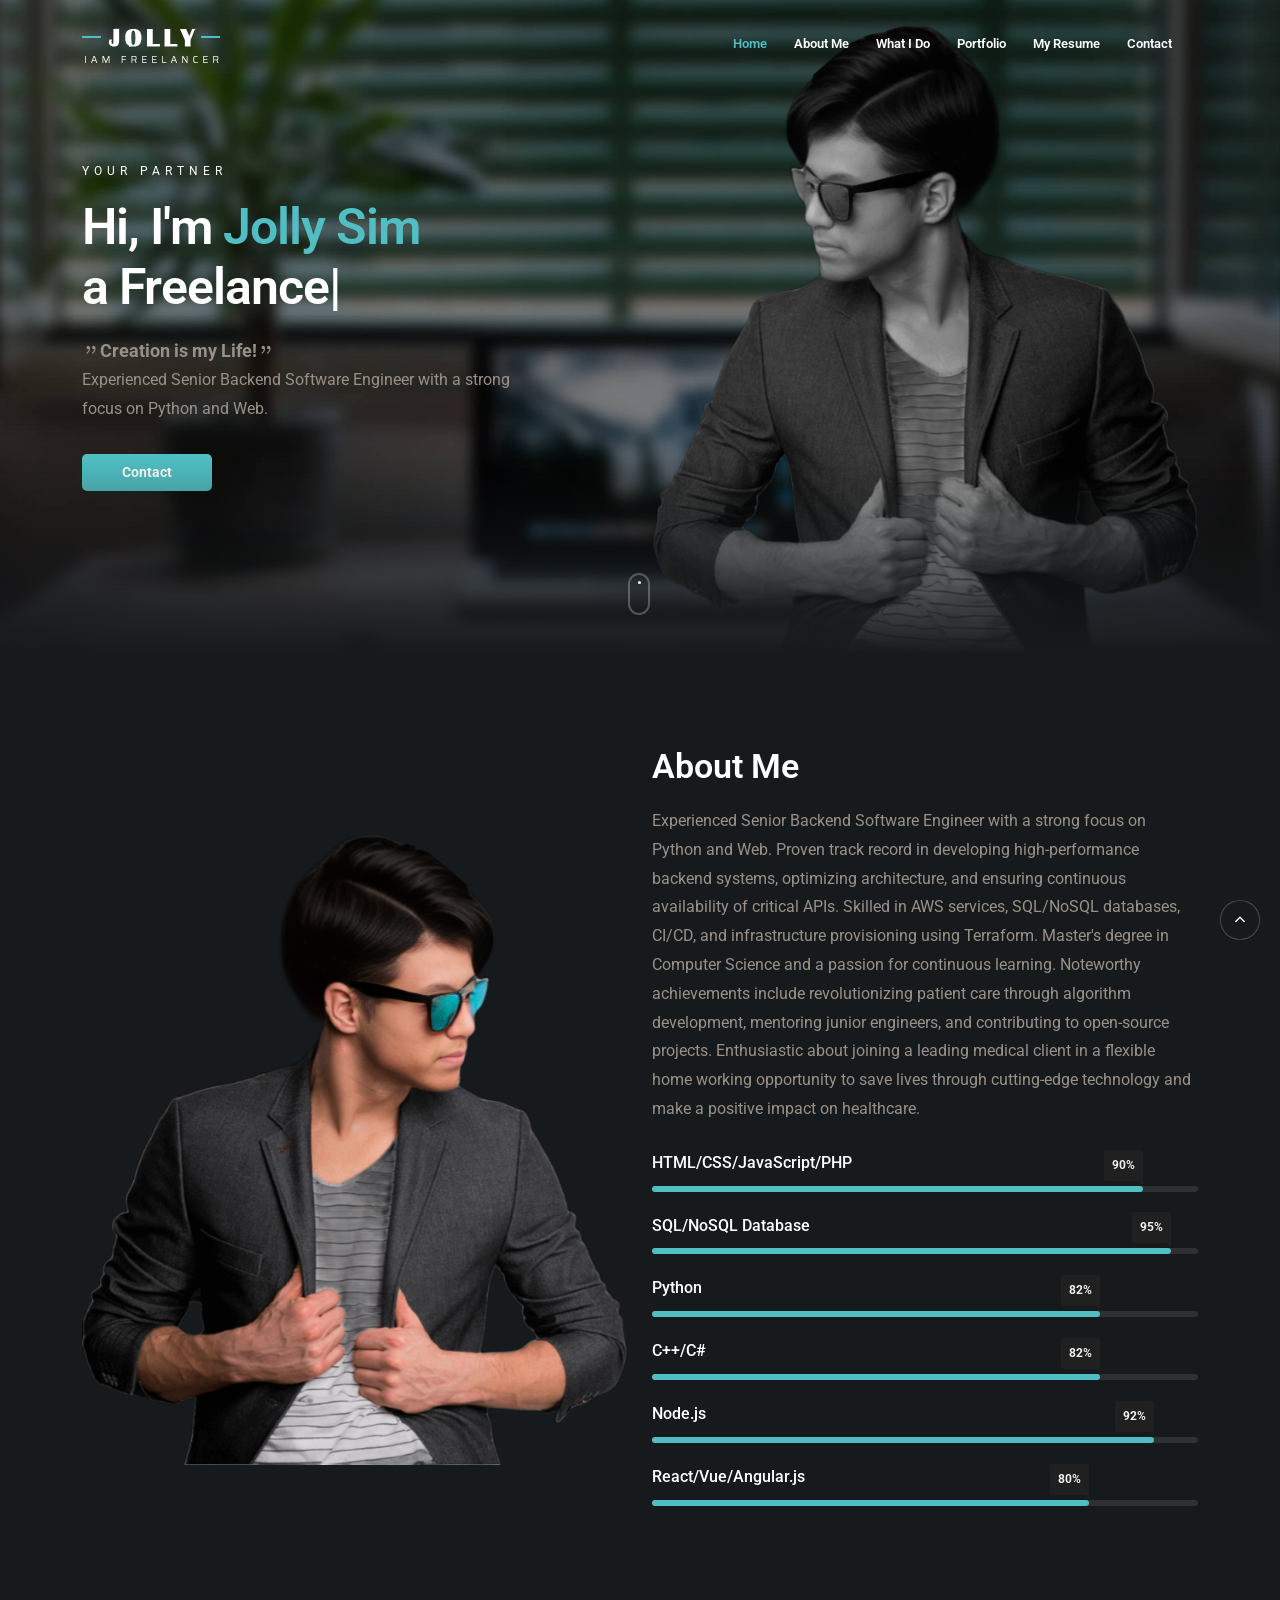
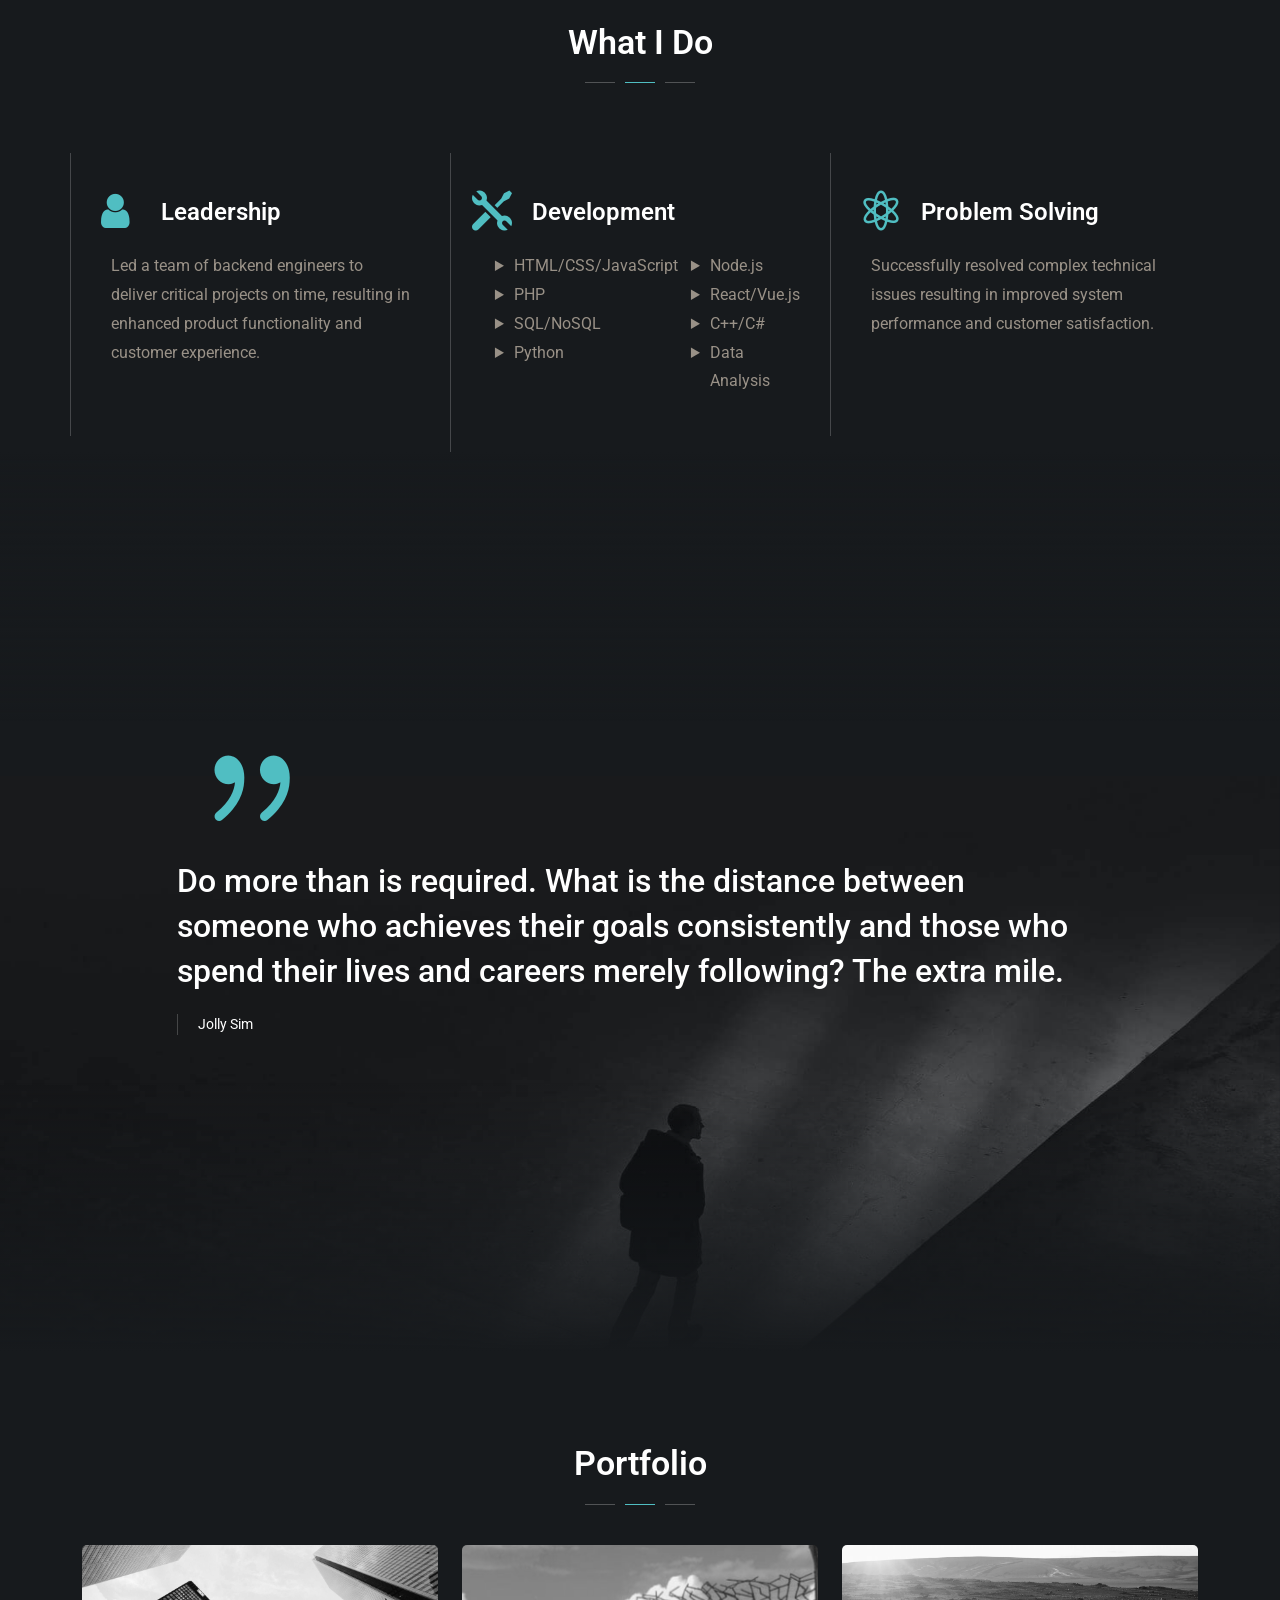
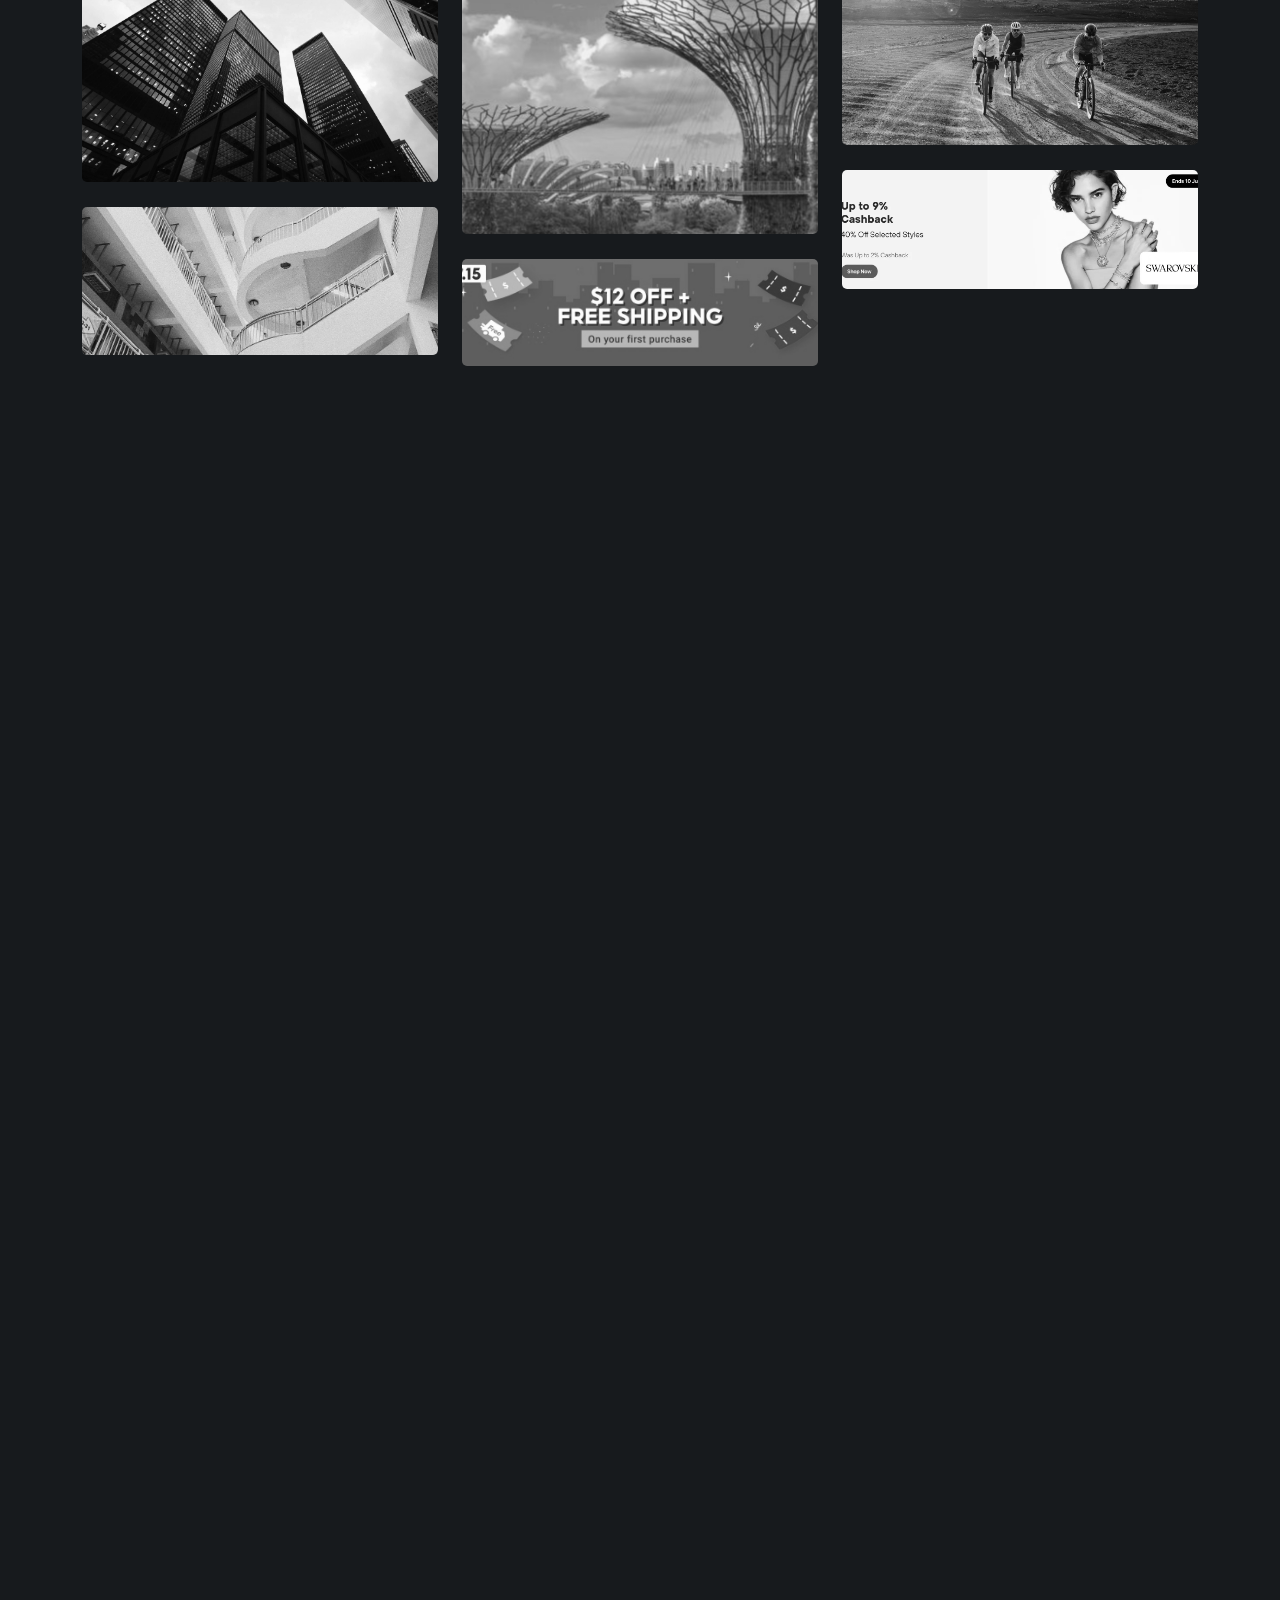
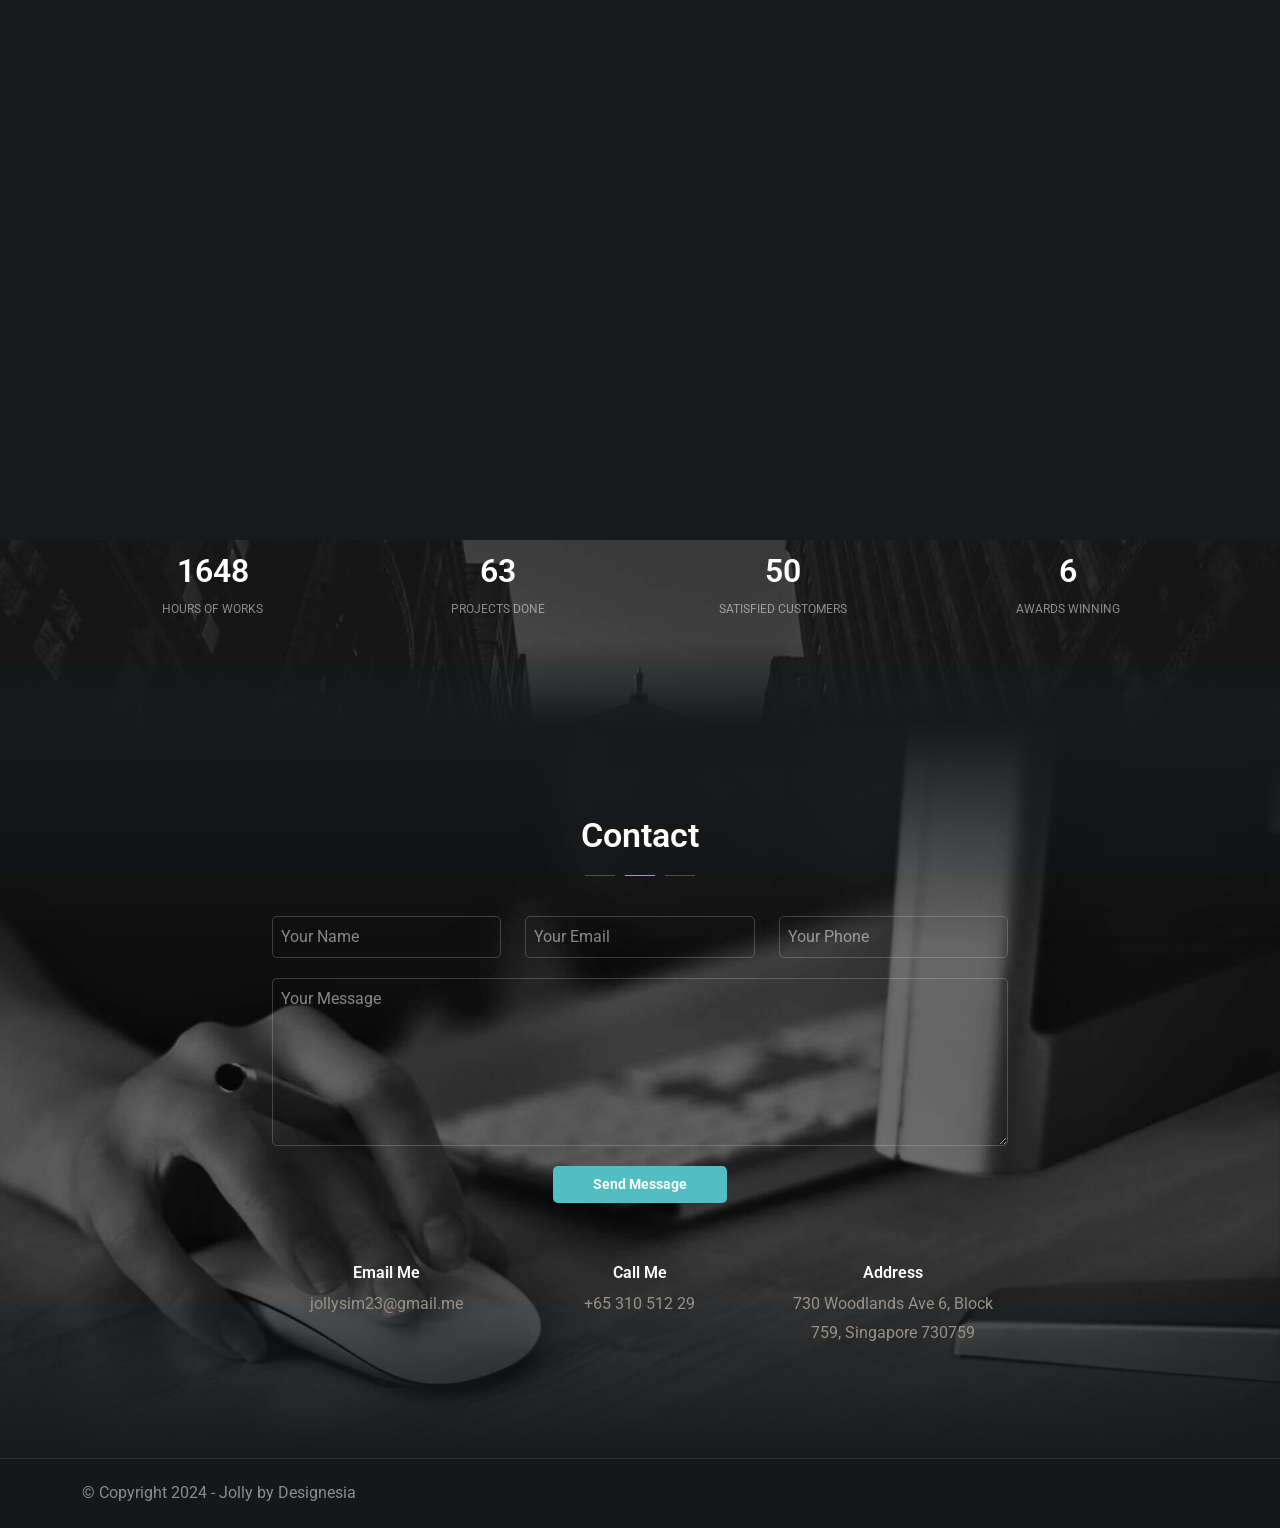
==== index.html @ a6f46d6f "Update" ====
<!DOCTYPE html>
<html lang="zxx">

<head>
    <title>Jolly - Personal Website</title>
    <link rel="icon" href="images/icon.png" type="image/gif" sizes="16x16">
    <meta content="text/html;charset=utf-8" http-equiv="Content-Type">
    <meta content="width=device-width, initial-scale=1.0" name="viewport" />
    <meta content="Jolly - Personal Website" name="description" />
    <meta content="" name="keywords" />
    <meta content="" name="author" />
    <!-- CSS Files
    ================================================== -->
    <link href="css/bootstrap.min.css" rel="stylesheet" type="text/css" id="bootstrap" />
    <link href="css/plugins.css" rel="stylesheet" type="text/css" />
    <link href="css/style.css" rel="stylesheet" type="text/css" />
    <link href="css/custom-style-2.css" rel="stylesheet" type="text/css" />
    <style>
        :root {
            --primary-color: #50BEC2;
            --primary-color-rgb: 80, 190, 194;
        }
    </style>
    <link href="css/coloring.css" rel="stylesheet" type="text/css" />
</head>

<body class="onepage dark-scheme">
    <div id="wrapper">
        <!-- header begin -->
        <header class="transparent">
            <div class="container">
                <div class="row">
                    <div class="col-md-12">
                        <div class="de-flex sm-pt10">
                            <div class="de-flex-col">
                                <div class="de-flex-col">
                                    <!-- logo begin -->
                                    <div id="logo">
                                        <a href="index.html">
                                            <img alt="" class="logo" src="images/logo-2.png" />
                                        </a>
                                    </div>
                                    <!-- logo close -->
                                </div>
                            </div>
                            <div class="de-flex-col header-col-right">
                                <ul id="mainmenu">
                                    <li><a class="active" href="#top">Home<span></span></a></li>
                                    <li><a href="#section-about">About Me<span></span></a></li>
                                    <li><a href="#section-services">What I Do<span></span></a></li>
                                    <li><a href="#section-portfolio">Portfolio<span></span></a></li>
                                    <li><a href="#section-resume">My Resume<span></span></a></li>
                                    <li><a href="#section-contact">Contact<span></span></a></li>
                                </ul>
                                <div class="menu_side_area">
                                    <span id="menu-btn"></span>
                                </div>
                            </div>
                        </div>
                    </div>
                </div>
            </div>
        </header>
        <!-- header close -->
        <!-- content begin -->
        <div class="no-bottom no-top" id="content">
            <div id="top"></div>

            <!-- page preloader begin -->
            <div id="preloader">
                <div class="preloader1"></div>
            </div>
            <!-- page preloader close -->
            

            <!-- load external content begin -->
            <div id="de_modal">
                <button class="button-close"></button>
                <div class="d-modal-loader"></div>
            </div>
             <!-- load external content close -->

            <section aria-label="section" class="jarallax no-top-md no-bottom">
                <img src="images/background/6.jpg" class="jarallax-img" alt="">
                <div class="container">
                        <div class="row align-items-center">
                            <div class="col-md-5">
                                <h5 class="s1 wow fadeInUp" data-wow-delay=".4s">Your Partner</h5>
                                <div class="spacer-10"></div>
                                <div class="h1 text-white wow fadeInUp" data-wow-delay=".6s">
                                    Hi, I'm <span class="id-color">Jolly Sim</span><br>a
                                    <div class="typed-strings">
                                        <p>Freelancer</p>
                                        <p>Backend Developer</p>
                                        <p>UI/UX Designer</p>
                                    </div>
                                    <div class="typed"></div>
                                </div>
                                <p class="wow fadeInUp" data-wow-delay=".6s">
                                    <b style="font-size: large;"><i class="d icon_quotations"></i>Creation is my Life!<i class="d icon_quotations"></i></b><br>
                                    Experienced Senior Backend Software Engineer with a strong focus on Python and Web.
                                </p>
                                <div class="spacer-10"></div>
                                <a class="btn-main wow fadeInUp" data-wow-delay=".6s" href="#section-contact">Contact</a>
                            </div>
                            <div class="col-md-6 offset-md-1 jarallax">
                                <img src="images/misc/1.png" class="img-fluid wow fadeInUp" data-wow-delay=".8s" alt="">
                            </div>
                        </div>
                    </div>
                <a href="#section-about" class="mouse-icon-click scroll-to wow fadeInUp" data-wow-delay=".8s">
                    <span class="mouse fadeScroll relative" data-scroll-speed="10">
                        <span class="scroll"></span>
                    </span>
                </a>
                <div class="de-gradient-edge-bottom"></div>
            </section>
            <section id="section-about" class="no-bottom">
                <div class="container relative">
                    <div class="row align-items-center">
                        <div class="col-md-6 wow fadeInUp">
                            <img src="images/misc/4.png" class="img-fluid" alt="">
                        </div>
                        <div class="col-md-6 wow fadeInUp" data-wow-delay=".2s">
                            <h2>About Me</h2>
                            <p>Experienced Senior Backend Software Engineer with a strong focus on
                                Python and Web. Proven track record in developing high-performance
                                backend systems, optimizing architecture, and ensuring continuous
                                availability of critical APIs. Skilled in AWS services, SQL/NoSQL
                                databases, CI/CD, and infrastructure provisioning using Terraform.
                                Master's degree in Computer Science and a passion for continuous
                                learning. Noteworthy achievements include revolutionizing patient care
                                through algorithm development, mentoring junior engineers, and
                                contributing to open-source projects. Enthusiastic about joining a
                                leading medical client in a flexible home working opportunity to save
                                lives through cutting-edge technology and make a positive impact on
                                healthcare.
                                </p>
                            <div class="d-skills-bar">
                              <div class="d-bar">
                                <div class="d-skill" data-value="90%">
                                    <div class="d-info">
                                      <span>HTML/CSS/JavaScript/PHP</span>
                                    </div>
                                    <div class="d-progress-line"><span class="d-fill-line"></span></div>
                                </div>

                                <div class="d-skill" data-value="95%">
                                    <div class="d-info">
                                      <span>SQL/NoSQL Database</span>
                                    </div>
                                    <div class="d-progress-line"><span class="d-fill-line"></span></div>
                                </div>

                                <div class="d-skill" data-value="82%">
                                    <div class="d-info">
                                      <span>Python</span>
                                    </div>
                                    <div class="d-progress-line"><span class="d-fill-line"></span></div>
                                </div>
                                <div class="d-skill" data-value="82%">
                                    <div class="d-info">
                                      <span>C++/C#</span>
                                    </div>
                                    <div class="d-progress-line"><span class="d-fill-line"></span></div>
                                </div>

                                <div class="d-skill" data-value="92%">
                                    <div class="d-info">
                                      <span>Node.js</span>
                                    </div>
                                    <div class="d-progress-line"><span class="d-fill-line"></span></div>
                                </div>

                                <div class="d-skill" data-value="80%">
                                    <div class="d-info">
                                      <span>React/Vue/Angular.js</span>
                                    </div>
                                    <div class="d-progress-line"><span class="d-fill-line"></span></div>
                                </div>

                                </div>
                            </div>
                        </div>  
                    </div>
                </div>
            </section>
            <section id="section-services" class="no-bottom">
                <div class="container relative">
                    <div class="row">
                        <div class="col-md-12 text-center wow fadeInUp">
                            <h2>What I Do</h2>
                            <div class="space-border"></div>
                        </div>
                        <div class="spacer-single"></div>
                        <div class="row g-0">
                            <div class="col-lg-4 wow fadeIn" data-wow-delay=".2s">
                                <div class="de_3d-box">
                                    <div class="d-inner">
                                        <i class="fa fa-user id-color"></i>
                                        <div class="text">
                                            <h3>Leadership</h3>
                                            Led a team of backend engineers to deliver critical projects on time, resulting in enhanced product functionality and customer experience. <br><br>
                                        </div>
                                    </div>
                                </div>
                            </div>
                            
                            <div class="col-lg-4 wow fadeIn" data-wow-delay=".4s">
                                <div class="de_3d-box">
                                    <div class="d-inner">
                                        <i class="icon_tools id-color"></i>
                                        <div class="text">
                                            <h3>Development</h3>
                                            <div style="display: flex;">
                                                <ul class="list-item" style="list-style-type: disclosure-closed;">
                                                    <li>HTML/CSS/JavaScript</li>
                                                    <li>PHP</li>
                                                    <li>SQL/NoSQL</li>
                                                    <li>Python</li>
                                                </ul>
                                                <ul class="list-item" style="list-style-type: disclosure-closed;">
                                                    <li>Node.js</li>
                                                    <li>React/Vue.js</li>
                                                    <li>C++/C#</li>
                                                    <li>Data Analysis</li>
                                                </ul>
                                            </div>
                                        </div>
                                    </div>
                                </div>
                            </div>
                            <div class="col-lg-4 wow fadeIn" data-wow-delay=".6s">
                                <div class="de_3d-box">
                                    <div class="d-inner">
                                        
                                        <i class="icon_genius id-color"></i>
                                        <div class="text">
                                            <h3>Problem Solving</h3>
                                            Successfully resolved complex technical issues resulting in improved system performance and customer satisfaction. <br><br><br>
                                        </div>
                                    </div>
                                </div>
                            </div>
                        </div>
                    </div>
                </div>
            </section>
            <section id="section-my-quote" aria-label="section" class="jarallax no-top no-bottom">
                <div class="de-gradient-edge-top"></div>
                <img src="images/background/2.jpg" class="jarallax-img" alt="">
                <div class="v-center">
                    <div class="container">
                        <div class="row align-items-center">
                            <div class="col-md-10 offset-md-1">
                                <blockquote class="q-big wow fadeIn" data-wow-duration="3s">
                                    <i class="d-big icon_quotations"></i>
                                    Do more than is required. What is the distance between someone who achieves their goals consistently and those who spend their lives and careers merely following? The extra mile.
                                    <span class="d-quote-by">Jolly Sim</span>
                                </blockquote>
                                <div class="spacer-double"></div>
                            </div>
                        </div>
                    </div>
                </div>
                <div class="de-gradient-edge-bottom"></div>
            </section>
            <section id="section-portfolio" class="no-bottom">
                <div class="container relative">
                    <div class="row">
                        <div class="col-md-12 text-center wow fadeInUp">
                            <h2>Portfolio</h2>
                            <div class="space-border"></div>
                        </div>
                    </div>
                    <div id="gallery" class="row sequence">
                        <div class="col-md-4 item">
                            <a class="de_modal wow" href="https://www.brownbook.net/">
                                <div class="card-image-1 mod-c" data-tilt>
                                    <div class="d-text">
                                        <h3>The Global Business Listing Database</h3>
                                        <h5 class="d-tag">https://www.brownbook.net/</h5>
                                    </div>
                                    <img src="images/gallery/1.jpg" class="img-fluid" alt="">
                                </div>
                            </a>
                        </div>
                        <div class="col-md-4 item">
                            <a class="de_modal wow" href="https://chatsansar.com/singapore-chat-room/">
                                <div class="card-image-1 mod-c" data-tilt>
                                    <div class="d-text">
                                        <h3>ChatSansar</h3>
                                        <h5 class="d-tag">https://chatsansar.com/singapore-chat-room/</h5>
                                    </div>
                                    <img src="images/gallery/2.jpg" class="img-fluid" alt="">
                                </div>
                            </a>
                        </div>
                        <div class="col-md-4 item">
                            <a class="de_modal wow" href="https://www.specialized.com/sg/en">
                                <div class="card-image-1 mod-c" data-tilt>
                                    <div class="d-text">
                                        <h3>Official Online Store</h3>
                                        <h5 class="d-tag">https://www.specialized.com/sg/en</h5>
                                    </div>
                                    <img src="images/gallery/3.jpg" class="img-fluid" alt="">
                                </div>
                            </a>
                        </div>
                        <div class="col-md-4 item">
                            <a class="de_modal wow" href="https://www.shopback.sg/">
                                <div class="card-image-1 mod-c" data-tilt>
                                    <div class="d-text">
                                        <h3>ShopBack</h3>
                                        <h5 class="d-tag">https://www.shopback.sg/</h5>
                                    </div>
                                    <img src="images/gallery/4.jpg" class="img-fluid" alt="">
                                </div>
                            </a>
                        </div>
                        <div class="col-md-4 item">
                            <a class="de_modal wow" href="https://www.brasbasahcomplex.com/">
                                <div class="card-image-1 mod-c" data-tilt>
                                    <div class="d-text">
                                        <h3>BRAS BASAH COMPLEX</h3>
                                        <h5 class="d-tag">https://www.brasbasahcomplex.com/</h5>
                                    </div>
                                    <img src="images/gallery/5.jpg" class="img-fluid" alt="">
                                </div>
                            </a>
                        </div>
                        <div class="col-md-4 item">
                            <a class="de_modal wow" href="https://shopee.sg/">
                                <div class="card-image-1 mod-c" data-tilt>
                                    <div class="d-text">
                                        <h3>shopee</h3>
                                        <h5 class="d-tag">https://shopee.sg/</h5>
                                    </div>
                                    <img src="images/gallery/6.jpg" class="img-fluid" alt="">
                                </div>
                            </a>
                        </div>
                    </div>
                </div>
            </section>
            <section id="section-resume">
                <div class="container relative">
                    <div class="row">
                        <div class="col-md-12 text-center wow fadeInUp">
                            <h2>My Resume</h2>
                            <div class="space-border"></div>
                        </div>
                    </div>
                    <div class="row gh-5">
                        <div class="col-lg-6 wow fadeInUp">
                            <div class="p-4">
                                <h3 class="s_border">Experiences</h3>
                                <ul class="d_timeline">
                                    <li class="d_timeline-item">
                                        <h3 class="d_timeline-title">2020 - 2023</h3>
                                        <p class="d_timeline-text"><span class="d_title">Senior Software Developer</span><span class="d_company">ST Engineering</span>
                                            1. Participated in 3 continuing education training courses to learn
                                            modern practices and to learn new coding languages <br>
                                            2. Managed the development and maintenance of 17 client-side and
                                            server-side applications <br>
                                            3. Worked collaboratively with 2 development teams to identify issues
                                            with program pipelines and project scope <br>
                                            4. Developed and implemented new computational algorithms and
                                            software tools, decreasing project completion time by ~36%
                                            </p>
                                    </li>
                                    <li class="d_timeline-item">
                                        <h3 class="d_timeline-title">2017 - 2020</h3>
                                        <p class="d_timeline-text"><span class="d_title">Senior Web Developer</span><span class="d_company">Asteria Aerospace Pvt.Ltd</span>
                                            1. Compiled and analyzed 300+ datasets, processes, and codebases
                                            and troubleshot problems to identify improvements <br>
                                            2. Collaborated with 6 front-end developers and 10+ other team
                                            members to establish objectives <br>
                                            3. Designed ~7 functional and cohesive web applications to enhance
                                            the experience of end users <br>
                                            4. Developed ideas for 3 new programs, products, and features by
                                            monitoring industry developments and trends
                                            </p>
                                    </li>
                                    <li class="d_timeline-item">
                                        <h3 class="d_timeline-title">2015 - 2017</h3>
                                        <p class="d_timeline-text"><span class="d_title">Junior Web Developer</span><span class="d_company">TechSolutions Ltd</span>
                                            1. Created, coded, and improved 20+ servers, server-side applications, and databases <br>
                                            2. Implemented user surveys, increasing user satisfaction by 34% <br>
                                            3. Improved 6 back-end applications through testing and
                                            troubleshooting, increasing processing effectiveness by 18% <br>
                                            4. Analyzed current code and industry developments to formulate
                                            improvements, increasing efficiency by 21% <br>
                                            </p>
                                    </li>
                                </ul>
                            </div>
                        </div>
                        <div class="col-lg-6 wow fadeInUp">
                            <div class="p-4">
                                <h3 class="s_border">Education</h3>
                                <ul class="d_timeline">
                                    <li class="d_timeline-item">
                                        <h3 class="d_timeline-title">2011 - 2015</h3>
                                        <p class="d_timeline-text"><span class="d_title">Bachelor of Engineering</span><span class="d_company">Nanyang Technological University Singapore</span>At Nanyang Technological University Singapore, I earned my Bachelor of Engineering in Computer Science, diving deep into the world of web backend technology. My university years were a mix of challenging coursework and hands-on projects that prepared me for the real-world tech industry..</p>
                                    </li>
                                    <li class="d_timeline-item">
                                        <h3 class="d_timeline-title">2009 - 2011</h3>
                                        <p class="d_timeline-text"><span class="d_title">Master's degree in Computer Science</span><span class="d_company">Singapore University of Technology and Design - SUTD</span>At the Singapore University of Technology and Design, I earned my Master's degree in Computer Science with a focus on web backend technology. My university experience was enriched by advanced coursework and hands-on projects, which honed my skills and prepared me for a successful career in the tech industry.</p>
                                    </li>
                                    
                                </ul>
                            </div>
                        </div>
                    </div>
                </div>
            </section>
            <section id="section-fun-facts" aria-label="section" class="jarallax">
                <div class="de-gradient-edge-top"></div>
                <img src="images/background/3.jpg" class="jarallax-img" alt="">
                <div class="container">
                        <div class="row">
                            <div class="col-md-3 wow fadeIn" data-wow-delay="0">
                                <div class="de_count text-center">
                                    <h3 class="timer" data-to="8240" data-speed="2500">0</h3>
                                    <span>Hours of Works</span>
                                </div>
                            </div>

                            <div class="col-md-3 wow fadeIn" data-wow-delay=".25s">
                                <div class="de_count text-center">
                                    <h3 class="timer" data-to="315" data-speed="2500">0</h3>
                                    <span>Projects Done</span>
                                </div>
                            </div>

                            <div class="col-md-3 wow fadeIn" data-wow-delay=".5s">
                                <div class="de_count text-center">
                                    <h3 class="timer" data-to="250" data-speed="2500">0</h3>
                                    <span>Satisfied Customers</span>
                                </div>
                            </div>

                            <div class="col-md-3 wow fadeIn" data-wow-delay=".75s">
                                <div class="de_count text-center">
                                    <h3 class="timer" data-to="32" data-speed="2500">0</h3>
                                    <span>Awards Winning</span>
                                </div>
                            </div>
                        </div>
                    </div>
                <div class="de-gradient-edge-bottom"></div>
            </section>
            
            <section id="section-contact" class="jarallax">
                <div class="de-gradient-edge-top"></div>
                <img src="images/background/5.jpg" class="jarallax-img" alt="">
                <div class="container z-index-1000">
                    <div class="row">
                        <div class="col-md-12 text-center wow fadeInUp">
                            <h2>Contact</h2>
                            <div class="space-border"></div>
                        </div>
                        <div class="col-lg-8 offset-lg-2 wow fadeInUp">
                            <div class="contact_form_wrapper">
                                <form name="contactForm" id="contact_form" class="form-border" method="post" action="#">
                                    <div class="row">
                                        <div class="col-md-4">
                                            <div class="field-set">
                                                <input type="text" name="Name" id="name" class="form-control" placeholder="Your Name" required>
                                            </div>
                                        </div>
                                        <div class="col-md-4">
                                            <div class="field-set">
                                                <input type="text" name="Email" id="email" class="form-control" placeholder="Your Email" required>
                                            </div>
                                        </div>
                                        <div class="col-md-4">
                                            <div class="field-set">
                                                <input type="text" name="phone" id="phone" class="form-control" placeholder="Your Phone" required>
                                            </div>
                                        </div>
                                    </div>
                                    <div class="text-center">
                                        <div class="field-set">
                                            <textarea name="message" id="message" class="form-control" placeholder="Your Message" required></textarea>
                                        </div>
                                        <div id='submit' class="mt10">
                                            <input type='submit' id='send_message' value='Send Message' class="btn-main">
                                        </div>

                                        <div id="success_message" class='success'>
                                            Your message has been sent successfully. Refresh this page if you want to send more messages.
                                        </div>
                                        <div id="error_message" class='error'>
                                            Sorry there was an error sending your form.
                                        </div>

                                    </div>
                                </form>
                            </div>
                            <div class="spacer-double"></div>
                            <div class="row text-center wow fadeInUp">
                                <div class="col-md-4">
                                    <div class="wm-1"></div>
                                    <h6>Email Me</h6>
                                    <p>jollysim23@gmail.me</p>
                                </div>
                                <div class="col-md-4">
                                    <div class="wm-1"></div>
                                    <h6>Call Me</h6>
                                    <p>+65 310 512 29</p>
                                </div>
                                <div class="col-md-4">
                                    <div class="wm-1"></div>
                                    <h6>Address</h6>
                                    <p>730 Woodlands Ave 6, Block 759, Singapore 730759</p>
                                </div>
                            </div>
                        </div>
                    </div>
                </div>
                <div class="de-gradient-edge-bottom"></div>
            </section>
        </div>
        <!-- content close -->
        <a href="#" id="back-to-top"></a>
        <!-- footer begin -->
        <footer>
            <div class="container">
                <div class="row">
                    <div class="col-md-6">
                        <a href="index.html">
                            <span class="copy">&copy; Copyright 2024 - Jolly by Designesia</span>
                        </a>
                    </div>
                    
                </div>
            </div>
        </footer>
        <!-- footer close -->
    </div>
    <!-- Javascript Files
    ================================================== -->
    <script src="js/plugins.js"></script>
    <script src="js/designesia.js"></script>
    <script src='https://www.google.com/recaptcha/api.js' async defer></script>
    <script src="form.js"></script>
    <script>
    jQuery(function($) {
        $('.g-recaptcha').attr('data-theme', 'dark');
    });
    </script>
    <script>
    jQuery(document).ready(function() {
        $(function() {
            // jquery typed plugin
            $(".typed").typed({
                stringsElement: $('.typed-strings'),
                typeSpeed: 100,
                backDelay: 500,
                loop: true,
                contentType: 'html', // or text
                // defaults to false for infinite loop
                loopCount: false,
                callback: function() { null; },
                resetCallback: function() { newTyped(); }
            });
        });
    });
    </script>
</body>

</html>
---- css/style.css ----
/* Kyros
/* created by designesia


==================================================
Table of Content
================================================== 
* body
* header
    * subheader
* navigation
* content
* section
* footer
* sidebar
* blog
* contact
* coming soon page
* elements
    * address
    * border
    * breadcrumb
    * button
    * columns
    * counter
    * divider
    * dropcap
    * form
    * heading
    * icon font
    * list
    * map
    * package
    * page heading
    * pagination
    * pricing
    * progress bar
    * social icons
    * spacer
    * tabs
    * team
    * testimonial
* media query */

@charset "utf-8";

/* import main fonts */
@import url('https://fonts.googleapis.com/css2?family=Saira:ital,wght@0,300;0,400;0,500;0,600;0,700;0,800;0,900;1,300;1,400;1,500;1,600;1,700;1,800;1,900&display=swap');
@import url('https://fonts.googleapis.com/css2?family=Roboto:ital,wght@0,300;0,400;0,500;0,600;0,700;0,800;0,900;1,300;1,400;1,500;1,600;1,700;1,800;1,900&display=swap');


/* import fonts icon */
@import url("../fonts/font-awesome/css/font-awesome.css");
@import url("../fonts/elegant_font/HTML_CSS/style.css");
@import url("../fonts/et-line-font/style.css");


/* init */
* {
    --body-font: "Nunito", Helvetica, Arial, sans-serif;
    --title-font: "Saira", Helvetica, Arial, sans-serif;
}

/* ================================================== */
/* body */
/* ================================================== */

html {
    overflow-x: hidden;
    padding: 0;
    margin: 0;
    background: #fff;
}

body {
    font-family: var(--body-font);
    font-size: 16px;
    font-weight: 400;
    color: #909090;
    line-height: 30px;
    padding: 0;
    line-height: 1.8em;
    word-spacing: 0px;
}

html.no-scroll,
body.no-scroll {
    overflow: hidden;
}

html.no-scroll::-webkit-scrollbar,
body.no-scroll::-webkit-scrollbar {
    display: none;
}

.dark-scheme {
    color: #aaaaaa;
}

body.dark-scheme {
    background: #171A1D;
}

body.boxed {
    margin: 30px;
    overflow: hidden;
    border: solid 1px #eee;
}

body .owl-stage .owl-item {
    margin-bottom: 15px;

}

#wrapper {
    overflow: hidden;
}

.de-navbar-left #wrapper {
    overflow: visible;
}

a,
a:hover {
    text-decoration: none;
}

a.a-underline {
    display: inline-block;
    position: relative;
    overflow: hidden;
}

a.a-underline span {
    display: block;
    position: relative;
    left: 0;
    bottom: 0;
    border-bottom: solid 1px #333;
    width: 0;
}

a.a-underline:hover span {
    width: 100%;
}

/* ================================================== */


/*  header  */


/* ================================================== */

header {
    width: 100%;
    position: absolute;
    left: 0;
    z-index: 1001;
    background: #171A1D;
    margin: 0;
}

header.header-v2{
    min-height: 80px;
}

header.header-v2 #logo{
    margin: 25px 0;
}

header.header-s1 {
    top: 0;
}

header .info {
    display: none;
    color: #fff;
    padding: 10px 0 10px 0;
    width: 100%;
    z-index: 100;
    background: #242424;
}

header .info .col {
    display: inline-block;
    font-size: 12px;
}

header .info .col {
    padding-right: 30px;
}

header .info .col:last-child {
    padding-right: 0px;
}

header .info i {
    font-size: 14px;
    margin-right: 15px;
}

header .info .social.col {
    border: none;
}

header .info .social i {
    color: #fff;
    font-size: 14px;
    display: inline-block;
    float: none;
    padding: 0 10px 0 10px;
    margin: 0;
}

header .info strong {
    font-size: 12px;
}

header.header-bg {
    background: rgba(0, 0, 0, 0.5);
}

header.transparent {
    background: none;
}

header.semi-transparent {
    background: rgba(255, 255, 255, .15);
}

body:not(.side-layout) header:not(.smaller):not(.header-mobile).header-light.transparent {
    background: rgba(255, 255, 255, 0.0);
}

header.autoshow {
    top: -120px;
    height: 70px !important;
}

header.autoshow.scrollOn,
header.autoshow.scrollOff {
    -o-transition: .5s;
    -ms-transition: .5s;
    -moz-transition: .5s;
    -webkit-transition: .5s;
    transition: .5s;
    outline: none;
}

header.autoshow.scrollOn {
    top: 0;
}

header.autoshow.scrollOff {
    top: -120px;
}

header div#logo {
    -webkit-transition: all 0.3s;
    -moz-transition: all 0.3s;
    -ms-transition: all 0.3s;
    -o-transition: all 0.3s;
    transition: all 0.3s;
}

header div#logo.logo-text{
    font-family: var(--title-font);
    font-size: 28px;
    font-weight: bold;
}

header .logo-2 {
    display: none;
}

header .logo-scroll {
    display: none;
}

header .logo,
header .logo-2 {
    font-family: var(--body-font);
    color: #fff;
    font-size: 40px;
    font-weight: 300;
}

header .logo-2 {
    color: #333;
}

header.header-full nav {
    float: left;
}

header nav a {
    -webkit-transition: all 0.3s;
    -moz-transition: all 0.3s;
    -ms-transition: all 0.3s;
    -o-transition: all 0.3s;
    transition: all 0.3s;
}

header nav a:hover {
    color: #555;
}

header.smaller #mainmenu ul ul {
    top: 0px;
}

header.smaller {
    background: #171A1D;
    top: 0px;
    padding: 0;
    position: fixed;
    border: 0;
}

header.header-v2.smaller{
    background: none;
}

header.smaller .btn-rsvp {
    height: 100px;
    padding-top: 55px;
}

.boxed header.smaller {
    margin-top: 0px;
}

header.smaller.scroll-light {
    background: #ffffff;
}

header.smaller.scroll-dark {
    background: var(--primary-color);
}

header.header-light .de__h-widget,
header.smaller.scroll-light .de__h-widget {
    color: #202020;
}

header:not(.header-light).smaller.scroll-light div#logo .logo {
    display: none;
}

header.smaller.scroll-light div#logo .logo-2 {
    display: inline-block;
}

header.smaller.scroll-light div#logo .logo-scroll {
    display: inline-block;
}

header.smaller.header-light div#logo .logo {
    display: none;
}

header.smaller.scroll-light .social-icons i {
    color: #333;
}

header.smaller.scroll-light #mainmenu li li a:hover {
    color: #ffffff;
}

.wide header {
    padding-left: 30px;
    padding-right: 30px;
}

.logo-smaller div#logo {
    width: 150px;
    height: 30px;
    line-height: 65px;
    font-size: 30px;
}

.logo-smaller div#logo img {
    font-size: 30px;
}

.logo-smaller div#logo .logo-1 {
    display: none;
}

.logo-smaller div#logo .logo-2 {
    display: inline-block;
}

.logo-small {
    margin-bottom: 20px;
}

header.de_header_2 {
    height: 125px;
}

header.de_header_2.smaller {
    height: 70px;
}

header.de_header_2.smaller .info {
    position: absolute;
    opacity: 0;
    z-index: -1;
}

header.header-full {
    padding-left: 40px;
    padding-right: 40px;
}

header .header-row {
    text-align: center;
}

header .header-col {
    position: relative;
    height: 100%;
}

/* left col header */
header .header-col.left {
    float: left;
    padding: 0 30px 0 0;
    /* border-right:solid 1px rgba(255,255,255,.2); */
}

/* middle col header */
header .header-col.mid {
    float: right;
}

header .header-col.mid .social-icons {
    float: right;
    /* border-left:solid 1px rgba(255,255,255,.2); */
    padding: 0 30px 0 30px;
}


.header-col-right {
    text-align: right;
}

.header-fullwidth {
    padding-left: 30px !important;
    padding-right: 30px !important;
}


.de-navbar-left {
    background: #151618;
}

.de-navbar-left #logo {
    padding: 40px;
    text-align: center;
    width: 100%;
}

.de-navbar-left header {
    position: relative;
    display: block;
    width: 100%;
    height: 100%;
    left: 0;
    background: none;
    padding: 30px;
    padding-right: 20px;
}

.de-navbar-left header #mainmenu {
    float: none;
    margin: 0;
    padding: 0;
}

.de-navbar-left header #mainmenu>li {
    display: block;
    margin: 0;
    float: none;
    text-align: center;
    font-family: var(--body-font);
    letter-spacing: 5px;
    font-size: 14px;
    padding: 0;
    padding-top: 10px;
    padding-bottom: 10px;
    border-bottom: solid 1px rgba(255, 255, 255, .1);
}

.de_light.de-navbar-left header #mainmenu>li {
    border-bottom: solid 1px rgba(0, 0, 0, .05);
}

.de-navbar-left header #mainmenu>li>a {
    padding: 0;
    opacity: .5;
}

.de_light.de-navbar-left header #mainmenu>li>a {
    color: #222;
}

.de-navbar-left header #mainmenu>li a:hover {
    opacity: 1;
}

.de-navbar-left header #mainmenu>li>a:after {
    content: none;
}

.de-navbar-left header nav {
    float: none;
}

/* subheader */

#subheader {
    text-align: center;
    overflow: hidden;
    padding: 100px 0 100px 0;
}

#subheader h1 {
    margin-top: 50px;
    margin-bottom: 0px;
}

#subheader.dark {
    background-color: #1A1C26;
}

#subheader.dark h1 {
    color: #fff;
}

.de-navbar-left #subheader {
    padding-bottom: 120px;
}

#subheader .crumb {
    font-size: 14px;
    letter-spacing: 3px;
}

#subheader.text-light .crumb {
    color: #fff;
}

#subheader .small-border-deco {
    display: block;
    margin: 0 auto;
    margin-top: 20px;
    width: 100%;
    height: 1px;
    background: rgba(255, 255, 255, .1);
}

#subheader .small-border-deco span {
    display: block;
    margin: 0 auto;
    height: 2px;
    width: 100px;
}

#subheader.dark h2,
#subheader.dark h4 {
    color: #fff;
}

#subheader.dark h2 {
    font-size: 48px;
}

#subheader.s2 {
    background: rgba(var(--primary-color-rgb), .1);
    text-align: left;
    padding: 120px 0 60px;
    border: solid 1px #eee;
    border-left: none;
    border-right: none;
}

#subheader.s2 h1,
#subheader.s2 .crumb {
    margin: 0;
    padding: 0;
}

#subheader.s2 .crumb {
    float: right;
    margin-top: 15px;
}

.de-navbar-left.de_light #subheader h1 {
    color: #222;
}

#profile_banner {
    min-height: 360px;
}

/* ================================================== */


/* navigation */


/* ================================================== */

#mainmenu {
    font-family: var(--title-font);
    font-weight: 400;
    font-size: 13px;
    margin: 0 auto;
    float: none;
}

#mainmenu ul {
    margin: 0px 0px;
    padding: 0px;
    height: 30px;
    border-radius: 5px;
    -moz-border-radius: 5px;
    -webkit-border-radius: 5px;
    overflow: hidden;
    background: #ffffff;
}

#mainmenu ul:not(.mega) {
    -webkit-box-shadow: 2px 2px 30px 0px rgba(20, 20, 20, 0.1);
    -moz-box-shadow: 2px 2px 30px 0px rgba(20, 20, 20, 0.1);
    box-shadow: 2px 2px 30px 0px rgba(20, 20, 20, 0.1);
}

.dark-scheme #mainmenu ul {
    background: #21273e;
}

#mainmenu li {
    margin: 0px 0px;
    padding: 0px 0px;
    display: inline;
    list-style: none;
    position: relative;
}

#mainmenu li.has-child:after {
    font-family: FontAwesome;
    content: "\f078";
    color: rgba(255, 255, 255, .5);
    padding-left: 5px;
    font-size: 8px;
    position: relative;
    top: -2px;
}

#mainmenu .mega li.has-child:after {
    display: none;
}

.rtl #mainmenu li.has-child:after {
    left: 12px;
}

.header-light #mainmenu li.has-child:after {
    color: rgba(0, 0, 0, .5);
}

#mainmenu li>a {
    padding-right: 6px;
    font-weight: 600;
}

#mainmenu li.has-child>a {
    padding-right: 0px;
}

#mainmenu a {
    position: relative;
    display: inline-block;
    padding: 30px 18px;
    text-decoration: none;
    color: #fff;
    text-align: center;
    outline: none;
}

#mainmenu a span {
    position: relative;
    width: 0%;
    color: #ffffff;
    display: block;
    font-size: 10px;
    text-transform: uppercase;
    line-height: 14px;
    border-bottom: solid 2px #ffffff;
}

#mainmenu li li a span {
    float: right;
    margin-top: 5px;
}

#mainmenu ul li a strong {
    font-weight: bold;
    text-transform: uppercase;
    line-height: 1em;
    font-size: 10px;
    margin-right: 5px;
    padding: 3px 4px;
    padding-bottom: 2px;
    border: solid 1px #ffffff;
    display: inline-block;
    color: #ffffff;
    border-radius: 3px;
    -moz-border-radius: 3px;
    -webkit-border-radius: 3px;
}

.header-light {
    border-bottom: solid 1px rgba(255, 255, 255, 0);
}

.header-light #mainmenu>li>a {
    color: #222;
}

#mainmenu li li {
    font-family: var(--body-font);
    font-size: 14px;
}

#mainmenu li li:last-child {
    border-bottom: none;
}

#mainmenu li li a {
    padding: 5px 15px;
    border-top: none;
    color: #606060;
    width: 100%;
    border-left: none;
    text-align: left;
    font-weight: normal;
    border-bottom: solid 1px rgba(255, 255, 255, .1);
}

#mainmenu li:last-child>a {
    border-bottom: none;
}

.dark-scheme #mainmenu li li a {
    color: #ffffff;
}

.rtl #mainmenu li li a {
    text-align: right;
}

#mainmenu li li a:hover {
    color: #111;
}

#mainmenu li li a:after {
    content: none;
}

#mainmenu li li li a {
    padding: 2px 15px 2px 15px;
    background: #171A21;
}

#mainmenu li li a:hover,
#mainmenu ul li:hover>a {
    color: #fff;
    background: #1a8b49;
}

#mainmenu li ul {
    width: 180px;
    height: auto;
    position: absolute;
    left: 0px;
    z-index: 10;
    visibility: hidden;
    opacity: 0;
}

#mainmenu li li {
    font-size: 14px;
    display: block;
    float: none;
    text-transform: none;
}

#mainmenu li:hover>ul {
    visibility: visible;
    opacity: 1;
    margin-top: 0px;
}

#mainmenu li ul ul {
    left: 100%;
    top: 0px;
}

#mainmenu li ul ul li a {
    background: #ffffff;
}

#mainmenu li:hover>ul {
    color: #1a8b49;
}

#mainmenu select {
    padding: 10px;
    height: 36px;
    font-size: 14px;
    border: none;
    background: #ff4200;
    color: #eceff3;
}

#mainmenu select option {
    padding: 10px;
}

#mainmenu .btn-type {
    padding: 0;
    margin: 0;
}

#mainmenu .btn-type a {
    background: #eee;
    padding: 0;
    margin: 0;
}

#mainmenu>li ul.mega {
    position: fixed;
    left: 0;
    height: 0%;
    width: 100%;
    visibility: hidden;
    opacity: 0;
    overflow: hidden;
    padding: 10px 0;
    background: none;
    top: 75px;
}

#mainmenu ul.mega ul {
    -webkit-box-shadow: none;
    -moz-box-shadow: none;
    box-shadow: none;
    border-radius: 0px;
    -moz-border-radius: 0px;
    -webkit-border-radius: 0px;
}

#mainmenu ul.mega li.menu-title {
    font-weight: bold;
    font-size: 15px;
    color: #202020;
    margin-left: 15px;
    margin-bottom: 5px;
}

#mainmenu li:hover ul.mega {
    visibility: visible;
    opacity: 1;
}

#mainmenu li ul.mega>li,
#mainmenu li ul.mega>li a {
    width: 100%;
}

#mainmenu li ul.mega ul {
    padding-bottom: 20px;
}

#mainmenu li ul.mega li.title {
    padding: 0px 10px 15px 10px;
    text-align: left;
    color: #fff;
    font-weight: bold;
}

#mainmenu li ul.mega>li ul {
    position: static;
    visibility: visible;
    opacity: 1;
    left: 0;
    float: none;
    width: 100%;
}

#mainmenu ul.mega>li ul li {
    margin: 0;
    padding: 0;
}

#mainmenu li ul.mega .menu-content {
    margin-top: 0px;
    background: #ffffff;
    padding: 20px 15px;
    padding-bottom: 0;
    -webkit-box-shadow: 2px 2px 10px 0px rgba(20, 20, 20, 0.1);
    -moz-box-shadow: 2px 2px 10px 0px rgba(20, 20, 20, 0.1);
    box-shadow: 2px 2px 10px 0px rgba(20, 20, 20, 0.1);
    border-radius: 5px;
    -moz-border-radius: 5px;
    -webkit-border-radius: 5px;
    border: solid 1px #eeeeee;
}

#de-menu-container{
    display: table;
    background: #ffffff;
    position: fixed;
    top: 0;
    width: 100%;
    height: 100%;
    z-index: 1000;
    opacity: 0;
    transform: scale(0);
}

.dark-scheme #de-menu-container{
    background: #191A1C;
}

#de-menu-container.menu-open{
    opacity: 1;
    transform: scale(1);
}

#mainmenu-v2{
    display: block;
    font-family: var(--title-font);
    padding: 0;
    margin: 0;
    width: 100%;
}

#mainmenu-v2 li{
    list-style: none;
    padding: 0;
    margin: 10px 0;
    text-align: center;
    font-size: 20px;
}

#mainmenu-v2 li a{
    color: #202020;
}

.dark-scheme #mainmenu-v2 li a{
    color: #ffffff;
}

.mainmenu-v2-wrap{
    display: table-cell;
    vertical-align: middle;
}

#de-menu-container .d-logo{
    display: block;
    width: 100%;
    text-align: center;
    margin-bottom: 60px;
}

#de-menu-container .d-social{
    text-align: center;
    margin-top: 60px;
}

#de-menu-container .d-social i{
    text-shadow: none;
    color: #ffffff;
    padding: 12px 10px 8px 10px;
    width: 34px;
    height: 34px;
    text-align: center;
    font-size: 16px;
    border-radius: 30px;
    -moz-border-radius: 30px;
    -webkit-border-radius: 30px;
    margin: 0 3px 0 3px;
}


header.header-mobile #mainmenu>li ul.mega {
    visibility: visible;
    opacity: 1;
}

header:not(.header-mobile) #mainmenu>li:hover ul.mega {
    height: auto;
}

/* menu toggle for mobile */

#menu-btn {
    display: none;
    float: right;
    width: 32px;
    height: 32px;
    padding: 4px;
    text-align: center;
    cursor: poInter;
    color: #fff;
    margin-left: 20px;
    padding-top: 2px;
}

.rtl #menu-btn {
    margin-left: 0;
    margin-right: 20px;
}

#menu-btn:before {
    font-family: FontAwesome;
    content: "\f0c9";
    font-size: 20px;
}

#menu-btn:hover {
    background: #fff;
}

#menu-btn:hover:before {
    color: #222;
}

.rtl #menu-btn {
    float: left;
}

/* menu reveal */

#de-menu-reveal {
    float: right;
    width: 36px;
    height: 36px;
    padding: 6px;
    text-align: center;
    cursor: pointer;
    position: relative;
}

#de-menu-reveal .lt, 
#de-menu-reveal .lm, 
#de-menu-reveal .lb{
    display:block;
    position:absolute;
    width:36px;
    height:2px;
    background:#202020;
}

.dark-scheme #de-menu-reveal .lt, 
.dark-scheme #de-menu-reveal .lm, 
.dark-scheme #de-menu-reveal .lb{
    background:#ffffff;
}

#de-menu-reveal .lt{
    top:5px;
}
#de-menu-reveal .lm{
    top:15px;
}
#de-menu-reveal .lb{
    top:25px;
}

#de-menu-reveal.menu-open .lt{
    top:15px;
    -webkit-transform: rotate(-45deg);
    -moz-transform: rotate(-45deg);
    -o-transform: rotate(-45deg);
    transform: rotate(-45deg);
}
#de-menu-reveal.menu-open .lm{
    width:0;
    opacity:0;
}
#de-menu-reveal.menu-open .lb{
    top:15px;
    -webkit-transform: rotate(45deg);
    -moz-transform: rotate(45deg);
    -o-transform: rotate(45deg);
    transform: rotate(45deg);
}

header.header-mobile.header-light,
header.header-mobile.header-light #menu-btn,
header.header-mobile.header-light #menu-btn:hover {
    background: none;
}

header.header-mobile.header-light #menu-btn {
    color: #222;
}

.de-login-menu {
    position: relative;
}

.de-menu-profile {
    cursor: pointer;
}

.de-menu-profile img {
    width: 38px;
    border-radius: 30px;
    -moz-border-radius: 30px;
    -webkit-border-radius: 30px;
    margin-left: 5px;
    margin-bottom: 2px;
}

#de-click-menu-notification {
    position: relative;
}

#de-click-menu-notification .d-count {
    display: inline-block;
    position: absolute;
    z-index: 100;
    background: #333;
    line-height: 1em;
    padding: 6px;
    width: 22px;
    border-radius: 30px;
    -moz-border-radius: 30px;
    -webkit-border-radius: 30px;
    top: -10px;
    right: -10px;
    color: #ffffff;
    font-weight: bold;
    font-size: 10px;
}

.de-menu-notification {
    cursor: pointer;
    display: inline-block;
    width: 38px;
    height: 38px;
    background: #eeeeee;
    text-align: center;
    line-height: 32px;
    border-radius: 30px;
    padding-top: 3px;
    margin-left: 5px;
}

.dark-scheme .de-menu-notification {
    background: rgba(255, 255, 255, .2);
    color: #ffffff;
}

.rtl .de-menu-notification {
    margin-right: 5px;
}

.de-submenu {
    text-align: left;
    opacity: 0;
    position: absolute;
    right: 0;
    background: #ffffff;
    padding: 15px 20px;
    margin: 0;
    margin-top: 10px;
    width: 250px;
    border-radius: 3px;
    -moz-border-radius: 3px;
    -webkit-border-radius: 3px;
    z-index: 1000;
}

.dark-scheme .de-submenu {
    background: var(--primary-color);
    border: solid 1px rgba(255, 255, 255, .1);
}

.rtl .de-submenu {
    right: auto;
    left: 0;
}

.de-submenu.open {
    opacity: 1;
}

.de-submenu .d-balance {
    font-size: 14px;
}

.de-submenu h4 {
    font-weight: bold;
    display: block;
    margin: 0;
    padding: 0;
    font-size: 16px;
    margin-top: 5px;
}

.rtl .de-submenu h4,
.rtl .d-name,
.rtl .d-balance {
    text-align: right;
}

.de-submenu-profile {
    list-style: none;
    margin: 0;
    padding: 0;
}

.rtl .de-submenu-profile {
    text-align: right;
}

.de-submenu-profile a {
    color: #202020;
    font-weight: bold;
    font-size: 14px;
    display: block;
}

.dark-scheme .de-submenu-profile a {
    color: #fff;
}

.de-submenu-profile li {
    padding: 5px 0;
}

.de-submenu-profile li.de-line {
    border-top: solid 1px #bbbbbb;
    margin: 10px 0 8px 0;
    padding: 0;
}

.de-submenu-profile i {
    padding: 7px 9px;
    background: #eee;
    border-radius: 30px;
    width: 28px;
    margin-right: 5px;
}

.dark-scheme .de-submenu-profile i {
    background: rgba(255, 255, 255, .1);
}

#de-submenu-notification ul {
    margin: 0;
    margin-top: 10px;
    padding: 0;
    list-style: none;
}

#de-submenu-notification li {
    line-height: 20px;
    margin-bottom: 15px;
}

#de-submenu-notification li .d-time {
    display: block;
    font-size: 14px;
    color: #8492A6;
}

.dark-scheme #de-submenu-notification li .d-time {
    color: #999999;
}

#de-submenu-notification li a {
    color: #202020;
}

.dark-scheme #de-submenu-notification li a {
    color: #ffffff;
}

#de-submenu-notification li .d-desc {
    margin-left: 45px;
}

.rtl #de-submenu-notification li .d-desc {
    text-align: right;
    margin-left: 0;
    margin-right: 45px;
}

#de-submenu-notification li img {
    width: 32px;
    height: 32px;
    position: absolute;
    border-radius: 30px;
    -moz-border-radius: 30px;
    -webkit-border-radius: 30px;
}

.rtl #de-submenu-notification li img {
    right: 20px;
}

#de-submenu-notification li:last-child {
    margin-bottom: 0;
}

.de-submenu .d-line {
    margin: 15px 0 15px 0;
    border-top: solid 1px #bbbbbb;
}

.dark-scheme .de-submenu .d-line {
    border-top-color: rgba(255, 255, 255, .1);
}



/* ================================================== */


/* content */


/* ================================================== */

#content {
    width: 100%;
    background: #FFFFFF;
    padding: 90px 0 90px 0;
    z-index: 100;
}

.de_light #content {
    background: #FFFFFF;
}

#content {
    background: #FFFFFF;
}

.dark-scheme #content {
    background: var(--primary-color);
    ;
}

/* ================================================== */


/* section */


/* ================================================== */

section {
    padding: 90px 0 90px 0;
    position: relative;
}

.dark-scheme section {
    background: #171A1D; 
}

section.no-bg,
#content.no-bg {
    background: none !important;
}

.de-gradient-edge-top{
    z-index: 1;
    position: absolute;
    top: 0;
    width: 100%;
    height: 30%;
    background: linear-gradient(180deg, rgba(255,255,255,1) 0%, rgba(255,255,255,0) 100%);
}

.dark-scheme .de-gradient-edge-top{
    background: linear-gradient(180deg, rgba(23,26,29,1) 0%, rgba(23,26,29,0) 100%);
}

.de-gradient-edge-bottom{
    z-index: 1;
    position: absolute;
    bottom: 0;
    width: 100%;
    height: 30%;
    background: linear-gradient(0deg, rgba(255,255,255,1) 0%, rgba(255,255,255,0) 100%);
}

.dark-scheme .de-gradient-edge-bottom{
    background: linear-gradient(0deg, rgba(23,26,29,1) 0%, rgba(23,26,29,0) 100%);
}

.bgcolor-variation {
    background: #f6f6f6;
}

.overlay-gradient {
    width: 100%;
    height: 100%;
    z-index: 100;
    top: 0;
    padding: 90px 0 90px 0;
}

.text-gradient {
    background: linear-gradient(45deg, var(--primary-color-2), var(--primary-color));
    -webkit-background-clip: text;
    -webkit-text-fill-color: transparent;
}

.de-navbar-left .container-fluid .container {
    width: 100%;
}

.de-navbar-left section {
    padding: 70px;
}

.de_light section {
    background: #ffffff;
}

.section-fixed {
    position: fixed;
    width: 100%;
    min-height: 100%;
    height: auto;
}

.full-height {
    overflow: hidden;
}

#particles-js{
    width:100%;
    display:block;
    height:100%;
    position:absolute;
    z-index:0;
}
#particles-js.fixed{
    position:fixed;
}

.text_top {
    position: relative;
    z-index: 1000;
}

/* ================================================== */


/* footer */


/* ================================================== */

footer {
    /*background:url('../images/logo-big.png') -50% center no-repeat var(--primary-color) !important;*/
    color: rgba(255, 255, 255, .8);
    padding: 20px 0;
    border-top: solid 1px rgba(0, 0, 0, .1);
}

.dark-scheme footer {
    background: rgba(0, 0, 0, .1);
    border-top: solid 1px rgba(255, 255, 255, .1);
}

footer.footer-light {
    color: #9da1a5;
    background: #ffffff !important;
}

footer a {
    color: #595d69;
}

.dark-scheme footer a {
    color: rgba(255, 255, 255, .5);
}

footer.footer-black {
    background: #202020;
}

footer h5,
.de_light footer h5 {
    color: #fff;
    font-size: 18px;
    text-transform: none;
}

footer a {
    text-decoration: none !important;
}

.de-navbar-left footer {
    padding: 70px 70px 0 70px;
}

.subfooter {
    border-top: solid 1px rgba(255, 255, 255, .1);
    margin-top: 40px;
    padding: 20px 0 20px 0;
}

.footer-light .subfooter {
    border-top: solid 1px #eeeeee;
}

.de-navbar-left .subfooter {
    background: none;
}

header.side-header {
    border-bottom: none;
    margin: 0;
}

header.side-header .social-icons-2 {
    margin: 0 auto;
    margin-top: 50px;
    float: none;
    text-align: center;
}

header.side-header .social-icons-2 a {
    display: inline-block;
    margin: 0 2px 0 2px;
    background: #555;
    width: 36px;
    height: 36px;
    padding-top: 5px;
    display: inline-block;
    text-align: center;
    border-radius: 20px;
    -moz-border-radius: 20px;
    -webkit-border-radius: 20px;
    opacity: .2;
}

.de_light header.side-header .social-icons-2 a {
    background: #fff;
    color: #333;
}

header.side-header .social-icons-2 a:hover {
    opacity: 1;
}

.de-navbar-left.de_light header,
.de-navbar-left.de_light {
    background: rgba(var(--primary-color-rgb), .1);
}

header.header-light-transparent {
    background: rgba(255, 255, 255, .5);
}

header.header-solid.header-light #mainmenu>li>a {
    color: #555;
}

header.header-solid.header-light .info {
    background: #eee;
    color: #555;
}

header.header-solid.header-light .info .social i {
    color: #222;
}

header.header-solid {
    background: #fff;
}

header.header-light {
    background: #ffffff;
}

header.smaller.header-dark {
    background: #202020;
    border: none;
}

header.smaller.header-dark #mainmenu a {
    color: #fff;
}

header.s2 {
    background: #ffffff !important;
    border-bottom: solid 1px #eee;
    top: 0;
}

header.s2 #mainmenu>li>a {
    padding-top: 18px;
    padding-bottom: 18px;
}

.side-layout header.smaller.header-dark #mainmenu>li {
    border-bottom: solid 1px rgba(255, 255, 255, .1);
}

.side-layout header.smaller.header-dark #mainmenu>li:last-child {
    border-bottom: none;
}

header.header-mobile {
    position: absolute;
    background: #fff;
    top: 0;
    height: 90px;
}

.dark-scheme header.header-mobile {
    background: #171A1D;
}

header.header-mobile.has-topbar {
    height: 100px;
}

header.header-mobile.has-topbar .header-row,
header.header-mobile.has-topbar .header-col {
    margin-top: 10px;
}

header.header-mobile.has-topbar #topbar {
    margin-top: -15px;
    padding: 0;
}

header.header-mobile nav {
    float: none;
}

header.header-mobile .logo {
    display: none;
}

header.header-mobile .btn-rsvp {
    padding-top: 40px;
    height: 90px;
}

header.header-mobile .logo-2 {
    display: inline-block;
}

header.header-mobile.header-light {
    background: #fff;
}

header.header-mobile #mainmenu ul {
    padding: 0;
}

header.header-solid.header-light {
    background: #fff;
}

header.header-light .logo {
    display: none;
}

header.header-light .logo-2 {
    display: inline-block;
}

/* topbar start here */

#topbar {
    z-index: 1000;
    width: 100%;
    padding: 0 30px;
    overflow: hidden;
    top: 0;
}

#topbar.topbar-dark {
    background: #202020;
}

#topbar a {
    text-decoration: none;
    color: #606060;
}

#topbar.text-light a {
    color: #ffffff;
}

.topbar-left,
.topbar-right {
    display: flex;
}

.topbar-right {
    float: right;
}

.topbar-solid {
    background: #ffffff;
}

.tb-light {
    background: #ffffff;
}

#topbar:not(.topbar-noborder) .topbar-right .topbar-widget {
    border-left: solid 1px rgba(255, 255, 255, .1);
}

#topbar:not(.topbar-noborder) .topbar-right span:last-child {
    border-right: solid 1px rgba(255, 255, 255, .1);
}

#topbar:not(.topbar-noborder) .topbar-light .topbar-right .topbar-widget {
    border-left: solid 1px #eee;
}

#topbar:not(.topbar-noborder) .topbar-light .topbar-right span:last-child {
    border-right: solid 1px #eee;
}

#topbar:not(.topbar-noborder) .tb-light .topbar-right .topbar-widget {
    border-left: solid 1px #eeeeee;
}

#topbar:not(.topbar-noborder) .tb-light .topbar-right span:last-child {
    border-right: solid 1px #eeeeee;
}

/* topbar left content */
.topbar-left {
    float: left;
}

#topbar:not(.topbar-noborder) .topbar-left .topbar-widget {
    border-right: solid 1px rgba(255, 255, 255, .1);
}

#topbar:not(.topbar-noborder) .topbar-light .topbar-left .topbar-widget {
    border-right: solid 1px #eee;
}

#topbar:not(.topbar-noborder) .topbar-left span:first-child {
    border-left: solid 1px rgba(255, 255, 255, .1);
}

#topbar:not(.topbar-noborder) .tb-light .topbar-left .topbar-widget {
    border-right: solid 1px #eeeeee;
}

#topbar:not(.topbar-noborder) .tb-light .topbar-left span:first-child {
    border-left: solid 1px #eeeeee;
}

.de__h-widget {
    position: relative;
    font-weight: bold;
    color: #ffffff;
    font-family: var(--body-font);
    padding-left: 40px;
    font-size: 16px;
    padding-top: 20px;
}

.de__h-widget span {
    display: inline-block;
    position: absolute;
    left: 40px;
    top: 0;
    font-size: 12px;
    font-weight: 500;
}

.de__h-widget i {
    display: inline-block;
    position: absolute;
    font-size: 32px;
    left: 0;
    top: 12px
}

/* topbar widget */
.topbar-widget {
    font-size: 13px;
    display: flex;
    padding: 6px 15px;
    font-weight: 400;
    height: 40px;
}

.topbar-widget i {
    font-size: 16px;
    margin-top: 8px;
    margin-right: 10px;
}

.h-sub .topbar-widget {
    padding: 12px;
}

.topbar-widget:before {
    float: left;
    position: relative;
    font-family: "FontAwesome";
    font-size: 16px;
    margin-right: 10px;
}

.topbar-widget.tb-phone:before {
    content: "\f095";
}

.topbar-widget.tb-email:before {
    content: "\f003";
}

.topbar-widget.tb-opening-hours:before {
    content: "\f017";
}

.topbar-widget.tb-social {
    padding: 0;
}

.topbar-widget.tb-social a {
    font-size: 14px;
    display: flex;
    padding: 5px;
    padding-left: 15px;
    display: inline-block;
    text-align: center;
}

#topbar:not(.topbar-noborder) .topbar-light .topbar-widget.tb-social a,
#topbar:not(.topbar-noborder) .topbar-light .topbar-widget.tb-social a:first-child {
    border-left: solid 1px #eeeeee;
}

#topbar:not(.topbar-noborder) .topbar-widget.tb-social a {
    border-left: solid 1px rgba(255, 255, 255, .1);
}

.tb-light .topbar-widget.tb-social a {
    border-left: solid 1px #eeeeee;
}

.topbar-widget.tb-social a:first-child {
    border: none;
}

/* topbar end here */

#de-sidebar {
    padding: 0px;
}

/* ================================================== */


/* blog */


/* ================================================== */

.blog-list {
    margin: 0;
    padding: 0;
}

/* blog list */

.blog-list>div {
    list-style: none;
    line-height: 1.7em;
    margin-top: 0px;
    border-bottom: solid 1px rgba(255, 255, 255, .1);
    margin-bottom: 20px;
}

.blog-list img {
    margin-bottom: 20px;
}

.de_light .blog-list li {
    border-bottom: solid 1px #ddd;
}

.blog-list h4 {
    margin-top: 20px;
}

.blog-list h4 a {
    color: #fff;
}

.de_light .blog-list h4 a {
    color: #202020;
}

.de_light .text-light .blog-list h4 a {
    color: #fff;
}

.blog-list .btn-more {
    padding: 3px 25px 3px 25px;
    color: #111;
    text-transform: uppercase;
    text-decoration: none;
    font-weight: 700;
    float: right;
}

.blog-list .btn-more:hover {
    background: #fff;
}

.de_light .blog-list .btn-more:hover {
    background: #222;
    color: #fff;
}

.blog-list .post-text {
    padding-left: 80px;
}

.bloglist .post-text a.btn-main {
    display: inline-block;
    margin-top: 0px;
    padding: 5px 25px;
}

.blog-list .blog-slider {
    margin-bottom: -60px;
}

.blog-list .date-box {
    position: absolute;
    text-align: center;
    text-shadow: none;
}

.blog-list .date-box .day,
.blog-list .date-box .month {
    display: block;
    color: #fff;
    text-align: center;
    width: 40px;
    z-index: 100;
}

.de_light .blog-list .date-box .month {
    color: #202020;
}

.blog-list .date-box {
    text-align: center;
    background: #f6f6f6;
    padding: 10px;
}

.blog-list .date-box .month {
    font-size: 14px;
}

.blog-list .date-box .day {
    font-family: var(--body-font);
    color: #202020;
    font-weight: bold;
    font-size: 28px;
}

.blog-list .date-box .month {
    font-family: var(--body-font);
    color: #fff;
    font-size: 13px;
    letter-spacing: 3px;
}

.de_light .blog-list .date-box .month {
    border-bottom-color: #ddd;
}

.de_light .text-light .blog-list .date-box .month {
    color: #fff;
}

.blog-snippet li {
    border-bottom: none;
    margin-bottom: 0;
}

#blog-carousel .item.item {
    width: 100%;
}

/* blog comment */

#blog-comment {
    margin-top: 40px;
}

#blog-comment ol{
    padding-left: 40px;
}

#blog-comment h5 {
    margin-bottom: 10px;
}

#blog-comment ul,
#blog-comment li {
    list-style: none;
    margin-left: -40px;
    padding-left: 0;
}

#blog-comment li {
    min-height: 70px;
    margin-bottom: 20px;
    padding-bottom: 20px;
    border-bottom: solid 1px #eee;
}

.rtl #blog-comment li {
    margin-right: -30px;
}

.dark-scheme #blog-comment li {
    border-bottom-color: rgba(255, 255, 255, .1);
}

#blog-comment li .avatar {
    position: absolute;
    margin-top: 5px;
}

#blog-comment li .avatar img{
    width: 80px;
    border-radius: 100%;
    -moz-border-radius: 100%;
    -webkit-border-radius: 100%;
}

#blog-comment .comment {
    margin-left: 100px;
}

.rtl #blog-comment .comment {
    margin-left: 0;
    margin-right: 100px;
}

#blog-comment li {
    min-height: 70px;
    line-height: 1.6em;
}

#blog-comment li li {
    margin-left: 55px;
    padding-bottom: 0px;
    margin-top: 20px;
    padding-top: 10px;
    border-top: solid 1px #eee;
    border-bottom: none;
}

.rtl #blog-comment li li {
    margin-right: 40px;
}

.dark-scheme #blog-comment li li {
    border-top-color: rgba(255, 255, 255, .1);
}

#blog-comment li li .avatar {
    position: absolute;
}

.comment-info {
    margin-left: 100px;
    margin-bottom: 5px;
}

.rtl .comment-info {
    margin-left: 0;
    margin-right: 85px;
}

.comment-info .c_name {
    display: block;
    font-weight: 700;
    color: #555555;
}

.dark-scheme .comment-info .c_name {
    color: #ffffff;
}

.comment-info .c_reply {
    padding-left: 20px;
    margin-left: 20px;
    border-left: solid 1px #ddd;
    font-size: 12px;
}

.dark-scheme .comment-info .c_reply {
    border-left-color: rgba(255, 255, 255, .2);
}

.comment-info .c_date {
    font-size: 12px;
}

.blog-list h4 {
    color: #333;
}

.blog-read h4 {
    color: #333;
    letter-spacing: normal;
    font-size: 24px;
    text-transform: none;
}

.blog-carousel ul,
.blog-carousel li {
    margin: 0;
    list-style: none;
}

.blog-carousel h4 {
    margin-bottom: 0px;
}

.blog-carousel p {
    margin-bottom: 10px;
}

.blog-carousel .post-date {
    text-transform: uppercase;
    letter-spacing: 3px;
    font-size: 11px;
    color: #888;
}

.post-content {
    position: relative;
    overflow: hidden;
    margin-bottom: 20px;
}

.post-content p {
    margin-bottom: 20px;
}

.post-text {
    padding-top: 20px;
}

.post-text h4 {
    margin-top: 10px;
    margin-bottom: 10px;
}

.post-text h4 a {
    color: #1A1C26;
    text-decoration: none;
    font-size: 22px;
    font-weight: bold;
}

.dark-scheme .post-text h4 a {
    color: #ffffff;
}

.post-text .tags {
    font-size: 10px;
    text-transform: uppercase;
}

.p-tagline {
    position: absolute;
    z-index: 1;
    top: 20px;
    left: 20px;
}

.p-tagline,
.p-title {
    font-family: var(--body-font);
    background: rgba(var(--primary-color-rgb), .2);
    border-radius: 3px;
    display: inline-block;
    font-size: 10px;
    font-weight: bold;
    letter-spacing: 2px;
    line-height: 10px;
    padding: 7px 10px 6px 10px;
    text-transform: uppercase;
    margin-bottom: 5px;
}

.p-tagline,
.p-title.invert {
    background: var(--primary-color);
}

.p-title {
    font-size: 12px;
    margin-bottom: 20px;
}

.post-text .p-date {
    text-transform: uppercase;
    letter-spacing: 2px;
    font-size: 10px;
    font-weight: 500;
}

.blog-read h2{
    margin-top: 0px;
}

.blog-read img {
    margin-bottom: 30px;
}

.blog-read .post-text {
    padding: 0;
}

.post-date,
.post-comment,
.post-like,
.post-by,
.post-author {
    margin-right: 20px;
    font-size: 13px;
    color: #999;
    font-family: var(--body-font);
}

.dark-scheme .post-date,
.dark-scheme .post-comment,
.dark-scheme .post-like,
.dark-scheme .post-by,
.dark-scheme .post-author {
    color: #ffffff;
}

.post-author {
    color: #777;
}

.post-date:before,
.post-comment:before,
.post-like:before,
.post-by:before {
    font-family: FontAwesome;
    padding-right: 10px;
    font-size: 11px;
}

/*.post-date:before{
    content: "\f133";
}*/
.post-comment:before {
    content: "\f0e5";
}

.post-like:before {
    content: "\f08a";
}

.post-author:before {
    content: "By: ";
}

/* blog comment form */

#commentform label {
    display: block;
}

#commentform input {
    width: 290px;
}

#commentform input:focus {
    border: solid 1px #999;
    background: #fff;
}

#commentform textarea {
    width: 97%;
    padding: 5px;
    height: 150px;
    color: #333;
}

#commentform textarea:focus {
    border: solid 1px #999;
    background: #fff;
}

#commentform input.btn {
    width: auto;
}


.post-meta {
    margin: 0px 0 10px 0px;
    border: solid 1px #eee;
    border-left: none;
    border-right: none;
    border-left: none;
    font-size: 11px;
    display: table;
    width: 100%;
    table-layout: fixed;
}

.post-meta a {
    color: #888;
}

.post-meta span {
    display: table-cell;
    padding: 10px 0 10px 0;
    text-align: center;
}

.post-meta span i {
    float: none;
}

.post-image{
    position: relative;
    overflow: hidden;
}

.post-image img {
    width: 100%;
    margin-bottom: 0px;
}

img.grayscale{
    -webkit-filter: grayscale(100%);
    -moz-filter: grayscale(100%);
    -o-filter: grayscale(100%);
    -ms-filter: grayscale(100%);
    filter: grayscale(100%);
}


.post-image:hover img {
    width: 100%;
    margin-bottom: 0px;
    -webkit-filter: grayscale(0%);
    -moz-filter: grayscale(0%);
    -o-filter: grayscale(0%);
    -ms-filter: grayscale(0%);
    filter: grayscale(0%);
    transform: scale(1.1);
}


.blog-slide {
    padding: 0;
    margin: 0;
}

.blog-item {
    margin-bottom: 60px;
}

.blog-item img.preview {
    width: 100%;
    margin-bottom: 30px;
}

.post-image {
    position: relative;
}

.post-image .post-info {
    position: absolute;
    bottom: 0;
    padding: 0;
    border: none;
    width: 100%;
}

.post-image .post-info .inner {
    margin: 0 30px 0 30px;
    padding: 3px 20px;
    border-radius: 10px 10px 0 0;
}

.post-image .post-date,
.post-image .post-author {
    color: #ffffff;
}

.ratings {
    color: #F86E4E;
}

/* ================================================== */


/* contact form */


/* ================================================== */

.error {
    display: none;
    margin-top: 30px;
    color: #e7505a;
    clear: both;
    padding-top: 20px;
    padding: 20px;
    background: rgba(231, 80, 90, .1);
    border: solid 1px #e7505a;
}

.success {
    display: none;
    color: #96c346;
    margin-top: 30px;
    clear: both;
    padding-top: 20px;
    padding: 20px;
    background: rgba(150, 195, 70, .1);
    border: solid 1px #96c346;
}

.error img {
    vertical-align: top;
}

.full {
    width: 98%;
}

#contact_form textarea {
    height: 168px;
}

#contact_form.s2 textarea {
    height: 180px;
}

#contact_form .radio-img {
    display: inline-block;
}

#contact_form .radio-img input[type="radio"]+label,
#contact_form .radio-img input[type="checkbox"]+label {
    padding: 0px;
    position: relative;
    background: none;
    width: 150px;
    float: left;
    text-align: center;
    margin: 0 10px;
}

#contact_form .radio-img input[type="radio"]+label:before,
#contact_form .radio-img input[type="checkbox"]+label:before {
    position: absolute;
    top: 10px;
    left: 15px;
    border: none;
    display: none;
}

#contact_form .radio-img input[type="radio"]+label img,
#contact_form .radio-img input[type="checkbox"]+label img {
    width: 100%;
    margin-bottom: 10px;
    border-radius: 100%;
    -moz-border-radius: 100%;
    -webkit-border-radius: 100%;
    /*filter: grayscale(1);*/
}

#contact_form .radio-img input[type="radio"]:checked+label img,
#contact_form .radio-img input[type="checkbox"]:checked+label img {
    width: 100%;
    padding: 8px;
    /*filter: grayscale(0);*/
}

input[type="checkbox"] {
    -webkit-appearance: none;
    -moz-appearance: none;
    appearance: none;
    border: none;
    outline: none;
}

.form-underline input[type=text],
.form-underline textarea,
.form-underline input[type=email],
.form-underline select {
    padding: 10px 0 10px 0;
    margin-bottom: 20px;
    border: none;
    border-bottom: solid 2px #bbbbbb;
    background: none;
    border-radius: 0;
    height: auto;
    box-shadow: none;
    -moz-box-shadow: none;
    -webkit-box-shadow: none;
}

.form-underline select {
    -webkit-appearance: none;
    -moz-appearance: none;
    appearance: none;
    -webkit-border-radius: 0px;
    -moz-border-radius: 0px;
    border-radius: 0px;
    background: url('../images/ui/arrow-down-form.png') no-repeat 98% 60%;
}

.form-underline select:focus {
    background: url('../images/ui/arrow-down-form-hover.png') no-repeat 98% 60%;
}

.form-underline input[type=text],
.form-underline textarea,
.form-underline input[type=email],
.form-underline select {
    color: #333;
    border-bottom: solid 1px #bbb;
}

.form-default input[type=text],
.form-default textarea,
.form-default input[type=email],
.form-default select {
    padding: 10px;
    margin-bottom: 20px;
    background: rgba(255, 255, 255, .5);
    border-radius: 10px;
    -moz-border-radius: 10px;
    -webkit-border-radius: 10px;
    height: auto;
    box-shadow: none;
    -moz-box-shadow: none;
    -webkit-box-shadow: none;
    font-weight: 400;
    font-size: 18px;
}

#contact_form.form-default textarea {
    padding: 10px;
    height: 170px;
    border-radius: 10px;
    -moz-border-radius: 10px;
    -webkit-border-radius: 10px;
}

#form_subscribe input[type=text] {
    padding: 7px 12px 7px 12px;
    width: 80%;
    float: left;
    display: table-cell;
    border-radius: 5px 0 0 5px;
    -moz-border-radius: 5px 0 0 5px;
    -webkit-border-radius: 5px 0 0 5px;
    border: none;
    border-right: none;
    background: rgba(255, 255, 255, .7);
    -webkit-box-shadow: 2px 2px 20px 0px rgba(20, 20, 20, 0.05);
    -moz-box-shadow: 2px 2px 20px 0px rgba(20, 20, 20, 0.05);
    box-shadow: 2px 2px 20px 0px rgba(20, 20, 20, 0.05);
}

#form_search_big input {
    font-size: 20px;
    font-weight: 300;
    padding: 10px;
    border: none;
}

#form_search_big #btn-submit {
    font-size: 20px;
    position: absolute;
    top: 12px;
    right: 15px;
}

.rtl #form_search_big #btn-submit {
    top: 12px;
    right: auto;
    left: 15px;
}

.d-create-file {
    padding: 50px;
    border-radius: 10px;
    border: dashed 3px #dddddd;
    text-align: center;
}

.dark-scheme .d-create-file {
    border-color: rgba(255, 255, 255, .2);
}

.dark-scheme .d-create-file p {
    color: #ffffff;
}

#form_sb input[type=text] {
    padding: 21px 12px 21px 12px;
    width: 85%;
    height: 30px;
    float: left;
    display: table-cell;
    border-radius: 8px 0 0 8px;
    -moz-border-radius: 8px 0 0 8px;
    -webkit-border-radius: 8px 0 0 8px;
    border: none;
    background: rgba(255, 255, 255, .7);
}

#form_sb input[type=text]:focus {
    background: #ffffff;
}

#form_sb #btn-submit i {
    text-align: center;
    font-size: 30px;
    float: left;
    width: 15%;
    background: #171A21;
    color: #ffffff;
    display: table-cell;
    padding: 5px 0 6px 0;
    border-radius: 0 8px 8px 0;
    -moz-border-radius: 0 8px 8px 0;
    -webkit-border-radius: 0 8px 8px 0;
}

footer:not(.footer-light) #form_subscribe input[type=text]::-moz-input-placeholder {
    color: #ffffff;
}

footer:not(.footer-light) #form_subscribe input[type=text]::-webkit-input-placeholder {
    color: #ffffff;
}


footer:not(.footer-light) #form_subscribe.form-dark input[type=text] {
    color: #ffffff;
    background: rgba(255, 255, 255, .1);
}

.footer-light #form_subscribe input[type=text] {
    border: solid 1px #cccccc;
    border-right: none;
    padding: 6px 12px;
}

#form_subscribe input[type=text]:focus {
    background: rgba(255, 255, 255, .2);
}

#form_subscribe #btn-subscribe i {
    text-align: center;
    font-size: 28px;
    float: left;
    width: 20%;
    color: #ffffff;
    display: table-cell;
    padding: 5px 0 5px 0;
    border-radius: 0 5px 5px 0;
    -moz-border-radius: 0 5px 5px 0;
    -webkit-border-radius: 0 5px 5px 0;
}

#form_quick_search {
    font-family: var(--body-font);
    display: inline-block;
    margin-right: 0px;
    margin-bottom: -16px;
}

#form_quick_search input[type=text] {
    padding: 8px 12px;
    width: 200px;
    float: left;
    display: table-cell;
    border-radius: 5px 0 0 5px;
    -moz-border-radius: 5px 0 0 5px;
    -webkit-border-radius: 5px 0 0 5px;
    border: solid 1px #ddd;
    border-right: none;
    background: rgba(255, 255, 255, .7);
    -webkit-box-shadow: 2px 2px 20px 0px rgba(20, 20, 20, 0.05);
    -moz-box-shadow: 2px 2px 20px 0px rgba(20, 20, 20, 0.05);
    box-shadow: 2px 2px 20px 0px rgba(20, 20, 20, 0.05);
    font-size: 16px;
}

.dark-scheme #form_quick_search input[type=text] {
    color: #ffffff;
    background: none;
    border-color: rgba(255, 255, 255, .2);
}

#form_quick_search #btn-submit i {
    text-align: center;
    font-size: 16px;
    float: left;
    width: 60px;
    background: #171A21;
    color: #ffffff;
    display: table-cell;
    padding: 13px 0;
    border-radius: 0 5px 5px 0;
    -moz-border-radius: 0 5px 5px 0;
    -webkit-border-radius: 0 5px 5px 0;
}

.text-light #form_quick_search input[type=text] {
    color: #ffffff;
    background: none;
    border: solid 1px rgba(255, 255, 255, .1);
}

.text-light #form_quick_search input[type=text] {
    color: #ffffff;
}

.text-light #form_quick_search input[type=text]::-moz-input-placeholder {
    color: #ffffff;
}

.text-light #form_quick_search input[type=text]::-webkit-input-placeholder {
    color: #ffffff;
}

.header-light #quick_search {
    background: rgba(var(--primary-color-rgb), .1);
}

.form-default input[type=text]:focus,
.form-default textarea:focus,
.form-default input[type=email]:focus,
.form-default select:focus {
    background: #f6f6f6;
}

.error_input {
    border-bottom: solid 1px #ff0000 !important;
}


/* ================================================== */


/* coming soon page */


/* ================================================== */

.coming-soon .logo {
    margin: 0;
    padding: 0;
}

.coming-soon h2 {
    margin-top: 0;
    color: rgba(255, 255, 255, .8);
    font-weight: 400;
}

.coming-soon .social-icons i {
    font-size: 20px;
    margin-left: 10px;
    margin-right: 10px;
}

.coming-soon .social-icons i:hover {
    background: none;
    color: rgba(255, 255, 255, .2);
}

.arrow-up,
.arrow-down {
    width: 0;
    height: 0;
    border-left: 40px solid transparent;
    border-right: 40px solid transparent;
    border-bottom: 40px solid #fff;
    position: fixed;
    margin-left: auto;
    margin-right: auto;
    left: 0;
    right: 0;
    bottom: 0;
    cursor: poInter;
    z-index: 101;
}

.arrow-down {
    border-top: 40px solid #fff;
    border-bottom: none;
    position: fixed;
    z-index: 102;
    top: -40px;
}

.arrow-up:before {
    font-family: "FontAwesome";
    font-size: 20px;
    content: "\f067";
    color: #222;
    position: relative;
    top: 12px;
    margin: 0 0 0 -8px;
}

.arrow-down:before {
    font-family: "FontAwesome";
    font-size: 20px;
    content: "\f068";
    color: #222;
    position: relative;
    top: -35px;
    margin: 0 0 0 -8px;
}

/* ================================================== */


/* elements */


/* ================================================== */


/* address */


/* ------------------------------ */
address {
    margin-top: 20px;
}

address span {
    display: block;
    margin-bottom: 10px;
    font-size: 18px;
    padding: 14.5px;
    background: #f5f5f5;
    border-radius: 300px;
}

address span i {
    margin-top: 5px;
    margin-left: 5px;
    margin-right: 15px;
}

.rtl address span i {
    margin-left: 15px;
    margin-right: 5px;
}

.text-light address span a {
    color: #ffffff;
}

.text-white address span a,
.text-white address span a:hover {
    color: #fff;
}


address.s1 span {
    background: none;
    margin: 0;
    padding: 0;
    font-size: 15px;
    line-height: 1.7em;
    margin-bottom: 5px;
}

address.s1 span i {
    font-size: 15px;
}

address span strong {
    display: inline-block;
}

.de_light #sidebar .widget address span {
    border-bottom: solid 1px #ddd;
}

.de_light #sidebar .widget address a {
    color: #333;
}

/* border */


/* ------------------------------ */

.small-border {
    width: 50px;
    height: 2px;
    background: rgba(0, 0, 0, .5);
    border-left: none;
    border-right: none;
    display: block;
    margin: 0 auto;
    margin-bottom: 30px;
}


.small-border.sm-left {
    margin-left: 0;
}

.rtl .small-border.sm-left {
    margin-right: 0;
}

.text-light .small-border {
    background: rgba(255, 255, 255, .2);
}

.tiny-border {
    height: 1px;
    background: #333;
    width: 40px;
    margin: 20px 0 20px 0;
    display: block;
}

.tiny-border.center {
    margin-left: auto;
    margin-right: auto;
}

.small-border.white {
    border-top: solid 2px #ffffff;
}

/* breadcrumb */


/* ------------------------------ */

.crumb {
    color: #777;
    margin: 0;
    padding: 0;
}

.de-navbar-left.de_light #subheader .crumb {
    color: #333;
}

.crumb li {
    display: inline;
    text-decoration: none;
    letter-spacing: 0;
}

.crumb li:after {
    font-family: "FontAwesome";
    content: "\f054";
    font-size: 10px;
    margin: 0 10px 0 10px;
    opacity: .5;
}

.crumb li:last-child:after {
    display: none;
}

.crumb a {
    text-decoration: none;
}

.crumb li .active {
    font-weight: bold;
}

.de_light .crumb a:hover {
    color: #fff;
}

/* box icon */

.icon_box .icon_wrapper {
    margin-bottom: 20px;
}

.icon_box .icon_wrapper i {
    font-size: 60px;
}

.icon_box.icon_left .icon_wrapper {
    position: absolute;
    width: 80px;
}

.icon_box.icon_left .desc_wrapper {
    margin-left: 80px;
}

.icon_box.icon_right .icon_wrapper {
    position: absolute;
    right: 0;
    width: 80px;
}

.icon_box.icon_right .desc_wrapper {
    margin-right: 80px;
    text-align: right;
}

.icon-big {
    border-radius: 100%;
    text-align: center;
    font-size: 56px;
    display: inline-block;
    padding: 16px 0;
    width: 96px;
    height: 96px;
    -webkit-box-shadow: 5px 5px 30px 0px rgba(var(--primary-color-rgb), .3);
    -moz-box-shadow: 5px 5px 30px 0px rgba(var(--primary-color-rgb), .3);
    box-shadow: 5px 5px 30px 0px rgba(var(--primary-color-rgb), .3);
}

.icon-box {
    display: block;
    text-align: center;
    border: solid 1px #dddddd;
    padding: 20px 0 20px 0;
}

.icon-box.s2 {
    margin: 1%;
}

.icon-box.style-2 {
    border: none;
    background: rgba(var(--primary-color-rgb), .1);
}

.text-light .icon-box {
    border: solid 2px rgba(255, 255, 255, .1);
}

.icon-box i {
    display: block;
    font-size: 40px;
    margin-bottom: 10px;
}

.icon-box span {
    display: block;
    color: #606060;
    font-weight: bold;
    font-size: 14px;
    margin-top: 5px;
    line-height: 1.4em;
}

.dark-scheme .icon-box span {
    color: #ffffff;
}

.text-light .icon-box span {
    color: #ffffff;
}

.icon-box:hover {
    color: #ffffff;
    -webkit-box-shadow: 5px 5px 30px 0px rgba(var(--primary-color-rgb), .3);
    -moz-box-shadow: 5px 5px 30px 0px rgba(var(--primary-color-rgb), .3);
    box-shadow: 5px 5px 30px 0px rgba(var(--primary-color-rgb), .3);
}

.icon-box:hover i,
.icon-box:hover span {
    color: #ffffff;
}

/* button and link */


/* ------------------------------ */

a {
    text-decoration: none;
}

.de_light a {
    color: #888;
}

.de_light a:hover {
    color: #555;
}

a.btn-text {
    text-decoration: none;
    display: inline-block;
    color: #111;
    font-weight: 600;
    padding: 0;
}

a.btn-text:after {
    font-family: FontAwesome;
    content: "\f054";
    padding-left: 10px;
}

a.btn-text {
    color: #fff;
}

a.btn-big {
    font-size: 14px;
    color: #eceff3;
    letter-spacing: 1px;
    line-height: normal;
    font-weight: bold;
    text-transform: uppercase;
    border: solid 1px #fff;
    padding: 10px 30px 10px 30px;
}

a.btn-big:after {
    font-family: FontAwesome;
    content: "\f054";
    margin-left: 20px;
}

a.btn,
.btn {
    position: relative;
    z-index: 1;
    overflow: hidden;
}

a.btn:before {
    content: "";
    background: rgba(0, 0, 0, 0);
    width: 0;
    height: 100%;
    position: absolute;
    z-index: -1;
}

a.btn-fx:after {
    font-family: FontAwesome;
    content: "\f178";
    margin-left: 15px;
    position: absolute;
    right: -20px;
    margin-top: 0px;
}

a.btn-fx {
    font-size: 14px;
    color: #eceff3;
    letter-spacing: 1px;
    line-height: normal;
    font-weight: bold;
    text-transform: uppercase;
    border: solid 1px #fff;
    padding: 10px 30px 10px 30px;
}

a.btn-fx:hover {
    padding-left: 20px;
    padding-right: 40px;
}

a.btn-fx:before {
    width: 0;
    height: 100%;
    left: 0;
    top: 0;
    position: absolute;
}

a.btn-fx:hover:after {
    right: 15px;
}

a.btn-fx:hover:before {
    width: 100%;
    background: rgba(0, 0, 0, 1);
}

a.btn-fx.light:hover:before {
    width: 100%;
    background: rgba(255, 255, 255, 1);
}

.btn-fullwidth {
    width: 100%;
}

.btn-main.btn-fullwidth {
    display: block;
}

a.btn-slider {
    color: #fff;
    line-height: normal;
    text-decoration: none;
    border: solid 1px rgba(255, 255, 255, .75);
    padding: 8px 30px 8px 30px;
    x font-size: 10px;
    font-weight: 600;
}

a.btn-slider:hover {
    color: #222;
    background: #fff;
    border-color: #000;
    border: solid 2px #fff;
}

a.btn-main:hover,
.btn-main:hover {
    color: #fff;
    -webkit-box-shadow: 2px 2px 20px 0px rgba(var(--primary-color-rgb), 0.5);
    -moz-box-shadow: 2px 2px 20px 0px rgba(var(--primary-color-rgb), 0.5);
    box-shadow: 2px 2px 20px 0px rgba(var(--primary-color-rgb), 0.5);
}

a.btn-slider:hover:after {
    color: #222;
}

a.btn-id,
a.btn-id:hover {
    border: none;
}

a.btn-light.btn-id {
    color: #222;
}

a.btn-dark.btn-id {
    color: #fff;
}

.btn-main.btn-small {
    padding: 5px 20px 5px 20px;
    font-weight: bold;
    text-transform: uppercase;
}

.btn-fx.btn-main {
    text-transform: normal;
}

a.btn-bg-dark {
    background: #222;
}

a.btn-text-light {
    color: #fff;
}

.btn-icon-left i {
    margin-right: 12px;
    color: #fff;
}

.btn-add_to_cart,
a.btn-add_to_cart {
    border: solid 1px #bbb;
    font-size: 12px;
    border-radius: 0;
    -moz-border-radius: 0;
    -webkit-border-radius: 0;
    padding: 3px;
    padding-left: 40px;
    padding-right: 20px;
    display: inline-block;
    text-align: center;
    text-decoration: none;
    color: #555;
}

.btn-add_to_cart:before,
a.btn-add_to_cart:before {
    font-family: "FontAwesome";
    content: "\f07a";
    position: absolute;
    left: 20px;
}

a.btn-main,
a.btn-main:active,
a.btn-main:focus,
a.btn-main:visited,
.btn-main,
input[type=button].btn-main,
a.btn-line {
    display: inline-block;
    text-align: center;
    color: #fff;
    outline: 0;
    text-decoration: none;
    padding: 4px 40px;
    font-size: 14px;
    border: none;
    font-weight: bold;
}

a.btn-lg {
    font-size: 16px !important;
    padding: 12px 40px !important;
}

a.btn-line,
a.btn-line:hover {
    background: none;
    color: #202020;
    border: solid 2px rgba(0, 0, 0, 1);
}

.text-light a.btn-line,
.text-light a.btn-line:hover {
    color: #ffffff;
    border: solid 2px rgba(255, 255, 255, 1);
}

a.btn-line:hover {
    color: #ffffff;
    border-color: rgba(0, 0, 0, 0) !important;
}

header:not(.header-light) a.btn-line,
.dark-scheme a.btn-line,
.dark-schem a.btn-line:hover {
    color: #ffffff;
    border-color: rgba(255, 255, 255, .1);
}

a.btn-main.btn-white {
    background: #ffffff;
}

header a.btn-main,
header a.btn-line {
    padding: 4px 20px !important;
}

header a.btn-main i {
    display: none;
}

.col-right a.btn-main {
    font-size: 14px;
    text-transform: none;
}

a.btn-border {
    border: solid 2px rgba(255, 255, 255, .3);
    border-radius: 5px;
    -moz-border-radius: 5px;
    -webkit-border-radius: 5px;
    min-width: 120px;
    outline: 0;
    font-weight: bold;
    text-decoration: none;
    padding: 10px 30px;
    min-width: 120px;
    text-transform: uppercase;
    font-size: 12px;
    letter-spacing: 2px;
}

a.btn-border:hover {
    color: #ffffff;
    border-color: rgba(255, 255, 255, 0);
    margin-top: -2px;
    margin-bottom: 2px;
    box-sizing: border-box
}

a.btn-border.light {
    border: solid 1px #ffffff;
    color: #ffffff;
}

a.btn-border.light:hover {
    background: #ffffff;
}

a.btn-border:hover a {
    color: #ffffff !important;
}

.d-btn-close {
    color: #ffffff;
    cursor: poInter;
    text-align: center;
    display: block;
    text-align: center;
    width: 60px;
    height: 60px;
    background: #333;
    font-size: 32px;
    font-weight: bold;
    text-decoration: none;
    margin: 0 auto;
    padding-top: 12px;
    position: absolute;
    left: 0;
    right: 0;
}

a.btn-link {
    display: block;
    text-decoration: none;
    margin-top: 10px;
}

.cover a.btn-link:hover {
    color: #fff;
}

/*
    a.btn-rsvp:before{
    font-size:32px;
    font-family:"FontAwesome";
    content:"\f073";
    margin-right:15px;
    display:block;
    margin:0 auto;
    margin-bottom:10px;
    }
    */

.play-button {
    border-radius: 60px;
    -moz-border-radius: 60px;
    -webkit-border-radius: 60px;
    color: #fff;
    text-decoration: none;
    border: solid 5px rgba(255, 255, 255, .3);
    display: inline-block;
    text-align: center;
    width: 80px;
    height: 80px;
    padding-top: 22px;
    padding-left: 5px;
}

.play-button:before {
    font-family: "FontAwesome";
    font-size: 20px;
    content: "\f04b";
    position: relative;
    color: #fff;
}

.play-button:hover {
    border: solid 5px rgba(255, 255, 255, 1);
}

.play-button.dark {
    color: #222;
    border: solid 5px rgba(0, 0, 0, .1);
}

.play-button.dark:before {
    color: #222;
}

.play-button.dark:hover {
    border: solid 5px rgba(0, 0, 0, .5);
}

.text-light .play-button {
    border-radius: 60px;
    -moz-border-radius: 60px;
    -webkit-border-radius: 60px;
    color: #fff;
    text-decoration: none;
    border: solid 5px rgba(255, 255, 255, .3);
    display: inline-block;
    text-align: center;
    width: 80px;
    height: 80px;
    padding-top: 22px;
    padding-left: 5px;
}

.text-light .play-button:before {
    font-family: "FontAwesome";
    font-size: 20px;
    content: "\f04b";
    position: relative;
    color: #fff;
}

.text-light .play-button.dark {
    color: #fff;
    border: solid 5px rgba(255, 255, 255, .3);
}

.text-light .play-button.dark:before {
    color: #fff;
}

.text-light .play-button.dark:hover {
    border: solid 5px rgba(255, 255, 255, 1);
}

/* columns */


/* ------------------------------ */


/* counter */


/* ------------------------------ */

.de_count {
    padding: 20px 0 10px 0;
    background: none;
}

.de_count h3 {
    font-size: 32px;
    letter-spacing: 0px;
    margin: 0;
    padding: 0;
    margin-bottom: 15px;
    line-height: .5em;
}

.de_count h5 {
    font-size: 14px;
    font-weight: 500;
}

.de_count h3 span {
    font-size: 32px;
}

.de_count.s1 h3,
.de_count.s1 h3 span {
    font-size: 26px;
}

.de_count.style-2 {
    background: url(../images/background/16.jpg);
    padding: 60px 0 30px 0;
    border-radius: 10px;
    -moz-border-radius: 10px;
    -webkit-border-radius: 10px;
    border: solid 1px #dddddd;
}

.dark-scheme .de_count.style-2 {
    background: url(../images/background/18.jpg);
}

.de_count.style-2 h3,
.de_count.style-2 h3 span {
    font-size: 48px;
}


.de_count.big h3 {
    font-size: 120px;
}

.de_count span {
    font-size: 12px;
    text-transform: uppercase;
    color: #202020;
}

.dark-scheme .de_count span{
    color: rgba(255, 255, 255, .5);
}

.de_count i {
    display: block;
    font-size: 30px;
    margin: 0 auto;
    margin-bottom: 0px;
    width: 100%;
    font-weight: lighter;
}

.de_count.small h4 {
    font-size: 28px;
    margin-bottom: 0;

}

/* divider */


/* ------------------------------ */

.spacer-single {
    width: 100%;
    height: 30px;
    display: block;
    clear: both;
}

.spacer-double {
    width: 100%;
    height: 60px;
    display: block;
    clear: both;
}

.spacer-triple {
    width: 100%;
    height: 90px;
    display: block;
    clear: both;
}

.spacer-half {
    width: 100%;
    height: 15px;
    display: block;
    clear: both;
}

.spacer-10 {
    width: 100%;
    height: 10px;
    display: block;
    clear: both;
}

.spacer-20 {
    width: 100%;
    height: 20px;
    display: block;
    clear: both;
}

.spacer-30 {
    width: 100%;
    height: 30px;
    display: block;
    clear: both;
}

.spacer-40 {
    width: 100%;
    height: 40px;
    display: block;
    clear: both;
}

.spacer-50 {
    width: 100%;
    height: 50px;
    display: block;
    clear: both;
}

.spacer-60 {
    width: 100%;
    height: 60px;
    display: block;
    clear: both;
}

.space-border,
.space-border:before,
.space-border:after{
    width: 30px;
    height: 1px;
}

.space-border{
    background: #fff;
    position: relative;
    margin: 0 auto;
    margin-bottom: 40px;
}

.space-border:before{
    content: "";
    position: absolute;
    left: -40px;
    background: rgba(255, 255, 255, .25);
}
.space-border:after{
    content: "";
    position: absolute;
    right: -40px;
    background: rgba(255, 255, 255, .25);
}

hr {
    display: block;
    clear: both;
    border-top: solid 1px #ddd;
    margin: 40px 0 40px 0;
}

/* dropcap */


/* ------------------------------ */

.dropcap {
    display: inline-block;
    font-size: 48px;
    margin: 10px 15px 15px 0;
    color: #eceff3;
    padding: 20px 10px 20px 10px;
}

/* form */


/* ------------------------------ */

.form-transparent input[type=text],
.form-transparent textarea,
.form-transparent input[type=email] {
    padding: 10px;
    margin-bottom: 20px;
    color: #fff;
    border: solid 1px rgba(0, 0, 0, .3);
    background: rgba(0, 0, 0, .2);
    border-radius: 0;
    height: auto;
}

.form-border input[type=text],
.form-border input[type=email],
.form-border textarea,
.form-underline input[type=email],
.form-border input[type=password],
.form-border input[type=date],
.form-border select {
    padding: 8px;
    margin-bottom: 20px;
    border: none;
    border: solid 1px rgba(0, 0, 0, .2);
    background: none;
    border-radius: 0;
    -moz-border-radius: 0;
    -webkit-border-radius: 0;
    height: auto;
    box-shadow: none;
    -moz-box-shadow: none;
    -webkit-box-shadow: none;
    color: #333;
}

.dark-scheme .form-border input[type=text],
.dark-scheme .form-border textarea,
.dark-scheme .form-underline input[type=email],
.dark-scheme .form-border input[type=password],
.dark-scheme .form-border input[type=date],
.dark-scheme .form-border select {
    color: #ffffff;
    border: solid 1px rgba(255, 255, 255, .2);
}

.dark-scheme ::-webkit-calendar-picker-indicator {
    filter: invert(1);
}

.dark-scheme .form-border input::-moz-input-placeholder,
.dark-scheme .form-border textarea::-moz-input-placeholder {
    color: rgba(255, 255, 255, .5);
}

.dark-scheme .form-border input::-webkit-input-placeholder,
.dark-scheme .form-border textarea::-webkit-input-placeholder {
    color: rgba(255, 255, 255, .5);
}

.form-border input[type=text]:focus,
.form-border textarea:focus,
.form-underline input[type=email]:focus,
.form-border input[type=date]:focus,
.form-border select:focus {
    background: rgba(var(--primary-color-rgb), .1);
}

.form-subscribe {
    display: table;
    margin: 0 auto;
}

.form-subscribe input[type=text] {
    display: table-cell;
    border: solid 1px rgba(255, 255, 255, .3);
    border-right: none;
    background: rgba(255, 255, 255, .1);
    padding: 6px 20px 6px 20px;
    border-radius: 60px 0 0 60px;
    height: 40px;
    vertical-align: middle;
}

.form-subscribe .btn-main {
    display: table-cell;
    border-radius: 0 60px 60px 0;
    height: 40px;
    vertical-align: middle;
}

.form-subscribe input[type=text]:hover {
    background: rgba(255, 255, 255, .3);
}

.field-set label {
    color: #606060;
    font-weight: 500;
}

.dark-scheme .field-set label {
    color: #ffffff;
}

#upload_file {
    display: none;
}

#form-create-item textarea {
    height: 45px;
}

.de_form input[type="radio"],
.de_form input[type="checkbox"] {
    /* hide the inputs */
    display: none;
}

.de_form input[type="radio"]+label:before {
    content: "\f111";
    font-family: "FontAwesome";
    margin-right: 10px;
    border: solid 1px #dddddd;
}

.de_form input[type="checkbox"]+label:before {
    position: absolute;
    content: '';
    display: inline-block;
    font-family: "FontAwesome";
    margin-right: 10px;
    border: solid 2px rgba(0, 0, 0, .2);
    width: 16px;
    height: 16px;
    margin-top: 5px;
    left: 0;
    font-size: 11px;
    padding: 1px 3px 0 3px;
    line-height: 15px;
    border-radius: 4px;
}

.dark-scheme .de_form input[type="checkbox"]+label:before {
    border: solid 2px rgba(255, 255, 255, .2);
}

.de_checkbox {
    position: relative;
    display: block;
    padding-left: 25px;
}

.de_form input[type="radio"]+label,
.de_form input[type="checkbox"]+label {
    cursor: pointer;
    border: none;
    border-radius: 3px;
}

.no-bg input[type="radio"]+label,
.de_form.no-bg input[type="checkbox"]+label {
    padding: 4px 0px;
    border: none;
    background: none;
}

.de_form input[type="radio"]:checked+label,
.de_form input[type="checkbox"]:checked+label {
    /* style for the checked/selected state */
    border: none;
}

.de_form input[type="checkbox"]:checked+label:before {
    content: "\f00c";
    color: #ffffff;
    border: rgba(0, 0, 0, 0);
}

.item_filter_group {
    border: solid 1px rgba(0, 0, 0, .15);
    margin-bottom: 25px;
    padding: 30px;
    border-radius: 12px;
    -moz-border-radius: 12px;
    -webkit-border-radius: 12px;
}

.dark-scheme .item_filter_group {
    border: solid 1px rgba(255, 255, 255, .075);
}

.item_filter_group h4 {
    font-size: 18px;
}

/* heading */


/* ------------------------------ */

h1,
h2,
h4,
h3,
h5,
h6,
.h1_big,
.h1,
.h2,
.h3,
.h4,
.h5,
.h6,
footer.footer-light h5 {
    margin-top: 0;
    font-family: var(--title-font);
    font-weight: bold;
    color: #202020;
}

.dark-scheme h1:not(.id-color),
.dark-scheme h2:not(.id-color),
.dark-scheme h4:not(.id-color),
.dark-scheme h3:not(.id-color),
.dark-scheme h5:not(.id-color),
.dark-scheme h6:not(.id-color),
.dark-scheme .h1_big,
.dark-scheme .h1,
.dark-scheme .h2,
.dark-scheme .h3,
.dark-scheme .h4,
.dark-scheme .h5,
.dark-scheme .h6 {
    color: #ffffff;
}

footer h1,
footer h2,
footer h4,
footer h4,
footer h5,
footer h6 {
    color: #fff;
}

h2.text-light,
footer h4,
footer h4,
footer h5,
footer h6 {
    color: #fff;
}

h1,
.h1 {
    font-size: 50px;
    margin-bottom: 20px;
    line-height: 1.2em;
    letter-spacing: -1px;
}

h1 .label {
    display: inline-block;
    font-size: 36px;
    padding: 0 6px;
    margin-left: 10px;
    border-radius: 3px;
    -moz-border-radius: 3px;
    -webkit-border-radius: 3px;
}

h1.s1 {
    font-size: 72px;
    line-height: 80px;
    letter-spacing: -2px;
}

h1 .small-border {
    margin-top: 30px;
}

h1.big,
.h1_big {
    font-size: 64px;
    margin: 0;
    line-height: 70px;
    text-transform: uppercase;
}

h1.very-big {
    font-size: 120px;
    letter-spacing: -5px;
}

h1.ultra-big {
    font-size: 150px;
    line-height: .9em;
    font-weight: 700;
    margin-bottom: 0;
    letter-spacing: -.25rem;
}

h1.ultra-big span {
    display: inline-block;
}

h1.ultra-big span.underline span {
    display: block;
    border-bottom: solid 12px #fff;
    position: relative;
    margin-top: -5px;
}

h1.ultra-big .font-line{
    -webkit-text-stroke: 1px #111111;
    color: transparent;
}

.text-light h1.ultra-big .font-line{
    -webkit-text-stroke: 1px #ffffff;
}

h1.ultra-big.s2{
    font-size: 140px;
    margin-bottom: 0;
    line-height: 1em;
}

h1.very-big-2 {
    font-size: 90px;
    letter-spacing: 25px;
    text-transform: uppercase;
    font-weight: bold;
}

.h2_title {
    font-size: 28px;
    display: block;
    margin-top: 0;
    line-height: 1.2em;
}

h2 .small-border {
    margin-left: 0;
    margin-bottom: 15px;
    width: 40px;
}

h2 {
    margin-top: 0;
    margin-bottom: 10px;
    font-size: 34px;
    line-height: 42px;
}

h2.style-2 {
    font-size: 30px;
    margin-bottom: 20px;
}

h2.big {
    font-size: 48px;
    line-height: 1.3em;
    margin-bottom: 0;
}

h2 .uptitle {
    display: block;
    font-size: 18px;
    line-height: 28px;
    letter-spacing: 0;
    font-weight: 500;
}

h2.s1,
.h2_s1 {
    font-size: 24px;
}

h2.deco-text span {
    font-family: "Parisienne";
    display: block;
    line-height: .85em;
    font-weight: lighter;
    -webkit-transform: rotate(-5deg);
    -moz-transform: rotate(-5deg);
    -o-transform: rotate(-5deg);
    transform: rotate(-5deg);
}

h2.deco-text .md {
    font-size: 80px;
}

h2.deco-text .lg {
    font-size: 120px;
}

h2.deco-text .xl {
    font-size: 150px;
}

h3 {
    font-size: 24px;
    margin-bottom: 25px;
}

h3.s_border{
    font-size: 28px;
    margin-bottom: 30px;
}

h4 {
    font-size: 20px;
    margin-top: 0;
    margin-bottom: 10px;
}

h4.teaser {
    font-weight: 300;
    font-size: 22px;
}

h4.book_heading {
    font-size: 16px;
    background: #E8EDF3;
    padding: 10px;
    text-align: center;
    border-radius: 5px;
    -moz-border-radius: 5px;
    -webkit-border-radius: 5px;
    margin-bottom: 20px;
}

.subtitle.s2 {
    font-size: 20px;
    font-weight: 500;
    line-height: 32px;
}

.subtitle.s2 span {
    margin-right: 20px;
    padding-left: 20px;
}

.subtitle.s2 i {
    margin-right: 10px;
}

.subtitle.s2 span:first-child {
    padding-left: 0;
}

h4.s1 {
    letter-spacing: 10px;
    font-weight: 400;
    font-size: 16px;
}

h4.s2 {
    font-family: "Inter", Arial, Helvetica, sans-serif;
    font-weight: 200;
    line-height: 1.8em;
}

h4.s3 {
    font-family: "Parisienne";
    font-size: 60px;
    font-weight: lighter;
}

h4.s3 {
    font-family: var(--body-font);
    font-weight: 400;
    font-size: 12px;
    letter-spacing: 15px;
}

.call-to-action h4 {
    text-transform: none;
    font-size: 20px;
}

h6.s1 {
    letter-spacing: 12px;
}

h1.slogan_big {
    font-weight: 400;
    font-size: 64px;
    line-height: 64px;
    letter-spacing: -2px;
    padding: 0;
    margin: 0px 0 30px 0;
}

h1.title {
    font-size: 64px;
    letter-spacing: 10px;
}

h1.title strong {
    text-transform: none;
    letter-spacing: 0;
    font-weight: normal;
}

h1.hs1 {
    font-family: "Parisienne";
    font-size: 96px;
    display: inline-block;
    -webkit-transform: rotate(-5deg);
    -moz-transform: rotate(-5deg);
    -o-transform: rotate(-5deg);
    transform: rotate(-5deg);
}

h1.hs2 {
    font-family: "Parisienne";
    font-size: 72px;
    display: inline-block;
    font-weight: lighter;
}

h2.subtitle {
    margin-top: 0;
}

h2.name {
    font-family: var(--body-font);
    color: #fff;
    font-size: 84px;
    line-height: 50px;
}

h2.name span {
    display: block;
    font-size: 32px;
}

h2.name-s1 {
    font-family: var(--body-font);
    color: #fff;
    font-size: 84px;
    font-weight: 700;
    line-height: 50px;
}

h2.name-s1 span {
    display: block;
    font-size: 32px;
}

h2.hw {
    display: block;
    font-family: "Parisienne";
    font-size: 48px;
    text-transform: none;
    font-weight: lighter;
}

h2.deco {
    font-family: var(--body-font);
    text-align: center;
    font-weight: 600;
    font-size: 20px;
}

h2.deco span {
    display: inline-block;
    position: relative;
}

h2.deco span:before,
h2.deco span:after {
    content: "";
    position: absolute;
    border-top: 1px solid #bbb;
    top: 10px;
    width: 100px;
}

h2.deco span:before {
    right: 100%;
    margin-right: 15px;
}

h2.deco span:after {
    left: 100%;
    margin-left: 15px;
}

h2.hs1 {
    font-family: var(--body-font);
    font-size: 40px;
}

h2.hs1 i {
    font-size: 48px;
    position: relative;
    top: 10px;
    color: #ff0042;
    margin: 0 10px 0 10px;
}

h2.hs1 span {
    font-size: 48px;
    position: relative;
    top: 10px;
    font-family: "Miama";
    margin: 0 15px 0 10px;
    font-weight: normal;
}

h2 .de_light .text-light h2 {
    color: #fff;
}

.text-light h2.deco span:before,
.text-light h2.deco span:after {
    border-top: 1px solid rgba(255, 255, 255, .5);
}

h2.s2 {
    font-family: var(--body-font);
    font-weight: 400;
}

h2.s3 {
    font-size: 36px;
    margin-bottom: 20px;
}

h4.title {
    border-bottom: solid 1px #ddd;
    margin-bottom: 20px;
}

h4.style-2 {
    font-size: 18px;
}

h4.title {
    border-bottom: solid 1px #ddd;
    padding-bottom: 10px;
    margin-bottom: 20px;
}

h5.s1 {
    font-size: 12px;
    letter-spacing: 5px;
    font-weight: 400;
    text-transform: uppercase;
}


h5.s2 {
    font-family: var(--body-font);
    letter-spacing: 1px;
    font-size: 14px;
}

h5 {
    font-size: 18px;
}

h5 span.label{
    display: inline-block;
    margin-right: 10px;
    background: #222222;
    color: #ffffff;
    padding: 0 5px;
    border-radius: 3px;
    -moz-border-radius: 3px;
    -webkit-border-radius: 3px;
}

h4.s1 {
    font-size: 12px;
    letter-spacing: 20px;
    text-transform: uppercase;
    font-weight: 500;
}

span.teaser {
    font-family: "Georgia";
    font-style: italic;
    font-size: 18px;
}

.wm {
    font-size: 200px;
    opacity: .2;
    position: absolute;
    left: 0;
    z-index: 0;
    letter-spacing: -.05em;
}


.text-light {
    color: #ffffff;
}

.text-dark {
    color: #223044;
}

.pricing-s2.bg.text-light .top p {
    color: #fff;
}

.text-white,
.de_light .text-white {
    color: #fff;
}

.text-light h1:not(.id-color),
.text-light h2:not(.id-color),
.text-light h3:not(.id-color),
.text-light h4:not(.id-color),
.text-light h5:not(.id-color),
.text-light h6:not(.id-color) {
    color: #fff;
}

.de_light .text-light h1:not(.id-color),
.de_light .text-light h2:not(.id-color),
.de_light .text-light h4:not(.id-color),
.de_light .text-light h4:not(.id-color),
.de_light .text-light h5:not(.id-color),
.de_light .text-light h6:not(.id-color) {
    color: #fff;
}

.text-white h1,
.text-white h2,
.text-white h4,
.text-white h4,
.text-white h5,
.text-white h6 {
    color: #fff;
}

.de_light .text-white h1,
.de_light .text-white h2,
.de_light .text-white h4,
.de_light .text-white h4,
.de_light .text-white h5,
.de_light .text-white h6 {
    color: #fff;
}

.de_light h1,
.de_light h2,
.de_light h4,
.de_light h4,
.de_light h5,
.de_light h6 {
    color: #202020;
}

/* feature box style 1 */


.feature-box .inner {
    position: relative;
    overflow: hidden;
    padding: 40px;
    border-radius: 3px;
    -moz-border-radius: 3px;
    -webkit-border-radius: 3px;
}

.feature-box.s1 .inner {
    background: #ffffff;
}


.feature-box.s1:hover .inner i {
    background: none;
    color: #303030;
}


.text-light .feature-box .inner {
    color: #fff;
}

.feature-box i {
    font-size: 40px;
    margin-bottom: 20px;
}

.feature-box.left i {
    position: absolute;
}

.feature-box.left .text {
    padding-left: 70px;
}

.feature-box.center {
    text-align: center;
}

.feature-box i.circle,
.feature-box i.square {
    display: inline-block;
    padding: 20px;
    font-size: 40px;
    font-weight: 500;
    color: #fff;
    width: 80px;
    height: 80px;
    border-radius: 60px;
    -moz-border-radius: 60px;
    -webkit-border-radius: 60px;
    position: relative;
    z-index: 2;
}

.feature-box i.square {
    border-radius: 0px;
    -moz-border-radius: 0px;
    -webkit-border-radius: 0px;
}

.feature-box i.circle {
    display: inline-block;
    padding: 20px;
    font-size: 40px;
    font-weight: 500;
    color: #fff;
    width: 80px;
    height: 80px;
    border-radius: 60px;
    -moz-border-radius: 60px;
    -webkit-border-radius: 60px;
    position: relative;
    z-index: 2;
}

i.font60 {
    font-size: 60px;
}


.feature-box i.wm {
    font-size: 800px;
    position: absolute;
    top: 0%;
    width: 100%;
    left: 50%;
}

.feature-box:hover .inner i.wm {
    transform: scale(1.2);
    color: rgba(0, 0, 0, .05);
    z-index: 0;
}

.feature-box:hover .inner i.circle {
    -webkit-box-shadow: 5px 5px 40px 0px rgba(0, 0, 0, 0.3);
    -moz-box-shadow: 5px 5px 40px 0px rgba(0, 0, 0, 0.3);
    box-shadow: 5px 5px 40px 0px rgba(0, 0, 0, 0.3);
}

.feature-box.style-3 {
    position: relative;
    overflow: hidden !important;
}

.feature-box.style-3 i {
    text-align: center;
    font-size: 28px;
    color: #ffffff;
    padding: 14px 0;
    width: 56px;
    height: 56px;
    border-radius: 3px;
    -moz-border-radius: 3px;
    -webkit-border-radius: 3px;

    /*-webkit-box-shadow: 8px 8px 18px 0px rgba(0,0,0,0.2);
    -moz-box-shadow: 8px 8px 18px 0px rgba(0,0,0,0.2);
    box-shadow: 8px 8px 18px 0px rgba(0,0,0,0.2);*/
}

.feature-box.style-3 i.wm {
    position: absolute;
    font-size: 240px;
    background: none;
    width: auto;
    height: auto;
    color: rgba(var(--primary-color-rgb), .5);
    right: 0;
    top: 30%;
}

.feature-box.style-3:hover i.wm {
    -webkit-transform: rotate(-25deg);
    -moz-transform: rotate(-25deg);
    -o-transform: rotate(-25deg);
    transform: rotate(-25deg);
}

.feature-box.style-4 i {
    position: relative;
    z-index: 2;
    padding: 10px;
    min-width: 60px;
}

.feature-box.style-4 .wm {
    display: block;
    position: absolute;
    font-size: 160px;
    background: none;
    width: 100%;
    height: auto;
    right: 0;
    top: 120px;
    z-index: 2;
    font-weight: bold;
}

.feature-box.style-4 .text {
    margin-top: -50px;
    position: relative;
    z-index: 1;
    background: #ffffff;
    padding: 30px;
    padding-top: 50px;
}

.feature-box.f-boxed {
    overflow: none;
    padding: 50px;
    background: rgba(var(--primary-color-rgb), .1);
    border-radius: 6px;
    -moz-border-radius: 6px;
    -webkit-border-radius: 6px;
}

.text-light .feature-box.f-boxed {
    background: rgba(0, 0, 0, .1);
}

.feature-box.f-boxed:hover {
    color: #ffffff;
    -webkit-box-shadow: 2px 2px 20px 0px rgba(0, 0, 0, 0.05);
    -moz-box-shadow: 2px 2px 20px 0px rgba(0, 0, 0, 0.05);
    box-shadow: 2px 2px 20px 0px rgba(0, 0, 0, 0.05);
}

.feature-box.f-boxed:hover h4 {
    color: #ffffff;
}

.feature-box i.i-circle {
    border-radius: 60px;
}

.feature-box i.i-boxed {
    border-radius: 5px;
}

.feature-box-small-icon.center {
    text-align: center;
}

.dark .feature-box-small-icon .inner:hover>i {
    color: #fff;
}

.feature-box-small-icon .text {
    padding-left: 80px;
}

.feature-box-small-icon.center .text {
    padding-left: 0;
    display: block;
}

.feature-box-small-icon i {
    text-shadow: none;
    font-size: 40px;
    width: 68px;
    height: 68px;
    text-align: center;
    position: absolute;
    text-align: center;
}

.feature-box-small-icon i.hover {
    color: #333;
}

.feature-box-small-icon .border {
    height: 2px;
    width: 30px;
    background: #ccc;
    display: block;
    margin-top: 20px;
    margin-left: 85px;
}

.feature-box-small-icon .btn {
    margin-top: 10px;
}

.feature-box-small-icon.center i {
    position: inherit;
    float: none;
    display: inline-block;
    margin-bottom: 20px;
    border: none;
    font-size: 60px;
    background: none;
    padding: 0px;
}

.feature-box-small-icon.center .fs1 {
    position: inherit;
    float: none;
    display: inline-block;
    margin-bottom: 20px;
    border: none;
    font-size: 60px;
    background: none;
    padding: 0px;
}

.feature-box-small-icon i.dark {
    background-color: #1A1C26;
}

.feature-box-small-icon h4 {
    line-height: normal;
    margin-bottom: 5px;
}

.feature-box-small-icon.no-bg h2 {
    padding-top: 12px;
}

.feature-box-small-icon .number {
    font-size: 40px;
    text-align: center;
    position: absolute;
    width: 70px;
    margin-top: -5px;
}

.feature-box-small-icon .number.circle {
    border-bottom: solid 2px rgba(255, 255, 255, .3);
    padding: 20px;
    width: 70px;
    height: 70px;
}

.feature-box-small-icon.style-2 .number {
    font-size: 32px;
    color: #fff;
    padding-top: 22px;
    background: #253545;
    width: 70px;
    height: 70px;
}

.feature-box-small-icon.no-bg .inner,
.feature-box-small-icon.no-bg .inner:hover {
    padding: 0;
    background: none;
}

.f-hover {
    -o-transition: .5s;
    -ms-transition: .5s;
    -moz-transition: .5s;
    -webkit-transition: .5s;
    transition: .5s;
    outline: none;
}

/* feature-box style 2 */

.feature-box-small-icon-2 {
    margin-bottom: 30px;
}

.feature-box-small-icon-2 .text {
    padding-left: 48px;
}

.feature-box-small-icon-2 i {
    text-shadow: none;
    color: #eceff3;
    font-size: 24px;
    text-align: center;
    position: absolute;
}

.feature-box-small-icon-2 i.dark {
    background-color: #1A1C26;
}

.feature-box-small-icon-2 h4 {
    line-height: normal;
    margin-bottom: 5px;
}

.feature-box-small-icon-2.no-bg h2 {
    padding-top: 12px;
}

.feature-box-small-icon-2.no-bg .inner,
.feature-box-small-icon-2.no-bg .inner:hover {
    padding: 0;
    background: none;
}

/* feature-box image style 3 */

.feature-box-image-2 {
    margin-bottom: 30px;
}

.feature-box-image-2 .text {
    padding-left: 100px;
}

.feature-box-image-2 img {
    position: absolute;
}

.feature-box-image-2 i {
    background-color: #1A1C26;
}

.feature-box-image-2 h4 {
    line-height: normal;
    margin-bottom: 5px;
}

.feature-box-image-2.no-bg h2 {
    padding-top: 12px;
}

.feature-box-image-2.no-bg .inner,
.feature-box-image-2.no-bg .inner:hover {
    padding: 0;
    background: none;
}

/* with image */

.feature-box-image img {
    width: 100%;
    margin-bottom: 10px;
    height: auto;
}

.feature-box-image h4 {
    line-height: normal;
    margin-bottom: 5px;
    font-size: 20px;
    font-weight: bold;
}

/* feature-box image style 4 */

.feature-box-big-icon {
    text-align: center;
}

.feature-box-big-icon i {
    float: none;
    display: inline-block;
    text-shadow: none;
    color: #eceff3;
    font-size: 40px;
    padding: 40px;
    width: 120x;
    height: 120x;
    text-align: center;
    border: none;
    border-radius: 10px;
    -moz-border-radius: 10px;
    -web-kit-border-radius: 10px;
    background: #333;
    margin-bottom: 40px;
    cursor: default;
}

.feature-box-big-icon i:after {
    content: "";
    position: absolute;
    margin: 75px 0 0 -40px;
    border-width: 20px 20px 0 20px;
    /*size of the triangle*/
    border-style: solid;
}

.feature-box-big-icon:hover i,
.feature-box-big-icon:hover i:after {
    -o-transition: .5s;
    -ms-transition: .5s;
    -moz-transition: .5s;
    -webkit-transition: .5s;
    transition: .5s;
}

.feature-box-big-icon:hover i {
    background: #333;
}

.feature-box-big-icon:hover i:after {
    border-color: #333 transparent;
}

.feature-box-type-1 {
    position: relative;
    background: #ffffff;
    border-radius: 7px;
    overflow: hidden;
    -webkit-box-shadow: 8px 8px 40px 0px rgba(0, 0, 0, 0.1);
    -moz-box-shadow: 8px 8px 40px 0px rgba(0, 0, 0, 0.1);
    box-shadow: 8px 8px 40px 0px rgba(0, 0, 0, 0.1);
}

.feature-box-type-1.s2 {
    border: solid 1px #eeeeee;
    -webkit-box-shadow: 2px 2px 10px 0px rgba(0, 0, 0, 0.05);
    -moz-box-shadow: 2px 2px 10px 0px rgba(0, 0, 0, 0.05);
    box-shadow: 2px 2px 10px 0px rgba(0, 0, 0, 0.05);
}

.feature-box-type-1 i {
    text-align: center;
    position: absolute;
    font-size: 36px;
    color: #ffffff;
    padding: 12px;
    border-radius: 0 0 7px 0;
}

.feature-box-type-1.s2 i,
.feature-box-type-1.s2:hover i {
    background: rgba(var(--primary-color-rgb), .1);
    color: #111111;
}

.feature-box-type-1 .text {
    padding: 30px;
    padding-left: 80px;
}

.feature-box-type-2 {
    padding: 50px;
    padding-bottom: 30px;
    border-radius: 3px;
    background: #ffffff;
    position: relative;
    overflow: hidden;
    -webkit-box-shadow: 2px 10px 30px 0px rgba(10, 10, 10, 0.1);
    -moz-box-shadow: 2px 10px 30px 0px rgba(10, 10, 10, 0.1);
    box-shadow: 2px 10px 30px 0px rgba(10, 10, 10, 0.1);
}

.feature-box-type-2 i {
    font-size: 60px;
    margin-bottom: 20px;
}

.feature-box-type-2:hover i {
    text-shadow: 0px 0px 0px #ffffff;
}

.feature-box-type-2 .wm {
    font-size: 200px;
    top: 50%;
    right: -50%;
    opacity: .1;
}

.de_box-1{
    padding: 40px;
    padding-bottom: 0;
    border: solid 1px rgba(255, 255, 255, .1);
}

.f-box i {
    font-size: 36px;
}

.f-box.f-icon-rounded i {
    display: block;
    text-align: center;
    padding: 22px;
    width: 80px;
    height: 80px;
    border-radius: 3px;
}

.f-box.f-border i {
    border: solid 10px rgba(255, 255, 255, .1);
    padding: 12px;
}

.f-box.f-icon-rounded:hover i {
    border-radius: 3px;
    -webkit-box-shadow: 5px 5px 30px 0px rgba(20, 20, 20, 0.2);
    -moz-box-shadow: 5px 5px 30px 0px rgba(20, 20, 20, 0.2);
    box-shadow: 5px 5px 30px 0px rgba(20, 20, 20, 0.2);
}


.f-box.f-icon-shadow i {
    -webkit-box-shadow: 5px 5px 10px 0px rgba(var(--primary-color-rgb), .3);
    -moz-box-shadow: 5px 5px 10px 0px rgba(var(--primary-color-rgb), .3);
    box-shadow: 5px 5px 10px 0px rgba(var(--primary-color-rgb), .3);
}

.f-box.f-icon-circle i {
    display: block;
    text-align: center;
    padding: 22px 0;
    padding-top: 12px;
    min-width: 80px;
    height: 80px;
    border-radius: 60px;
    -moz-border-radius: 60px;
    -webkit-border-radius: 60px;
}

.f-box.f-icon-left {
    display: flex;
}

.f-box.f-icon-left i {
    margin-right: 30px;
}

.f-box.f-box-s1 {
    padding: 40px;
    padding-left: 0;
    margin-left: 20px;
    background: rgba(var(--primary-color-rgb), .1);
}

.f-box.f-box-s2 {
    background: rgba(255, 255, 255, .1);
}

.f-box.f-box-s1 i {
    margin-left: -20px;
}

.f-box.f-box-s1 p {
    margin: 0;
}

.de-card {
    padding: 40px;
    border-radius: 8px;
    -moz-border-radius: 8px;
    -webkit-border-radius: 8px;
}

.de-card h3 {
    margin-bottom: 10px;
}

.de-card p {
    margin-bottom: 0;
}

.de-card i {
    text-align: center;
    font-size: 28px;
    color: #ffffff;
    padding: 14px 0;
    width: 56px;
    height: 56px;
    border-radius: 3px;
    -moz-border-radius: 3px;
    -webkit-border-radius: 3px;
    margin-bottom: 20px;
}

.de-card.has-border {
    border: solid 1px rgba(0, 0, 0, .1);
}

.de-card-v1 i{
    font-size: 40px;
    margin-bottom: 20px;
}
.de-card-v1 h3{
    margin-bottom: 10px;
    font-size: 22px;
}

.card-image-1 {
    position: relative;
    overflow: hidden;
}

.card-image-1 img {
    position: relative;
}

.card-image-1:hover img {
    transform: scale(1.05);
}

.card-image-1 .d-text {
    color: #ffffff;
    position: absolute;
    z-index: 1;
    width: 100%;
    height: 100%;
    padding: 10%;
    background: rgba(30, 30, 30, .5);
    text-align: center;
}

.card-image-1 .d-text h3 {
    font-size: 18px;
    color: #ffffff;
}

.card-image-1 .d-text i {
    position: absolute;
    background: #272727;
    padding: 20px;
    font-size: 32px;
    width: 72px;
    height: 72px;
    top: calc(50% - 36px);
    left: calc(50% - 36px);
    opacity: 0;
    border-radius: 60px;
    -moz-border-radius: 60px;
    -webkit-border-radius: 60px;
    transform: scale(1.1);
}

.card-image-1:hover .d-text {
    background: rgba(30, 30, 30, .2);
}

.card-image-1:hover .d-text i {
    opacity: 1;
    transform: scale(1);
}

.card-image-1:hover h3 {
    opacity: 0;
    margin-top: -5%;
}

.card-image-1:hover h5 {
    opacity: 0;
    bottom: -5%;
}

.card-image-1 .d-tag {
    font-weight: 300;
    font-size: 14px;
    color: #ffffff;
    position: absolute;
    left: 0;
    bottom: 5%;
    width: 100%;
    text-align: center;
}

/* mod-a */
.card-image-1.mod-a .d-text {
    background: rgba(30, 30, 30, 0);
}

.card-image-1.mod-a .d-text {
    text-align: center;
    background: rgba(30, 30, 30, 0);
}

.card-image-1.mod-a h3 {
    opacity: 0;
    margin-top: -5%;
}

.card-image-1.mod-a h5 {
    opacity: 0;
    bottom: -5%;
}

.card-image-1.mod-a i {
    color: #111111;
    background: #ffffff;
}

.card-image-1.mod-a:hover .d-text {
    background: rgba(30, 30, 30, .5);
}

.card-image-1.mod-a:hover h3 {
    opacity: 1;
    margin-top: 0;
}

.card-image-1.mod-a:hover h5 {
    opacity: 1;
    bottom: 5%;
}

/* card image 1 mod-b */

.card-image-1.mod-b img{
    transform: scale(1.1);
}

.card-image-1.mod-b .d-text {
    display:flex;
    justify-content:center;
    align-items:center;
    padding: 0 10%;
    background: rgba(30, 30, 30, .3);
}

.card-image-1.mod-b h3 {
    margin: 0;
    font-size: 28px;
    text-transform: uppercase;
    letter-spacing: 2px;
}

.card-image-1.mod-b i{
    display: none;
}

.card-image-1.mod-b:hover img{
    transform: scale(1);
}

.card-image-1.mod-b:hover .d-text {
    background: rgba(30, 30, 30, .5);
}

.card-image-1.mod-b:hover h3 {
    opacity: 1;
}

.card-image-1.mod-b:hover h5 {
    opacity: 1;
    bottom: 5%;
}

/* card image 1 mod-c */

.card-image-1.mod-c img{
    transform: scale(1.1);
    filter: grayscale(100%);
}

.card-image-1.mod-c img.color{
    transform: scale(1.1);
    filter: grayscale(0);
}


.card-image-1.mod-c .d-text {
    transform: scale(1.1);
    display:flex;
    justify-content:center;
    align-items:center;
    padding: 0 10%;
    background: rgba(30, 30, 30, 0);
}

.card-image-1.mod-c h3 {
    opacity: 0;
    margin: 0;
    font-size: 22px;
}

.card-image-1.mod-c h5{
    opacity: 0;
}

.card-image-1.mod-c:hover{
    z-index: 1;
    -webkit-box-shadow: 8px 8px 40px 0px rgba(0, 0, 0, .5);
    -moz-box-shadow: 8px 8px 40px 0px rgba(0, 0, 0, .5);
    box-shadow: 8px 8px 40px 0px rgba(0, 0, 0, .5);
}

.card-image-1.mod-c:hover img{
    transform: scale(1);
    filter: grayscale(0);
}

.card-image-1.mod-c:hover .d-text {
    transform: scale(1);
    background: rgba(30, 30, 30 , .3);
}

.card-image-1.mod-c:hover h3 {
    opacity: 1;
}

.card-image-1.mod-c:hover h5 {
    opacity: 1;
    bottom: 5%;
}

.card-image-1.mod-c i{
    display: none;
}

/* card image 1 mod-d */

.card-image-1.mod-d img{
    transform: scale(1);
}

.card-image-1.mod-d .d-text {
    padding: 10%;
    background: rgba(30, 30, 30, 0);
    text-align: left;
}

.card-image-1.mod-d h3 {
    margin: 0;
    font-size: 22px;
    margin-bottom: 5px;
}

.card-image-1.mod-d h5{
    position: static;
    text-align: left;
    text-transform: none;
    letter-spacing: 0;
    font-size: 16px;
    font-weight: 400;
}

.card-image-1.mod-d .d-text i{
    opacity: 1;
    margin: 0;
    top: auto;
    left: auto;
    right: 0;
    bottom: 0;
    background: none;
}

.card-image-1.mod-d:hover img{
    transform: scale(1.1);
}

.card-image-1.mod-d:hover .d-text {
    background: rgba(30, 30, 30, .5);
}

.card-image-1.mod-d:hover h3 {
    opacity: 1;
}

.card-image-1.mod-d:hover h5 {
    opacity: 1;
}

/* card image 1 mod-e */

.card-image-1.mod-e img{
    transform: scale(1.1);
}

.card-image-1.mod-e .d-text {
    display:flex;
    justify-content:center;
    align-items:center;
    padding: 0 10%;
    background: rgba(30, 30, 30, 0);
    width: calc(100% - 40px);
    height:calc(100% - 40px);
    margin: 20px;
    border: solid 1px rgba(255, 255, 255, .5);
}

.card-image-1.mod-e h3 {
    margin: 0;
    font-size: 20px;
    text-transform: uppercase;
    letter-spacing: 2px;
}

.card-image-1.mod-e i{
    display: none;
}

.card-image-1.mod-e:hover img{
    transform: scale(1);
}

.card-image-1.mod-e:hover .d-text {
    border-color: rgba(255, 255, 255, .2);
    background: rgba(30, 30, 30, 0);
}

.card-image-1.mod-e:hover h3 {
    opacity: 0;
}

.card-image-1.mod-e:hover h5 {
    opacity: 0;
    bottom: 5%;
}

/* card image 1 mod-f */

.card-image-1.mod-f img{
    transform: scale(1.1);
}

.card-image-1.mod-f .d-text {
    opacity: 0;
    display:flex;
    justify-content:center;
    align-items:center;
    padding: 0 10%;
    background: rgba(30, 30, 30, 0);
    width: calc(100% - 40px);
    height:calc(100% - 40px);
    margin: 20px;
    transform: scale(1.1);
}

.card-image-1.mod-f h3 {
    margin: 0;
    font-size: 28px;
    text-transform: uppercase;
    letter-spacing: 2px;
}

.card-image-1.mod-f i{
    display: none;
}

.card-image-1.mod-f:hover img{
    transform: scale(1);
}

.card-image-1.mod-f:hover .d-text {
    opacity: 1;
    transform: scale(1);
    background: rgba(30, 30, 30, .5);
}

.card-image-1.mod-f:hover h3 {
    opacity: 1;
}

.card-image-1.mod-f:hover h5 {
    opacity: 1;
    bottom: 5%;
}

/* card image 1 mod-g */

.card-image-1.mod-g img{
    transform: scale(1.1);
}

.card-image-1.mod-g .d-text {
    opacity: 0;
    display:flex;
    justify-content:center;
    align-items:center;
    padding: 0 10%;
    background: rgba(30, 30, 30, 0);
    width: calc(100% - 40px);
    height:calc(100% - 40px);
    margin: 20px;
    transform: scale(1.1);
}

.card-image-1.mod-g h3 {
    color: #272727;
    margin: 0;
    font-size: 28px;
    text-transform: uppercase;
    letter-spacing: 2px;
}

.card-image-1.mod-g h5{
    color: #272727;
}

.card-image-1.mod-g i{
    display: none;
}

.card-image-1.mod-g:hover img{
    transform: scale(1);
}

.card-image-1.mod-g:hover .d-text {
    opacity: 1;
    transform: scale(1);
    background: #ffffff;
}

.card-image-1.mod-g:hover h3 {
    opacity: 1;
}

.card-image-1.mod-g:hover h5 {
    opacity: 1;
    bottom: 5%;
}

/* card image mod-h */
/* card image 1 mod-h */

.card-image-1.mod-h img{
    transform: scale(1);
}

.card-image-1.mod-h .d-text {
    padding: 10%;
    background: rgba(30, 30, 30, .5);
    text-align: left;
}

.card-image-1.mod-h h3 {
    margin: 0;
    font-size: 22px;
    line-height: 30px;
    margin-bottom: 15px;
}

.card-image-1.mod-h h5{
    position: static;
    text-align: left;
    text-transform: none;
    letter-spacing: 0;
    font-size: 16px;
    font-weight: 400;
    opacity: .5;
}

.card-image-1.mod-h .d-text i{
    opacity: 1;
    margin: 0;
    top: auto;
    left: auto;
    right: 2%;
    bottom: 0;
    background: none;
}

.card-image-1.mod-h:hover img{
    transform: scale(1.1);
}

.card-image-1.mod-h:hover .d-text {
    background: rgba(30, 30, 30, 0);
}

.card-image-1.mod-h:hover h3 {
    opacity: 1;
}

.card-image-1.mod-h:hover h5 {
    opacity: 1;
}

.dark-scheme .de-card.has-border {
    border: solid 1px rgba(255, 255, 255, .1);
}

.rtl .f-box.f-icon-left i {
    margin-right: -60px;
    margin-left: 30px;
}

.d-gallery-item {
    overflow: hidden;
    position: relative;
    color: #ffffff;
}

.d-gallery-item img {
    width: 100%;
    height: 100%;
}

.d-gallery-item .dgi-1 {
    position: absolute;
    z-index: 1;
    width: 100%;
    height: 100%;
    opacity: 0;
}

.d-gallery-item .dgi-2 {
    display: table;
    width: 100%;
    height: 100%;
    position: absolute;
}

.d-gallery-item .dgi-3 {
    display: table-cell;
    vertical-align: middle;
    text-align: center;
    color: #fff;
    font-size: 18px;
    font-weight: bold;
}

.d-gallery-item:hover .dgi-1 {
    opacity: .8;
}

.d-gallery-item:hover img {
    transform: scale(1.2);
}


.exp-box {
    border-bottom: solid 1px rgba(255, 255, 255, .1);
    margin-bottom: 30px;
    padding-bottom: 10px;
}

.exp-box h5 {
    border: solid 2px rgba(255, 255, 255, .5);
    display: inline-block;
    padding: 6px 10px 5px 10px;
    margin-bottom: 20px;
    border-radius: 3px;
    -moz-border-radius: 3px;
    -webkit-border-radius: 3px;
}

.box-fx .inner {
    position: relative;
    overflow: hidden;
    border-bottom: solid 2px;
}

.box-fx .inner {
    border-bottom: solid 2px;
}

.box-fx .front {
    padding: 60px 0 60px 0;
}

.box-fx .front span {
    font-size: 14px;
}

.box-fx .info {
    position: absolute;
    padding: 60px 30px 60px 30px;
    background: #fff;
    color: #fff;
}

.box-fx i {
    font-size: 72px;
    margin-bottom: 20px;
}

.box-fx .btn-line,
.box-fx .btn-line a.btn-line {
    border: solid 1px rgba(255, 255, 255, 0.5);
    color: #fff;
}

.box-fx .btn-line:hover,
.box-fx a.btn-line:hover {
    background: #fff;
    color: #111;
    border-color: #fff;
}

.box-fx .btn-line:after,
.box-fx a.btn-line:after {
    color: #fff;
}

.box-fx .btn-line:hover:after,
.box-fx a.btn-line:hover:after,
.box-fx a.btn-line.hover:after {
    color: #111;
}

.box-fx .bg-icon {
    left: 50%;
    bottom: 50px;
    color: #f6f6f6;
    position: absolute;
    font-size: 190px;
    z-index: -1;
}

.box-icon-simple i {
    color: #222;
}

.box-icon-simple.right {
    margin-right: 70px;
    text-align: right;
}

.box-icon-simple.right i {
    font-size: 42px;
    right: 0;
    position: absolute;
}

.box-icon-simple .num {
    display: block;
    font-size: 20px;
    color: #ffffff;
    background: #333333;
    width: 48px;
    height: 48px;
    padding: 12px 12px;
    position: absolute;
    text-align: center;
    font-weight: bold;
    border-radius: 30px;
}

.box-icon-simple.right .num {
    right: 10px;
}

.box-icon-simple.left .text {
    margin-left: 70px;
}

.box-icon-simple.left i {
    font-size: 42px;
    position: absolute;
}

.box-number .number {
    display: block;
    font-size: 80px;
    width: 80px;
    height: 80px;
    text-align: center;
    padding: 25px;
    border-radius: 60px;
    position: absolute;
}

.box-number h3{
    margin-bottom: 10px;
    font-size: 22px;
}

.box-number .text {
    margin-left: 100px;
}

.box-border {
    border: solid 2px #333;
}

/* list */

.activity-list,
.activity-list li {
    list-style: none;
    padding: 0;
    margin: 0;
}

.activity-list li {
    padding: 20px;
    border-radius: 10px;
    margin-bottom: 20px;
    position: relative;
    padding-right: 100px;
}

.rtl .activity-list li {
    padding-right: 20px;
    padding-left: 100px;
}

.activity-list li:after {
    font-family: "FontAwesome";
    margin-right: 15px;
    float: right;
    position: absolute;
    right: 20px;
    top: 30%;
    font-size: 26px;
    background: #fff;
    height: 48px;
    width: 48px;
    padding: 12px 0;
    text-align: center;
    border-radius: 100%;
    -moz-border-radius: 100%;
    -webkit-border-radius: 100%;
    -webkit-box-shadow: 2px 2px 20px 0px rgba(0, 0, 0, 0.1);
    -moz-box-shadow: 2px 2px 20px 0px rgba(0, 0, 0, 0.1);
    box-shadow: 2px 2px 20px 0px rgba(0, 0, 0, 0.1);
}

.rtl .activity-list li:after {
    right: auto;
    left: 30px;
}

.activity-list li.act_follow:after {
    content: "\f00c";
}

.activity-list li.act_like:after {
    content: "\f004";
}

.activity-list li.act_sale:after {
    content: "\f291";
}

.activity-list li.act_offer:after {
    content: "\f0e3";
}

.activity-filter,
.activity-filter li {
    margin: 0;
    padding: 0;
    list-style: none;
}

.activity-filter li {
    display: inline-block;
    padding: 8px 10px;
    border: solid 1px #dddddd;
    border-radius: 5px;
    -moz-border-radius: 5px;
    -webkit-border-radius: 5px;
    margin-right: 5px;
    margin-bottom: 10px;
    width: 48%;
    font-weight: bold;
    cursor: pointer;
    font-family: var(--title-font);
    ;
}

.dark-scheme .activity-filter li {
    border-color: rgba(255, 255, 255, .2);
}

.activity-filter li:nth-child(2) {
    margin-right: 0;
}

.activity-filter i {
    height: 32px;
    width: 32px;
    padding: 9px 0;
    text-align: center;
    border-radius: 100%;
    -moz-border-radius: 100%;
    -webkit-border-radius: 100%;
    background: #eee;
    margin-right: 10px;
}

.rtl .activity-filter i {
    margin-right: 0;
    margin-left: 10px;
}

.activity-filter li.active {
    color: #fff;
}

.activity-filter li.active i {
    background: #ffffff;
}

.activity-list img {
    width: 80px;
    position: absolute;
    border-radius: 100%;
    -moz-border-radius: 100%;
    -webkit-border-radius: 100%;
}

.activity-list .act_like img,
.activity-list .act_sale img,
.activity-list .act_offer img {
    border-radius: 5px;
    -moz-border-radius: 5px;
    -webkit-border-radius: 5px;
}

.act_list_text {
    padding-left: 100px;
}

.rtl .act_list_text {
    padding-left: 0;
    padding-right: 100px;
}

.dark-scheme .act_list_text a {
    color: #ffffff;
}

.act_list_text h4 {
    margin-bottom: 5px;
    font-size: 16px;
}

.act_list_date {
    display: block;
}

.ul-style-2 {
    padding: 0;
    list-style: none;
}

.ul-style-2 li {
    margin: 5px 0 5px 0;
}

.ul-style-2 li:before {
    font-family: "FontAwesome";
    content: "\f00c";
    margin-right: 15px;
}

/* pagination */


/* ======================================== */

.pagination {
    margin: 0 auto;
    font-weight: 500;
    border-radius: 3px;
    -moz-border-radius: 3px;
    -webkit-border-radius: 3px;
}

.pagination li a {
    font-size: 14px;
    color: #888;
    border: solid 1px #dddddd;
    border-right: none;
    background: none;
    padding: 15px 20px 15px 20px;
    border-radius: 0;
    -moz-border-radius: 0;
    -webkit-border-radius: 0;

    background: #ffffff;
}

.dark-scheme .pagination li:not(.active) a {
    border-color: rgba(255, 255, 255, .1);
    background: none;
    color: #ffffff;
}

.pagination li:last-child a {
    border-right: solid 1px #dddddd;
}

.dark-scheme .pagination li:last-child a {
    border-right-color: rgba(255, 255, 255, .1);
}

.pagination>.active>a {
    color: #ffffff;
}

/* pricing table */


/* ================================================== */

.pricing-box {
    color: #888;
}

.pricing-2-col {
    border-right: solid 1px #eee;
}

.pricing-2-col .pricing-box {
    width: 49%;
}

.pricing-3-col .pricing-box {
    width: 32.33%;
}

.pricing-4-col .pricing-box {
    width: 24%;
}

.pricing-5-col .pricing-box {
    width: 19%;
}

.pricing-box {
    float: left;
    text-align: center;
    margin: 5px;
    padding: 0;
    opacity: .8;
}

.pricing-box ul {
    margin: 0;
    padding: 0;
}

.pricing-box li {
    list-style: none;
    margin: 0;
    padding: 15px 0 15px 0;
    background: #eee;
}

.pricing-box li h4 {
    font-size: 22px;
    margin: 0;
    padding: 0;
    font-weight: 400;
    color: #888;
}

.pricing-box li h1 {
    font-size: 48px;
    margin: 0;
    margin-bottom: 5px;
    color: #1a8b49;
    letter-spacing: 0px;
}

.pricing-box li.title-row {
    padding: 15px 0 15px 0;
}

.pricing-box li.price-row {
    padding: 15px 0 15px 0;
    background: rgba(var(--primary-color-rgb), .1);
}

.pricing-box li.deco {
    background: #f6f6f6;
}

.pricing-box a.btn {
    color: #eceff3;
}

.pricing-box li.price-row span {
    display: block;
    font-weight: 600;
}

.pricing-box li.btn-row {
    background: #ddd;
}

.pricing.pricing-box ul {
    margin: 0;
    padding: 0;
}

.pricing.pricing-box li {
    background: #3b3b3b;
    color: #bbb;
    list-style: none;
    margin: 0;
    padding: 15px 0 15px 0;
}

.pricing.pricing-box li.deco {
    background: #333;
}

.pricing.pricing-box li h4 {
    font-size: 22px;
    margin: 0;
    padding: 0;
    font-weight: 400;
    color: #eceff3;
}

.pricing.pricing-box li h1 {
    font-size: 48px;
    margin: 0;
    margin-bottom: 5px;
    font-weight: 600;
    color: #eceff3;
}

.pricing.pricing-box li.title-row {
    background: #323232;
    padding: 15px 0 15px 0;
}

.pricing.pricing-box li.price-row {
    background: #2b2b2b;
    padding: 15px 0 15px 0;
}

.pricing.pricing-box li.price-row h1 {
    font-weight: 400;
}

.pricing.pricing-box li.price-row h1 span {
    display: inline-block;
    font-weight: 600;
}

.pricing.pricing-box li.price-row span {
    display: block;
    font-weight: 600;
}

.pricing.pricing-box li.btn-row {
    background: #202220;
}

.pricing-featured {
    position: relative;
}

.pricing-featured li {
    padding-top: 17px;
    padding-bottom: 17px;
}

.pricing-s1 {
    overflow: hidden;
    position: relative;
    border-radius: 10px;
    -webkit-border-radius: 10px;
    -moz-border-radius: 10px;
    background: #ffffff;
    -webkit-box-shadow: 2px 2px 20px 0px rgba(0, 0, 0, 0.05);
    -moz-box-shadow: 2px 2px 20px 0px rgba(0, 0, 0, 0.05);
    box-shadow: 2px 2px 20px 0px rgba(0, 0, 0, 0.05);
}

.dark-scheme .pricing-s1 {
    background: #21273e;
}

.text-light .pricing-s1 {
    background: rgba(0, 0, 0, .1);
}

.pricing-s1 .top {
    padding: 30px;
    text-align: center;
}

.pricing-s1 .top h2 {
    font-size: 32px;
    letter-spacing: normal;
    line-height: 1em;
    margin-bottom: 0;
}

.dark-scheme .pricing-s1 .top h2 {
    color: #ffffff;
}

.pricing-s1 .top p.plan-tagline {
    margin: 0;
    padding: 0;
    font-size: 18px;
}

.top .num {
    font-size: 40px;
    font-weight: 500;
}

.opt-2 {
    display: none;
}

.pricing-s1 .top>* {
    margin: 0px;
}

.pricing-s1 .top .price {
    margin-top: 40px;
    margin-bottom: 30px;
}

.pricing-s1 .top .price .currency {
    font-size: 24px;
    vertical-align: top;
    display: inline-block;
}

.pricing-s1 .top .price b {
    color: #fff;
    font-family: var(--body-font);
    font-weight: 500;
}

.pricing-s1 .top .price .month {
    color: #fff;
    font-size: 14px;
}

.pricing-s1 .top .price .txt {
    display: block;
    margin-bottom: 10px;
    font-size: 13px;
    color: rgba(255, 255, 255, .5);
}

.pricing-s1 .m,
.pricing-s1 .y {
    font-size: 48px;
    font-weight: 500;
}

.pricing-s1 .top .y {
    display: none;
}

.pricing-s1 .mid {
    padding: 40px;
    padding-bottom: 10px;
    text-align: center;
}

.pricing-s1 .bottom {
    border-top: 0px;
    text-align: center;
}

.pricing-s1 .bottom ul {
    display: block;
    list-style: none;
    list-style-type: none;
    margin: 30px 0;
    padding: 0px;
    text-align: left;
    overflow: hidden;
}

.rtl .pricing-s1 .bottom ul {
    text-align: right;
}

.pricing-s1 .bottom ul li {
    padding: 10px 30px;
    color: #505050;
}

.dark-scheme .pricing-s1 .bottom ul li {
    color: #ffffff;
}

.text-light .pricing-s1 .bottom ul li {
    color: #ffffff;
}

.pricing-s1 .bottom ul li>span {
    color: #16A085;
    font-size: 20px;
    margin-right: 20px;
}

.pricing-s1.zebra .bottom ul li:nth-child(odd) {
    background: #ffffff;
}

.pricing-s1.zebra .bottom ul li:nth-child(even) {
    background: rgba(var(--primary-color-rgb), .1);
}

.pricing-s1 .bottom>a {
    margin: 40px;
    width: auto;
}

.pricing-s1 .bottom i {
    margin-right: 10px;
}

.rtl .pricing-s1 .bottom i {
    margin-right: 0px;
    margin-left: 10px;
}

.pricing-s1 .ribbon {
    width: 200px;
    position: absolute;
    top: 25px;
    left: -55px;
    text-align: center;
    line-height: 40px;
    letter-spacing: 1px;
    color: #ffffff;
    font-weight: bold;
    transform: rotate(-45deg);
    -webkit-transform: rotate(-45deg);
    -moz-transform: rotate(-45deg);
}

.pricing-s1.light {
    color: #222;
}

.pricing-s1.light .top {
    background: rgba(var(--primary-color-rgb), .1);
    color: #222;
}

.pricing-s1.light .top h2 {
    color: #222;
}

.pricing-s1.light .top .price b,
.pricing-s1.light .top .price .txt {
    color: #222;
}

.pricing-s1.light .top .price .txt {
    color: #555;
}

.pricing-s1.light .top .price .month {
    color: #555;
}

.pricing-s1.light .top .price .currency {
    color: #555;
}

.pricing-s1.light .bottom {
    background: #eee;
}

.pricing-s1.light .bottom ul li>span {
    color: #16A085;
}

.pricing-s1.light .bottom ul li:nth-child(odd) {
    background: #ffffff;
}

.pricing-s1.light .bottom ul li:nth-child(even) {
    background: rgba(var(--primary-color-rgb), .1);
}

.pricing-s1 .ribbon {
    color: #fff;
}

.pricing-s1.rec {
    -webkit-box-shadow: 8px 8px 40px 0px rgba(0, 0, 0, 0.2);
    -moz-box-shadow: 8px 8px 40px 0px rgba(0, 0, 0, 0.2);
    box-shadow: 0px 0px 60px 0px rgba(0, 0, 0, 0.2);
}

.pricing-s1 .action {
    text-align: center;
    padding: 40px 0;
    border-top: solid 1px #eeeeee;
}

.dark-scheme .pricing-s1 .action {
    border-top: solid 1px rgba(255, 255, 255, .2);
}

.text-light .pricing-s1 .action {
    border-top: solid 1px rgba(255, 255, 255, .1);
}

.pricing-s2 {
    background: #ffffff;
    overflow: hidden;
    position: relative;
    border-radius: 5px;
    -webkit-border-radius: 5px;
    -moz-border-radius: 5px;
    -webkit-box-shadow: 5px 5px 40px 0px rgba(0, 0, 0, 0.1);
    -moz-box-shadow: 5px 5px 40px 0px rgba(0, 0, 0, 0.1);
    box-shadow: 5px 5px 40px 0px rgba(0, 0, 0, 0.1);
}

.pricing-s2 .top {
    padding: 30px;
    padding-bottom: 20px;
    text-align: center;
}

.pricing-s2 .top h2 {
    font-size: 22px;
    margin-bottom: 5px;
    letter-spacing: normal;
}

.pricing-s2 .top p {
    margin-bottom: 30px;
}

.pricing-s2 .top>* {
    margin: 0px;
}

.pricing-s2 .top .price {
    margin-bottom: 30px;
    color: #111111;
}

.pricing-s2.text-light .top .price,
.pricing-s2.text-white .top .price {
    color: #ffffff;
}

.pricing-s2 .top .price .currency {
    font-size: 24px;
    vertical-align: top;
    display: inline-block;
}

.pricing-s2 .top .price b {
    font-size: 40px;
    font-family: var(--body-font);
    font-weight: 500;
}

.pricing-s2 .top .price .month {
    font-size: 14px;
}

.pricing-s2 .top .price .txt {
    display: block;
    margin-bottom: 10px;
    font-size: 13px;
}

.pricing-s2 .top a.btn-main {
    display: block;
    width: 100%;
    padding: 6px 10px;
}

.pricing-s2 .bottom {
    border-top: 0px;
    text-align: center;
}

.pricing-s2 .bottom ul {
    display: block;
    list-style: none;
    list-style-type: none;
    margin: 0;
    padding: 0px;
    text-align: left;
    overflow: hidden;
}

.pricing-s2 .bottom ul li {
    padding: 15px 30px;
    color: #505050;
}

.pricing-s2 .bottom ul li>span {
    color: #16A085;
    font-size: 20px;
    margin-right: 20px;
}

.pricing-s2 .bottom ul li:nth-child(odd) {
    background: #ffffff;
}

.pricing-s2 .bottom ul li:nth-child(even) {
    background: rgba(var(--primary-color-rgb), .1);
}

.pricing-s2 .bottom>a {
    margin: 40px;
    width: auto;
}

.pricing-s2 .bottom i {
    margin-right: 10px;
}

.pricing-s2 .ribbon {
    width: 200px;
    position: absolute;
    top: 25px;
    left: -55px;
    text-align: center;
    line-height: 40px;
    letter-spacing: 1px;
    color: #ffffff;
    font-weight: bold;
    transform: rotate(-45deg);
    -webkit-transform: rotate(-45deg);
    -moz-transform: rotate(-45deg);
}

.pricing-s2 .inner {
    padding-bottom: 10px;
}

.pricing-s2.bg .inner {
    background: rgba(var(--primary-color-rgb), .8);
}

.pricing-s2.bg-2 .inner {
    background: rgba(255, 88, 55, .8);
}

.pricing-s2.bg .top p {
    color: #cccccc;
}

.pricing-s2.bg .top h2,
.pricing-s2.bg .top .price,
.pricing-s2.bg .top .price .currency,
.pricing-s2.bg .top .month,

.pricing-s2.bg-2 .top h2,
.pricing-s2.bg-2 .top .price,
.pricing-s2.bg-2 .top .price .currency,
.pricing-s2.bg-2 .top .month {
    color: #ffffff;
}



.spinner {
    display: table-cell;
    vertical-align: middle;
    margin: 100px auto 0;
    width: 70px;
    text-align: center;
}

.spinner>div {
    width: 18px;
    height: 18px;
    background-color: #fff;

    border-radius: 100%;
    display: inline-block;
    -webkit-animation: sk-bouncedelay 1.4s infinite ease-in-out both;
    animation: sk-bouncedelay 1.4s infinite ease-in-out both;
}

.spinner .bounce1 {
    -webkit-animation-delay: -0.32s;
    animation-delay: -0.32s;
}

.spinner .bounce2 {
    -webkit-animation-delay: -0.16s;
    animation-delay: -0.16s;
}

@-webkit-keyframes sk-bouncedelay {

    0%,
    80%,
    100% {
        -webkit-transform: scale(0)
    }

    40% {
        -webkit-transform: scale(1.0)
    }
}

@keyframes sk-bouncedelay {

    0%,
    80%,
    100% {
        -webkit-transform: scale(0);
        transform: scale(0);
    }

    40% {
        -webkit-transform: scale(1.0);
        transform: scale(1.0);
    }
}

/* preloader */


/* ================================================== */

#preloader {
    position: fixed;
    display: block;
    z-index: 20000;
    top: 0;
    left: 0;
    width: 100%;
    height: 100%;
    background: #ffffff;
    text-align: center;
}

.dark-scheme #preloader{
    background: #171A1D;
}

.preloader1 {
    width: 100px;
    height: 100px;
    display: inline-block;
    padding: 0px;
    border-radius: 100%;
    border: 3px solid;
    border-top-color: rgba(var(--primary-color-rgb), 0.65);
    border-bottom-color: rgba(var(--primary-color-rgb), 0.1);
    border-left-color: rgba(var(--primary-color-rgb), 0.1);
    border-right-color: rgba(var(--primary-color-rgb), 0.1);
    -webkit-animation: preloader1 1s ease-in infinite;
    animation: preloader1 1s ease-in infinite;
    position: absolute;
    left: 0;
    right: 0;
    top: 0;
    bottom: 0;
    margin: 0 auto;
    margin-top: -25px;
}

@keyframes preloader1 {
    from {
        transform: rotate(0deg);
    }

    to {
        transform: rotate(360deg);
    }
}

@-webkit-keyframes preloader1 {
    from {
        -webkit-transform: rotate(0deg);
    }

    to {
        -webkit-transform: rotate(360deg);
    }
}

/* progress bar */


/* ================================================== */

.de-progress {
    width: 100%;
    height: 8px;
    background: #ddd;
    margin-top: 20px;
    margin-bottom: 20px;
    border-radius: 8px;
    -moz-border-radius: 8px;
    -webkit-border-radius: 8px;
    overflow: hidden;
}

.de-progress .progress-bar {
    background: #333;
    height: 8px;
    box-shadow: none;
}

.de-progress {
    background: #f5f5f5;
}

.skill-bar {
    margin-bottom: 40px;
}

.skill-bar.style-2 .de-progress {
    background: rgba(0, 0, 0, .1);
}

.skill-bar .value {
    color: #ccc;
    font-size: 12px;
    font-weight: bold;
    float: right;
    margin-top: -40px;
}

.rtl .skill-bar .value {
    float: left;
}

.skill-bar h4 {
    font-size: 16px;
}

/* new skills bar */

.d-skills-bar .d-bar {
  margin: 25px 0;
}

.d-skills-bar .d-bar .d-info span {
  font-size: 1rem;
  font-weight: 500;
}

.d-skills-bar .d-bar .d-info {
  margin-bottom: 8px;
  color: #222222;
}

.dark-scheme .d-skills-bar .d-bar .d-info{
    color: #ffffff;
}

.d-skills-bar .d-bar .d-progress-line {
  position: relative;
  height: 6px;
  background: #f0f0f0;
  border-radius: 10px;
  transform: scaleX(0);
  transform-origin: left;
  animation: animate 1s cubic-bezier(1, 0, 0.5, 1) forwards;
}

.dark-scheme .d-skills-bar .d-bar .d-progress-line{
    background: #303030;
}

.d-skill{
    overflow: hidden;
    position: relative;
    margin-bottom: 20px;
}

.d-bar .d-progress-line span {
  position: absolute;
  background: #202020;
  height: 100%;
  border-radius: 10px;
  transform: scaleX(0);
  transform-origin: left;
  animation: animate 1s 1s cubic-bezier(1, 0, 0.5, 1) forwards;
}

@keyframes animate {
  100% {
    transform: scaleX(1);
  }
}

.d-progress-line .html {
  width: 80%;
}
.d-progress-line .css {
  width: 70%;
}
.d-progress-line .bootstrap {
  width: 82%;
}
.d-progress-line .javascript {
  width: 62%;
}
.d-progress-line .c {
  width: 90%;
}

.d-bar .d-progress-line span::before {
  position: absolute;
  content: "";
  height: 0;
  right: 0;
  top: -8px;
  width: 0;
  border: 7px solid transparent;
  border-bottom-width: 0px;
  border-right-width: 0px;
  border-top-style: #202020;
  border-top-color: #202020;
}

.d-bar .d-progress-line span::after {
  position: absolute;
  right: 0;
  top: -36px;
  color: #f0f0f0;
  font-size: 12px;
  font-weight: 700;
  background: #202020;
  padding: 1px 8px;
  border-radius: 3px;
}

.d-value{
    top: 0;
    position: absolute;
}

.d-progress-line .html::after {
  content: "80%";
}
.d-progress-line .css::after {
  content: "70%";
}
.d-progress-line .bootstrap::after {
  content: "82%";
}
.d-progress-line .javascript::after {
  content: "62%";
}
.d-progress-line .c::after {
  content: "90%";
}

.d-progress-line .d-fill-line::after{
    content: attr(data-value);
}

/* ////........Media Query........//// */

@media (max-width: 700px) {
    .d-skills{
        width: 80%;
    }

    .d-skills-bar .d-bar .d-progress-line{
        width: 100%;
    }
}      

/* circle bar */

.progressbar {
  display: inline-block;
  height: 240px;
}

.circle {
  display: inline-block;
  position: absolute;
  text-align: center;  
  margin-left: auto;
  margin-right: auto;
  left: 0;
  right: 0;
}

.circle canvas {
  vertical-align: middle;
}

.circle div {
  position: absolute;
  top: 80px;
  left: 0;
  width: 100%;
  text-align: center;
  line-height: 40px;
  color:#202020;
}

.dark-scheme .circle div{
    color: #ffffff;
}

.circle strong i {
  font-style: normal;
  font-size: 0.6em;
  font-weight: normal;
}

.circle span {
  display: block;
  color: #aaa;
  margin-top: 12px;
}

.progressbar h4{
    position: absolute;
    text-align: center;  
    margin-left: auto;
    margin-right: auto;
    left: 0;
    right: 0;
    bottom: 0;
}



/* social-icons */


/* ================================================== */

.social-icons {
    display: block;
    float: right;
}

.social-icons i {
    text-shadow: none;
    color: #202020;
    padding: 12px 10px 8px 10px;
    width: 34px;
    height: 34px;
    text-align: center;
    font-size: 16px;
    border-radius: 30px;
    -moz-border-radius: 30px;
    -webkit-border-radius: 30px;
    margin: 0 3px 0 3px;
}

.dark-scheme .social-icons i {
    color: #ffffff;
}

.social-icons i.fa-google-plus {
    padding: 12px 14px 10px 6px;
}

.social-icons i:hover {
    background: #fff;
    border-color: #eceff3;
    color: #333;
}

.social-icons.big i {
    font-size: 26px;
    width: auto;
    height: auto;
    margin: 0 15px 0 15px;
}

.social-icons.big i:hover {
    background: none;
}

.social-icons.big i {
    margin: 0 15px 0 15px;
}

.social-icons.big i:hover {
    background: none;
}

.social-icons.s1 i {
    border: none;
    font-size: 16px;
    margin: 3px;
}

.social-icons.s1:hover i {
    background: none;
}

.social-icons.s1 {
    line-height: 0.5;
    text-align: center;
}

.social-icons.s1 .inner {
    display: inline-block;
    position: relative;
}

.social-icons.s1 .inner:before,
.social-icons.s1 .inner:after {
    content: "";
    position: absolute;
    height: 5px;
    border-bottom: 1px solid rgba(255, 255, 255, .2);
    top: 0;
    width: 100%;
}

.social-icons.s1 .inner:before {
    right: 100%;
    margin-right: 15px;
    margin-top: 20px;
}

.social-icons.s1 .inner:after {
    left: 100%;
    margin-left: 15px;
    margin-top: 20px;
}

.col-right {
    display: inline-block;
    margin-top: 22px;
}

/* ================================================== */
/* accordion
------------------------------ */

.accordion {
    overflow: hidden;

}

.accordion-section-title {
    width: 100%;
    padding: 15px;
    border-radius: 3px;
    cursor: poInter;
}

.accordion-section-title {
    font-family: var(--body-font);
    color: #111111;
    width: 100%;
    padding: 15px;
    display: inline-block;
    font-size: 16px;
    transition: all linear 0.5s;
    text-decoration: none;
    margin-bottom: 10px;
    border: solid 1px #EFEFEF;
    font-weight: 600;
}

.accordion-section-title:before {
    font-family: "FontAwesome";
    content: "\f107";
    float: right;
    color: #fff;
    text-align: center;
    padding: 0 8px 0 8px;
    font-size: 15px;
    border-radius: 3px;
    -moz-border-radius: 3px;
    -webkit-border-radius: 3px;
}

.accordion-section-title.active:before {
    content: "\f106";
    float: right;
}

.accordion-section-title.active {
    margin-bottom: 0px;
    text-decoration: none;
    color: #fff !important;
}

.accordion-section-title:hover {
    text-decoration: none;
}

.accordion-section-content {
    padding: 15px;
    padding-bottom: 5px;
    display: none;
    margin-bottom: 10px;
}


/* bs */

.accordion-item h2 {
    line-height: 24px;
    display: block;
}

.expand-list .expand-custom:nth-child(even) {
    background: #ffffff;
}

.expand-custom {
    background: #ffffff;
    padding: 30px;
    margin-bottom: 30px;
    border-radius: 3px;
    -webkit-box-shadow: 8px 8px 50px 0px rgba(0, 0, 0, 0.1);
    -moz-box-shadow: 8px 8px 50px 0px rgba(0, 0, 0, 0.1);
    box-shadow: 8px 8px 50px 0px rgba(0, 0, 0, 0.1);
}

.expand-custom h4 {
    margin: 0;
    margin-bottom: 5px;
}

.expand-custom p {
    margin: 0;
}

.expand-custom .table {
    display: table;
}

.expand-custom .toggle {
    display: block;
    margin-top: 10px;
    float: right;
    cursor: poInter;
}

.rtl .expand-custom .toggle {
    float: left;
}

.expand-custom .toggle:before {
    font-family: "FontAwesome";
    content: "\f107";
    font-size: 32px;
}

.expand-custom .toggle.clicked:before {
    content: "\f106";
}

.expand-custom .c1,
.expand-custom .c2,
.expand-custom .c3 {
    display: table-cell;
    vertical-align: middle;
}

.expand-custom .c1,
.expand-custom .c2 {
    padding-right: 30px;
}

.expand-custom .c1 img {
    width: 80px;
}

.expand-custom .c1 {
    width: 10%;
}

.expand-custom .c2 {
    width: 80%;
}

.expand-custom .c3 {
    width: 10%;
}

.expand-custom .details {
    display: none;
    margin-top: 30px;
}

.expand-custom .box-custom {
    border-radius: 3px;
    -moz-border-radius: 3px;
    -webkit-border-radius: 3px;
}

.de_tab .de_nav {
    overflow: hidden;
    padding-left: 0;
    margin: 0;
    padding: 0;
    font-weight: bold;
}

.de_tab .de_nav li {
    float: left;
    list-style: none;
    background: #EEE;
    margin-right: 10px;
    border-radius: 5px;
    -moz-border-radius: 5px;
    -webkit-border-radius: 5px;
}

.rtl .de_tab .de_nav li {
    float: right;
}

.d_coll .de_tab .de_nav {
    text-align: center;
}

.d_coll .de_tab .de_nav li {
    float: none;
    display: inline-block;
    margin-right: 5px;
}

.de_tab .de_nav li span {
    border: solid 1px rgba(0, 0, 0, .2);
    display: block;
    text-decoration: none;
    color: #646464;
    font-size: 15px;
    cursor: poInter;
}

.dark-scheme .de_tab .de_nav li span {
    color: rgba(255, 255, 255, .3);
    background: #292F45;
}

.de_tab.tab_methods .de_nav li span {
    border: solid 2px rgba(0, 0, 0, .1);
}

.de_tab.tab_methods .de_nav li {
    background: none;
    display: inline-block;
    float: none;
    margin: 0 10px 0 0;
}

.de_tab.tab_methods .de_nav li span {
    padding: 35px 10px;
    color: rgba(0, 0, 0, .6);
    font-family: var(--body-font);
    font-size: 14px;
    line-height: 20px;
    text-align: center;
    display: table-cell;
    vertical-align: middle;
    border-radius: 12px;
    min-width: 140px;
}

.dark-scheme .de_tab.tab_methods .de_nav li span {
    color: rgba(255, 255, 255, .6);
}

.dark-scheme .de_tab.tab_methods .de_nav li.active span {
    color: #ffffff;
}


.de_tab.tab_methods .de_nav li span i {
    display: block;
    font-size: 30px;
    margin-bottom: 10px;
}

.de_tab.tab_methods.style-2 .de_nav li span {
    background: none;
    border-radius: 0px;
    border: solid 1px rgba(255, 255, 255, .5);
    font-size: 16px;
    color: #fff;
}

.de_tab.tab_methods.style-2.light .de_nav li span {
    background: #eee;
    color: #707070;
}

.de_tab.tab_methods.style-2 .de_nav li.active span {
    border: solid 2px rgba(255, 255, 255, .8);
    color: #222;
}

.de_tab.tab_methods .de_nav li .v-border {
    height: 60px;
    border-left: solid 1px rgba(255, 255, 255, .3);
    display: inline-block;
    margin-bottom: -5px;
}

.de_tab.tab_methods.dark .de_nav li .v-border {
    border-left: solid 1px rgba(0, 0, 0, .3);
}

.de_tab .de_nav li span {
    border-radius: 3px;
    -moz-border-radius: 3px;
    -webkit-border-radius: 3px;
}

.de_tab .de_tab_content {
    padding-top: 30px;
}

.de_tab.tab_methods .de_tab_content {
    background: 0;
    padding: 0;
    border: none;
    padding-top: 30px;
}

.de_tab.tab_methods.dark .de_tab_content {
    border-top: solid 1px rgba(0, 0, 0, .4);
}

.de_tab .de_nav li.active span {
    background: #FFF;
    color: #222;
}

.de_tab .de_nav li.active span .v-border {
    display: none;
}

.de_tab .de_nav li.active span {
    background: #27282b;
}

.de_tab.tab_methods .de_nav li.active span {
    background: none;
}

.de_tab.tab_methods.dark .de_nav li.active span {
    background: none;
    color: #333;
    border: solid 1px rgba(0, 0, 0, .8);
}

/* new added */

.de_tab.tab_methods.tab_6 .de_nav li span {
    padding: 20px 0 20px 0;
    font-size: 14px;
    line-height: 70px;
    width: 120px;
    height: 120px;
}

.de_tab.tab_methods.style-2 .de_nav li .arrow {
    width: 0;
    height: 0;
    border-left: 0px solid transparent;
    border-right: 0px solid transparent;
    border-top: 0px solid transparent;
    margin: 0 auto;
    margin-bottom: 20px;
}

.de_tab.tab_methods.style-2 .de_nav li.active .arrow {
    width: 0;
    height: 0;
    border-left: 20px solid transparent;
    border-right: 20px solid transparent;
    border-top: 20px solid;
    margin: 0 auto;
}

.de_tab.tab_methods.style-2 .de_nav li {
    margin: 5px;
    display: inline-block;
}

.de_tab.tab_methods.style-2 .de_nav li span {
    font-family: var(--body-font);
    background: rgba(255, 255, 255, .1);
    border-radius: 0px;
    font-size: 16px;
    font-weight: lighter;
    color: #fff;
    opacity: .8;
    width: 120px;
    height: 100px;
    border: none;
    padding: 20px;
    border-radius: 300px;
    -moz-border-radius: 300px;
    -webkit-border-radius: 300px;
    -webkit-border-radius: 300px;
}

.de_tab.tab_methods.style-2 .de_nav li i {
    display: block;
    font-size: 36px;
    margin-bottom: 10px;
}

.de_tab.tab_methods.style-2.sub-style-2 .de_nav li span {
    background: rgba(0, 0, 0, .1);
    color: #000;
    opacity: .8;
}

.de_tab.tab_methods.style-2 .de_nav li.active span {
    color: #222;
    opacity: 1;
    border: none;
}

.de_tab.tab_methods.style-2 .de_nav li span:hover {
    border: none;
}

.de_tab.tab_methods.style-2 .de_tab_content {
    border: none;
}

.de_tab.tab_simple .de_nav li {
    min-width: 80px;
    text-align: center;
}

.de_tab.tab_simple .de_nav li span {
    padding: 8px 15px;
    border: none;
}

.de_tab.tab_simple .de_nav li.active span {
    color: #ffffff;
}

.de_tab.tab_simple .de_nav li span i {
    padding-right: 10px;
}

.rtl .de_tab.tab_simple .de_nav li span i {
    padding-right: 0;
    padding-left: 10px;
}


/* tab de_light */

.de_light .de_tab.tab_style_2 .de_tab_content {
    border: none;
    background: none;
    padding: 40px 0 0 0;
    border-top: solid 1px #ddd;
}

.text-light .de_tab.tab_style_2 .de_tab_content {
    border-top: solid 1px rgba(255, 255, 255, .1);
}

.de_light .de_tab.tab_style_2 .de_nav li {
    float: none;
    list-style: none;
    background: none;
    margin: 0 5px 0 5px;
    text-align: center;
    display: inline-block;
}

.de_light .de_tab.tab_style_2 .de_nav li img {
    width: auto;
    -webkit-filter: grayscale(100%);
    -moz-filter: grayscale(100%);
    -o-filter: grayscale(100%);
    -ms-filter: grayscale(100%);
    filter: grayscale(100%);
    opacity: .7;
}

.de_light .de_tab.tab_style_2 .de_nav li.active img {
    width: auto;
    -webkit-filter: grayscale(0%);
    -moz-filter: grayscale(0%);
    -o-filter: grayscale(0%);
    -ms-filter: grayscale(0%);
    filter: grayscale(0%);
    opacity: 1;
}

.de_light .de_tab.tab_style_2 .de_nav li span {
    background: none;
    display: block;
    text-decoration: none;
    font-size: 14px;
    cursor: poInter;
    border: none;
}

.de_light .de_tab.tab_style_2 .de_nav li.active span {
    border-bottom: solid 6px;
    color: #333;
    background: none;
}

.text-light .de_tab.tab_style_2 .de_nav li.active span {
    color: #fff;
}

/* tab de_light */

.de_light .de_tab.tab_style_3 .de_tab_content {
    border: none;
    background: none;
    padding: 40px 0 0 0;
    border-top: solid 1px #ddd;
}

.text-light .de_tab.tab_style_3 .de_tab_content {
    border-top: solid 1px rgba(255, 255, 255, .1);
}

.de_light .de_tab.tab_style_3 .de_nav {
    text-align: center;
    background: #eee;
    display: inline-block;
    border-radius: 60px;
    margin-bottom: 30px;
    padding: 0;
}

.de_light .de_tab.tab_style_3 .de_nav li {
    float: none;
    list-style: none;
    background: none;
    text-align: center;
    display: inline-block;
    margin: 0;
    padding: 0;
}

.de_light .de_tab.tab_style_3 .de_nav li img {
    width: auto;
    -webkit-filter: grayscale(100%);
    -moz-filter: grayscale(100%);
    -o-filter: grayscale(100%);
    -ms-filter: grayscale(100%);
    filter: grayscale(100%);
    opacity: .7;
}

.de_light .de_tab.tab_style_3 .de_nav li.active img {
    width: auto;
    -webkit-filter: grayscale(0%);
    -moz-filter: grayscale(0%);
    -o-filter: grayscale(0%);
    -ms-filter: grayscale(0%);
    filter: grayscale(0%);
    opacity: 1;
}

.de_light .de_tab.tab_style_3 .de_nav li span {
    background: none;
    display: block;
    text-decoration: none;
    font-size: 14px;
    cursor: poInter;
    border: none;
    padding: 5px 30px 5px 30px;
    min-width: 150px;
}

.de_light .de_tab.tab_style_3 .de_nav li:last-child span {
    border-radius: 0 60px 60px 0;
}

.de_light .de_tab.tab_style_3 .de_nav li:first-child span {
    border-radius: 60px 0 0 60px;
}

.de_light .de_tab.tab_style_3 .de_nav li span:hover {
    background: #ddd;
}

.de_light .de_tab.tab_style_3 .de_nav li.active span {
    background: #eee;
    color: #fff;
}

.text-light .de_tab.tab_style_3 .de_nav li.active span {
    color: #fff;
}

/* tab de_light */

.de_tab.tab_style_4 .de_tab_content {
    border: none;
    background: none;
    padding: 0;
    border-top: none;
}

.text-light .de_tab.tab_style_4 .de_tab_content {
    border-top: none;
}

.de_tab.tab_style_4 .de_nav {
    text-align: center;
    background: #eee;
    display: inline-block;
    border-radius: 60px;
    margin-bottom: 30px;
    padding: 0;
    border: solid 2px #333;
}

.de_tab.tab_style_4 .de_nav li img {
    width: auto;
    -webkit-filter: grayscale(100%);
    -moz-filter: grayscale(100%);
    -o-filter: grayscale(100%);
    -ms-filter: grayscale(100%);
    filter: grayscale(100%);
    opacity: .7;
}

.de_tab.tab_style_4 .de_nav li.active img {
    width: auto;
    -webkit-filter: grayscale(0%);
    -moz-filter: grayscale(0%);
    -o-filter: grayscale(0%);
    -ms-filter: grayscale(0%);
    filter: grayscale(0%);
    opacity: 1;
}

.de_tab.tab_style_4 .de_nav li {
    display: inline-block;
    text-decoration: none;
    font-size: 14px;
    cursor: poInter;
    border: none;
    padding: 15px 30px 15px 30px;
    min-width: 150px;
    margin: 0;
    border-right: solid 2px #333;
}

.de_tab.tab_style_4 .de_nav li span {
    margin: 0;
    padding: 0;
    background: none;
    border: none;
    width: auto;
    display: inline-block;
}

.de_tab.tab_style_4 .de_nav li:last-child {
    border-radius: 0 60px 60px 0;
    border-right: none;
}

.de_tab.tab_style_4 .de_nav li:first-child {
    border-radius: 60px 0 0 60px;
}

.de_tab.tab_style_4 .de_nav li:hover {
    background: #ddd;
}

.de_tab.tab_style_4 .de_nav li.active,
.de_tab.tab_style_4 .de_nav li.active span {
    background: #333;
    color: #fff;
}

.text-light .de_tab.tab_style_4 .de_nav li.active {
    color: #fff;
}

.de_tab.tab_style_4 .de_nav li.active h4,
.de_tab.tab_style_4 .de_nav li.active h4,
.de_tab.tab_style_4 .de_nav li.active h4 span {
    color: #fff;
}

.tab_style_4 h4,
.de_tab.tab_style_4 .de_nav li span {
    margin: 0;
    font-size: 22px;
    font-weight: 600;
}

.tab_style_4 h4 {
    margin: 0;
    font-size: 12px;
}

.de_tab .de_tab_content.tc_style-1 {
    background: none;
    padding: 0;
    padding-top: 30px;
}

.tab-small-post ul {
    list-style: none;
    margin: 0;
    padding: 0;
}

.tab-small-post ul li {
    min-height: 60px;
    margin-bottom: 15px;
    padding-bottom: 10px;
    border-bottom: solid 1px #eeeeee;
}

.tab-small-post ul li {
    border-bottom: solid 1px #202220;
}

.tab-small-post ul li:last-child {
    border-bottom: none;
    margin-bottom: 0;
    padding-bottom: 0;
}

.tab-small-post ul li img {
    position: absolute;
}

.tab-small-post ul li span {
    display: block;
    padding-left: 64px;
}

.tab-small-post ul li span.post-date {
    font-size: 11px;
}

.de_tab.timeline.nav_4 li {
    display: inline-block;
    text-align: center;
    background: none;
    width: 24%;
}

.de_tab.timeline.nav_4 li span {
    background: none;
    border: none;
    margin-top: 20px;
    font-family: var(--body-font);
    font-size: 14px;
    text-transform: uppercase;
    letter-spacing: 2px;
}

.de_tab.timeline.nav_4 .dot {
    display: block;
    width: 8px;
    height: 8px;
    background: #fff;
    opacity: 1;
    margin: 0 auto;
    border-radius: 8px;
    margin-top: 1px;
}

.de_tab.timeline.nav_4 .dot:before,
.de_tab.timeline.nav_4 .dot:after {
    content: "";
    position: absolute;
    height: 5px;
    border-bottom: 1px solid rgba(255, 255, 255, .1);
    top: 0;
    width: 24%;
}

.de_tab.timeline.nav_4 li:last-child .dot:before,
.de_tab.timeline.nav_4 li:last-child .dot:after {
    border-bottom: none;
}

.de_tab.timeline li .num {
    font-size: 20px;
}

.de_tab.timeline .de_tab_content {
    background: none;
    border: none;
    padding-top: 30px;
}


.d_timeline {
    position: relative;
    counter-reset: list 0;
    padding: 0;
    padding-left: 22px
}

.d_timeline-item {
    list-style: none;
    border-left: 1px solid rgba(0, 0, 0, .2);
}

.dark-scheme .d_timeline-item{
    border-left: 1px solid rgba(255, 255, 255, .2);
}

.d_timeline-item:last-child {
    border-left-color: transparent
}

.d_timeline-title{
     background: linear-gradient(90deg, rgba(0,0,0,.1) 0%, rgba(0,0,0,0) 100%);;
}

.dark-scheme .d_timeline-title{
     background: linear-gradient(90deg, rgba(255,255,255,.1) 0%, rgba(255,255,255,0) 100%);;
}

.d_timeline-title {
    font-weight: 400;
    font-size: 14px;
    margin: 0;
    padding: 0
    color: rgba(255, 255, 255, .5);
}

.dark-scheme .d_timeline-text .d_title {
    color:#ffffff;
}

.d_timeline-text .d_title {
    font-family: var(--title-font);
    font-weight: 700;
    margin-top: 20px;
    margin-bottom: 0px;
    display: block;
    font-size: 18px;
    color: #202020;
}

.dark-scheme .d_timeline-text .d_title{
    color: #ffffff;
}

.d_timeline-text .d_company {
    margin-bottom: 10px;
    display: block;
    color: #fff;
    font-size: 16px
}


.de_light .d_timeline-text .d_title {
    color:#000000;
}

.d_timeline-title:before {
    color: #fff;
    position: relative;
    left: -22px;
    display: inline-block;
    width: 40px;
    height: 40px;
    line-height: 40px;
    text-align: center;
    border-radius: 50%;
    background-color: green;
    counter-increment: list;
    content: counter(list)
}

.d_timeline-title.s2:before{
    color: #000000;
}

.d_timeline-text {
    margin: 0;
    padding: 0 0 40px 40px
}

.d_timeline-text .d_title span {
    display: inline-block;
    font-weight: 500;
    margin-left: 30px;
}

.d_timeline-text .d_title span:before {
    content: "-";
    font-style: normal;
    position: absolute;
    margin-left: -20px
}

.de_tab .navigation_arrow {
    text-align: center;
}

.btn-left,
.btn-right {
    background: none;
    border: solid 1px rgba(255, 255, 255, .2);
    padding: 10px 20px 10px 20px;
    margin: 5px;
    font-family: var(--body-font);
    text-transform: uppercase;
    letter-spacing: 5px;
}

.btn-right:after {
    font-family: FontAwesome;
    content: "\f054";
    padding-left: 10px;
}

.btn-left:before {
    font-family: FontAwesome;
    content: "\f053";
    padding-right: 10px;
}

a.btn-left,
a.btn-right {
    text-decoration: none;
}

/* team
    /* ================================================== */

.team {
    margin-bottom: 30px;
    text-align: center;
}

.team h5 {
    margin-bottom: 0;
}

.team_photo {
    margin-bottom: 10px;
}

.team img.team-pic {
    width: 100%;
    height: auto;
}

.pic-team img {
    width: 100%;
    height: auto;
    width: 150px;
    height: 150px;
    position: absolute;
}

.pic-team img.pic-hover {
    z-index: 100;
    display: none;
}

.team .team_desc {
    font-style: italic;
    margin-bottom: 10px;
}

.team .sb-icons {
    padding: 10px 0 0 0;
}

.team .sb-icons img {
    margin-right: 5px;
}

.team .columns {
    margin-bottom: 30px;
}

.team-list {
    min-height: 180px;
    margin-bottom: 40px;
}

.team-list .team-pic {
    width: 150px;
    height: 150px;
    position: absolute;
}

.team-list h5 {
    margin-top: 0;
    margin-bottom: 10px;
    font-size: 14px;
}

.team-list.team_desc {
    font-style: italic;
    margin-bottom: 10px;
}

.team-list .small-border {
    float: none;
    margin: 15px 0 15px 0;
    background: #ddd;
    width: 50px;
}

.team-list .social {
    width: 150px;
    margin-top: 170px;
    text-align: center;
    position: absolute;
}

.team-list .social a {
    display: inline-block;
}

.team-list .info {
    padding-left: 170px;
}

.de-team-list {
    overflow: hidden;
}

.de-team-list .team-desc {
    padding: 20px;
    padding-bottom: 0;
    position: absolute;
    z-index: 100;
    top: 0;
    background: #111;
    color: #ccc;
}

.de-team-list .team-desc h4 {
    color: #fff;
}

.de-team-list .social a {
    display: inline-block;
    padding: 0 5px 0 5px;
}

.de-team-list p.lead {
    font-size: 14px;
}

.de-team-list .small-border {
    float: none;
    margin: 15px 0 15px 0;
    background: #ddd;
    width: 50px;
}

.de-team-list .social a:hover {
    color: #fff;
}

/* testimonial
    /* ================================================== */

.de_testi {
    display: block;
    margin-bottom: 10px;
}

.de_testi blockquote {
    margin: 0;
    border: none;
    padding: 20px 30px 30px 80px;
    background: rgba(var(--primary-color-rgb), .1);
    font-style: normal;
    line-height: 1.6em;
    font-weight: 500;
}

.de_testi blockquote p {
    margin-top: 10px;
}

.de_testi blockquote:before {
    font-family: FontAwesome;
    content: "\f10d";
    padding-bottom: 10px;
    font-size: 20px;
    display: inline-block;
    padding: 10px 20px 10px 20px;
    font-style: normal;
    background: #000;
    position: absolute;
    left: 15px;
    font-weight: normal;
}

.de_testi blockquote {
    color: #eceff3;
}

.de_testi blockquote,
.de_testi blockquote p {
    font-size: 20px;
    line-height: 1.7em;
    font-weight: normal;
}

.de_testi_by {
    font-style: normal;
    font-size: 12px;
    display: flex;
    margin-top: -20px;
}

.de_testi_by span {
    display: flex;
    justify-content: center;
    align-items: center;
    font-weight: bold;
}

.de_testi_by img {
    width: 50px !important;
    height: auto;
    margin-right: 10px;
    border-radius: 40px;
    -moz-border-radius: 40px;
    -webkit-border-radius: 40px;
}

.de_testi_pic {
    float: left;
    padding-right: 15px;
}

.de_testi_company {
    padding-top: 20px;
}

.de_testi.opt-2 blockquote {
    display: block;
    font-family: var(--body-font);
    border: none;
    color: #606060;
    font-weight: 300;
    padding: 30px 40px 30px 40px;
    background: rgba(var(--primary-color-rgb), .1);
    border-radius: 3px;
    -moz-border-radius: 3px;
    -webkit-border-radius: 3px;
}

.de_testi.opt-2.no-bg blockquote {
    background: none;
}

.de_testi.opt-2 blockquote:before {
    font-family: "FontAwesome";
    content: "\f10d";
    display: block;
    color: rgba(0, 0, 0, .1);
    z-index: 100;
    font-size: 20px;
    background: none;
    left: 20px;
}

.de_testi.opt-2 i {
    font-size: 36px;
}

.de_testi.opt-2.review blockquote {
    padding: 50px;
}

.de_testi.opt-2.review blockquote:before {
    display: none;
}

.de_testi.opt-2.review .p-rating {
    font-size: 14px;
}

.de_testi.opt-2.review p {
    padding-top: 0;
}

.de_testi.opt-2.review h3 {
    margin-top: 10px;
    margin-bottom: 10px;
    font-size: 18px;
}

.text-light .de_testi.opt-2 blockquote {
    color: #fff;
    background: rgba(20, 20, 20, .5);
}

.de_testi.opt-2 blockquote p {
    font-family: var(--body-font);
    font-size: 16px;
    padding: 40px 0 0 0;
    font-weight: 400;
    line-height: 1.7em;
}

.de_testi.opt-2 .de_testi_by {
    font-size: 14px;
    font-weight: normal;
}

.de_testi.opt-3 blockquote {
    background: none;
    color: #555;
    padding-top: 0;
    font-weight: 400;
}

.de_testi.opt-3 blockquote p {
    font-size: 14px;
}

.de_testi.opt-3 blockquote:before {
    color: #fff;
}

.de_testi.opt-3 .de_testi_by {
    font-size: 14px;
    color: #000;
}

.de_testi.de-border blockquote {
    border: solid 5px rgba(0, 0, 0, .05);
}

#testimonial-masonry .item {
    margin-bottom: 30px;
}

.testimonial-list p {
    font-style: italic;
}

.testimonial-list,
.testimonial-list li {
    list-style: none;
    padding: 0px;
    font-size: 16px;
    line-height: 1.7em;
    padding-left: 30px;
}

.testimonial-list span {
    font-weight: bold;
    display: block;
    margin-top: 20px;
    font-size: 14px;
}

.testimonial-list.big-font li {
    font-size: 28px;
}

.testimonial-list:before {
    font-family: FontAwesome;
    content: "\f10d";
    font-size: 40px;
    color: rgba(0, 0, 0, .1);
    position: absolute;
    margin-left: -30px;
}

.testimonial-list.style-2,
.testimonial-list.style-2 li {
    padding-left: 0px;
}

.testimonial-list.style-2 {
    text-align: center;
}

.testimonial-list.style-2:before {
    margin: 0;
    position: static;
}

.testimonial-list.style-2 span {
    margin-top: 10px;
    font-weight: 600;
    font-size: 14px;
}


/* timeline */

/* timeline */

.timeline {
    position: relative;
    padding: 10px
}

.timeline:before {
    content: '';
    position: absolute;
    top: 0;
    left: 127px;
    height: 100%;
    width: 1px;
    background: #eee;
}

.text-light .timeline:before {
    background: rgba(255, 255, 255, .1);
}

.timeline .tl-block {
    position: relative;
    margin-top: 10px;
}

.timeline .tl-block:after {
    content: ' ';
    clear: both;
    display: block;
}

.timeline .tl-block .tl-time {
    float: left;
    padding: 10px 20px 0px 20px;
    margin-top: -15px;
    border: solid 1px #ddd;
}

.timeline .tl-block .tl-time:after {
    width: 50px;
    height: 1px;
    background: #ddd;
}

.timeline .tl-block .tl-bar {
    float: left;
    width: 5%;
    position: absolute;
    margin-left: 114px;
}

.timeline .tl-block .tl-line {
    background: #333;
    margin-left: 10px;
    border-radius: 10px;
    width: 8px;
    height: 8px;
    font-size: 10px;
    text-align: center;
    line-height: 15px;
}

.timeline .tl-message {
    border-radius: 3px;
    float: left;
    margin-left: 150px;
    top: 0;
    margin-top: -50px;
    margin-bottom: 30px;
}

.timeline .tl-block .tl-message:after {
    display: block;
    content: ' ';
    clear: both;
}

.timeline .tl-block .tl-message .tl-main {
    float: left;
}

.timeline .tl-block .tl-message .tl-main .tl-content label {
    font-weight: bold;
    display: inline-block;
    width: 80px;
}

.timeline .tl-block .tl-message h4 {
    text-transform: none;
}

.timeline .tl-block .tl-time h4 {
    margin: 0 0 10px 0;
}

.timeline .tl-block .tl-main h4 {
    margin-top: -24px;
}

.timeline.exp:before {
    left: 214px;
}

.timeline.exp .tl-message {
    margin-left: 250px;
}

.timeline.exp .tl-block .tl-bar {
    margin-left: 200px;
}

/* timeline */

.timeline {
    list-style: none;
    padding: 20px 0 20px;
    position: relative;
}

.timeline:before {
    top: 0;
    bottom: 0;
    position: absolute;
    content: " ";
    width: 1px;
    background-color: #ddd;
    left: 50%;
}

.timeline>li {
    position: relative;
    margin-top: -50px;
}

.timeline>li:first-child {
    position: relative;
    margin-top: 0px;
}

.timeline>li:before,
.timeline>li:after {
    content: " ";
    display: table;
}

.timeline>li:after {
    clear: both;
}

.timeline>li:before,
.timeline>li:after {
    content: " ";
    display: table;
}

.timeline>li:after {
    clear: both;
}

.timeline>li>.timeline-panel {
    width: 46%;
    float: left;
    /* border: 1px solid #d4d4d4; */
    border-radius: 2px;
    position: relative;
    background: rgba(var(--primary-color-rgb), .1);
    overflow: hidden;
    border-radius: 3px;
    -moz-border-radius: 3px;
    -webkit-border-radius: 3px;

}

.timeline>li>.timeline-panel:before {
    position: absolute;
    top: 26px;
    right: -14px;
    display: inline-block;
    border-top: 15px solid transparent;
    /* border-left: 15px solid #ccc;
  border-right: 0 solid #ccc; */
    border-bottom: 15px solid transparent;
    content: " ";
}

.timeline>li>.timeline-panel:after {
    position: absolute;
    top: 43%;
    right: -14px;
    display: inline-block;
    border-top: 14px solid transparent;
    border-left: 14px solid #f5f5f5;
    border-right: 0 solid #f5f5f5;
    border-bottom: 14px solid transparent;
    content: " ";
}

.timeline>li>.timeline-badge {
    color: #fff;
    width: 16px;
    height: 16px;
    line-height: 40px;
    font-size: 1.4em;
    text-align: center;
    position: absolute;
    top: 45%;
    left: 50%;
    margin-left: -7px;
    background-color: #fff;
    z-index: 100;
    border-top-right-radius: 50%;
    border-top-left-radius: 50%;
    border-bottom-right-radius: 50%;
    border-bottom-left-radius: 50%;
}

.timeline>li.timeline-inverted>.timeline-panel {
    float: right;
}

.timeline>li.timeline-inverted>.timeline-panel:before {
    border-left-width: 0;
    border-right-width: 15px;
    left: -15px;
    right: auto;
}

.timeline>li.timeline-inverted>.timeline-panel:after {
    border-left-width: 0;
    border-right-width: 15px;
    left: -14px;
    right: auto;
}

.timeline-badge.primary {
    background-color: #2e6da4 !important;
}

.timeline-badge.success {
    background-color: #3f903f !important;
}

.timeline-badge.warning {
    background-color: #f0ad4e !important;
}

.timeline-badge.danger {
    background-color: #d9534f !important;
}

.timeline-badge.info {
    background-color: #5bc0de !important;
}

.timeline-title {
    margin-top: 0;
    color: inherit;
}

.timeline-body>p,
.timeline-body>ul {
    margin-bottom: 0;
}

.timeline-body>p+p {
    margin-top: 5px;
}

.timeline-heading img {
    float: right;
    position: absolute;
    top: 30px;
    right: 30px;
}

.timeline .timeline-story {
    position: relative;
    padding: 40px;
}

.timeline-inverted .timeline-story {
    position: relative;
    padding: 40px;
    padding-left: 50px;
}

.timeline .wm {
    font-size: 200px;
    position: absolute;
    bottom: 20px;
    color: rgba(0, 0, 0, .3);
    font-weight: bold;
    width: 100%;
    text-align: center;
}

.timeline h5 {
    background: #bbb;
    color: #ffffff;
    padding: 5px 20px 3px 20px;
    display: inline-block;
    border-radius: 30px;
    -moz-border-radius: 30px;
    -webkit-border-radius: 30px;
    margin-bottom: 15px;
}

.timeline-inverted h5 {
    float: left;
}

/* Timeline */
.container-timeline {
    position: relative;
}

.container-timeline ul {
    margin: 0;
    padding: 0;
    padding-left: 20px;
    display: inline-block;
    counter-reset: wa-process-counter;
}

.container-timeline ul li {
    list-style: none;
    margin: 0;
    border-left: 1px solid green;
    padding: 0 0 30px 40px;
    position: relative;
    counter-increment: wa-process-counter;
}

.container-timeline ul li:last-child {
    border: 0;
}

.container-timeline ul li::before {
    position: absolute;
    left: -21px;
    top: 0;
    content: counter(wa-process-counter);
    border-radius: 5px;
    background: white;
    height: 41px;
    width: 41px;
    text-align: center;
    line-height: 41px;
    border-radius: 30px;
    -moz-border-radius: 30px;
    -webkit-border-radius: 30px;
    color: #ffffff;
}



.timelines h2 {
    text-align: center;
    color: #fff;
    font-weight: 600;
    margin-bottom: 40px;
    font-size: 32px;
}

.d-flex-2 {
    display: flex;
    align-items: center;
}

.timeline-area {
    padding: 80px 0;
}

.all-timelines {
    position: relative;
}

.timelines h2 {
    text-align: center;
    color: #fff;
    font-weight: 600;
    margin-bottom: 40px;
}

.all-timelines::before {
    content: "";
    position: absolute;
    left: 0;
    right: 0;
    margin: auto;
    height: 100%;
    width: 2px;
    background: #efa22f;
    top: 20px;
}

.single-timeline {
    margin-bottom: 22px;
}

.timeline-blank {
    width: 50%;
}

.timeline-text {
    width: 50%;
    padding-left: 30px;
    -webkit-box-sizing: border-box;
    box-sizing: border-box;
    position: relative;
}

.timeline-text h6 {
    color: #f0f1f2;
    font-weight: 900;
    display: inline-block;
    font-size: 1rem;
}

.timeline-text span {
    color: #f0f1f2;
    display: block;
    width: 100%;
}

.single-timeline:nth-child(even) .timeline-text span {
    text-align: right;
}

.t-circle {
    content: "";
    position: absolute;
    width: 12px;
    height: 12px;
    left: -6px;
    background: #efa22f;
    border-radius: 100%;
    -moz-border-radius: 100%;
    -webkit-border-radius: 100%;
}

.single-timeline:nth-child(even) {
    -webkit-box-orient: horizontal;
    -webkit-box-direction: reverse;
    -ms-flex-direction: row-reverse;
    flex-direction: row-reverse;
}

.single-timeline:nth-child(even) .t-circle {
    right: -6px;
    left: unset;
}

.single-timeline:nth-child(even) .timeline-text {
    padding-left: 0;
    padding-right: 30px;
    text-align: right;
}

@media all and (max-width: 768px) {
    .all-timelines::before {
        right: unset;
        top: 0;
    }

    .single-timeline:nth-child(2n) .timeline-text {
        padding-left: 30px;
        padding-right: 0;
        text-align: left;
    }

    .single-timeline:nth-child(2n) .t-circle {
        left: -6px;
        right: unset;
    }

    .timeline-blank {
        display: none;
    }

    .timeline-text {
        width: 100%;
    }

    .single-timeline:nth-child(even) .timeline-text span {
        text-align: left !important;
    }
}

@media all and (max-width: 360px) {
    .all-timelines::before {
        top: 32px;
    }
}



/* css attributes */


/* margin top */

.mt0 {
    margin-top: 0;
}

.mt10 {
    margin-top: 10px;
}

.mt20 {
    margin-top: 20px;
}

.mt30 {
    margin-top: 30px;
}

.mt40 {
    margin-top: 40px;
}

.mt50 {
    margin-top: 50px;
}

.mt60 {
    margin-top: 60px;
}

.mt70 {
    margin-top: 70px;
}

.mt80 {
    margin-top: 80px;
}

.mt90 {
    margin-top: 90px;
}

.mt100 {
    margin-top: 100px;
}

/* margin bottom */

.mb0 {
    margin-bottom: 0;
}

.mb10 {
    margin-bottom: 10px;
}

.mb20 {
    margin-bottom: 20px;
}

.mb25 {
    margin-bottom: 25px;
}

.mb30 {
    margin-bottom: 30px;
}

.mb40 {
    margin-bottom: 40px;
}

.mb50 {
    margin-bottom: 50px;
}

.mb60 {
    margin-bottom: 60px;
}

.mb70 {
    margin-bottom: 70px;
}

.mb80 {
    margin-bottom: 80px;
}

.mb90 {
    margin-bottom: 90px;
}

.mb100 {
    margin-bottom: 100px;
}

.mb0 {
    margin-bottom: 0;
}

.mb10 {
    margin-bottom: 10px;
}

.mb20 {
    margin-bottom: 20px;
}

.mb30 {
    margin-bottom: 30px;
}

.mb40 {
    margin-bottom: 40px;
}

.mb50 {
    margin-bottom: 50px;
}

.mb60 {
    margin-bottom: 60px;
}

.mb70 {
    margin-bottom: 70px;
}

.mb80 {
    margin-bottom: 80px;
}

.mb90 {
    margin-bottom: 90px;
}

.mb100 {
    margin-bottom: 100px;
}

.ml0 {
    margin-left: 0;
}

.ml10 {
    margin-left: 10px;
}

.ml20 {
    margin-left: 20px;
}

.ml30 {
    margin-left: 30px;
}

.ml40 {
    margin-left: 40px;
}

.ml50 {
    margin-left: 50px;
}

.ml60 {
    margin-left: 60px;
}

.ml70 {
    margin-left: 70px;
}

.ml80 {
    margin-left: 80px;
}

.ml90 {
    margin-left: 90px;
}

.ml100 {
    margin-left: 100px;
}

.mr0 {
    margin-right: 0;
}

.mr10 {
    margin-right: 10px;
}

.mr20 {
    margin-right: 20px;
}

.mr30 {
    margin-right: 30px;
}

.mr40 {
    margin-right: 40px;
}

.mr50 {
    margin-right: 50px;
}

.mr60 {
    margin-right: 60px;
}

.mr70 {
    margin-right: 70px;
}

.mr80 {
    margin-right: 80px;
}

.mr90 {
    margin-right: 90px;
}

.mr100 {
    margin-right: 100px;
}

.mb-100 {
    margin-bottom: -100px;
}

.padding10 {
    padding: 10px;
}

.padding20 {
    padding: 20px;
}

.padding30 {
    padding: 30px;
}

.padding40 {
    padding: 40px;
}

.padding50 {
    padding: 50px;
}

.padding60 {
    padding: 60px;
}

.padding70 {
    padding: 70px;
}

.padding80 {
    padding: 80px;
}

.padding100 {
    padding: 100px;
}

.pt0 {
    padding-top: 0;
}

.pt10 {
    padding-top: 10px;
}

.pt20 {
    padding-top: 20px;
}

.pt30 {
    padding-top: 30px;
}

.pt40 {
    padding-top: 40px;
}

.pt50 {
    padding-top: 50px;
}

.pt60 {
    padding-top: 60px;
}

.pt70 {
    padding-top: 70px;
}

.pt80 {
    padding-top: 80px;
}

.pb0 {
    padding-bottom: 0;
}

.pb10 {
    padding-bottom: 10px;
}

.pb20 {
    padding-bottom: 20px;
}

.pb30 {
    padding-bottom: 30px;
}

.pb40 {
    padding-bottom: 40px;
}

.pb50 {
    padding-bottom: 50px;
}

.pb60 {
    padding-bottom: 60px;
}

.pb80 {
    padding-bottom: 80px;
}

.pl130 {
    padding-left: 130px;
}

.pr20 {
    padding-right: 20px;
}

/* margin top */

.mt-10 {
    margin-top: -10px;
}

.mt-20 {
    margin-top: -20px;
}

.mt-30 {
    margin-top: -30px;
}

.mt-40 {
    margin-top: -40px;
}

.mt-50 {
    margin-top: -50px;
}

.mt-60 {
    margin-top: -60px;
}

.mt-70 {
    margin-top: -70px;
}

.mt-80 {
    margin-top: -80px;
}

.mt-90 {
    margin-top: -90px;
}

.mt-100 {
    margin-top: -100px;
}

.absolute {
    position: absolute;
    z-index: 1;
}

.relative {
    position: relative;
    z-index: 1;
}

.z1000 {
    z-index: 1000;
}

.z-index-1000{
    position: relative;
    z-index: 1000;
}

.overflow-hidden {
    overflow: hidden;
}

.width100 {
    width: 100%;
}

.border1 {
    border-width: 1px;
}

.bordertop {
    border-top: solid 1px #eee;
}

.borderbottom {
    border-bottom: solid 1px #eee;
}

.pos-top {
    position: relative;
    z-index: 1000;
}

/* ================================================== */


/* anim */


/* ================================================== */

header,
de_tab .de_nav li span,
.feature-box-small-icon i,
a.btn-line:after,
.de_count,
.social-icons a i,
.de_tab.tab_methods .de_nav li span,
.de_tab.tab_methods .de_nav li span:hover,
.de-gallery .overlay .icon i,
.de-gallery .overlay .icon i:hover,
.mfp-close,
.mfp-close:hover,
.pic-hover .bg-overlay,
.pic-hover:hover>.bg-overlay,
i.btn-action-hide,
.pic-hover.hover-scale img,
.text-rotate-wrap,
.text-rotate-wrap .text-item,
.overlay-v,
.carousel-item .pf_text .title,
.carousel-item:hover .pf_text .title,
.carousel-item .pf_text .title .type,
.carousel-item:hover .pf_text .title .type,
.owl-slider-nav .next,
.owl-slider-nav .prev,
#back-to-top.show,
#back-to-top.hide,
.social-icons-sm i,
.social-icons-sm i:hover,
.overlay-v i,
.overlay-v i:hover,
.de_tab .de_nav li span,
#popup-box.popup-show,
#popup-box.popup-hide,
.form-underline input[type=text],
.form-underline textarea,
.form-underline input[type=email],
.form-underline select,
.btn-rsvp,
.d-btn-close,
.btn-main,
.overlay-v span,
.de_tab.tab_style_4 .de_nav li,
.form-subscribe input[type=text],
#mainmenu a span,
#mainmenu a.active span,
.feature-box .inner,
.feature-box:hover .inner,
.feature-box .inner i,
.feature-box:hover .inner i,
.error_input,
.de_tab.tab_methods.style-2 .de_nav li.active .arrow,
.owl-item.active.center div blockquote,
.mask *,
.mask .cover,
.mask:hover .cover,
.mask img,
.mask:hover img,
.accordion .content,
a.btn-border,
.f_box span,
.f_box img,
.f_box.s2:hover img,
.mask .cover p,
.feature-box-type-1:hover i,
.feature-box-type-2 i,
#contact_form input,
#form_subscribe input[type=text],
.table-pricing tbody tr,
.feature-box.f-boxed,
.feature-box.f-boxed:hover,
.fp-wrap,
.fp-wrap div,
.fp-wrap img,
.feature-box-type-2,
.feature-box.style-3 i,
.feature-box.style-3 h4,
.logo-carousel img,
.f-box,
.f-box *,
.fp-wrap *,
.d-gallery-item *,
.de-box-image *,
.de-image-hover *,
 a.a-underline *,
.activity-filter *,
.dropdown *,
.icon-box.style-2 *,
#quick_search,
.form-border *,
.d-carousel *,
.opt-create *,
.de-submenu,
.menu_side_area *,
#selector *,
.box-url *,
.card-image-1,
.card-image-1 *,
.post-image *,
.button-close,
.button-close *,
#de-menu-container,
#de-menu-container *,
.d_demo_img *,
.dch-one,
.dch-one * {
    -o-transition: .5s;
    -ms-transition: .5s;
    -moz-transition: .5s;
    -webkit-transition: .5s;
    transition: .5s;
    outline: none;
}

a.btn-fx:after,
a.btn-fx:hover:after,
a.btn-fx:before,
a.btn-fx:hover:before,
#mainmenu li,
#mainmenu li:hover ul,
.widget-post li .post-date,
.author_list_pp img,
.items_filter *,
.owl-prev,
.owl-next,
.play-pause {
    -o-transition: .2s ease;
    -ms-transition: .2s ease;
    -moz-transition: .2s ease;
    -webkit-transition: .2s ease;
    transition: .2s ease;
    outline: none;
}

header.header-mobile #mainmenu>li>span {
    -o-transition: none;
    -ms-transition: none;
    -moz-transition: none;
    -webkit-transition: none;
    transition: none;
    outline: none;
}

@-webkit-keyframes scaleIn {
    from {
        opacity: 1;
        -webkit-transform: scale3d(1.5, 1.5, 1.5);
        transform: scale3d(1.5, 1.5, 1.5);
    }

    100% {
        opacity: 1;
        -webkit-transform: scale3d(var(--primary-color-rgb));
        transform: scale3d(var(--primary-color-rgb));
    }
}

@keyframes scaleIn {
    from {
        opacity: 1;
        -webkit-transform: scale3d(1.5, 1.5, 1.5);
        transform: scale3d(1.5, 1.5, 1.5);
    }

    100% {
        opacity: 1;
        -webkit-transform: scale3d(var(--primary-color-rgb));
        transform: scale3d(var(--primary-color-rgb));
    }
}

.scaleIn {
    -webkit-animation-name: scaleIn;
    animation-name: scaleIn;
}

@-webkit-keyframes scaleInFade {
    from {
        opacity: 0;
        -webkit-transform: scale3d(1.5, 1.5, 1.5);
        transform: scale3d(1.5, 1.5, 1.5);
    }

    100% {
        opacity: 1;
        -webkit-transform: scale3d(var(--primary-color-rgb));
        transform: scale3d(var(--primary-color-rgb));
    }
}

@keyframes scaleInFade {
    from {
        opacity: 0;
        -webkit-transform: scale3d(1.5, 1.5, 1.5);
        transform: scale3d(1.5, 1.5, 1.5);
    }

    100% {
        opacity: 1;
        -webkit-transform: scale3d(var(--primary-color-rgb));
        transform: scale3d(var(--primary-color-rgb));
    }
}

.scaleInFade {
    -webkit-animation-name: scaleInFade;
    animation-name: scaleInFade;
}

@-webkit-keyframes scaleOutFade {
    from {
        opacity: 0;
        -webkit-transform: scale3d(.75, .75, .75);
        transform: scale3d(.75, .75, .75);
    }

    100% {
        opacity: 1;
        -webkit-transform: scale3d(var(--primary-color-rgb));
        transform: scale3d(var(--primary-color-rgb));
    }
}

@keyframes scaleOutFade {
    from {
        opacity: 0;
        -webkit-transform: scale3d(.75, .75, .75);
        transform: scale3d(.75, .75, .75);
    }

    100% {
        opacity: 1;
        -webkit-transform: scale3d(var(--primary-color-rgb));
        transform: scale3d(var(--primary-color-rgb));
    }
}

.scaleOutFade {
    -webkit-animation-name: scaleOutFade;
    animation-name: scaleOutFade;
}

@-webkit-keyframes widthInFade {
    from {
        opacity: 0;
        width: 1px;
    }

    100% {
        opacity: 1;
        width: 100px;
    }
}

@keyframes widthInFade {
    from {
        opacity: 0;
        width: 1px;
    }

    100% {
        opacity: 1;
        width: 100px;
    }
}

.widthInFade {
    -webkit-animation-name: widthInFade;
    animation-name: widthInFade;
}

/* ================================================== */


/* video */


/* ================================================== */

video,
object {
    display: block;
    max-width: 100%;
    height: auto;
}

.de-video-container {
    top: 0%;
    left: 0%;
    height: 500px;
    width: 100%;
    overflow: hidden;
}

.de-video-content {
    width: 100%;
    position: absolute;
    z-index: 10;
}

.de-video-overlay {
    position: absolute;
    width: 100%;
    min-height: 100%;
    background: rgba(20, 20, 20, .5);
}

.de-video-overlay.dotted {
    background: url(../images/dotted.png);
}

.video-fixed {
    width: 100%;
    position: fixed;
    top: 0;
}

/* youtube, vimeo */

.video-container {
    position: relative;
    padding-bottom: 56.25%;
    padding-top: 30px;
    height: 0;
    overflow: hidden;
}

.video-container iframe,
.video-container object,
.video-container embed {
    position: absolute;
    top: 0;
    left: 0;
    width: 100%;
    height: 100%;
}

.de-video-container .btn-line:hover:after,
.de-video-container a.btn-line:hover:after,
.de-video-container a.btn-line.hover:after {
    color: #eceff3;
}

/* ================================================== */


/* map */


/* ================================================== */


/* --------------- map --------------- */

#map {
    width: 100%;
    height: 500px;
}

.map iframe {
    width: 100%;
    border: solid 1px #ccc;
    padding: 2px;
    background: #fff;
}

.map-container {
    width: 100%;
    height: 380px;
    overflow: hidden;
}

.map-container iframe {
    width: 100%;
}

/* ================================================== */


/* 1A1C26 to action */


/* ================================================== */

.call-to-action-box {
    background: #f6f6f6;
    border: solid 1px #ddd;
    background: rgb(255, 255, 255);
    background: -moz-linear-gradient(top, rgba(255, 255, 255, 1) 0%, rgba(242, 242, 242, 1) 100%);
    background: -webkit-gradient(linear, left top, left bottom, color-stop(0%, rgba(255, 255, 255, 1)), color-stop(100%, rgba(242, 242, 242, 1)));
    background: -webkit-linear-gradient(top, rgba(255, 255, 255, 1) 0%, rgba(242, 242, 242, 1) 100%);
    background: -o-linear-gradient(top, rgba(255, 255, 255, 1) 0%, rgba(242, 242, 242, 1) 100%);
    background: -ms-linear-gradient(top, rgba(255, 255, 255, 1) 0%, rgba(242, 242, 242, 1) 100%);
    background: linear-gradient(to bottom, rgba(255, 255, 255, 1) 0%, rgba(242, 242, 242, 1) 100%);
    filter: progid: DXImageTransform.Microsoft.gradient(startColorstr='#ffffff', endColorstr='#f2f2f2', GradientType=0);
}

.call-to-action-box {
    background: #27282B;
    border: solid 1px #202220;
}

.call-to-action-box .inner {
    padding: 20px 20px 20px 20px;
}

.call-to-action-box .text {
    margin-right: 20px;
    float: left;
}

.call-to-action-box .act {
    float: right;
}

.call-to-action-box h4 {
    margin: 0;
    margin-top: 10px;
}

.call-to-action-box .btn {
    color: #eceff3;
}

.call-to-action-box {
    background: #202220;
    color: #eceff3;
}

.call-to-action-boxh4 {
    color: #eceff3;
}

/* ================================================== */


/* overide bootstrap */


/* ================================================== */

.dark-scheme .modal-header,
.nav-tabs {
    border-bottom-color: rgba(255, 255, 255, .2);
}

.dark-scheme .modal-content {
    background: #21273e;
}

.dark-scheme .modal-footer {
    border-top-color: rgba(255, 255, 255, .2);
}

.dark-scheme .accordion-body {
    background: #21273e;
    border-color: #292F45;
}

.nav-tabs .nav-link {
    font-weight: 600;
}

.tab-default .tab-content {
    margin-top: 20px;
}

.container-fluid {
    padding: 0px;
    margin: 0px;
}

.btn-primary {
    text-shadow: none;
    border: none;
}

.btn.btn-primary:hover {
    background: #555;
}

.img-responsive {
    display: inline-block;
}

.img-shadow {
    -webkit-box-shadow: 8px 8px 40px 0px rgba(0, 0, 0, 0.1);
    -moz-box-shadow: 8px 8px 40px 0px rgba(0, 0, 0, 0.1);
    box-shadow: 8px 8px 40px 0px rgba(0, 0, 0, 0.1);
}

/* shadow */
.de-submenu {
    -webkit-box-shadow: 8px 8px 40px 0px rgba(0, 0, 0, 0.1);
    -moz-box-shadow: 8px 8px 40px 0px rgba(0, 0, 0, 0.1);
    box-shadow: 8px 8px 40px 0px rgba(0, 0, 0, 0.1);
}

.img-group-1 {
    position: relative;
}

.img-group-1 img {
    border-radius: 10px;
    -moz-border-radius: 10px;
    -webkit-border-radius: 10px;
    -webkit-box-shadow: 8px 8px 40px 0px rgba(0, 0, 0, .3);
    -moz-box-shadow: 8px 8px 40px 0px rgba(0, 0, 0, .3);
    box-shadow: 8px 8px 40px 0px rgba(0, 0, 0, .3);
}

.img-group-1 .pic-main {
    position: relative;
    display: block;
    width: 80%;
    margin: 0 auto;
    margin-top: 5%;
    z-index: 1;
    -webkit-box-shadow: none;
    -moz-box-shadow: none;
    box-shadow: none;
}

.img-group-1 .pic-two {
    border-radius: 100px;
    -moz-border-radius: 100px;
    -webkit-border-radius: 100px;
    display: block;
    width: 30%;
    margin: 0 auto;
    position: absolute;
    top: -10%;
    right: 0;
    z-index: 1;
}

.rtl .img-group-1 .pic-two {
    right: auto;
    left: 0;
}

.img-group-1 .pic-three {
    border-radius: 100px;
    -moz-border-radius: 100px;
    -webkit-border-radius: 100px;
    display: block;
    width: 30%;
    margin: 0 auto;
    position: absolute;
    bottom: 10%;
    left: 0;
    z-index: 1;
}

.rtl .img-group-1 .pic-three {
    left: auto;
    right: 0;
}

.img-group-1 .deco {
    margin: 0 auto;
    position: absolute;
    top: -5%;
    left: -5%;
}

.img-group-1 .deco.d2 {
    margin: 0 auto;
    position: absolute;
    left: -2.5%;
    top: 50%;
}

.rtl .img-group-1 .deco {
    left: auto;
    right: -5%;
}


img.img-auto {
    width: auto;
    height: auto;
}

img.img-rounded {
    border-radius: 3px;
    -moz-border-radius: 3px;
    -webkit-border-radius: 3px;
}

#upload_profile_img,
#upload_banner_img {
    display: none;
}

.d-profile-img-edit:active,
.d-banner-img-edit:active,
.de-menu-profile:active img,
.de-menu-notification:active {
    transform: scale(.8);
    opacity: .3;
}

.d-profile-img-edit {
    border-radius: 100%;
    -moz-border-radius: 100%;
    -webkit-border-radius: 100%;
}

.d-banner-img-edit {
    border-radius: 10px;
    -moz-border-radius: 10px;
    -webkit-border-radius: 10px;
}

.box-rounded {
    border-radius: 3px;
    -moz-border-radius: 3px;
    -webkit-border-radius: 3px;
}

.img-profile {
    border: solid 3px #fff;
}

.label {
    font-family: "Inter", Arial, Helvetica, sans-serif;
}

table thead {
    font-weight: bold;
}

p.lead {
    font-size: 18px;
    line-height: 1.7em;
    margin-top: 0;
    font-weight: 400;
}

p.lead.big {
    font-size: 18px;
}

p.sub {
    font-size: 14px;
}

p.p-info {
    font-size: 14px;
    margin: 0;
    padding: 0 0 10px 0;
}

.panel-group {
    opacity: .8;
}

.panel-heading,
.panel-body {
    background: #27282B;
    border: solid 1px #202220;
    border-radius: 0;
}

.panel-body {
    border-top: none;
}

.progress {
    background: #27282B;
}

.panel-heading h4 a {
    display: block;
}

.panel-heading h4 a:hover {
    color: #eceff3;
}

.panel-default,
.panel-collapse,
.panel-collapse,
.panel-group .panel {
    border: none;
    border-radius: 0;
}

.panel-heading {
    background: #222;
}

.table-bordered,
.table-bordered td {
    border: solid 1px #202220;
}

blockquote {
    font-family: var(--body-font);
    font-size: 24px;
    font-style: normal;
    font-weight: 500;
    line-height: 1.4em;
    border: none;
    border-left: solid 3px #333333;
    padding-left: 30px;
    color: #606060;
}

.rtl blockquote {
    border-left: none;
    border-right: solid 3px #333333;
    padding-left: 0px;
    padding-right: 30px;
}

.dark-scheme blockquote {
    color: #ffffff;
}

blockquote span {
    font-family: var(--body-font);
    display: block;
    font-size: 14px;
    font-style: normal;
    font-weight: normal;
    margin-top: 20px;
}

blockquote.s2 {
    border: none;
    text-align: left;
    background: #f2f2f2;
    padding: 30px 30px 30px 60px;
    margin-top: 20px;
    border-radius: 5px;
    -moz-border-radius: 5px;
    -webkit-border-radius: 5px;
}

blockquote.s2:before {
    font-family: "FontAwesome";
    content: "\f10e";
    font-style: normal;
    position: absolute;
    margin-left: -30px;
}

blockquote.s1 {
    padding: 0px;
}

blockquote.s1:before {
    font-family: "FontAwesome";
    content: "\f10d";
    display: block;
    color: rgba(0, 0, 0, .1);
    z-index: -1;
    font-size: 40px;
    top: 0;
    left: 0;
}


.collapsible-link::before {
    content: '';
    width: 14px;
    height: 2px;
    background: #333;
    position: absolute;
    top: calc(50% - 1px);
    right: 1rem;
    display: block;
    transition: all 0.3s;
}

/* Vertical line */
.collapsible-link::after {
    content: '';
    width: 2px;
    height: 14px;
    background: #333;
    position: absolute;
    top: calc(50% - 7px);
    right: calc(1rem + 6px);
    display: block;
    transition: all 0.3s;
}

.text-light .collapsible-link:before,
.text-light .collapsible-link:after {
    background: #ffffff;
}



.rtl .collapsible-link::before {
    right: auto;
    left: 0px;
}

.rtl .collapsible-link::after {
    right: auto;
    left: 6px;
}

.rtl .rtl-show {
    display: block
}

.rtl .rtl-hide {
    display: none;
}

.collapsible-link[aria-expanded='true']::after {
    transform: rotate(90deg) translateX(-1px);
}

.collapsible-link[aria-expanded='true']::before {
    transform: rotate(180deg);
}

.collapsible-link.text-white {
    color: #ffffff;
}

.collapsible-link.text-white::after,
.collapsible-link.text-white::before {
    background: #ffffff;
}

.card h6 {
    font-weight: 500;
}

.card-header.text-light h6 {
    color: #ffffff;
}

.accordion-style-1 {
    overflow: visible;
}

.accordion-style-1 .card {
    margin-bottom: 20px;
    border: none;
    -webkit-box-shadow: 8px 8px 50px 0px rgba(0, 0, 0, 0.1);
    -moz-box-shadow: 8px 8px 50px 0px rgba(0, 0, 0, 0.1);
    box-shadow: 8px 8px 50px 0px rgba(0, 0, 0, 0.1);
    border-radius: 3px;
    -moz-border-radius: 3px;
    -webkit-border-radius: 3px;
    overflow: hidden;
}

.phone-num-big i {
    font-size: 48px;
    display: block;
}

.pnb-text {
    display: block;
    font-size: 12px;
    font-weight: bold;
    text-transform: uppercase;
    letter-spacing: 5px;
}

.pnb-num {
    display: block;
    font-size: 36px;
    font-weight: bold;
    margin: 10px 0 20px 0;
}

.row.display-table {
    display: table;
}

.row.display-table [class*="col-"] {
    float: none;
    display: table-cell;
}

.row.display-table .th {
    text-align: center;
}

/* ======================================== */


/* toggle */


/* ======================================== */

.toggle-list {
    list-style: none;
    margin: 0;
    padding: 0;
}

.toggle-list li {
    margin-bottom: 10px;
    background: #fff;
    border: solid 1px #ddd;
    border-bottom: solid 3px #ddd;
}

.toggle-list li h2 {
    -moz-user-select: none;
    -html-user-select: none;
    user-select: none;
    color: #555;
    font-size: 16px;
    line-height: 20px;
    font-family: "Inter", Arial, Helvetica, sans-serifr;
    padding: 10px 20px 0px 60px;
    font-weight: 700;
    display: block;
    letter-spacing: normal;
}

.toggle-list li .acc_active:hover {
    color: #777;
    background: url(../images/icon-slide-plus.png) 20px center no-repeat;
    padding-left: 80px;
    -o-transition: .5s;
    -ms-transition: .5s;
    -moz-transition: .5s;
    -webkit-transition: .5s;
    transition: .5s;
}

.toggle-list li .acc_noactive:hover {
    color: #777;
    background: url(../images/icon-slide-min.png) 20px center no-repeat;
    -o-transition: .5s;
    -ms-transition: .5s;
    -moz-transition: .5s;
    -webkit-transition: .5s;
    transition: .5s;
}

.toggle-list .ac-content {
    display: none;
    padding: 20px;
    border-top: solid 1px #e5e5e5;
}

.acc_active {
    background: url(../images/icon-slide-plus.png) 20px center no-repeat;
    -o-transition: .5s;
    -ms-transition: .5s;
    -moz-transition: .5s;
    -webkit-transition: .5s;
    transition: .5s;
    height: 32px;
}

.acc_noactive {
    background: url(../images/icon-slide-min.png) 20px center no-repeat;
}

/* ================================================== */


/* image position */


/* ================================================== */

.img-left {
    float: left;
    margin: 5px 15px 15px 0;
}

.img-right {
    float: right;
    margin: 5px 0 15px 15px;
}

/* ================================================== */


/* flickr */


/* ================================================== */

#flickr-photo-stream img {
    width: 48px;
    height: auto;
    margin: 0 12px 12px 0;
    float: left;
}

#flickr-photo-stream a img {
    border: solid 2px #fff;
}

#flickr-photo-stream a:hover img {
    border: solid 2px #777777;
}

hr {
    border-top: solid 1px #555;
}

hr.blank {
    border: none;
    margin: 20px 0 20px 0;
}

/* ================================================== */


/* font awesome icons */


/* ================================================== */

i {
    display: inline-block;
}

i.large {
    font-size: 72px;
    text-align: center;
    display: inline-block;
    float: none;
}

i.medium {
    font-size: 20px;
    padding: 10px;
    text-align: center;
    display: inline-block;
    float: none;
}

i.small {
    font-size: 12px;
    padding: 4px;
    text-align: center;
    display: inline-block;
    float: none;
}

i.circle-icon {
    border-radius: 75px;
    -moz-border-radius: 75px;
    -webkit-border-radius: 75px;
}

.fa-android {
    color: #469159;
}

.fa-apple {
    color: #0EC3F7;
}

/* extra ^ */

.de_center p {
    width: 100%;
}

.de_center .de_icon {
    float: none;
    margin: 0 auto;
}

/* ================================================== */


/* transition */


/* ================================================== */

a,
a:hover,
.test-column,
.test-column:hover {
    -o-transition: .3s;
    -ms-transition: .3s;
    -moz-transition: .3s;
    -webkit-transition: .3s;
    transition: .3s;
}

.de_contact_info {
    font-size: 40px;
    font-weight: bold;
}

.de_contact_info i {
    float: none;
    margin-right: 20px;
}

.center-div {
    margin: 0 auto;
}

/* ================================================== */


/* gallery */


/* ================================================== */

#gallery-carousel .item {
    text-align: center;
    font-size: 12px;
    width: 100%;
    cursor: e-resize;
}

.de_carousel .item {
    width: 100%;
    display: block;
}

#gallery-carousel .item img {
    width: 100%;
    height: auto;
}

#gallery-carousel .item h4 {
    margin-bottom: 0;
    font-size: 14px;
}

#gallery .item{
    margin-bottom: 25px;
}

.carousel-item {
    width: 100%;
}

.carousel-item img {
    width: 100%;
    height: auto;
}

.overlay-v {
    text-align: center;
    width: 100px;
    position: absolute;
    width: 100%;
    height: 100%;
    overflow: hidden;
}

.overlay-v i {
    background: #333;
    padding: 10px;
    width: 48px;
    height: 48px;
    font-weight: normal;
    font-size: 32px;
    border-radius: 60px;
    -moz-border-radius: 60px;
    -webkit-border-radius: 60px;
    margin-top: 100%;
    color: #222;
    opacity: 0;
}

.overlay-v:hover i {
    margin-top: 25%;
    opacity: 1;
}

.overlay-v span {
    background: #1A1C26;
    padding: 40px;
    width: 100%;
    height: 100%;
    font-weight: normal;
    margin-top: 100%;
    color: #222;
    opacity: 0;
    position: absolute;
    left: 0;
}

.overlay-v:hover span {
    margin-top: 0px;
    opacity: .9;
}

.carousel-item .pf_text .title {
    display: block;
    position: absolute;
    width: 100%;
    top: 80%;
    font-size: 20px;
    font-weight: 700;
    height: 0;
    color: rgba(255, 255, 255, 0);
    letter-spacing: 0;
}

.overlay-v:hover {
    background: rgba(30, 30, 30, .5);
}

.carousel-item:hover .pf_text .title {
    color: rgba(255, 255, 255, 1);
    top: 75%;
}

.carousel-item .pf_text .title .type {
    display: block;
    color: rgba(255, 255, 255, 0);
    font-size: 12px;
    font-weight: 400;
}

.carousel-item:hover .pf_text .title .type {
    color: rgba(255, 255, 255, 1);
}

.pf_text {
    color: #eceff3;
    letter-spacing: 5px;
}

.pf_text h4 {
    color: #eceff3;
    margin-bottom: 0;
    font-size: 14px;
}

.project-info {
    color: #ccc;
    margin-left: 20px;
}

.de_project-info h4{
    font-family: var(--body-font);
    position: relative;
    font-weight: 500;
    font-size: 18px;
    padding-left: 20px;
}

.de_project-info h4:before{
    content: '';
    position: absolute;
    width: 1px;
    height: 20px;
    background: #ffffff;
    left: 0;
}

.de_project-details {
    color: #202020;
}
.dark-scheme .de_project-details {
    color: #aaaaaa;
}
.dark-scheme .de_project-details span,
.dark-scheme .de_project-details i {
    color: #ffffff;
}
.de_project-details .d-field{
    border-bottom: solid 1px rgba(0, 0, 0, .1);
    padding: 5px 0;
    margin-bottom: 5px;
}
.dark-scheme .de_project-details .d-field{
    border-bottom: solid 1px rgba(255, 255, 255, .1);
}
.de_project-details i{
    margin-right: 10px;
}
.de_project-details span{
    float: right;
}

.de_project-info blockquote{
    position: relative;
    font-weight: 500;
    padding: 0;
    border: none;
    font-size: 22px;
}
.de_project-info blockquote span{
    margin-top: 10px;
    display: block;
    padding-left: 25px;
}
.de_project-info blockquote span:before{
    content: '';
    position: absolute;
    width: 20px;
    height: 1px;
    background: #202020;
    left: 0;
    margin-top: 14px;
}
.dark-scheme .de_project-info blockquote span:before{
    background: #ffffff;
}
.de_light .project-info {
    color: #606060;
}

.project-info h2 {
    margin-top: 0;
    font-size: 18px;
    letter-spacing: 3px;
    text-transform: uppercase;
}

.project-info h4 {
    font-weight: bold;
}

.project-info .details {
    padding: 20px;
    border: solid 1px rgba(255, 255, 255, .2);
    background: rgba(0, 0, 0, .5);
    margin-bottom: 30px;
}

.de_light .project-info .details {
    background: #eee;
    border-color: #ddd;
}

.project-infoproject-info span {
    display: block;
}

.project-info span.title {
    display: inline-block;
    min-width: 80px;
}

.project-info span.val {
    margin-bottom: 15px;
    font-weight: bold;
}

.project-view {
    padding: 120px 0 80px 0;
}

.project-images img {
    width: 100%;
}

.picframe {
    position: relative;
    overflow: hidden;
}

.picframe img {
    width: 100%;
}


.button-close {
  display: block;
  position: fixed;
  top: 40px;
  right: 40px;
  width: 48px;
  height: 48px;
  background: none;
  color: #ffffff;
  border: 1px solid rgba(0, 0, 0, .5);
  outline: none;
  border-radius: 30px;
  -moz-border-radius: 30px;
  -webkit-border-radius: 30px;
}
.dark-scheme .button-close{
    border: 1px solid rgba(255, 255, 255, .5);
}
.button-close:before {
  content: "";
  position: absolute;
  left: 50%;
  top: 50%;
  width: 0;
  height: 1px;
  border-left: 8px solid #202020;
  border-right: 8px solid #202020;
  -webkit-transform: translate3d(-50%, -50%, 0) rotate(-45deg);
  transition: all 0.2s cubic-bezier(0.25, 0.46, 0.45, 0.94);
}
.dark-scheme .button-close:before{
    border-left: 8px solid #ffffff;
    border-right: 8px solid #ffffff;
}
.button-close:after {
  content: "";
  position: absolute;
  left: 50%;
  top: 50%;
  width: 0;
  height: 1px;
  border-left: 8px solid #202020;
  border-right: 8px solid #202020;
  -webkit-transform: translate3d(-50%, -50%, 0) rotate(45deg);
  transition: all 0.2s cubic-bezier(0.25, 0.46, 0.45, 0.94);
}
.dark-scheme .button-close:after{
    border-left: 8px solid #ffffff;
    border-right: 8px solid #ffffff;
}
.button-close:hover{
    border-color: #202020;
}
.dark-scheme .button-close:hover{
    border-color: #ffffff;
}
.button-close:hover:before{
    border-left-width: 15px;
    border-right-width: 15px;
}
.button-close:hover:after{
    border-left-width: 15px;
    border-right-width: 15px;
}


#d-btn-close-x {
    width: 100px;
    height: 100px;
    display: block;
    background: url(../images/close.png) center no-repeat;
    margin: 0 auto;
    margin-bottom: 80px;
    cursor: poInter;
    padding: 20px;
}

#d-btn-close-x {
    background: url(../images/close-2.png) center no-repeat;
}

.project-name {
    font-size: 12px;
    font-weight: bold;
    display: block;
}

.info-details .info-text {
    margin-bottom: 20px;
}

.info-details .title {
    display: block;
    font-weight: bold;
}

span.overlay {
    font-family: var(--body-font);
    text-align: center;
    display: block;
    width: 100px;
    background: rgba(var(--primary-color-rgb), .8);
    position: absolute;
    opacity: .75;
    z-index: 500;
}

span.icon {
    cursor: poInter;
}

.f_box {
    display: block;
    position: relative;
    float: left;
    font-size: 16px;
    overflow: hidden;
    z-index: 1;
}

.f_box:hover .f_bg {
    opacity: .3;
}

.grid-item .f_box img {
    -webkit-filter: grayscale(100%);
    -moz-filter: grayscale(100%);
    -o-filter: grayscale(100%);
    -ms-filter: grayscale(100%);
    filter: grayscale(100%);
    opacity: .8;
}

.f_box:hover img {
    -webkit-filter: grayscale(0%);
    -moz-filter: grayscale(0%);
    -o-filter: grayscale(0%);
    -ms-filter: grayscale(0%);
    filter: grayscale(0%);
    transform: scale(1.2);
    opacity: 1;
}

.f_box .f_bg {
    background: #111111;
    display: block;
    position: absolute;
    z-index: 1;
    width: 100%;
    height: 100%;
    opacity: .5;
}

.f_box .f_bg.s1 {
    opacity: 0;
}

.f_box:hover .f_bg.s1 {
    opacity: .2;
}

.f_box .f_cap_wrap {
    display: table;
    width: 100%;
    height: 100%;
    position: absolute;
    color: #fff;
    z-index: 2;
    text-align: center;
    font-weight: bold;
}

.f_box .f_cap_wrap .f_cap {
    vertical-align: middle;
    display: table-cell;
}

.f_box:hover .f_cap {
    transform: scale(1.05);
}


.f_box .f_text {
    height: 0;
    overflow: hidden;
    font-family: Helvetica, Arial;
    font-weight: normal;
    display: inline-block;
    width: 70%;
    font-size: 14px;
}

.f_box:hover .f_text {
    height: auto;
}

.f_box img {
    width: 100%;
}

.f_box.s2:hover .f_bg {
    opacity: .4;
}

.f_box.s2 .f_bg {
    opacity: 0;
}

.f_box.s2:hover img {
    transform: scale(1.2);
}

.f_box.s2 {
    position: static;
}

.f_box.s2 .f_cap_wrap {
    opacity: 0;
}

.f_box.s2:hover .f_cap_wrap {
    opacity: 1;
    margin-top: 0;
}

.f_box .f_cap h1,
.f_box .f_cap h4 {
    color: #ffffff;
}

.f_box.s2 .f_cap {
    font-size: 20px;
    transform: scale(1.2);
}

.f_box.s2:hover .f_cap {
    transform: scale(1);
}

h2 {
    display: inline-block;
    overflow: hidden;
    position: relative;
    left: 0;
    right: 0;
}

h2 span.underline {
    display: block;
    width: 0;
    height: 2px;
    background: #ffffff;
    position: relative;
    left: 0;
}

.f_box:hover h2 span.underline {
    width: 100%;
}

.overlay .info-area {
    display: block;
    margin-top: 10%;
}

.overlay .sb-icons {
    display: block;
    margin-top: 200px;
}

.de-gallery .overlay {
    text-align: center;
}

.de-gallery .overlay .pf_text {
    display: inline-block;
    opacity: 0;
}

.de-gallery .project-name {
    font-size: 16px;
    letter-spacing: 0;
}

.de-gallery .overlay .icon {
    display: inline-block;
    margin-top: 200px;
    text-align: center;
}

.de-gallery .overlay .icon i {
    text-shadow: none;
    color: #fff;
    border: solid 1px rgba(255, 255, 255, .1);
    font-size: 22px;
    padding: 20px;
    width: 60px;
    height: 60px;
    text-align: center;
    margin-left: 10px;
}

.de-gallery .overlay .icon i.icon-info {
    margin-left: 0px;
}

.de-gallery .overlay .icon i:hover {
    color: #222;
    background: #fff;
}

.grid_gallery .item {
    margin-bottom: 30px;
}

a.img-icon-url,
a.img-icon-zoom {
    display: inline-block;
    width: 36px;
    height: 36px;
    background: url(../images/icon-url.png) center no-repeat;
    margin: 0 auto;
    margin: 0 2px 0 2px;
}

a.img-icon-zoom {
    background: url(../images/icon-zoom.png) center no-repeat;
}

.pf_full_width {
    width: 100%;
}

.pf_full_width .item {
    float: left;
    width: 24.99%;
}

.pf_4_cols {
    width: 101%;
}

.pf_full_width.pf_3_cols .item {
    width: 33.3%;
}

.pf_full_width.pf_2_cols .item {
    width: 49.9%;
}

.pf_full_width.gallery_border .item,
.pf_full_width.gallery_border.pf_2_cols .item,
.pf_full_width.gallery_border.pf_3_cols .item {
    float: left;
    width: 23.9%;
    margin-right: 1%;
    margin-bottom: 1%;
}

.pf_full_width.gallery_border.pf_3_cols .item {
    width: 32.3%;
}

.pf_full_width.gallery_border.pf_2_cols .item {
    width: 48.9%;
}

.pf_full_width img {
    float: left;
    width: 100%;
}

.pf_full_width.grid {
    padding: .75%;
    padding-bottom: 0;
}

.pf_full_width.grid .item {
    margin: 0 .75% .75% 0;
    width: 32%;
}

.pf_full_width.grid.pf_4_cols .item {
    margin: 0 .75% .75% 0;
    width: 23.9%;
}

.pf_full_width.grid.pf_2_cols .item {
    margin: 0 .75% .75% 0;
    width: 48.5%;
}

.gallery-cols .item {
    margin-bottom: 30px;
}

.pic-grey {
    -webkit-filter: grayscale(100%);
    -moz-filter: grayscale(100%);
    -o-filter: grayscale(100%);
    -ms-filter: grayscale(100%);
    filter: grayscale(100%);
}

/* ---- grid ---- */

.grid {
    width: 100%;
}

/* clear fix */
.grid:after {
    content: '';
    display: block;
    clear: both;
}

/* ---- .element-item ---- */

/* 5 columns, percentage width */

.grid-sizer {
    width: 5%;
}

.grid-item {
    position: relative;
    float: left;
    border: none;
    overflow: hidden;
    margin: 0;
    padding: 0;
}

/* ================================================== */


/* widget */


/* ================================================== */

#sidebar {
    padding-left: 30px;
}

#sidebar.post-left {
    padding-left: 0px;
    padding-right: 30px;
}

.widget {
    margin-bottom: 30px;
    padding-bottom: 30px;
}

.widget h4 {
    font-size: 18px;
    margin-top: 0;
    letter-spacing: normal;
}

.widget ul {
    list-style: none;
    margin: 0;
    padding: 0;
}

.widget ul li {
    margin: 5px 0;
}

.widget .small-border {
    height: 2px;
    width: 30px;
    background: #fff;
    margin: 0px 0 20px 0;
    display: block;
}

.widget_category li {
    padding: 8px 20px 8px 20px;
    margin-bottom: 8px;
    background: #111;
}

.widget_category li:before {
    font-family: "FontAwesome";
    content: "\f07b";
    margin-right: 10px;
}

.de_light .widget_category li {
    background: none;
    border: solid 1px #eee;
}

.widget_category li a {
    color: #606060;
}

.widget_recent_post li {
    padding-left: 20px;
    background: url(../images/list-arrow.png) left 2px no-repeat;
    border-bottom: solid 1px #222;
    padding-bottom: 7px;
    margin-bottom: 5px;
}

.widget_recent_post li a {
    color: #555;
}

.widget-post li {
    border-bottom: solid 1px #f2f2f2;
    padding-top: 4px;
    padding-bottom: 8px;
    margin-bottom: 8px;
}

.rtl .widget-post li a {
    padding-left: 0px;
    padding-right: 80px;
}

.widget-post li a {
    padding-left: 70px;
    display: block;
    text-decoration: none;
    color: #606060;
}

.dark-scheme .widget-post li {
    border-bottom-color: rgba(255, 255, 255, .1);
}

.dark-scheme .widget-post li a {
    color: #ffffff;
}

.widget-post .post-date {
    position: absolute;
    color: #222;
    margin-right: 10px;
    text-align: center;
    width: 60px;
    font-size: 10px;
    text-transform: uppercase;
}

.widget-post li:hover>.post-date {
    background: #222;
    color: #fff;
}

.widget-post .date {
    background: #333;
    color: #fff;
    display: inline-block;
    padding: 0px 5px 0px 5px;
    font-size: 12px;
    width: 60px;
    font-weight: bold;
    text-align: center;
    position: absolute;
}

.rtl .widget-post .date {
    float: right;
}

.widget .comments li {
    padding-left: 20px;
    background: url(../images/list-arrow.png) left 2px no-repeat;
    border-bottom: solid 1px #eee;
    padding-bottom: 7px;
    margin-bottom: 5px;
}

.widget .tiny-border {
    width: 100%;
    background: rgba(255, 255, 255, .1);
}

.footer-light .widget .tiny-border {
    background: rgba(0, 0, 0, .1);
}

.widget_tags li {
    text-shadow: none;
    display: inline-block;
    margin-right: 3px;
    margin-bottom: 16px;
}

.widget_tags li a {
    font-size: 12px;
    text-decoration: none;
    margin-bottom: 5px;
    border-radius: 5px;
    -moz-border-radius: 5px;
    -webkit-border-radius: 5px;
    color: #fff !important;
    padding: 7px 10px 7px 10px;
}

.de_light .widget_tags li a {
    color: #606060;
    border: solid 1px rgba(0, 0, 0, .2);
}

.widget_tags li a:hover {
    color: #555;
    border-color: #555;
}

.de_light .widget_tags li a:hover {
    color: #111;
    border-color: #111;
}

.widget_tags li a {
    border-color: #555;
}

footer .widget {
    border: none;
    margin-bottom: 0;
}

.widget_tags ul {
    margin-top: 30px;
}

footer .widget.widget_tags li a {
    border-color: #222;
}

footer .widget_recent_post li {
    padding: 0 0 10px 0;
    margin: 0;
    margin-bottom: 10px;
    background: none;
    border-bottom-color: rgba(255, 255, 255, .1);
}

footer .widget_recent_post li a {
    color: #ccc;
}

footer .widget h5 {
    margin-bottom: 20px;
}

footer .widget_list li {
    padding: 0 0 10px 0;
    margin: 0;
    margin-bottom: 10px;
    background: none;
    border-bottom-color: rgba(255, 255, 255, .1);
}

footer .widget_list li a {
    color: #ccc;
}

footer .tiny-border span {
    background: #ffffff;
    display: block;
    height: 1px;
    width: 30px;
}


.side-layout header {
    width: 20%;
    height: 100%;
    background: #222;
    position: fixed;
    padding: 30px;
    top: 0;
}

.side-layout header.header-light {
    background: #fff;
    border-right: solid 1px #eee;
}

.side-layout #content {
    width: 80%;
    float: right;
}

.side-layout footer {
    width: 80%;
    float: right;
}

.side-layout .container {
    width: 90%;
}

.side-layout section {
    width: 100%;
    float: right;
}


.side-layout header .info {
    display: none;
}

.side-layout #mainmenu {
    padding: 0;
    margin-top: 40px;
}

.side-layout #mainmenu>li {
    display: block;
    width: 100%;
    border-bottom: solid 1px rgba(255, 255, 255, .1);
    margin-bottom: 5px;
    padding-bottom: 5px;
}

.side-layout header.smaller #mainmenu>li {
    border-bottom: solid 1px rgba(0, 0, 0, .1);
}

.side-layout header.smaller {
    border-right: solid 1px #f6f6f6;
}

.side-layout header.header-dark.smaller {
    border-right: none;
}

.side-layout #mainmenu>li:last-child {
    border-bottom: none;
}

.side-layout #mainmenu>li>a {
    padding: 0;
    margin: 0;
}

.side-layout #mainmenu>li>a span {
    display: none;
}

.side-layout #mainmenu>li>ul {
    top: 0;
    margin-left: 120%;
}

.side-layout #mainmenu li ul {
    border: solid 1px #888;
}

.side-layout header div#logo {
    display: block;
    float: none;
    text-align: center;
}

.side-layout header div#logo img {
    width: 100%;
}

.side-layout #subheader {
    width: 80%;
    float: right;
    text-align: left;
}

.side-layout #subheader h1 {
    margin-top: 0;
    font-size: 24px;
}

.side-layout #subheader .small-border-deco span {
    margin: 0;
}

.side-layout.side-custom-bg header {
    background: url(../images/background/bg-header.jpg) top left;
    background-size: cover;
}

.bg-color-secondary h1,
.bg-color-secondary h2,
.bg-color-secondary h3,
.bg-color-secondary h4,
.bg-color-secondary h5,
.bg-color-secondary h6,
.p-title.invert,
.p-tagline,
i.bg-color-secondary {
    color: #ffffff;
}

.audio-control {
    width: 100%;
}


.info-box i {
    font-size: 28px;
    padding-top: 5px;
    text-align: center;
    position: absolute;
    width: 40px;
    height: 40px;
    color: #ffffff;
    background: #000000;
    border-radius: 5px;
    -moz-border-radius: 5px;
    -webkit-border-radius: 5px;
}


.info-box .info-box_text {
    padding-left: 60px;
}

.text-light .info-box .info-box_title{
    color: #ffffff;
}

.info-box .info-box_title {
    font-weight: 700;
    text-transform: uppercase;
    line-height: 16px;
    color: #202020;
    margin-top: 8px;
}

.info-box.s2 .info-box_title {
    font-size: 14px;
    letter-spacing: 1px;
    margin-top: 0px;
}

.header-light .info-box .info-box_text,
.header-light .info-box i {
    color: #333;
}

.text-right .info-box {
    position: relative;
    right: 60px;
}

.text-right .info-box i {
    right: -60px;
}

.text-right .info-box .info-box_text {
    padding: 0px;
}


.header-custom .info-box i {
    margin-top: -3px;
}

#info-box {
    height: 90px;
    position: absolute;
    z-index: 500;
    width: 100%;
    background: rgba(0, 0, 0, .3);
}

#doc-filter li {
    width: 200px;
}

#doc-filter {
    border-top: solid 1px #bbb;
    overflow: none;
}

#doc-filter li:not(.all) span {
    padding-left: 50px;
}

#doc-filter li img {
    position: absolute;
    left: 10px;
    width: 30px;
    border-radius: 60px;
    -moz-border-radius: 60px;
    -webkit-border-radius: 60px;
}

#doc_active {
    position: absolute;
    width: 200px;
    right: 0;
    top: -70px;
}

.rtl #doc_active {
    right: auto;
    left: 0;
}

#doc_active img {
    display: none;
    width: 100%;
    border-radius: 100%;
    -moz-border-radius: 100%;
    -webkit-border-radius: 100%;
    -webkit-box-shadow: 8px 8px 40px 0px rgba(0, 0, 0, .1);
    -moz-box-shadow: 8px 8px 40px 0px rgba(0, 0, 0, .1);
    box-shadow: 8px 8px 40px 0px rgba(0, 0, 0, .1);
}

/* gsap begin */
.cursor {
  position: fixed;
  top: 0;
  left: 0;
  width: 12rem;
  height: 12rem;
  pointer-events: none;
  opacity: 0;
}

.cursor__media {
  position: absolute;
  inset: 0;
  width: 100%;
  height: 100%;
  object-fit: cover;
  opacity: 0;
  transition: opacity 0.5s;
}

.cursor__media.active {
  opacity: 1;
}

.dch-one {
  font-family: var(--title-font);
  display: flex;
  flex-direction: column;
  gap: 2.6rem;
}

.dch-one a {
    color:#ffffff;
    position: relative;
    font-size: 14px;
    text-decoration: none;
    font-weight: 500;
}

.dch-one a:hover{
    color:#ffffff;
}

.dch-one a h4{
    font-weight: 600;
    font-size: 32px;
    margin: 0;
    letter-spacing: -.025em;
}

.dch-one a:hover .wm{
    background: var(--primary-color)
}

.dch-one.s2 .wm{
    opacity: 1;
    font-size: 32px;
    position: absolute;
    left: 0 !important;
    background: rgba(255, 255, 255, .1);
    padding: 20px;
    width: 80px;
    text-align: center;
}


.dch-one.s2 h4,
.dch-one.s2 .d-info{
    margin-left: 110px;
}


/*
.dch-one a:not(:last-child)::before {
  content: "";
  position: absolute;
  bottom: -1.3rem;
  left: 0;
  width: 2rem;
  height: 2px;
  margin-inline: auto;
  background-color: #fff;
}

*/

/* gsap close */

/* exp-list begin */
.exp-list, .exp-list li{
    list-style:none;
    padding:0;
    margin:0;
}
.exp-list{
    overflow:hidden;
    border:solid 1px rgba(255, 255, 255, .1);
    border-radius:5px;
}
.exp-list li{
    display:table;
    width:100%;
    border-bottom:solid 1px rgba(255, 255, 255, .1);
}


.exp-list li:nth-child(odd) {
    background:rgba(0,0,0,.1);
}

.exp-list li:nth-child(even) {
    background:rgba(0,0,0,.01);
}


.exp-list .l, .exp-list .m, .exp-list .r{
    font-size:16px;
    display:table-cell;
    width:25%;
    padding:30px 20px;
    vertical-align:middle;
}
.exp-list .r{
    color:#999;
    padding-left: 0;
}
.exp-list .l{
    text-align: center;
    width:15%;
    font-weight:bold;
}

.exp-list .l img{
    -webkit-filter: grayscale(100%);
    filter: grayscale(100%);
    opacity:1;
}
.exp-list li:hover .l > img{
    -webkit-filter: grayscale(0%);
    filter: grayscale(0%);
    opacity:1;
}
.exp-list .m{
    width:60%;
    font-weight:bold;
}
.exp-list .m span{
    display:block;
    font-size:14px;
    font-weight:normal;
}
/* exp-list close */

/* ================================================== */


/* misc */


/* ================================================== */


body::-webkit-scrollbar,#de_modal::-webkit-scrollbar {
  width: 6px;
}
body::-webkit-scrollbar-track,#de_modal::-webkit-scrollbar-track {
  background:#eeeeee;
}
body::-webkit-scrollbar-thumb,#de_modal::-webkit-scrollbar-thumb {
  background-color: #ffffff;
}

body.dark-scheme::-webkit-scrollbar,.dark-scheme #de_modal::-webkit-scrollbar {
  width: 6px;
}
body.dark-scheme::-webkit-scrollbar-track,.dark-scheme #de_modal::-webkit-scrollbar-track {
  background:#000000;
}
body.dark-scheme::-webkit-scrollbar-thumb,.dark-scheme #de_modal::-webkit-scrollbar-thumb {
  background-color: #ffffff;
}


#de_modal{
    width: 100%;
    height: 100%;
    z-index: 2000;
    background: #ffffff;
    position: fixed;
    top: 0;
    overflow-y: auto;
    display: none;
    padding: 80px 0;
}

.dark-scheme #de_modal{
    background: #171A1D;;
}

.de_modal{
    cursor: pointer;
}

.d-modal-loader{
    display: none;
}

.de_3d-box {
  display: flex;
  align-items: center;
  justify-content: center;
  width: 100%;
  background: rgba(34, 34, 34,.0);
  position: relative;
  border-left: solid 1px rgba(0, 0, 0, .2);
}
.dark-scheme .de_3d-box{
    border-left: solid 1px rgba(255, 255, 255, .2);
}
.de_3d-box .d-inner {
  display: flex;
  align-items: center;
  justify-content: center;
  position: relative;
  padding: 40px;
}
.de_3d-box h3{
 margin-left: 50px;
 margin-top: 5px;
}
.de_3d-box i,
.de_3d-box img{
    position: absolute;
    font-size: 40px;
    top: 38px;
    left: 30px;
}

.de_3d-box img{
    width: 40px;
}

.g-recaptcha {
    display: inline-block;
}

.grecaptcha-badge { 
    visibility: hidden;
}

/* box-url */

.box-url,.box-url:hover {
    position: relative;
    padding: 30px;
    border: solid 2px rgba(0, 0, 0, 0);
    display: block;
    border-radius: 10px;
    -moz-border-radius: 10px;
    -webkit-border-radius: 10px;
    -webkit-box-shadow: 8px 8px 40px 0px rgba(0, 0, 0, .05);
    -moz-box-shadow: 8px 8px 40px 0px rgba(0, 0, 0, .05);
    box-shadow: 8px 8px 40px 0px rgba(0, 0, 0, .05);
    background: #ffffff;
    color: #9da1a5;
}

.box-url a.btn-main{
    padding: 0 15px;
}

.dark-scheme .box-url {
    background: rgba(255, 255, 255, .03);
    border-color: rgba(255, 255, 255, .1);
    box-shadow: 1px 1px 8px 1px rgba(0, 0, 0, 0.3);
    -webkit-box-shadow: 1px 1px 8px 1px rgba(0, 0, 0, 0.3);
    -moz-box-shadow: 1px 1px 8px 1px rgba(0, 0, 0, 0.3);
}

.box-url h4{
    font-size: 18px;
}

.box-url p {
    color: #8492A6;
    margin-bottom: 0;
}

.dark-scheme .box-url p {
    color: rgba(255, 255, 255, .5);
    margin-bottom: 0;
}

.box-url:hover {
    border-color: #333333;
}

.box-url-label {
    font-weight: bold;
    position: absolute;
    right: 30px;
    color: #202020;
    padding: 2px 10px;
    background: rgba(0, 0, 0, 0.1);
    border-radius: 8px;
    -moz-border-radius: 8px;
    -webkit-border-radius: 8px;
}

.rtl .box-url-label {
    right: auto;
    left: 30px;
}

.dark-scheme .box-url-label {
    color: #ffffff;
    background: rgba(255, 255, 255, 0.1);
}

.list_location{
    padding: 0;
}

.list_location, .list_location li{
list-style: none;
}

.list_location li{
    display: inline-block;
    margin-right: 30px;
    font-size: 14px;
    color: #202020;
    border-left: solid 1px rgba(0, 0, 0, .25);
    padding-left: 10px;
}

.dark-scheme .list_location li{
    border-left-color: rgba(255, 255, 255, .25);
}

.list_location li span{
    font-family: var(--title-font);
    color: #202020;
    font-size: 16px;
    font-weight: bold;
    display: block;
}

.dark-scheme .list_location li{
    color: #bbbbbb;
}


.dark-scheme .list_location li span{
    color: #ffffff;
}

.box-url.style-2 {
    text-align: center;
}

.box-url.style-2 h4 {
    font-size: 16px;
    margin-bottom: 0;
}

.box-url.style-2.alt-1 {
    box-shadow: none;
}

.menu-content .box-url {
    border: none;
    background: #f8f8f8;
    padding: 20px 0;
    margin-bottom: 0;
}

.menu-content .box-url img {
    margin-top: 10px;
}

.menu-content .box-url h4 {
    font-size: 16px;
}

.menu-content .box-url:hover {
    background: rgba(var(--primary-color-rgb), .1) !important;
}

.soft-shadow {
    box-shadow: 0 0.25rem 0.5rem rgb(0 0 0 / 5%), 0 1.5rem 2.2rem rgb(0 0 0 / 10%);
}

.tooltip-inner {
    background: #ffffff;
    color: #202020;
    font-weight: 500;
}

.tooltip.bs-tooltip-top .tooltip-arrow::before {
    border-top-color: #ffffff;
}

.tooltip.bs-tooltip-bottom .tooltip-arrow::before {
    border-bottom-color: #ffffff;
}

.tooltip.bs-tooltip-start .tooltip-arrow::before {
    border-left-color: #ffffff;
}

.tooltip.bs-tooltip-end .tooltip-arrow::before {
    border-right-color: #ffffff;
}

.tooltip-inner,
.tooltip.bs-tooltip-top .tooltip-arrow::before,
.tooltip.bs-tooltip-bottom .tooltip-arrow::before,
.tooltip.bs-tooltip-start .tooltip-arrow::before,
.tooltip.bs-tooltip-end .tooltip-arrow::before {
    box-shadow: 0 0.25rem 0.5rem rgb(0 0 0 / 5%), 0 1.5rem 2.2rem rgb(0 0 0 / 10%);
}

#item-carousel-big {
    padding: 0 30px;
}


.de-flex {
    display: flex;
    justify-content: space-between;
}

.de-flex>.de-flex-col {
    display: flex;
    justify-content: center;
    align-items: center;
}

#loadmore {
    display: inline-block;
    margin-top: 10px;
}

.d-item {
    display: none;
}

.v-center {
    min-height: 100%;
    min-height: 100vh;
    display: flex;
    align-items: center;
}


.f-logo {
    margin-right: 30px;
}

.rtl .f-logo {
    margin-right: 0;
    margin-left: 30px;
}

.text-light .card {
    color: #ffffff !important;
    background: rgba(255, 255, 255, .05);
}


.filter__l,
.filter__r {
    font-family: var(--title-font);
}

.filter__l {
    font-weight: bold;
}

.filter__r {
    float: right;
    cursor: pointer;
}

.de-modal .btn-close {
    position: absolute;
    right: 30px;
    top: 30px;
    z-index: 100;
}

.dark-scheme .de-modal .btn-close {
    background: url(../images/ui/btn-close-light.png) center no-repeat;
}

.de-modal b {
    color: #202020;
}

.dark-scheme .de-modal b {
    color: #ffffff;
}


/*Cookie Consent Begin*/
#cookieConsent {
    background-color: rgba(255, 255, 255, 0.8);
    min-height: 26px;
    font-size: 14px;
    line-height: 26px;
    font-weight: 500;
    padding: 10px 30px 10px 30px;
    position: fixed;
    bottom: 0;
    left: 0;
    right: 0;
    display: none;
    z-index: 9999;
}

#cookieConsent a {
    text-decoration: none;
}

#closeCookieConsent {
    display: inline-block;
    cursor: poInter;
    height: 20px;
    width: 20px;
    margin: -15px 0 0 0;
    font-weight: bold;
}

#closeCookieConsent:hover {
    color: #FFF;
}

#cookieConsent a.cookieConsentOK {
    color: #fff;
    display: inline-block;
    border-radius: 3px;
    -moz-border-radius: 3px;
    -webkit-border-radius: 3px;
    padding: 0 20px;
    cursor: poInter;
}

#cookieConsent a.cookieConsentOK:hover {
    opacity: .8;
}

/*Cookie Consent End*/

#cookit {
    position: fixed;
    width: 100%;
    bottom: 0;
    padding: .6rem 2rem;
    display: flex;
    z-index: 1000;
}

#cookit.hidden {
    display: none;
}

#cookit #cookit-container {
    margin: auto;
    width: 100%;
    display: flex;
    align-items: center;
    flex-wrap: wrap;
    padding-left: 30px;
    padding-right: 30px;
}

#cookit #cookit-container>* {
    margin: .4rem;
}

#cookit #cookit-container p {
    line-height: 1.4rem;
}

#cookit #cookit-container a {
    text-decoration: none;
}

#cookit #cookit-container a:hover {
    opacity: .9;
}

#cookit #cookit-container #cookit-button {
    font-weight: bold;
    padding: .5rem 1rem;
    margin-left: auto;
}

.vertical-center {
    min-height: 100%;
    /* Fallback for browsers do NOT support vh unit */
    min-height: 100vh;
    /* These two lines are counted as one :-)       */

    display: flex;
    align-items: center;
}

#purchase-now {
    position: fixed;
    bottom: 80px;
    left: 20px;
    z-index: 10000;
}

#purchase-now a {
    color: #ffffff;
    z-index: 1;
    position: absolute;
    border-radius: 60px;
    -moz-border-radius: 60px;
    -webkit-border-radius: 60px;
    background: #78A938;
    display: block;
    font-size: 24px;
    font-weight: bold;
    width: 60px;
    height: 60px;
    padding: 15px 19px;
    text-decoration: none;
    animation: shadow-pulse 1s infinite;
}

@keyframes shadow-pulse {
    0% {
        box-shadow: 0 0 0 0px rgba(120, 169, 56, 0.5);
    }

    100% {
        box-shadow: 0 0 0 20px rgba(120, 169, 56, 0);
    }
}

#purchase-now a span {
    font-size: 14px;
    font-weight: 500;
    left: 8px;
    position: absolute;
    top: 18px;
    width: 100px;
}

#purchase-now .pn-hover {
    position: absolute;
    font-weight: bold;
    font-size: 16px;
    background: #ffffff;
    color: #78A938;
    width: 120px;
    padding: 10px;
    padding-left: 20px;
    text-align: center;
    top: 8px;
    border-radius: 5px;
    left: 30px;
    opacity: 0;
}

#purchase-now:hover .pn-hover {
    opacity: 1;
    left: 40px;
}

.de-images {
    position: relative;
    width: 100%;
}

.de-images img {
    border-radius: 3px;
    -webkit-box-shadow: 2px 20px 30px 0px rgba(20, 20, 20, 0.3);
    -moz-box-shadow: 2px 20px 30px 0px rgba(20, 20, 20, 0.3);
    box-shadow: 2px 20px 30px 0px rgba(20, 20, 20, 0.3);
}

.di-small {
    position: absolute;
    width: 40%;
    z-index: 1;


}

.di-small-2 {
    position: absolute;
    width: 40%;
    right: -0;
    bottom: -15%;
    z-index: 1;
}

.di-big {
    width: 80%;
    height: 80%;
    margin-top: 15%;
    margin-left: 10%;
}

div.round,
.rounded {
    border-radius: 5px !important;
    -moz-border-radius: 5px !important;
    -webkit-border-radius: 5px !important;
}

.opt-1 {
    display: inline-block;
}

.size96 {
    width: 96px;
    height: auto;
}

.domain-ext {
    margin-top: 15px;
}

.ext {
    border: solid 1px rgba(255, 255, 255, .2);
    display: inline-block;
    padding: 8px 10px 0px 10px;
    font-size: 12px;
    border-radius: 3px;
    margin: 0 5px 10px 5px;
}

.ext h4 {
    font-size: 18px;
    line-height: 10px;
    margin-bottom: 0;
}

.border {
    border-color: #EFEFEF !important;
}

.tparrows {
    background: none !important;
}


.fc-header-toolbar {
    font-size: 14px;
}

.fc-content {
    color: #ffffff;
    padding: 3px;
}

.fc-view {
    background: #ffffff;
}

.fc-day-number {
    padding: 4px 8px !important;
}

.f-profile {
    margin-bottom: 0px;
}

.f-profile h4 {
    margin-top: 20px;
    margin-bottom: 0px;
}

.fp-wrap {
    position: relative;
    border-radius: 10px;
    -moz-border-radius: 10px;
    -webkit-border-radius: 10px;
    overflow: hidden;
}

.fpw-overlay {
    position: absolute;
    z-index: 2;
    width: 100%;
    height: 100%;
}

.fpw-overlay-btm {
    position: absolute;
    z-index: 1;
    width: 100%;
    height: 100%;
    opacity: .6;
}

.f-invert .fpw-overlay-btm {
    opacity: 0;
}

.fpwo-wrap {
    width: 100%;
    position: absolute;
    bottom: 30px;
    text-align: center;
}

.fpwow-icons {
    display: inline-block;
    background: #ffffff;
    padding: 5px 10px 7px 10px;
    border-radius: 3px;
    -moz-border-radius: 3px;
    -webkit-border-radius: 3px;
}

.fpwow-icons a {
    color: #ffffff;
    padding: 0 5px;
}

.fpwow-icons i {
    font-size: 15px;
}

.fp-icon {
    margin-top: 20%;
    z-index: 2;
    opacity: 0;
    height: 100%;
    width: 100%;
    text-align: center;
    position: absolute;
    display: table;
    text-align: center;
}

.fp-icon i {
    display: none;
    vertical-align: middle;
    display: table-cell;
    color: #fff;
    font-size: 36px;
    color: #ffffff;
    padding: 13px 0;
    background: rgba(var(--primary-color-rgb), .8);
    border-radius: 3px;
    -moz-border-radius: 3px;
    -webkit-border-radius: 3px;
}

.gray img {
    -webkit-filter: grayscale(100%);
    -moz-filter: grayscale(100%);
    -o-filter: grayscale(100%);
    -ms-filter: grayscale(100%);
    filter: grayscale(100%);
}

.demo-icon-wrap {
    margin-bottom: 30px;
}

.demo-icon-wrap i {
    text-align: center;
    font-size: 20px;
    margin-right: 20px;
    position: relative;
    background: rgba(var(--primary-color-rgb), .1);
    width: 48px;
    height: 48px;
    border-radius: 5px;
    padding: 15px 0;
}

.rtl .demo-icon-wrap i {
    margin-right: 0;
    margin-left: 20px;
}

.demo-icon-wrap-s2 {
    margin-bottom: 30px;
}

.demo-icon-wrap-s2 span {
    display: inline-block;
    text-align: center;
    font-size: 20px;
    margin-right: 20px;
    position: relative;
    background: rgba(var(--primary-color-rgb), .1);
    width: 48px;
    height: 48px;
    border-radius: 5px;
    padding: 15px 0;
}

.rtl .demo-icon-wrap-s2 span {
    margin-right: 0px;
    margin-left: 20px;
}

.demo-icon-wrap .text-grey {
    display: none;
}

.fp-wrap:hover {
    -webkit-box-shadow: 0 40px 40px 0 rgba(10, 10, 10, 0.1);
    -moz-box-shadow: 0 40px 40px 0 rgba(10, 10, 10, 0.1);
    box-shadow: 0 40px 40px 0 rgba(10, 10, 10, 0.1);
}

.fp-wrap:hover img {
    -webkit-filter: grayscale(0%);
    -moz-filter: grayscale(0%);
    -o-filter: grayscale(0%);
    -ms-filter: grayscale(0%);
    filter: grayscale(0%);

    transform: scale(1.05);
}

.fp-wrap:hover .fpw-overlay-btm {
    opacity: 0;
}

.fp-wrap:hover .fpwow-icons a i {
    color: #fff;
}

.fp-wrap:hover .fp-icon {
    opacity: 1;
    margin-top: 0;
    margin-right: 0;
}

.fp-wrap:hover .fp-icon i {
    transform: scale(1.5);
}

i.big {
    display: inline-block;
    font-size: 48px;
}

.text-light .border {
    border-color: rgba(255, 255, 255, .1) !important;
}

.container-full {
    display: table;
    width: 100%;
    table-layout: fixed;
    border-collapse: collapse;
    padding: 0 !important;
    margin: 0 !important;
    overflow: hidden;
}

.one-fourth {
    width: 24.9%;
    display: table-cell;
    vertical-align: middle;
}

.one-third {
    width: 33.3%;
    float: left;
}

.three-fourth {
    position: relative;
    width: 74.9%;
    height: 100%;
    display: table-cell;
}

.owl-carousel {
    position: relative;
    margin-top: -5px;
    bottom: -5px;
    margin-bottom: -15px;
}

.owl-stage-outer .feature-box-type-2 {
    overflow: none;
    margin: 30px 0 30px 0;
}

.owl-item.active.center .feature-box-type-2 {
    transform: scale(1.05);
}

.owl-item.active.center .feature-box-type-2,
.owl-item.active.center .feature-box-type-2 h4,
.owl-item.active.center .feature-box-type-2 i {
    color: #ffffff;
}

.owl-carousel.owl-center .owl-stage-outer {
    padding: 3% 0;
}

.owl-carousel.owl-center .owl-item.active.center {
    position: relative;
    z-index: 101;
    -webkit-transform: scale(1.2);
    transform: scale(1.2);
    -webkit-box-shadow: 8px 8px 10px 0px rgba(0, 0, 0, 0.calc());
    -moz-box-shadow: 8px 8px 10px 0px rgba(0, 0, 0, 0.calc());
    box-shadow: 8px 8px 10px 0px rgba(0, 0, 0, 0.calc());
}

.rtl .owl-carousel,
.rtl .bx-wrapper {
    direction: ltr;
}

.rtl .owl-carousel .owl-item {
    direction: rtl;
}

.owl-theme .owl-nav [class*=owl-]{
    background: none;
}

.de_tab.tab_style_4 .de_nav {
    -webkit-touch-1A1C26out: none;
    /* iOS Safari */
    -webkit-user-select: none;
    /* Safari */
    -khtml-user-select: none;
    /* Konqueror HTML */
    -moz-user-select: none;
    /* Firefox */
    -ms-user-select: none;
    /* Internet Explorer/Edge */
    user-select: none;
    /* Non-prefixed version, currently
                                  supported by Chrome and Opera */
}

strong {
    font-weight: bold;
}

.text-light strong {
    color: #fff;
}

.bg-white {
    background: #ffffff;
}

.bg-white-10 {
    background: rgba(255, 255, 255, .1);
}

.wh80 {
    width: 80%;
    height: 80%;
}

.border-top {
    border-top: solid 1px #e5e5e5;
}

.border-bottom {
    border-bottom: solid 1px #e5e5e5;
}

.dark-scheme header.border-bottom {
    border-bottom: solid 1px rgba(255, 255, 255, .1) !important;
}

.color-overlay {
    background: rgba(157, 130, 235, .3);
}

section .color-overlay {
    padding: 60px 0 60px 0;
}

.color-overlay-2 {
    background: rgba(26, 37, 48, .85);
}

.fontsize24 {
    font-size: 24px;
}

.fontsize32 {
    font-size: 32px;
}

.fontsize36 {
    font-size: 36px;
}

.fontsize40 {
    font-size: 40px;
}

.fontsize48 {
    font-size: 48px;
}

.overlay50 {
    background: rgba(0, 0, 0, .5)
}

.overlay60 {
    background: rgba(0, 0, 0, .6)
}

.overlay70 {
    background: rgba(0, 0, 0, .7)
}

.overlay80 {
    background: rgba(0, 0, 0, .8)
}

.hidden-xy {
    overflow: hidden;
}

.border-box {
    border: solid 1px #dddddd;
}

.display-table {
    display: table;
}

.display-table [class*="col-"] {
    float: none;
    display: table-cell;
    vertical-align: top;
    margin: 0;
    padding: 0;
}

.row-flex{
    display: flex;
    flex-wrap: wrap;
}

.row-flex .d-flex{
    height: 100%;
}

#popup-box {
    position: fixed;
    background: #fff;
    width: 100%;
    height: 100%;
    z-index: 10000;
    top: -100%;
    overflow-y: auto;
}

#popup-box.popup-show {
    top: 0;
}

#popup-box.popup-hide {
    top: -100%;
}

.overlay-s1 {
    background: rgba(217, 42, 224, .5);
}

.overlay-s2 {
    background: rgba(255, 135, 140, .5);
}

.overlay-s3 {
    background: rgba(91, 35, 108, .5);
}

.circle-x {
    background: #333;
    display: inline-block;
    padding: 20px;
    font-size: 40px;
    color: #fff;
    margin-top: 140px;
    width: 70px;
    height: 70px;
    border-radius: 60px;
    -moz-border-radius: 60px;
    -webkit-border-radius: 60px;
    -webkit-box-shadow: 8px 8px 40px 0px rgba(0, 0, 0, 0.6);
    -moz-box-shadow: 8px 8px 40px 0px rgba(0, 0, 0, 0.6);
    box-shadow: 8px 8px 40px 0px rgba(0, 0, 0, 0.6);
}

#services-list {
    padding: 0;
    margin: 0;
}

#services-list li a {
    color: #fff;
}

#services-list li.active a:after {
    font-family: "FontAwesome";
    content: "\f054";
    float: right;
}

.de_light #services-list li a {
    color: #999;
}

#services-list li {
    font-weight: bold;
    list-style: none;
    margin: 0;
    background: rgba(0, 0, 0, .3);
    margin-bottom: 2px;
}

.de_light #services-list li {
    background: #eee;
}

#services-list li a {
    display: block;
    padding: 15px 20px 15px 20px;
    text-decoration: none;
}

#services-list li a:hover {
    color: #111;
}

.pic-services img {
    margin-bottom: 30px;
}

#services-list li.active a,
#services-list li.active a:hover {
    color: #fff;
    background: #333;
}

.project-images img {
    margin-bottom: 60px;
}

.teaser-text {
    font-family: var(--body-font);
    font-size: 18px;
    color: rgba(255, 255, 255, .5);
    line-height: normal;
    font-weight: 400;
}

#navigation {
    position: fixed;
    width: 100%;
    height: 60px;
    top: 0;
    right: 20px;
    text-align: center;
    margin-bottom: 60px;
    z-index: 1000;
}

.nav-prev:before,
.nav-next:before,
.nav-exit:before {
    font-family: "FontAwesome";
    content: '\f177';
    color: #fff;
    padding: 20px;
    font-size: 24px;
    cursor: poInter;
}

.nav-exit:before {
    width: 100%;
    display: block;
}

.nav-next:before {
    content: '\f178';
    width: 100%;
    background: #555;
}

.nav-exit:before {
    content: '\f00d';
}

.de_light .nav-exit:before {
    color: #222;
}

.container-4 .de-team-list {
    width: 24.9%;
    float: left;
    position: relative;
}

.container-3 .de-team-list {
    width: 33.3%;
    float: left;
    position: relative;
}

.no-bottom {
    margin-bottom: 0;
    padding-bottom: 0;
}

p {
    margin-bottom: 20px;
}

p.intro {
    color: #555;
    font-size: 16px;
    line-height: 1.5em;
}

.bg-grey {
    background: #f6f6f6;
}

.no-bottom {
    padding-bottom: 0 !important;
}

.no-top {
    padding-top: 0 !important;
}

.no-margin {
    margin: 0 !important;
}

.nopadding {
    padding: 0;
    margin: 0;
}

#filters i {
    margin-right: 10px;
}

.bg-side {
    position: relative;
    overflow: hidden;
}

.image-container {
    position: absolute;
    padding: 0;
    margin: 0;
    background-size: cover;
}

.image-container.pos-right {
    right: 0;
}

.rtl .image-container.pos-right {
    right: auto;
    left: 0;
}

.image-slider {
    cursor: move;
}

.inner-padding {
    padding: 90px;
}

.inner-padding.pos-left {
    padding: 90px;
    padding-left: 0;
}

.rtl .inner-padding.pos-left {
    padding-left: 90px;
    padding-right: 0;
}

.no-padding,
section.no-padding {
    padding: 0;
}

.float-left {
    float: left;
}

#loader-area {
    display: none;
    background: #fff;
}

#loader-area {
    display: none;
    background: #111;
}

.loader {
    position: fixed;
    left: 0px;
    top: 0px;
    width: 100%;
    height: 100%;
    z-index: 99999;
    background: url('../images/page-loader.gif') 50% 50% no-repeat rgb(249, 249, 249);
}

.page-overlay {
    display: none;
    width: 120px;
    height: 120px;
    background: url(../images/page-loader.gif) center no-repeat #fff;
    border-radius: 10px;
    position: fixed;
    top: 0;
    bottom: 0;
    left: 0;
    right: 0;
    z-index: 10000;
    margin: auto;
}

.teaser {
    font-size: 16px;
    line-height: 1.8em;
    font-weight: 400;
}

.teaser.style-2 {
    letter-spacing: 20px;
    text-transform: uppercase;
}

.teaser.style-3 {
    font-size: 14px;
}

.teaser.style-4 {
    letter-spacing: 5px;
    text-transform: uppercase;
    font-size: 14px;
}

.form-control:focus {
    box-shadow: none;
    -moz-box-shadow: none;
    -webkit-box-shadow: none;
}

.d-carousel {
    position: relative;
    display: flex;
    align-items: center;
}

.d-custom-nav {
    position: absolute;
    display: flex;
    width: 100%;
    height: 100px;
    z-index: 100;
}

.d-arrow-left,
.d-arrow-right {
    display: none;
    cursor: pointer;
    position: absolute;
    margin-top: -10px;
    z-index: 100;
    width: 30px;
    height: 60px;
    background-color: rgba(255, 255, 255, 1.0);
}

.d-arrow-left {
    left: 25px;
    border-top-right-radius: 110px;
    border-bottom-right-radius: 110px;
}

.d-arrow-right {
    right: 25px;
    border-top-left-radius: 110px;
    border-bottom-left-radius: 110px;
}

.d-arrow-left i,
.d-arrow-right i {
    position: absolute;
    top: 20px;
    color: #111111;
    font-size: 20px;
    font-weight: bold;
}

.d-arrow-left i {
    left: 8px;
}

.d-arrow-right i {
    right: 8px;
}

.d-arrow-left.s2 {
    left: 0;
}

.d-arrow-right.s2 {
    right: 0;
}

.d-arrow-left.mod-a {
    left: 0;
}

.d-arrow-right.mod-a {
    right: 0;
}


#d-coll-carousel {
    position: relative;
    display: flex;
    align-items: center;
}

.owl-nav {
    display: flex;
}

.owl-prev,
.owl-next,
.d-nav-left,
.d-nav-right {
    cursor: pointer;
    position: absolute;
    top: 37.5%;
    z-index: 100;
    width: 45px;
    height: 45px;
    background-color: rgba(255, 255, 255, 1.0);
    border: none;
    border-radius: 60px;
    -moz-border-radius: 60px;
    -webkit-border-radius: 60px;
}

#items-carousel-big .owl-prev,
#items-carousel-big .owl-next {
    opacity: 0;
    top: 48%
}

#items-carousel-big:hover .owl-prev,
#items-carousel-big:hover .owl-next {
    opacity: 1;
}

.dark-scheme .owl-prev,
.dark-scheme .owl-next {
    background: var(--primary-color);
    color: #ffffff;
}

.owl-prev:hover,
.owl-next:hover {
    transform: scale(1.1);
    -webkit-box-shadow: 5px 5px 30px 0px rgba(0, 0, 0, 0.2);
    -moz-box-shadow: 5px 5px 30px 0px rgba(0, 0, 0, 0.2);
    box-shadow: 5px 5px 30px 0px rgba(0, 0, 0, 0.2);
}

.owl-prev,
.d-nav-left {
    left: -80px;
    padding-left: 4px;
}

.owl-next,
.d-nav-right {
    right: -80px;
    padding-right: 4px;
}

.d-nav-left i,
.d-nav-right i {
    position: absolute;
    top: 20px;
    color: #111111;
    font-size: 20px;
    font-weight: bold;
}

.owl-next i,
.d-nav-left i {
    top: 12px;
    left: 16px;
}

.d-nav-right i {
    top: 12px;
    right: 16px;
}

.owl-arrow {
    z-index: 100;
    background: #fff;
    margin-top: 48%;
    display: none;
    cursor: poInter;
}

.owl-arrow span {
    display: block;
    background: #555;
    position: absolute;
}

.owl-arrow .prev {
    left: 0;
}

.owl-arrow .next {
    right: 0;
}

.owl-arrow .prev:before,
.owl-arrow .next:before {
    font-family: "FontAwesome";
    content: '\f177';
    color: #202020;
    padding: 20px;
    font-size: 32px;
    display: block;
}

.owl-arrow .next:before {
    content: '\f178';
}

.owl-pagination {
    margin-top: 0px;
    height: 40px;
}

.owl-theme .owl-controls .owl-page span {
    display: block;
    margin-top: 20px;
    margin-left: 10px;
    margin-right: 10px;
    width: 6px;
    height: 6px;
    background-color: #555;
    opacity: 1;
}

.owl-theme .owl-controls .owl-page.active span {
    background: none;
}

.owl-theme .owl-controls .owl-page.active span:before {
    content: '';
    display: inline-block;
    width: 12px;
    height: 12px;
    -moz-border-radius: 15px;
    -webkit-border-radius: 15px;
    border-radius: 15px;
    position: relative;
    border: solid 2px #555;
    top: -2px;
    left: -2px;
}

/* new owl */

.owl-theme .owl-nav.disabled+.owl-dots {
    margin-top: 20px;
}

.owl-dots button {
    border: none;
    outline: none;
    padding: 0;
    width: 8px;
    height: 8px;
    margin: 0 5px;
    border-radius: 30px;
}

.owl-theme .owl-dots .owl-dot span {
    display: none;
}

/* new owl close */

.text-light .owl-theme .owl-controls .owl-page span {
    background-color: #fff;
}

.text-light .owl-theme .owl-controls .owl-page.active span {
    background: none;
}

.text-light .owl-theme .owl-controls .owl-page.active span:before {
    border: solid 2px #fff;
}

.text-slider {
    color: #fff;
    display: inline-block;
}

.text-slider.med-text {
    font-size: 72px;
    line-height: 84px;
    font-weight: bold;
}

.text-slider.big-text {
    font-size: 120px;
    line-height: 120px;
    font-weight: bold;
}

.border-deco .text-item {
    display: inline-block;
}

.text-slider.dark {
    color: #222;
}

.text-item i {
    font-size: 60px;
    margin-top: 5px;
}

.text-slider.big-text i {
    font-size: 90px;
    margin-top: 15px;
}

.text-slider h1 {
    font-size: 60px;
}

.text-rotate-wrap {
    display: inline-block;
}

.text-rotate-wrap .text-item {
    display: none;
}

.red {
    color: #ff0000;
}

.teal {
    color: #009999;
}

.purple {
    color: #663366;
}

.green {
    color: #009900;
}

.bg-overlay {
    position: absolute;
    width: 100%;
    height: 100%;
    z-index: 1;
}

.center-y {
    position: relative;
}

.overlay-bg {
    width: 100%;
    height: 100%;
    z-index: 100;
    background: rgba(var(--primary-color-rgb), .9);
    top: 0;
    padding: 100px 0 100px 0;
}

.overlay-bg.p60 {
    padding-top: 60px;
    padding-bottom: 60px;
}

.overlay-gradient {
    width: 100%;
    height: 100%;
    z-index: 100;
    top: 0;
}

.overlay-solid {
    width: 100%;
    height: 100%;
    z-index: 100;
    top: 0;
}

.overlay-bg.t0 {
    background: rgba(var(--primary-color-rgb), 0);
}

.overlay-bg.t20 {
    background: rgba(var(--primary-color-rgb), .2);
}

.overlay-bg.t30 {
    background: rgba(var(--primary-color-rgb), .3);
}

.overlay-bg.t40 {
    background: rgba(var(--primary-color-rgb), .4);
}

.overlay-bg.t50 {
    background: rgba(var(--primary-color-rgb), .5);
}

.overlay-bg.t60 {
    background: rgba(var(--primary-color-rgb), .6);
}

.overlay-bg.t70 {
    background: rgba(var(--primary-color-rgb), .7);
}

.overlay-bg.t80 {
    background: rgba(var(--primary-color-rgb), .8);
}

.overlay-bg.t90 {
    background: rgba(var(--primary-color-rgb), .9);
}

.overlay-bg.c1 {
    background: rgba(var(--primary-color-rgb), .8);
}

.overlay-bg.dark {
    background: rgba(20, 20, 20, .8);
}

.overlay-bg.gradient-blue-aqua {
    background: -moz-linear-gradient(45deg, rgba(2, 68, 129, 0.9) 0%, rgba(52, 176, 188, 1) 100%);
    background: -webkit-linear-gradient(45deg, rgba(2, 68, 129, 0.9) 0%, rgba(52, 176, 188, 1) 100%);
    background: linear-gradient(45deg, rgba(2, 68, 129, 0.9) 0%, rgba(52, 176, 188, 1) 100%);
    filter: progid:DXImageTransform.Microsoft.gradient(startColorstr='#cc024481', endColorstr='#cc34b0bc', GradientType=1);
}

.full-height .overlay-bg {
    display: table;
}

.full-height .overlay-gradient {
    display: table;
}

.full-height .center-y {
    display: table-cell;
    vertical-align: middle;
}

.pic-hover {
    width: 100%;
    position: relative;
    overflow: hidden;
}

i.btn-action-hide {
    opacity: 0;
}

.pic-hover:hover .bg-overlay {
    background: rgba(0, 0, 0, .5);
}

.pic-hover:hover i.btn-action-hide {
    opacity: 1;
}

.pic-hover.hover-scale:hover img {
    -moz-transform: scale(1.1);
    -webkit-transform: scale(1.1);
    transform: scale(1.1);
}

.center-xy {
    position: absolute;
    z-index: 5;
}

.center-xy i.btn-action {
    font-size: 24px;
    border: solid 2px rgba(255, 255, 255, .3);
    padding: 16px;
    width: 60px;
    height: 60px;
    border-radius: 60px;
    text-align: center;
    color: #fff;
}

.center-xy i.btn-action:hover {
    border-color: rgba(255, 255, 255, 0);
    background: rgba(255, 255, 255, .3);
}

.center-xy i.btn-action.btn-play {
    padding-left: 20px;
}

.bg-grey,
section.bg-grey {
    background: rgba(var(--primary-color-rgb), .1);
}

.wow {
    visibility: hidden;
}

#back-to-top {
    border:solid 1px rgba(0,0,0,.2);
    position: fixed;
    bottom: -40px;
    right: 20px;
    z-index: 1020;
    width: 40px;
    height: 40px;
    padding-top: 3px;
    text-align: center;
    line-height: 30px;
    cursor: poInter;
    border-radius: 100%;
    -moz-border-radius: 100%;
    -webkit-border-radius: 100%;
    text-decoration: none;
    transition: opacity 0.2s ease-out;
    outline: none;
    opacity: 0;
}

.dark-scheme #back-to-top {
    border:solid 1px rgba(255,255,255,.2);
    background: #171A1D;
}

#back-to-top:hover {
    transform: scale(1.1);
}

#back-to-top.show {
    bottom: 20px;
    opacity: 1;
}

#back-to-top.hide {
    bottom: -40px;
}

#back-to-top:before {
    font-family: "FontAwesome";
    font-size: 18px;
    content: "\f106";
    color: #222;
    position: relative;
}

.dark-scheme #back-to-top:before{
    color: #fff;
}

/* mouse scroll icon begin */

.mouse {
    position: absolute;
    width: 22px;
    height: 42px;
    bottom: 40px;
    left: 50%;
    margin-left: -12px;
    border-radius: 15px;
    border: 2px solid #202020;
    -webkit-animation: intro 1s;
    animation: intro 1s;
}

.mouse-icon-click{
    background: #eee;
    position: absolute;
    z-index: 1000;
    margin-left: auto;
    margin-right: auto;
    left: 0;
    right: 0;
    text-align: center;
}

.scroll {
    display: block;
    width: 3px;
    height: 3px;
    margin: 6px auto;
    border-radius: 4px;
    background: #202020;
    -webkit-animation: finger 1s infinite;
    animation: finger 1s infinite;
}

.dark-scheme .mouse{
    border: 2px solid rgba(255, 255, 255, .25);
}

.dark-scheme .scroll{
    background: #fff;
}

@-webkit-keyframes intro {
    0% {
        opacity: 0;
        -webkit-transform: translateY(40px);
        transform: translateY(40px);
    }

    100% {
        opacity: 1;
        -webkit-transform: translateY(0);
        transform: translateY(0);
    }
}

@keyframes intro {
    0% {
        opacity: 0;
        -webkit-transform: translateY(40px);
        transform: translateY(40px);
    }

    100% {
        opacity: 1;
        -webkit-transform: translateY(0);
        transform: translateY(0);
    }
}

@-webkit-keyframes finger {
    0% {
        opacity: 1;
    }

    100% {
        opacity: 0;
        -webkit-transform: translateY(20px);
        transform: translateY(20px);
    }
}

@keyframes finger {
    0% {
        opacity: 1;
    }

    100% {
        opacity: 0;
        -webkit-transform: translateY(20px);
        transform: translateY(20px);
    }
}

/* mouse scroll icon close */

@-moz-keyframes bounce {

    0%,
    20%,
    50%,
    80%,
    100% {
        -moz-transform: translateY(0);
        transform: translateY(0);
    }

    40% {
        -moz-transform: translateY(-30px);
        transform: translateY(-30px);
    }

    60% {
        -moz-transform: translateY(-15px);
        transform: translateY(-15px);
    }
}

@-webkit-keyframes bounce {

    0%,
    20%,
    50%,
    80%,
    100% {
        -webkit-transform: translateY(0);
        transform: translateY(0);
    }

    40% {
        -webkit-transform: translateY(-30px);
        transform: translateY(-30px);
    }

    60% {
        -webkit-transform: translateY(-15px);
        transform: translateY(-15px);
    }
}

@keyframes bounce {

    0%,
    20%,
    50%,
    80%,
    100% {
        -moz-transform: translateY(0);
        -ms-transform: translateY(0);
        -webkit-transform: translateY(0);
        transform: translateY(0);
    }

    40% {
        -moz-transform: translateY(-30px);
        -ms-transform: translateY(-30px);
        -webkit-transform: translateY(-30px);
        transform: translateY(-30px);
    }

    60% {
        -moz-transform: translateY(-15px);
        -ms-transform: translateY(-15px);
        -webkit-transform: translateY(-15px);
        transform: translateY(-15px);
    }
}

.arrow-anim {
    position: absolute;
    bottom: 0;
    left: 50%;
    margin-left: -20px;
    width: 40px;
    height: 40px;
    background-size: contain;
}

.arrow-anim:before {
    content: "\f107";
    font-family: "FontAwesome";
    font-size: 32px;
}

.bounce {
    -moz-animation: bounce 2s infinite;
    -webkit-animation: bounce 2s infinite;
    animation: bounce 2s infinite;
}

a.read_more {
    display: inline-block;
    font-weight: bold;
    color: #202020;
    text-decoration: none;
}

a.read_more:hover {
    color: #707070;
}

a.read_more i {
    margin-left: 8px;
}

.text-light a.read_more {
    color: #fff;
}

.text-black {
    color: #222;
}


#de-arrow-nav-set {
    text-align: center;
}

#de-arrow-nav-set i {
    color: #222;
    font-size: 32px;
}

#de-arrow-nav-set i.icon_menu {
    display: inline-block;
}

.profile_pic h4 {
    margin-bottom: 0px;
}

.profile_pic .subtitle {
    font-size: 13px;
    display: block;
    margin-bottom: 10px;
    color: #999;
}

.profile_pic .tiny-border {
    margin-bottom: 20px;
}

.profile_pic span {
    color: #fff;
}

.owl-custom-nav {
    position: absolute;
    z-index: 100;
    right: 4px;
    margin-top: 80px;
    width: 100%;
}

.owl-custom-nav .btn-next,
.owl-custom-nav .btn-prev {
    opacity: 0;
}

.owl-custom-nav .btn-next {
    right: -50px;
    position: absolute;
}

.owl-custom-nav .btn-prev {
    left: -50px;
    position: absolute;
}

.pf-hover:hover .btn-next {
    right: 30px;
    opacity: 1;
}

.pf-hover:hover .btn-prev {
    left: 30px;
    opacity: 1;
}

.owl-custom-nav .btn-next:before,
.owl-custom-nav .btn-prev:before {
    font-size: 18px;
}

.owl-custom-nav .btn-next:before {
    font-family: "FontAwesome";
    content: "\f178";
    color: #fff;
    padding: 12px;
}

.owl-custom-nav .btn-prev:before {
    font-family: "FontAwesome";
    content: "\f177";
    color: #fff;
    padding: 12px;
}

.owl-custom-nav a {
    text-decoration: none;
}

.owl-custom-nav .btn-prev:hover:before,
.owl-custom-nav .btn-next:hover:before {
    cursor: poInter;
}

#custom-owl-slider {
    display: block;
    overflow: hidden;
    width: 100%;
    height: 100%;
    position: absolute;
    top: 0;
    z-index: -1;
    background: #fff;
}

#custom-owl-slider .items {
    width: 100%;
    height: 100%;
    overflow: hidden;
    z-index: 20;
    visibility: inherit;
    opacity: 1;
}

#custom-owl-slider .item img {
    display: block;
    width: 100%;
    height: 100%;
}

.owl-slider-nav {
    position: absolute;
    width: 100%;
}

.owl-slider-nav,
.owl-slider-nav div {
    position: absolute;
    z-index: 10;
    cursor: poInter;
}

.owl-slider-nav .next {
    right: -50px;
    width: 0;
    height: 0;
    border-top: 50px solid transparent;
    border-bottom: 50px solid transparent;
    border-right: 50px solid transparent;
}

.owl-slider-nav .prev {
    left: -50px;
    width: 0;
    height: 0;
    border-top: 50px solid transparent;
    border-bottom: 50px solid transparent;
    border-left: 50px solid transparent;
}

.owl-slider-nav .next:before {
    font-family: "FontAwesome";
    font-size: 24px;
    content: "\f0da";
    color: #fff;
    position: absolute;
    right: -40px;
    top: -13px;
}

.owl-slider-nav .prev:before {
    font-family: "FontAwesome";
    font-size: 24px;
    content: "\f0d9";
    color: #fff;
    position: absolute;
    left: -40px;
    top: -13px;
}

.owl-dots {
    text-align: center;
}

.owl-dot {
    background: #ccc;
    border: none;
    margin: 5px;
    width: 6px;
    height: 6px;
    padding: 0;
    border-radius: 60px;
    -moz-border-radius: 60px;
    -webkit-border-radius: 60px;
}

.dark-scheme .owl-dot {
    background: rgba(255, 255, 255, .3);
}


.owl-item.active div blockquote,
.owl-item.active div blockquote .de_testi_by {
    opacity: 1;
}

.owl-item.active div blockquote:before {
    position: absolute;
    top: 0;
    left: 0;
    color: #fff;
    border-radius: 0 0 15px 0;
}

.owl-stage {
    overflow: none;
}


.quote-card.alt-1 {
    display: flex;
    align-items: center;
    position: relative;
}

.quote-card.alt-1 blockquote {
    font-size: 18px;
    padding: 0;
    border: none;
    width: 70%;
    float: right;
    line-height: 1.6em;
    padding-left: 40px;
    padding-top: 50px;
}

.text-light .quote-card.alt-1 blockquote {
    color: #ffffff;
}

.dark-scheme .quote-card.alt-1 blockquote .atr-quote-by {
    color: #ffffff;
}

.quote-card.alt-1 .atr-image {
    width: 40%;
    float: left;
}

.quote-card.alt-1 .atr-image img {
    width: 100%;
    border-radius: 100%;
    -moz-border-radius: 100%;
    -webkit-border-radius: 100%;
}


/* new table */

.de_table {
    display: table;
    border-collapse: collapse;
    width: 100%;
    color: #1a1b1e;
    font-weight: 400;
}

.de_table .tr {
    display: table-row;
    border-collapse: collapse;
    border-bottom: solid 1px #eee;
}

.de_table:not(.no-heading) .tr:first-child {
    font-weight: 600;
    color: #111111;
}

/*.de_table .tr:nth-child(even) {
     background-color: rgba(var(--primary-color-rgb), .1);
}*/
.de_table .tr .td {
    display: table-cell;
    padding: 16px 0;
    /*border-left: 1px solid #ddd;*/
}

.de_table .tr .td:nth-child(2) {
    font-weight: 600;
}

.de_table .tr .td:nth-child(2) span {
    display: inline-block;
    margin-left: 10px;
    color: #bbb;
    padding: 0 7px;
    border-radius: 5px;
    font-size: 14px;
}

.de_table .tr .td:nth-child(3) {
    font-size: 18px;
    font-weight: 600;
}

.de_table:not(.no-heading) .tr .td:first-child {
    border-left: 0;
}

.de_table.cols-2 .btn-main {
    padding: 5px 10px;
}

.de_table.table-style-2 {
    font-size: 15px;
}

.de_table.table-style-2 .tr .td {
    border: none;
    padding: 10px;
}

.de_table.table-style-2:not(.no-heading) .tr:first-child {
    color: #ffffff;
    border: none;
}

.de_table.cols-2 .tr .td:last-child {
    text-align: right;
}

.de_table .t-plus {
    color: #16c784;
}

.de_table .t-min {
    color: #ea3943;
}

.de_table .bc-btn {
    position: relative;
    display: inline-block;
    left: 0;
}

.de_table .tr .td:nth-child(2) img {
    width: 24px;
    height: auto;
    margin-right: 10px;
}

/* close new table */

.table {
    display: table;
    margin-bottom: 0;
}

.table [class*="col-"] {
    float: none;
    display: table-cell;
    vertical-align: top;
    padding: 0;
    height: 100%;
}

.table-custom-1 {
    position: absolute;
    height: 100%;
}

.table .table {
    background: none;
}

.table-pricing {
    font-size: 18px;
    border-radius: 3px;
    border: none;

}

.table-pricing thead {
    color: #ffffff;
    font-size: 18px;
}

.table-pricing thead tr th {
    padding: 20px 0 20px 0;
}

.table-pricing tbody tr {
    width: 100%;
    background: #f2f2f2;
    border-top: solid 8px #ffffff;
}

.table-pricing tbody tr:hover {
    background: #e2e2e2;
}

.table-pricing tbody tr td,
.table-pricing tbody tr th {
    border: none;
    padding: 20px 0 20px 0;
}

.table-pricing tbody tr th .lbl,
.table-pricing tbody tr td .lbl {
    display: none;
}

.text-middle,
.table [class*="col-"].text-middle {
    vertical-align: middle;
}

.typed,
.typed-strings {
    display: inline-block;
}

.typed-strings p {
    position: absolute;
}

.typed-cursor {
    opacity: 1;
    -webkit-animation: blink 0.7s infinite;
    -moz-animation: blink 0.7s infinite;
    animation: blink 0.7s infinite;
}

@keyframes blink {
    0% {
        opacity: 1;
    }

    50% {
        opacity: 0;
    }

    100% {
        opacity: 1;
    }
}

@-webkit-keyframes blink {
    0% {
        opacity: 1;
    }

    50% {
        opacity: 0;
    }

    100% {
        opacity: 1;
    }
}

@-moz-keyframes blink {
    0% {
        opacity: 1;
    }

    50% {
        opacity: 0;
    }

    100% {
        opacity: 1;
    }
}

.mask {
    width: 100%;
    position: relative;
    overflow: hidden !important;
    display: inline-block;
}

.mask img {
    width: 100%;
    height: 100%;
}

.mask .cover {
    display: table;
    position: absolute;
    z-index: 100;
    width: 100%;
    height: 70px;
    padding: 25px;
    background: #000000;
    bottom: 0px;
    top: 100%;
    margin-top: -70px;
}

.mask .cover .c-inner {
    display: table-cell;
    vertical-align: middle;
}

.mask.light .cover {
    background: #ffffff;
}

.mask .cover h3 {
    font-size: 18px;
    color: #fff;
    line-height: 1em;
    padding-left: 30px;
}

.mask.light .cover h3 {
    color: #000000;
}

.mask .cover p {
    color: #ffffff;
    padding-top: 15px;
    padding-right: 25px;
}

.rtl .mask .cover p {
    padding-right: 0;
}

.mask.light .cover p {
    color: #777777;
}

.mask:hover .cover {
    height: 100%;
    top: 0;
    margin-top: -0px;
    background: rgba(35, 37, 42, .8);
}

.mask:hover .cover p {
    opacity: 1;
}

.mask:hover .cover p {
    padding-top: 0px;
}

.mask .cover h3 span {
    margin-left: 20px;
}

.rtl .mask .cover h3 span {
    margin-right: 50px;
}

.mask .cover h3 i {
    font-size: 32px;
    position: absolute;
    left: 30px;
    margin-top: -8px;
}

.rtl .mask .cover h3 i {
    left: auto;
    right: 30px;
}

.mask.s1 .cover {
    top: 0;
    padding: 30px;
    text-align: center;
    background: rgba(0, 0, 0, .0);
}

.mask.s1 .cover .desc {
    opacity: 0;
}

.mask.s1:hover .cover {
    background: rgba(0, 0, 0, .8);
}

.mask.s1:hover .cover .desc {
    opacity: 1;
}

.mask.s1 h3 {
    font-size: 24px;
}

.mask .cover a.btn-main {
    display: block;
    padding: 5px 10px;
    width: 100%;
    text-align: center;
}

.mask .s-gradient img {
    -webkit-filter: grayscale(100%);
    -moz-filter: grayscale(100%);
    -o-filter: grayscale(100%);
    -ms-filter: grayscale(100%);
    filter: grayscale(100%);
}

.mask .s-gradient {
    position: relative;
}

.mask .s-gradient .gradient-fx {
    position: absolute;
    background: #333;
    width: 100%;
    height: 100%;
    z-index: 1;
    background: -moz-linear-gradient(left, rgba(var(--primary-color-rgb), .75) 0%, rgba(var(--primary-color-rgb), .2) 100%);
    background: -webkit-linear-gradient(left, rgba(var(--primary-color-rgb), .75) 0%, rgba(var(--primary-color-rgb), .2) 100%);
    background: linear-gradient(to right, rgba(var(--primary-color-rgb), .75) 0%, rgba(var(--primary-color-rgb), .2) 100%);
}

.style-2 .date-box {
    text-align: center;
    position: absolute;
    right: 0;
    padding: 15px 5px 5px 5px;
    color: #fff;
}

.style-2 .date-box .d {
    font-weight: 600;
    font-size: 38px;
    margin-bottom: 5px;
}

.style-2 .date-box .m {
    font-family: var(--body-font);
    font-size: 13px;
    text-transform: uppercase;
    letter-spacing: 8px;
    margin-left: 8px;
}

.sitemap {
    margin: 0;
    padding: 0;
}

.sitemap.s1 li {
    list-style: none;
}

.sitemap.s1 li:before {
    font-family: FontAwesome;
    content: "\f016";
    margin-right: 10px;
}

.list {
    margin: 0;
    padding: 0;
}

.list li {
    list-style: none;
}

.rtl .list.s1 li:after,
.list.s1 li:before {
    font-family: FontAwesome;
    content: "\f00c";
    margin-right: 10px;
}

.rtl .list.s1 li:after {
    margin-right: 0;
    margin-left: 10px;
}

.rtl .list.s1 li:before {
    display: none;
}

.list.s2 li:before {
    font-family: FontAwesome;
    content: "\f055";
    margin-right: 10px;
}

.list.s3 {
    display: inline;
    margin: 0;
    padding: 0;
}

.list.s3 li {
    display: inline;
    margin-right: 20px;
}

.list.s3 a {
    font-weight: bold;
}

#owl-logo img {
    opacity: .8;
}

#owl-logo img:hover {
    opacity: 1;
}

.switch-set {
    direction: ltr !important;
}

.dark-scheme .switch {
    background: rgba(0, 0, 0, .5);
}

.switch-set div {
    display: inline-block;
    padding: 0 5px;
    direction: ltr !important;
}

.switch {
    margin-bottom: -5px;
    -webkit-appearance: none;
    height: 24px;
    width: 44px;
    background-color: #EEEEEE;
    border-radius: 60px;
    position: relative;
    cursor: poInter;
}

.switch::after {
    content: "";
    width: 20px;
    height: 20px;
    background-color: gray;
    position: absolute;
    border-radius: 100%;
    transition: .5s;
    margin: 2px 0 0 2px;
}

.de-switch {
    display: block;
}

.de-switch h3 {
    font-weight: 400;
    padding-bottom: 6px;
}

.de-switch input[type=checkbox] {
    display: none;
}

.de-switch input[type=checkbox]:checked+label {
    background-color: #2f7df9;
}

.de-switch input[type=checkbox]:checked+label:after {
    left: 23px;
}

.de-switch label {
    transition: all 200ms ease-in-out;
    display: inline-block;
    position: relative;
    height: 20px;
    width: 40px;
    border-radius: 40px;
    cursor: pointer;
    background-color: rgba(0, 0, 0, .3);
    color: transparent;
}

.dark-scheme .de-switch label {
    background-color: rgba(255, 255, 255, .1);
}

.de-switch label:after {
    transition: all 200ms ease-in-out;
    content: " ";
    position: absolute;
    height: 14px;
    width: 14px;
    border-radius: 50%;
    background-color: white;
    top: 3px;
    left: 3px;
    right: auto;
}

.de-switch.colored input[type=checkbox]:checked+label {
    background-color: #55c946;
}

.de-switch.colored label {
    background-color: #ff4949;
}

.switch-with-title h5 {
    float: left;
}

.rtl .switch-with-title h5 {
    float: right;
}

.switch-with-title .de-switch {
    float: right;
}

.rtl .switch-with-title .de-switch {
    float: left;
}

.switch-with-title {
    padding: 20px;
    padding-bottom: 10px;
    border: solid 1px rgba(0, 0, 0, .1);
}

.dark-scheme .switch-with-title {
    border: solid 1px rgba(255, 255, 255, .1);
}


/*
 .switch:checked {
     background-color: blue;
}
*/
.switch:checked::after {
    transform: translateX(20px);
}

.switch:focus {
    outline-color: transparent;
}

.box-highlight {
    -webkit-box-shadow: 5px 5px 40px 0px rgba(0, 0, 0, 0.1);
    -moz-box-shadow: 5px 5px 40px 0px rgba(0, 0, 0, 0.1);
    box-shadow: 5px 5px 40px 0px rgba(0, 0, 0, 0.1);
}

.box-highlight,
.box-highlight .content {
    border-radius: 3px;
    -moz-border-radius: 3px;
    -webkit-border-radius: 3px;
    padding: 5px;
}

.box-highlight .heading {
    padding: 5px 10px 0 10px;
}

.box-highlight .content {
    margin: 5px;
    padding: 20px;
    background: #ffffff;
}

.box-highlight .content,
.box-highlight .content strong {
    color: #111111;
}

.box-highlight .content.v1 p {
    font-size: 20px;
}

.box-cc {
    color: #1a1b1e;
    border: solid 1px #eeeeee;
    padding: 20px;
    border-radius: 5px;
    -moz-border-radius: 5px;
    -webkit-border-radius: 5px;
    font-weight: 500;
    position: relative;
    background: #ffffff;
    -webkit-box-shadow: 0 30px 30px 0 rgba(10, 10, 10, 0.1);
    -moz-box-shadow: 0 30px 30px 0 rgba(10, 10, 10, 0.1);
    box-shadow: 0 30px 30px 0 rgba(10, 10, 10, 0.1);
}

.box-cc .bc-price span {
    display: inline-block;
    margin-left: 10px;
}

.box-cc img {
    margin-bottom: 10px;
    width: auto !important;
    height: auto !important;
}

.bc-btn {
    display: block;
    position: absolute;
    right: 20px;
    background: rgba(0, 0, 0, .05);
    padding: 0 8px;
    border-radius: 3px;
    -moz-border-radius: 3px;
    -webkit-border-radius: 3px;
}

#selector {
    width: 500px;
    position: fixed;
    right: 0;
    top: 25%;
    padding: 5px;
    z-index: 1000;
}

#selector .opt {
    margin-top: 10px;
    margin-right: 5px;
    width: 20px;
    height: 20px;
    display: block;
    float: left;
    background: #ffffff;
    border-radius: 30px;
    -moz-border-radius: 30px;
    -webkit-border-radius: 30px;
    cursor: poInter;
    border: solid 1px rgba(255, 255, 255, .5);
}

#selector .opt:hover {
    border-color: #ffffff;
}

#selector .opt.tc1 {
    background: #37BACE;
}

#selector .opt.tc2 {
    background: #e9877e;
}

#selector .opt.tc3 {
    background: #80634C;
}

#selector .opt.tc4 {
    background: #a4adc1;
}

#selector .opt.tc5 {
    background: #DDA94B;
}

#selector .opt.tc6 {
    background: #E69A8D;
}

#selector .opt.tc7 {
    background: #07553B;
}

#selector .opt:after {
    position: relative;
    display: inline-block;
    content: '\f00c';
    font-family: "FontAwesome";
    top: -5px;
    opacity: 0;
    transform: scale(2);
}

#selector .opt.active:after {
    opacity: 1;
    transform: scale(1);
}

#selector #dark-mode,
#selector #related-items {
    font-weight: bold;
    -webkit-user-select: none;
    -moz-user-select: none;
    -ms-user-select: none;
    user-select: none;
    right: -155px;
    width: 200px;
    height: 39px;
    margin-top: 45px;
    position: absolute;
    background: #21273e;
    padding: 8px;
    padding-top: 6px;
    cursor: poInter;
    overflow: hidden;
    border-radius: 3px 0 0 3px;
    -moz-border-radius: 3px 0 0 3px;
    -webkit-border-radius: 3px 0 0 3px;
    color: #ffffff;
    font-size: 14px;
    font-weight: 500;
    padding-left: 45px;
    text-align: left !important;
}

#selector #related-items {
    margin-top: 100px;
    background: #82b440;
    color: #ffffff;
}

#selector #dark-mode:hover,
#selector #related-items:hover {
    right: 0;
}

#selector #dark-mode:before,
#selector #related-items:before {
    font-weight: normal;
    display: inline-block;
    content: '\f186';
    font-family: "FontAwesome";
    font-size: 20px;
    padding: 6px;
    padding-top: 0;
    margin-right: 10px;
    position: absolute;
    left: 10px;
}

.dark-scheme #selector #dark-mode {
    color: #202020;
    background: #ffffff;
}

.dark-scheme #selector #dark-mode:before {
    content: '\f185';
}

#selector #related-items:before {
    content: '\f05a';
}

#selector #dark-mode.active {
    background: #FDD32A;
    color: #202020;
}

.disable-dark #selector .dark-mode {
    display: none;
}

#selector .sc-opt {
    cursor: poInter;
    color: #fff;
    font-size: 14px;
    height: 38px;
    overflow: hidden;
    position: absolute;
    text-align: center;
    max-width: 45px;
    padding-right: 20px;
    border-radius: 3px 0 0 3px;
    -moz-border-radius: 3px 0 0 3px;
    -webkit-border-radius: 3px 0 0 3px;
    right: 0;
    font-weight: 500;
}

#selector .sc-opt:hover {
    max-width: 100%;
}

#selector .sc-opt .sc-icon {
    width: 45px;
    height: 38px;
    color: #fff;
    display: inline-block;
    font-size: 14px;
    font-weight: bold;
    line-height: 14px;
    padding: 12px 10px;
    position: relative;
    float: left;
}

#demo-rtl,
.rtl #demo-rtl {
    direction: ltr !important;
}

.hide-rtl #demo-rtl {
    display: none;
}

#selector .sc-mt {
    margin-top: 45px;
}

#selector .sc-val {
    display: inline-block;
    margin-top: 5px;
}

.de-box-image {
    padding: 10px;
    text-align: center;
}

.de-box-image img {
    margin-bottom: 20px;
    border-radius: 3px;
    -moz-border-radius: 3px;
    -webkit-border-radius: 3px;
    border: solid 1px #eeeeee;
    -webkit-box-shadow: 0 0 40px 0 rgba(10, 10, 10, 0.05);
    -moz-box-shadow: 0 0 40px 0 rgba(10, 10, 10, 0.05);
    box-shadow: 0 0 40px 0 rgba(10, 10, 10, 0.05);
}

.de-box-image:hover img {
    margin-top: -20px;
    -webkit-box-shadow: 0 40px 40px 0 rgba(10, 10, 10, 0.3);
    -moz-box-shadow: 0 40px 40px 0 rgba(10, 10, 10, 0.3);
    box-shadow: 0 40px 40px 0 rgba(10, 10, 10, 0.3);
}

.de-box-image:hover h4 {
    margin-top: 20px;
}


.de-image-hover {
    position: relative;
    overflow: hidden;
}

.de-image-hover img{
    width: 100%;
}

.dih-overlay {
    z-index: 1;
    position: absolute;
    width: 100%;
    height: 100%;
    background: #eee;
    opacity: 0;

}

.dih-title-wrap {
    z-index: 2;
    display: table;
    position: absolute;
    width: 100%;
    height: 100%;
}

.dih-title {
    opacity: 0;
    font-size: 16px;
    z-index: 2;
    text-align: center;
    display: table-cell;
    vertical-align: middle;
    color: #fff;
}

.de-image-hover:hover{
    z-index: 1;
}

.de-image-hover:hover .dih-overlay {
    opacity: .8;
}

.de-image-hover:hover .dih-title {
    opacity: 1;
    transform: scale(1.2);
}

.de-image-hover:hover a img {
    transform: scale(1.1);
}

.de-image-hover:hover {
    -webkit-box-shadow: 5px 25px 15px 0px rgba(0, 0, 0, 0.1);
    -moz-box-shadow: 5px 25px 15px 0px rgba(0, 0, 0, 0.1);
    box-shadow: 5px 25px 15px 0px rgba(0, 0, 0, 0.1);
}

.img-fullwidth {
    width: 100%;
    height: auto;
}

.author_list:not(.alt-1) {
    -moz-column-count: 4;
    -moz-column-gap: 20px;
    -webkit-column-count: 4;
    -webkit-column-gap: 20px;
    column-count: 4;
    column-gap: 20px;
}

.author_list.alt-1 {
    margin: 0;
    padding: 0;
}

.author_list.alt-1 li {
    list-style: none;
    counter-increment: step-counter;
    margin-bottom: 30px;
    padding-left: 40px;
}

.author_list.alt-1 li:before {
    font-family: var(--title-font);
    font-weight: bold;
    position: absolute;
    content: counter(step-counter);
    font-size: 40px;
    border-radius: 11px;
    left: 0;
    padding: 13px 0;
    text-align: center;
    color: #fff;
    background: rgba(255, 255, 255, .1);
    width: 52px;
    height: 52px;
    border-radius: 30px;
    -moz-border-radius: 30px;
    -webkit-border-radius: 30px;
    background: -webkit-linear-gradient(rgba(255, 255, 255, 1), rgba(255, 255, 255, 0));
    -webkit-background-clip: text;
    -webkit-text-fill-color: transparent;
}

.rtl .author_list.alt-1 li {
    padding-left: 0;
    padding-right: 50px;
}

.rtl .author_list.alt-1 li:before {
    left: auto;
    right: 0;
}

.author_list li {
    position: relative;
    margin-bottom: 30px;
}

.author_list_pp {
    margin-top: 2px;
    position: absolute;
    display: inline-block;
    width: 50px;
    height: auto;
    margin-left: 10px;
    z-index: 10;
}

.author_list_pp img {
    width: 100%;
    border-radius: 100% !important;
    -moz-border-radius: 100% !important;
    -webkit-border-radius: 100% !important;
    position: relative;
    z-index: 1;

}

.author_list_pp a:hover img {
    padding: 4px;
}

.author_list_pp i {
    color: #ffffff;
    font-size: 10px;
    padding: 3px;
    position: absolute;
    right: 0;
    bottom: 0;
    border-radius: 100%;
    -moz-border-radius: 100%;
    -webkit-border-radius: 100%;
    z-index: 2;
}

.de-pp-group a {
    position: absolute;
}

.de-pp-group a:nth-child(2) {
    left: 30px;
    width: 50px;
}

.de-pp-group a:nth-child(3) {
    left: 60px;
    width: 50px;
}

.de-pp-group a:hover {
    z-index: 10;
}

.author_list_info {
    font-weight: bold;
    padding-left: 70px;
}

.rtl .author_list_info {
    padding-left: 0;
    padding-right: 70px;
}

.author_list_info span {
    display: block;
    font-size: 14px;
    font-weight: 400;
    line-height: 1.2em;
}

.author_list_info a {
    color: #1a1b1e;
}

.coll_list_pp {
    position: absolute;
    display: inline-block;
    width: 50px;
    height: auto;
    margin-left: 10px;
    margin-top: -12px;
    z-index: 10;
    left: 0;
}

.rtl .coll_list_pp {
    left: auto;
    right: 0;
}


.coll_list_pp img {
    width: 100%;
    border-radius: 100% !important;
    -moz-border-radius: 100% !important;
    -webkit-border-radius: 100% !important;
    position: relative;
    z-index: 1;

}

.coll_list_pp i {
    color: #ffffff;
    font-size: 10px;
    padding: 3px;
    position: absolute;
    right: 0;
    bottom: 0;
    border-radius: 100%;
    -moz-border-radius: 100%;
    -webkit-border-radius: 100%;
    z-index: 2;
}

.opt-create {
    display: inline-block;
    text-align: center;
    border: solid 2px rgba(0, 0, 0, .1);
    padding: 40px;
    min-width: 44%;
    margin: 2%;
    border-radius: 15px;
    -moz-border-radius: 15px;
    -webkit-border-radius: 15px;
}

.dark-scheme .opt-create {
    border-color: rgba(255, 255, 255, .1);
    background: none;
}

.opt-create img {
    position: relative;
    width: 100px;
}

.opt-create:hover img {
    transform: scale(1.2);
}

.opt-create h3 {
    font-size: 18px;
    margin-top: 25px;
    margin-bottom: 0;
}

.de-table.table-rank {
    min-width: 1200px;
    overflow-x: auto;
}

.de-table.table-rank td {
    width: calc(100% / 7);
}

.de-table.table-rank th,
.de-table.table-rank tr {
    border-bottom: solid 1px rgba(0, 0, 0, .05) !important;
}

.dark-scheme .de-table.table-rank th,
.dark-scheme .de-table.table-rank tr {
    border-bottom: solid 1px rgba(255, 255, 255, .1) !important;
}

.de-table.table-rank th,
.de-table.table-rank td {
    padding: 30px 0;
}

.de-table.table-rank .d-plus {
    color: #34c77b;
}

.de-table.table-rank .d-min {
    color: #eb5757;
}

.de-table.table-rank tbody th {
    position: relative;
    padding-left: 75px;
}

.de-table.table-rank h5 {
    font-size: 15px;
}

.d__sch {
    font-size: 14px;
    padding-bottom: 10px;
    margin-bottom: 20px;
    padding: 10px;
    border-radius: 8px;
    -moz-border-radius: 8px;
    -webkit-border-radius: 8px;
    background: #ffffff;
}

.d__sch.deactive {
    opacity: .3;
}

.d__sch.deactive h5,
.d__sch.deactive .ul__sch {
    opacity: .5;
}

.d__table-sch h4 {
    color: #ffffff;
    margin-bottom: 20px;
    background: #333333;
    border-radius: 3px;
    -moz-border-radius: 3px;
    -webkit-border-radius: 3px;
    padding: 5px 10px;
}

.d__sch h5 {
    font-size: 14px;
}

.ul__sch {
    margin: 0;
    padding: 0;
    list-style: none;
    line-height: 1.4em;
}

.rtl .de-table.table-rank tbody th {
    padding-left: 0;
    padding-right: 75px;
}

.dark-scheme .de-table.table-rank {
    color: #ffffff;
}

.dark-scheme .author_list_info a {
    color: #ffffff;
}

.text-light .author_list_info a {
    color: #ffffff;
}

.p_list {
    margin-bottom: 30px;
}

.p_list_pp {
    position: absolute;
    display: inline-block;
    width: 50px;
    height: auto;
    margin-left: 0px;
    margin-top: -3px;
    z-index: 10;
}

.p_list_pp img {
    width: 100%;
    border-radius: 100% !important;
    -moz-border-radius: 100% !important;
    -webkit-border-radius: 100% !important;
}

.p_list_pp i {
    color: #ffffff;
    font-size: 10px;
    padding: 3px;
    position: absolute;
    right: 0;
    bottom: 0;
    border-radius: 100%;
    -moz-border-radius: 100%;
    -webkit-border-radius: 100%;
}

.p_list_info {
    font-weight: 400;
    padding-left: 70px;
}

.p_list_info h5 {
    font-size: 16px;
    margin-bottom: 0;
}

.rtl .p_list_info {
    padding-left: 0;
    padding-right: 70px;
}

.dark-scheme .p_list_info b {
    color: #ffffff;
}

.p_list_info span {
    display: block;
    font-size: 14px;
    font-weight: 400;
    line-height: 1.2em;
}

.p_list_info a {
    color: #1a1b1e;
}

.text-light .p_list_info a {
    color: #ffffff;
}

.item_info {
    padding-left: 20px;
}

.rtl .item_info {
    padding-left: 0;
    padding-right: 20px;
}

.item_info_counts {
    display: flex;
    align-items: stretch;
    margin-bottom: 20px;
}

.item_info_counts>div {
    margin-right: 10px;
    font-weight: 400;
    padding: 2px 10px;
    font-size: 14px;
    text-align: center;
    min-width: 80px;
    border-radius: 3px;
    -moz-border-radius: 3px;
    -webkit-border-radius: 3px;
}

.item_info_counts>div i {
    margin-right: 5px;
    color: rgba(0, 0, 0, 0.5);
}

.rtl .item_info_counts>div i {
    margin-right: 0;
    margin-left: 5px;
}

.dark-scheme .item_info_counts>div i {
    color: rgba(255, 255, 255, 0.7);
}

.item_info h6 {
    margin-bottom: 15px;
    font-size: 14px;
}

.item_info .de_countdown {
    position: relative;
    display: inline-block;
    margin: 0;
    right: 0;
    border: none;
    padding: 0;
    margin-bottom: 10px;
    margin-left: 10px;
}

.item_info .de_countdown .countdown-section {
    font-size: 16px;
}

.item_info h2 {
    display: block;
    margin-bottom: 15px;
}

.item_author .author_list_pp {
    margin-left: 0;
}

.item_author .author_list_info {
    padding-top: 10px;
    padding-left: 70px;
}

.menu_side_area {
    margin-left: 20px;
}

.rtl .menu_side_area {
    margin-left: 0;
    margin-right: 10px;
}

.de_countdown {
    position: absolute;
    right: 20px;
    background: #ffffff;
    border-radius: 30px;
    -moz-border-radius: 30px;
    -webkit-border-radius: 30px;
    border: solid 2px #dddddd;
    z-index: 100;
    color: #202020;
    min-width: 150px;
    padding-left: 10px;
    text-align: center;
}

.de_countdown.bg-color-secondary {
    border: none;
}


.rtl .de_countdown {
    right: auto;
    left: 20px;
}

.dark-scheme .de_countdown {
    color: #fff;
    background: none;
}

.text-light .de_countdown {
    border: solid 1px rgba(255, 255, 255, .2);
}

.countdown-section {
    font-size: 14px;
    margin-right: 8px;
    font-weight: bold;
}

.d_profile {
    margin-bottom: 40px;
}

.profile_avatar {
    display: flex;
}

.d_coll .profile_avatar {
    display: block;
    text-align: center;
}

.profile_avatar img,
.profile_name {
    display: flex;
    align-items: center;
}

.d_coll .profile_avatar img,
.d_coll .profile_name {
    display: block;
    margin: 0 auto;
    text-align: center;
}

.profile_avatar img {
    border-radius: 100%;
    -moz-border-radius: 100%;
    -webkit-border-radius: 100%;
    width: 150px;
    height: auto;
}

.d_coll .profile_avatar img {
    display: inline-block;
    margin-top: -100px;
    margin-bottom: 30px;
}

.profile_avatar i {
    color: #ffffff;
    margin: 110px 0 0 110px;
    display: block;
    position: absolute;
    padding: 10px;
    border-radius: 100%;
    -moz-border-radius: 100%;
    -webkit-border-radius: 100%;
}

.profile_name {
    margin-left: 20px;
}

.rtl .profile_name {
    margin-left: 0;
    margin-right: 20px;
}

.profile_name h4 {
    font-size: 24px;
    line-height: 1.3em;
}

.profile_follower {
    margin-right: 20px;
    font-weight: 600;
}

.rtl .profile_follower {
    margin-right: 0;
    margin-left: 20px;
}

.dark-scheme .profile_follower {
    color: #ffffff;
}

.v-text {
    position: fixed;
    z-index: 1000;
    margin-bottom: 40px;
    writing-mode: vertical-rl;
    letter-spacing: .75px;
    -webkit-transform: rotate(-180deg);
    -ms-transform: rotate(-180deg);
    transform: rotate(-180deg);
    margin-left: 30px;
    height: 100%;
    text-align: center;
    letter-spacing: 2px;
    text-transform: uppercase;
    font-size: 11px;
}

.v-text a {
    margin: 20px 0;
    color: rgba(255, 255, 255, .5);
}

.float-text {
    width: 20px;
    position: fixed;
    z-index: 1000;
    margin-left: 30px;
    text-align: center;
    letter-spacing: 2px;
    font-size: 12px;
    top: 50%;
    left: 15px;
    transform: translate(-50%, -50%);
}

.float-text span{
    margin-left: -5px;
    margin-top: 20px;
    writing-mode: vertical-rl;
    letter-spacing: .75px;
    -webkit-transform: rotate(-180deg);
    -ms-transform: rotate(-180deg);
    transform: rotate(-180deg);
    color: #222;
}

.dark-scheme .float-text span{
    color: rgba(255, 255, 255, .5);
}

.tabs_wrapper {
    margin-top: 40px;
}

.hide-content {
    display: none;
}

.display-none {
    display: none;
}

.play-pause {
    position: relative;
    cursor: pointer;
    height: 60px;
    width: 60px;
    padding: 17px 0;
    text-align: center;
    z-index: 2;
    background: #333333;
    border-radius: 30px;
    -moz-border-radius: 30px;
    -webkit-border-radius: 30px;
}


.play-pause:before {
    font-family: FontAwesome;
    content: "\f04b";
    font-size: 24px;
    color: #ffffff;
    padding-left: 5px;
}


.play-pause:active {
    transform: scale(.9);
}

.play-pause.pause:before {
    content: "\f04c";
    padding-left: 0;
}

.circle-ripple {
    display: none;
    position: absolute;
    background-color: #35ffc3;
    z-index: 1;
    width: 1em;
    height: 1em;
    border-radius: 50%;
    -webkit-animation: ripple 0.7s linear infinite;
    animation: ripple 0.7s linear infinite;
}

@-webkit-keyframes ripple {
    0% {
        box-shadow: 0 0 0 0 rgba(255, 255, 255, 0.3), 0 0 0 1em rgba(255, 255, 255, 0.3), 0 0 0 3em rgba(255, 255, 255, 0.3), 0 0 0 5em rgba(255, 255, 255, 0.3);
    }

    100% {
        box-shadow: 0 0 0 1em rgba(255, 255, 255, 0.3), 0 0 0 3em rgba(255, 255, 255, 0.3), 0 0 0 5em rgba(255, 255, 255, 0.3), 0 0 0 8em rgba(255, 255, 255, 0);
    }
}

@keyframes ripple {
    0% {
        box-shadow: 0 0 0 0 rgba(255, 255, 255, 0.3), 0 0 0 1em rgba(255, 255, 255, 0.3), 0 0 0 3em rgba(255, 255, 255, 0.3), 0 0 0 5em rgba(255, 255, 255, 0.3);
    }

    100% {
        box-shadow: 0 0 0 1em rgba(255, 255, 255, 0.3), 0 0 0 3em rgba(255, 255, 255, 0.3), 0 0 0 5em rgba(255, 255, 255, 0.3), 0 0 0 8em rgba(255, 255, 255, 0);
    }
}

/* 5 columns */

@media (max-width: 767px) {
    .col-lg-1-7 {
        width: 100%;
    }
}

@media (min-width: 768px) {
    .col-lg-1-7 {
        width: 33.33%;
    }
}

@media (min-width: 992px) {

    .no-top-md {
        padding-top: 0 !important;
    }

    .col-md-1-5 {
        width: 20%;
    }

    .col-md-2-5 {
        width: 40%;
    }

    .col-md-3-5 {
        width: 60%;
    }

    .col-md-4-5 {
        width: 80%;
    }

    .col-md-5-5 {
        width: 100%;
    }
}

@media (min-width: 1200px) {
    .col-lg-1-5 {
        width: 20%;
    }

    .col-lg-2-5 {
        width: 40%;
    }

    .col-lg-3-5 {
        width: 60%;
    }

    .col-lg-4-5 {
        width: 80%;
    }

    .col-lg-5-5 {
        width: 100%;
    }

    .col-lg-1-7 {
        width: 14.28%;
    }
}

.p-badge{
    font-size: 12px;
}

.p-badge img{
    margin: 10px 0 20px 0;
}

.p-badge h5{
    font-size: 14px;
    margin-bottom: 0px;
}

.d_demo_img{
    position: relative;
    overflow: hidden;
    display: block;
    margin: 5px;
    margin-bottom: 20px;
    -webkit-box-shadow: 20px 20px 80px 0px rgba(0, 0, 0, .5);
    -moz-box-shadow: 20px 20px 80px 0px rgba(0, 0, 0, .5);
    box-shadow: 20px 20px 80px 0px rgba(0, 0, 0, .5);
    border-radius: 5px;
    -moz-border-radius: 5px;
    -webkit-border-radius: 5px;
}

.d_demo_img .d-overlay{
    opacity: 0;
    position: absolute;
    z-index: 1;
    width: 100%;
    height: 100%;
    background: rgba(0, 0, 0, .5);
    display: flex;
    justify-content: center;
    align-items: center;
}

.d_demo_img .d-overlay span{
    color: #ffffff;
    background: var(--primary-color);
    padding: 5px 15px;
    border-radius: 3px;
    -moz-border-radius: 3px;
    -webkit-border-radius: 3px;
    font-weight: bold;
    transform: scale(1.5);
    opacity: 0;
}

.d_demo_img:hover img{
    transform: scale(1.1);
}

.d_demo_img:hover .d-overlay{
    opacity: 1;
}

.d_demo_img:hover .d-overlay span{
    transform: scale(1.0);
    opacity: 1;
}

/* ribbon */


.de_ribbon {
    font-family: var(--title-font);
  line-height: 1em;
  font-size: 28px;
  text-transform: uppercase;
  text-align: center;
  font-weight: bold;
  text-shadow: 1px 1px 5px rgba(0, 0, 0, 0.15);
  letter-spacing: -2px;
  display: block;
  width: 6rem;
  height: 4rem;
  background: linear-gradient(to bottom, #999999 0%, #cccccc 100%);
  color: white;
  padding: 10px 0;
  position: absolute;
  z-index: 1;
  -webkit-filter: drop-shadow(0 0.5rem 0.3em rgba(0, 0, 0, 0.5));
  transform: translate3d(0, 0, 0);
  left: 0;
  right: 0;
  margin: 0 auto;
  background: var(--primary-color);
}
.de_ribbon:after {
  content: "";
  width: 0;
  height: 0;
  border-right: 3rem solid transparent;
  border-left: 3rem solid transparent;
  border-top: 1.5rem solid var(--primary-color);
  position: absolute;
  top: 64px;
  left: 0;
}

.d-horizontal {
  width: 100%;
  position: absolute;
  top: 8px;
  right: 8px;
}
.vertical {
  width: 100%;
  position: relative;
  top: 68px;
  right: 2px;
  transform: rotate(270deg);
  -webkit-transform: rotate(270deg);
}
#pointer {
  width: 150px;
  height: 40px;
  position: absolute;
  background: #000000;
  left: 0;
  color: white;
  text-align: center;
  margin-top: 24px;
}
#pointer:after {
  content: "";
  position: absolute;
  right: 0;
  bottom: 0;
  width: 0;
  height: 0;
  border-right: 20px solid white;
  border-top: 20px solid transparent;
  border-bottom: 20px solid transparent;
}


/* ================================================== */


/* quick-search */


/* ================================================== */

#quick_search {
    margin-left: 30px;
    padding: 4px 11px;
    border: none;
    border-radius: 6px;
    font-size: 15px;
    background: rgba(255, 255, 255, .1);
    width: 120%;
    font-family: var(--title-font);
    outline: none;
}

.rtl #quick_search {
    margin-left: 0;
    margin-right: 30px;
}

#quick_search.style-2 {
    background: rgba(0, 0, 0, .05) !important;
}

.dark-scheme #quick_search.style-2 {
    background: rgba(255, 255, 255, .05) !important;
}

header:not(.header-light) #quick_search {
    color: #ffffff;
}

header:not(.header-light) #quick_search::-moz-input-placeholder {
    color: #ffffff;
}

header:not(.header-light) #quick_search::-webkit-input-placeholder {
    color: #ffffff;
}

.header-light #quick_search {
    background: rgba(var(--primary-color-rgb), .1);
}

.quick-search {
    display: inline-block;
    margin-left: 10px;
    padding: 10px 0 0 0;
}

.quick-search input {
    width: 120px;
    border-radius: 40px;
}

.side-bg {
    position: relative;
}

.image-container {
    height: 100%;
    overflow: hidden;
    padding: 0;
    position: absolute;
    top: 0
}

.side-bg .background-image {
    background-position: 50% 50%;
    background-size: cover;
    width: 100%;
    height: 100%;
    left: 0;
    position: absolute;
    z-index: 0;
}

.side-bg.right .image-container {
    right: 0;
}

#search {
    float: left;
    width: 70%;
    margin-bottom: 0;
}

#btn-search {
    border: none;
    padding: 7px;
    background: #222;
    float: left;
    width: 30%;
    height: 42px;
}

#btn-search:before {
    font-family: FontAwesome;
    content: "\f002";
    font-size: 24px;
    color: #111;
}

#btn-search:hover {
    background: #fff;
}

/* dropdown */
/* ------------------------------ */
.dropdown {
    position: relative;
    z-index: 110;
    font-weight: 600;
    display: inline-block;
    border-radius: 5px;
    -moz-border-radius: 5px;
    -webkit-border-radius: 5px;
    text-align: left;
}

.rtl .dropdown {
    text-align: right;
}

.dropdown a,
.dropdown a:hover {
    text-decoration: none;
    outline: none;
    display: inline-block;
    pointer-events: none;
}

.dropdown a,
.header-light .dropdown a:hover {
    color: #333;
}

.dark-scheme .dropdown a,
.dark-scheme .header-light .dropdown a:hover {
    color: #ffffff;
}

.dropdown>a {
    display: inline-block;
    padding: 7px 12px 7px 12px;
    min-width: 140px;
    border: solid 1px rgba(0, 0, 0, .2);
    border-radius: 5px;
    -moz-border-radius: 5px;
    -webkit-border-radius: 5px;
    font-weight: bold;
}

.dark-scheme .dropdown>a {
    border: solid 1px rgba(255, 255, 255, .2);
}

.dropdown.alt-1 {
    float: right;
}

.rtl .dropdown.alt-1 {
    float: left;
}

.dropdown.alt-1>a {
    border: none;
}

.dropdown>a:after {
    font-family: "FontAwesome";
    font-size: 16px;
    content: "\f107";
    position: relative;
    float: right;
    margin-left: 10px;
}

.rtl .dropdown>a:after {
    float: left;
}

.dropdown ul,
.dropdown li {
    list-style: none;
    display: block;
    padding: 0;
    margin: 0;
}

.dropdown ul {
    z-index: 10;
    position: absolute;
    min-width: 140px;
    display: none;
    height: 0;
    cursor: pointer;
}

.dropdown li span {
    background: #ffffff;
    display: block;
    padding: 5px 10px 5px 10px;
    border: solid 1px rgba(0, 0, 0, .2);
    border-top: none;
    width: 100%;
    font-weight: 400;
}

.dark-scheme .dropdown li span {
    background: #21273e;
    border: solid 1px rgba(255, 255, 255, .1);
}

.dark-scheme .dropdown li span:hover {
    background: var(--primary-color);
    color: #fff;
}

.dropdown li span:hover {
    background: #eeeeee;
}

.dropdown li.active {
    display: none;
}

.text-light .dropdown {
    background: none;
    border: solid 1px rgba(255, 255, 255, .1);
}

.text-light .dropdown a {
    color: #ffffff;
}

.items_filter {
    font-size: 14px;
    margin-bottom: 30px;
}

.items_filter .dropdown {
    margin-right: 10px;
}

.dropdown.fullwidth,
.dropdown.fullwidth a,
.dropdown.fullwidth ul,
.dropdown.fullwidth li {
    width: 100%;
}

.dropdown.alt-2 {
    display: inline-block;
    position: absolute;
    padding-top: 3px;
}

.dropdown.alt-2>a {
    font-size: 30px;
    border: none;
}

.dropdown.alt-2 li span {
    border: none;
}

.icon_padlock {
    margin-right: 10px;
}

.rtl .icon_padlock {
    margin-right: 0;
    margin-left: 10px;
}

/* ================================================== */


/* review */


/* ================================================== */

.de_review {
    text-align: center;
    min-height: 260px;
}

.de_review .de_nav {
    overflow: hidden;
    padding-left: 0;
    margin: 0;
    padding: 0;
    font-weight: bold;
    text-align: center;
}

.de_review .de_nav li {
    list-style: none;
    background: #EEE;
    margin: 0 10px 0 10px;
    margin-bottom: 20px;
}

.de_review .de_nav li {
    display: inline-block;
}

.de_review .de_nav li img {
    width: 100px;
    height: auto;
}

.de_review .de_nav li span {
    padding: 8px 16px 8px 16px;
    border-top: 1px solid #ddd;
    border-bottom: 1px solid #ddd;
    border-left: 1px solid #ddd;
    border-right: 1px solid #ddd;
    display: block;
    background: #f6f6f6;
    text-decoration: none;
    color: #646464;
    font-size: 13px;
    cursor: poInter;
}

.de_review blockquote {
    border: none;
    font-family: "Inter", Georgia, "Times New Roman", Times, serif;
}

.de_review .de_nav li span {
    border: 1px solid #202220;
    background: #222;
}

.de_review .de_nav li:first-child span {
    border-left: 1px solid #ddd;
}

.de_review .de_nav li:first-child span {
    border-left: 1px solid #202220;
}

.de_review .de_review_content {
    border: 1px solid #ddd;
    padding: 15px 20px 20px 20px;
    margin-top: -1px;
    background: #fff;
}

.de_review .de_review_content {
    border: 1px solid #202220;
    background: #27282b;
}

.de_review .de_nav li.active span {
    background: #FFF;
    border-bottom: 1px solid #fff;
    color: #222;
    margin-bottom: -3px;
}

.separator {
    line-height: 0.5;
    text-align: center;
    margin: 30px 0 30px 0;
}

.separator span {
    display: inline-block;
    position: relative;
}

.separator span:before,
.separator span:after {
    content: "";
    position: absolute;
    border-bottom: 1px solid rgba(255, 255, 255, .1);
    top: 5px;
    width: 50px;
}

.separator span:before {
    right: 100%;
    margin-right: 15px;
}

.separator span:after {
    left: 100%;
    margin-left: 15px;
}

.separator span i {
    font-size: 12px;
    padding: 0;
    margin: 0;
    float: none;
}

.de_light .separator span:before,
.de_light .separator span:after {
    border-bottom: 1px solid rgba(0, 0, 0, .2);
}

.text-light .separator span:before,
.text-light .separator span:after {
    border-bottom: 1px solid rgba(255, 255, 255, .1);
}

/* --------------------------------------------------
     * plugin
     * --------------------------------------------------*/


     /* mdb carousel */

     /* Carousel styling */
           #de-carousel,
           #de-carousel .carousel-inner,
           #de-carousel .carousel-item,
           #de-carousel .carousel-item.active {
             height: 100vh;
           }

           #de-carousel .carousel-control-prev-icon:after{
             content: '\f104';
             font-family: "FontAwesome";
           }
           #de-carousel .carousel-control-next-icon:after{
             content: '\f105';
             font-family: "FontAwesome";
           }

           #de-carousel .carousel-indicators [data-mdb-target]{
             width: 8px;
             height: 8px;
             margin: 0 6px;
           }

           #de-carousel .mask{
             background: rgba(30, 30, 30, .5);
             height: 100%;
           }

           #de-carousel .carousel-control-next, #de-carousel .carousel-control-prev{
             width: 100px;
           }

     /* mdb carousel */

/* --------------------------------------------------
* revolution slider setting
* --------------------------------------------------*/

#revolution-slider {
    background: #ffffff;
}

.tp-caption {
    color: #fff;
    font-weight: 400;
}

.tp-caption.teaser {
    letter-spacing: 5px;
}

.tp-caption br {
    margin-bottom: 5px;
}

.tparrows {
    top: 50%;
}

.sr-title-1 {
    letter-spacing: 5px;
    font-size: 12px;
    text-transform: uppercase;
}

.sr-title-2 {
    font-family: var(--title-font);
    font-size: 64px;
    line-height: 1.1em;
    font-weight: bold;
    letter-spacing: -1px;
}

.sr-star i {
    color: #F7B900;
    font-size: 14px;
    letter-spacing: 10px;
}

.med {
    font-size: 24px;
    letter-spacing: -.5px;
}

.med-white {
    color: #fff;
    font-size: 24px;
    letter-spacing: -.5px;
}

.med-green {
    color: #1a8b49;
    font-size: 24px;
    letter-spacing: -.5px;
}

.small-white {
    color: #fff;
    line-height: 1.7em;
}

.big-black {
    font-size: 52px;
    letter-spacing: -3px;
    color: #222;
}

.big-white {
    font-size: 16px;
    color: #fff;
    line-height: normal;
    font-weight: 400;
    text-transform: uppercase;
    letter-spacing: 6px;
}

.very-big-white {
    font-family: var(--body-font);
    font-size: 64px;
    color: #fff;
    margin: 0;
    font-weight: 500;
}

.ultra-big-white {
    font-size: 120px;
    font-weight: bold;
    color: #fff;
    margin: 0;
}

.ultra-big-black {
    font-size: 96px;
    font-weight: 400;
    color: #222;
    margin: 0;
    line-height: 72px;
}

a.btn-slider:hover {
    color: #222;
}

.tp-caption.separator {
    width: 100px;
    border-bottom: solid 1px rgba(255, 255, 255, .3);
}

/* ================================================== */


/* isotope */


/* ================================================== */

.isotope,
.isotope .isotope-item {
    /* change duration value to whatever you like */
    -webkit-transition-duration: 1s;
    -moz-transition-duration: 1s;
    -ms-transition-duration: 1s;
    -o-transition-duration: 1s;
    transition-duration: 1s;
}

.isotope {
    -webkit-transition-property: height, width;
    -moz-transition-property: height, width;
    -ms-transition-property: height, width;
    -o-transition-property: height, width;
    transition-property: height, width;
}

.isotope .isotope-item {
    -webkit-transition-property: -webkit-transform, opacity;
    -moz-transition-property: -moz-transform, opacity;
    -ms-transition-property: -ms-transform, opacity;
    -o-transition-property: -o-transform, opacity;
    transition-property: transform, opacity;
}

/**** disabling Isotope CSS3 transitions ****/

.isotope.no-transition,
.isotope.no-transition .isotope-item,
.isotope .isotope-item.no-transition {
    -webkit-transition-duration: 0s;
    -moz-transition-duration: 0s;
    -ms-transition-duration: 0s;
    -o-transition-duration: 0s;
    transition-duration: 0s;
}

#filters {
    font-family: var(--body-font);
    padding: 0;
    margin: 0;
    margin-bottom: 20px;
    font-weight: 400;
}

#filters li {
    display: inline-block;
    margin-right: 5px;
    margin-bottom: 10px;
    font-size: 11px;
    text-transform: uppercase;
}

#filters a {
    background: none;
    outline: none;
    color: #888;
    text-decoration: none;
    color: #888;
    padding: 5px 20px 5px 20px;
    border-radius: 3px;
    -moz-border-radius: 300px;
    -webkit-border-radius: 300px;
}

.text-light #filters a {
    color: rgba(255, 255, 255, .5);
}

#filters a:hover {
    color: #111;
}

#filters a.selected {
    color: #fff;
}

.text-light #filters a:hover {
    color: #fff;
}

.text-light #filters a.selected {
    color: #fff;
}

.text-light #filters a.selected {
    color: #fff;
}

.isotope-item {
    z-index: 2;
}

.isotope-hidden.isotope-item {
    poInter-events: none;
    z-index: 1;
}

/* -------------------------------------------------- */


/* flex slider */


/* -------------------------------------------------- */

.flexslider {
    width: 100%;
    background: none;
    border: none;
    box-shadow: none;
    margin: 0px;
}

.control-slider {
    display: inline-block;
    margin-right: -10px;
}

.prev-slider,
.next-slider {
    float: left;
    display: block;
    text-align: center;
    margin-top: 10px;
    cursor: poInter;
}

.prev-slider i,
.next-slider i {
    border: solid 1px #ccc;
    padding: 5px 10px 5px 10px;
}

.prev-slider i:hover,
.next-slider i:hover {
    color: #fff;
    border: solid 1px #333;
    background: #333;
}

.prev-slider {
    margin-right: -5px;
}

.project-carousel ul.slides,
.project-carousel-3-col ul.slides {
    margin-top: 10px;
    margin-bottom: 20px;
}

.logo-carousel .flex-direction-nav,
.project-carousel .flex-control-nav,
.project-carousel .flex-direction-nav,
.project-carousel-3-col .flex-control-nav,
.project-carousel-3-col .flex-direction-nav {
    display: none;
}

.logo-carousel.no-control .flex-control-nav {
    display: none;
}

.logo-carousel li img {
    width: auto;
}

/* flex slider - testi slider */

#testimonial-full {
    text-align: center;
    padding: 10px 0 10px 0;
    text-shadow: none;
}

#testimonial-full blockquote {
    color: #fff;
    border: none;
    margin: 0;
    font-size: 18px;
    font-weight: 400;
    font-style: normal;
    line-height: 1.5em;
    text-transform: uppercase;
    letter-spacing: 3px;
}

#testimonial-full span {
    letter-spacing: 0;
    margin-top: 20px;
    text-transform: none;
}

.testi-slider .flex-control-nav {
    position: absolute;
    margin-top: -50px;
}

.testi-slider .flex-direction-nav {
    display: none;
}

/* Control Nav */

.testi-slider .flex-control-nav {
    width: 100%;
    position: absolute;
    bottom: -40px;
    text-align: center;
}

.testi-slider .flex-control-nav li {
    margin: 0 6px;
    display: inline-block;
    zoom: 1;
    *display: inline;
}

.testi-slider .flex-control-paging li a {
    background: none;
    width: 8px;
    height: 8px;
    display: block;
    border: solid 1px #fff;
    cursor: poInter;
    text-indent: -9999px;
    -webkit-border-radius: 20px;
    -moz-border-radius: 20px;
    -o-border-radius: 20px;
    border-radius: 20px;
    -webkit-box-shadow: none;
    -moz-box-shadow: none;
    -o-box-shadow: none;
    box-shadow: none;
}

.testi-slider .flex-control-paging li a:hover {
    border: solid 1px #fff;
    background: #fff;
}

.testi-slider .flex-control-paging li a.flex-active {
    border: solid 1px #fff;
    cursor: default;
    background: #fff;
}

.size10 {
    font-size: 10px;
}

.size20 {
    font-size: 20px;
}

.size30 {
    font-size: 30px;
}

.size40 {
    font-size: 40px;
}

.size50 {
    font-size: 50px;
}

.size60 {
    font-size: 60px;
}

.size70 {
    font-size: 70px;
}

.typed-strings p {
    position: absolute;
}

.deco-big {
    display: block;
    font-size: 120px;
    font-family: "Miama";
    margin-top: 48px;
    margin-left: -20px;
}

.deco-md {
    display: block;
    font-size: 120px;
    font-family: "Miama";
    margin-top: 32px;
    margin-left: -20px;
}

.social-icons-sm i {
    color: #fff;
    margin: 0 5px 0 5px;
    border: solid 1px #555;
    width: 32px;
    height: 32px;
    padding: 8px;
    text-align: center;
    border-radius: 30px;
}

.social-icons-sm i:hover {
    color: #ffffff;
}

.arrowup {
    width: 0;
    height: 0;
    border-left: 30px solid transparent;
    border-right: 30px solid transparent;
    border-bottom: 30px solid #fff;
    margin: 0 auto;
    left: 0;
    right: 0;
    position: absolute;
    margin-top: -30px;
}

.arrowdown {
    width: 0;
    height: 0;
    border-left: 30px solid transparent;
    border-right: 30px solid transparent;
    border-top: 30px solid #ffffff;
    margin: 0 auto;
    left: 0;
    right: 0;
    position: absolute;
}

.arrowright {
    width: 0;
    height: 0;
    border-top: 60px solid transparent;
    border-bottom: 60px solid transparent;
    border-left: 60px solid green;
}

.arrowleft {
    width: 0;
    height: 0;
    border-top: 10px solid transparent;
    border-bottom: 10px solid transparent;
    border-right: 10px solid blue;
}

blockquote.very-big {
    border: none;
    font-family: var(--body-font);
    text-align: center;
    border: none;
    font-size: 32px;
    font-weight: 400;
    background: none;
    font-style: normal;
}

blockquote.very-big span {
    font-family: var(--body-font);
}

blockquote.q-big{
    color: #202020;
    font-size: 32px;
    border: none;
    margin: 0;
    padding: 0;
}

.dark-scheme blockquote.q-big{
    color: #ffffff;
}


blockquote.q-big .d-big{
    font-size: 150px;
    display: block;
}

blockquote.q-big .d-quote-by{
    font-size: 14px;
    border-left: solid 1px rgba(0, 0, 0, .2);
    padding-left: 20px;
    line-height: 1.5em;
}

.dark-scheme blockquote.q-big .d-quote-by{
    border-left: solid 1px rgba(255, 255, 255, .2);
}
 

a,
img {
    outline: 0;
}

.z1 {
    z-index: 1;
}

.z10 {
    z-index: 10;
}

.rtl-content {
    text-align: right;
}


/* overwrite bootstrap */

.nav-pills .nav-link {
    font-weight: 500;
}

.de-preloader {
    width: 100%;
    height: 100%;
    top: 0;
    position: fixed;
    background: #ffffff;
    z-index: 5000;
}

.dark-scheme .de-preloader {
    background: var(--primary-color);
}

.dot-loader {
    width: 80px;
    height: 16.6666666667px;
    position: absolute;
    top: 50%;
    left: 50%;
    transform: translateX(-50%) translateY(-50%);
}

.dot-loader-dot {
    will-change: transform;
    height: 16.6666666667px;
    width: 16.6666666667px;
    border-radius: 50%;
    background-color: #ffffff;
    position: absolute;
    -webkit-animation: grow 0.5s ease-in-out infinite alternate;
    animation: grow 0.5s ease-in-out infinite alternate;
}

.dot-loader-dot.dot1 {
    left: 0;
    transform-origin: 100% 50%;
}

.dot-loader-dot.dot2 {
    left: 50%;
    transform: translateX(-50%) scale(1);
    -webkit-animation-delay: 0.15s;
    animation-delay: 0.15s;
}

.dot-loader-dot.dot3 {
    right: 0;
    -webkit-animation-delay: 0.3s;
    animation-delay: 0.3s;
}

@-webkit-keyframes grow {
    to {
        transform: translateX(-50%) scale(0);
    }
}

@keyframes grow {
    to {
        transform: translateX(-50%) scale(0);
    }
}


/* -------------------------Line Preloader--------------------- */

.line-preloader {
    width: 100px;
    height: 100px;
    display: flex;
    justify-content: center;
    align-items: center;
    position: relative;
    width: 80px;
    height: 16.6666666667px;
    position: absolute;
    top: 50%;
    left: 50%;
    transform: translateX(-50%) translateY(-50%);

}

.line-preloader .p-line {
    position: absolute;
    width: 50px;
    height: 50px;
    border-radius: 50%;
    border: 2px solid rgba(0, 0, 0, 0);
}

.line-preloader .p-line:nth-child(1) {
    position: absolute;
    width: 25px;
    height: 25px;
    border-right: 2px solid gold;
    border-bottom: 2px solid gold;
    animation: anim4 600ms linear infinite;
}

.line-preloader .p-line:nth-child(2) {
    border-left: 2px solid gold;
    border-top: 2px solid gold;
    animation: anim4 1200ms linear infinite;
}

.line-preloader .p-line:nth-child(3) {
    position: absolute;
    width: 75px;
    height: 75px;
    border-right: 2px solid gold;
    border-top: 2px solid gold;
    animation: anim4 900ms linear infinite;
}

@keyframes anim4 {
    to {
        transform: rotate(360deg);
    }
}

/* ================================================== */


/* R E S P O N S I V E */


/* ================================================== */

@media(max-width: 1600px) {

    .wide .container,
    .wide .container-lg,
    .wide .container-md,
    .wide .container-sm,
    .wide .container-xl {
        min-width: calc(100% - 40px);
    }
}

@media (min-width: 1400px) {

    .container,
    .container-lg,
    .container-md,
    .container-sm,
    .container-xl {
        max-width: 1240px;
    }
}

@media(min-width:980px) and (max-width: 1199px) {
    #mainmenu li a:after {
        margin-left: 15px;
    }

    .pf_full_width.gallery_border .item,
    .pf_full_width.gallery_border.pf_2_cols .item,
    .pf_full_width.gallery_border.pf_3_cols .item {
        float: left;
        width: 23.95%;
    }

    .container,
    .container-lg,
    .container-md,
    .container-sm {
        min-width: 95%;
    }
}

/* -------------------------------------------------- 
    design for 768px
    /* ================================================== */

@media (min-width: 768px) and (max-width: 979px) {
    .slider_text {
        padding-top: 0px;
    }
}

@media only screen and (max-width: 1090px) {
    #quick_search {
        width: 200px;
    }

    #quick_search {
        position: absolute;
        top: 30px;
    }
}

@media only screen and (max-width: 1280px) {
    .float-text{
        display: none;
    }
}

@media only screen and (max-width: 992px) {
   
   header.header-v2 #logo{
       margin: 0;
   }

    header a.btn-main {
        padding: 2px 12px !important;
    }

    .de__h-widget {
        display: none;
    }

    .de-submenu {
        position: fixed;
    }

    .de_table .tr .td:nth-child(4),
    .de_table .tr .td:nth-child(5),
    .de_table .tr .td:nth-child(6),
    .de_table .tr .td:nth-child(7) {
        display: none;
    }

    .col-right {
        position: absolute;
        top: -82px;
        right: 60px;
        width: 140px;
    }

    .mb-sm-10 {
        margin-bottom: 10px;
    }

    .mb-sm-20 {
        margin-bottom: 20px;
    }

    .mb-sm-30 {
        margin-bottom: 30px;
    }

    .sm-mt-0 {
        margin-top: 0;
    }

    .sm-pt-0 {
        padding-top: 0;
    }

    .sm-pt-25 {
        padding-top: 25px;
    }

    .p-sm-30 {
        padding: 40px;
    }

    .pb-sm-0 {
        padding-bottom: 0;
    }

    .mb-sm-0 {
        margin-bottom: 0;
    }

    header .header-col {
        position: absolute;
        top: 0;
    }

    header .header-col.mid {
        position: absolute;
        top: 70px;
        width: 100%;
        padding: 0 0 0 0;
    }

    .text-center-sm {
        text-align: center;
    }

    .sm-pt10 {
        padding-top: 10px;
    }

    #menu-btn {
        display: block;
        float: right;
        z-index: 1000;
        top: 0;
        right: 0;
    }

    .inner-padding {
        padding: 40px;
    }

    .header-col-right #mainmenu,
    .header-col-mid #mainmenu {
        position: absolute;
        top: 90px;
        width: 100%;
        padding: 0 0 0 0;
        left: 20px;
    }

    header {
        display: none;
    }

    header .info {
        display: none;
    }

    header.header-bg {
        background: rgba(0, 0, 0, 1);
    }

    header,
    header.fixed {
        display: block;
        position: inherit;
        margin: 0;
        padding: 0;
        margin-top: 0;
        height: auto;
        background: #111111;
        padding: 15px 0 15px 0;
    }

    #de-sidebar {
        position: absolute;
        width: 100%;
        right: 1px;
    }

    header.side-header,
    .de_light header.side-header {
        position: absolute;
        display: block;
        height: 60px;
        top: 0;
        background: #000;
    }

    header.side-header #mainmenu {
        position: absolute;
        background: #000;
        margin: 0;
        top: 60px;
        left: 0;
        width: 100%;
    }

    header.side-header #logo .logo {
        display: none;
    }

    header.side-header #logo .logo-2 {
        display: inline-block;
        position: absolute;
        height: 30px;
        top: 15px;
        left: 40px;
    }

    header.side-header #menu-btn {
        position: absolute;
        top: 8px;
        right: 30px;
        height: 0;
        z-index: 2000;
        height: 35px;
    }

    header.side-header #mainmenu li {
        display: block;
    }

    header.side-header #mainmenu a,
    .de_light.de-navbar-left header #mainmenu>li>a {
        display: block;
        text-align: center;
        color: #fff;
    }

    .de_light.de-navbar-left header #mainmenu>li {
        border-bottom: solid 1px rgba(255, 255, 255, .1);
    }

    header.side-header #mainmenu a:hover {
        background: none;
    }

    header.side-header #mainmenu a:hover {
        background: none;
    }

    header.side-header .social-icons-2 {
        display: none;
    }

    header.autoshow {
        height: auto;
        top: 0;
    }

    header.autoshow #mainmenu li a {
        background: none;
    }

    header.header-mobile-sticky {
        position: fixed;
    }

    #subheader {
        padding: 80px 0;
    }

    .de-navbar-left #subheader {
        padding: 0;
        margin: 0;
    }

    #subheader h1 {
        margin-top: 0;
    }

    #subheader span {
        display: none;
    }

    #subheader .crumb {
        display: none;
    }

    .de-navbar-left #subheader {
        padding-top: 70px;
    }

    .slider_text h1 {
        font-size: 32px;
    }

    .slider_text .description {
        display: none;
    }

    #logo,
    #logo .inner {
        vertical-align: middle;
        height: auto;
    }

    #domain-check .text,
    #domain-check .button {
        width: 100%;
    }

    .container-4 .de-team-list {
        width: 49.9%;
        float: left;
        position: relative;
    }

    #testimonial-full blockquote {
        padding: 20px;
    }

    nav {
        height: 0;
    }

    #mainmenu {
        float: none;
        z-index: 200;
        width: 100%;
        margin: 0;
        padding: 0;
    }

    #mainmenu ul {
        -webkit-box-shadow: none;
        -moz-box-shadow: none;
        box-shadow: none;
    }

    #mainmenu a {
        text-align: left;
        padding-left: 0;
        padding-top: 10px;
        padding-bottom: 10px;
    }

    #mainmenu li.has-child:after {
        display: none;
    }

    #mainmenu li li a,
    #mainmenu li li li a {
        padding-left: 0;
    }

    #mainmenu a:hover {
        background: #111;
    }

    #mainmenu a:hover {
        background: #111;
    }

    #mainmenu li ul {
        display: block;
        position: inherit;
        margin: 0;
        width: 100%;
    }

    #mainmenu li {
        border-bottom: solid 1px #eee;
        margin: 0;
        width: 100%;
        display: block;
    }

    #mainmenu li a:after {
        display: none;
    }

    #mainmenu li:last-child {
        margin-bottom: 30px;
    }

    #mainmenu li ul {
        border-top: solid 1px #eee;
        top: auto;
        width: auto;
        height: auto;
        position: inherit;
        visibility: visible;
        opacity: 1;
    }

    #mainmenu>li.menu-item-has-children>a {
        position: relative;
        padding-right: 15px;
    }

    #mainmenu>li.menu-item-has-children>a:after {
        content: "\f107";
        font-family: "FontAwesome";
        display: inline-block;
        position: absolute;
        top: 0;
        right: 0;
    }

    #mainmenu li ul a {
        width: 100%;
        background: none;
        border: none;
    }

    #mainmenu li ul li {
        border: none;
        padding-left: 40px;
    }

    #mainmenu li ul li a {
        display: block;
    }

    #mainmenu li ul li:last-child {
        border-bottom: none;
        margin: 0;
    }

    #mainmenu li ul li:last-child a {
        border-bottom: none;
    }

    #mainmenu li a {
        color: #eceff3;
    }

    #mainmenu li li a:hover {
        color: #fff;
    }

    header.header-mobile {
        overflow: hidden;
        position: relative;
    }

    header.header-mobile #mainmenu {
        float: none;
        z-index: 0;
        width: 100%;
        margin: 0;
        padding: 0;
        text-align: left;
        padding-right: 30px;
    }

    header.header-mobile #mainmenu ul {
        background: none;
    }

    header.header-mobile #mainmenu a {
        text-align: left;
        padding-top: 10px;
        padding-bottom: 10px;
    }

    header.header-mobile #mainmenu a:hover {
        background: none;
    }

    header.header-mobile #mainmenu li ul {
        display: block;
        position: inherit;
        margin: 0;
        width: 100%;
    }

    header.header-mobile #mainmenu li {
        border-bottom: solid 1px #eee;
        margin: 0;
        width: 100%;
        display: block;
    }

    .dark-scheme header.header-mobile #mainmenu li {
        border-bottom-color: rgba(255, 255, 255, .1);
    }

    header.header-mobile #mainmenu li ul.mega ul {
        height: auto;
    }

    header.header-mobile #mainmenu li ul.mega .menu-content {
        background: #fff;
    }

    header.header-light.header-mobile #mainmenu li,
    header.header-light.header-mobile #mainmenu li ul li a {
        border-color: #eee;
    }

    header.header-dark.header-mobile {
        background: #222;
    }

    header.header-dark.header-mobile #mainmenu li {
        border-color: #333;
    }

    header.header-dark.header-mobile #mainmenu li a {
        color: #fff;
    }

    header.header-mobile #mainmenu li a:after {
        display: none;
    }

    header.header-mobile #mainmenu li:last-child {
        margin-bottom: 30px;
    }

    header.header-mobile #mainmenu li ul {
        border-top: none;
        top: auto;
    }

    header.header-mobile #mainmenu li ul a {
        width: 100%;
        background: none;
        border: none;
    }

    header.header-mobile #mainmenu li ul li {
        border: none;
        padding-left: 40px;
    }

    header #mainmenu li ul li:first-child {
        border-top: solid 1px #eee;
    }

    .dark-scheme header #mainmenu li ul li:first-child {
        border-top-color: rgba(255, 255, 255, .1);
    }

    header.header-mobile #mainmenu li ul li a {
        display: block;
        border-bottom: solid 1px #eee;
    }

    header.header-mobile #mainmenu li ul li:last-child {
        border-bottom: none;
        margin: 0;
    }

    header.header-mobile #mainmenu li ul li:last-child a {
        border-bottom: none;
    }

    header.header-mobile #mainmenu li a {
        color: #888;
    }

    .dark-scheme header.header-mobile #mainmenu li a {
        color: #ffffff;
    }

    header.header-mobile #mainmenu li a:hover {
        color: #333;
    }

    .dark-scheme header.header-mobile #mainmenu li a:hover {
        color: #fff;
    }

    header.header-mobile #mainmenu li li a:hover {
        color: #888;
    }

    header.header-mobile #mainmenu li ul {
        height: 0;
        overflow: hidden;
        position: relative;
        left: 0;
    }

    header.header-mobile #mainmenu li ul li ul li:last-child {
        border-bottom: solid 1px #eee;
    }

    header.header-mobile #mainmenu ul.mega>li:first-child {
        padding-top: 15px;
    }

    header.header-mobile #mainmenu ul.mega li:last-child {
        border-bottom: none;
    }

    header.header-mobile #mainmenu li ul li ul {
        margin-bottom: 10px;
    }

    header.header-mobile #mainmenu>li>span {
        width: 36px;
        height: 36px;
        background: url(../images/ui/arrow-down.png) center no-repeat;
        position: absolute;
        right: 0;
        margin-top: 10px;
        z-index: 1000;
        cursor: poInter;
    }

    .dark-scheme header.header-mobile #mainmenu>li>span {
        background: url(../images/ui/arrow-down-light.png) center no-repeat;
    }

    header.header-mobile #mainmenu li span.active {
        background: url(../images/ui/arrow-up.png) center no-repeat;
    }

    .dark-scheme header.header-mobile #mainmenu li span.active {
        background: url(../images/ui/arrow-up-light.png) center no-repeat;
    }

    header.header-mobile #mainmenu li>ul>li>span {
        width: 36px;
        height: 36px;
        background: url(../images/ui/arrow-down.png) center no-repeat;
        position: absolute;
        right: 0;
        margin-top: -45px;
        z-index: 1000;
        cursor: poInter;
    }

    header.header-mobile #mainmenu>li>ul>li>span.active {
        background: url(../images/ui/arrow-up.png) center no-repeat;
    }

    header.header-mobile #mainmenu li ul li a {
        border-bottom: solid 1px #eee;
    }

    .dark-scheme header.header-mobile #mainmenu li ul li a {
        border-bottom-color: rgba(255, 255, 255, .1);
    }

    header.header-mobile #mainmenu li ul li:last-child>a {
        border-bottom: none;
    }

    header.header-mobile .de__h-widget {
        color: #202020;
    }

    header.header-light.header-mobile #mainmenu>li>span,
    header.header-light.header-mobile #mainmenu li>ul>li>span {
        background: url(../images/ui/arrow-down.png) center no-repeat;
    }

    header.header-light.header-mobile #mainmenu>li>span.active,
    header.header-light.header-mobile #mainmenu li>ul>li>span.active {
        background: url(../images/ui/arrow-up.png) center no-repeat;
    }

    #mainmenu li ul.mega {
        position: fixed;
        left: 0;
        width: 100%;
        margin-top: 30px;
        display: block;
    }

    #mainmenu li ul.mega>li {
        width: 100%;
    }

    #mainmenu li ul.mega>li ul {
        position: static;
        visibility: visible;
        opacity: 1;
        left: 0;
        float: none;
        width: 100%;
    }

    #mainmenu li ul.mega .inner {
        background: #1A1C26;
    }

    #mainmenu ul.mega>li ul li {
        margin: 0;
        padding: 0;
        border: none;
    }

    #mainmenu li ul.mega .menu-content {
        background: #202020;
        padding: 30px;
    }

    #mainmenu li ul.mega ul li.menu-title {
        padding-left: 0;
        margin-left: 0;
    }

    /* header light */
    .header-light #mainmenu ul li a,
    .header-light #mainmenu ul li a:hover {
        color: #333;
    }

    .de_tab.tab_methods .de_nav {
        text-align: center;
    }

    .de_tab.tab_methods .de_nav li {
        margin: 5px;
        padding: 0;
    }

    .de_tab.tab_methods .de_nav li span {
        margin: 0;
        display: inline-block;
    }

    .de_tab.tab_methods .de_nav li .v-border {
        border: none;
    }

    .hidden-phone {
        display: none;
    }

    .grid_gallery .item {
        width: 100%;
    }

    .table [class*="col-"] {
        float: none;
        display: block;
    }

    .table-pricing thead tr,
    .table-pricing tbody tr {
        display: block;
        width: 100%;
    }

    .table-pricing thead tr {
        display: none;
    }

    .table-pricing tbody tr th,
    .table-pricing tbody tr td {
        text-align: left;
        display: block;
        width: 100%;

    }

    .table-pricing tbody tr td {
        padding: 10px 30px;
    }

    .table-pricing tbody tr td:nth-child(2) {
        padding-top: 30px;
    }

    .table-pricing tbody tr td:last-child {
        padding-bottom: 40px;
        text-align: center;
    }

    .table-pricing tbody tr th span,
    .table-pricing tbody tr td span {
        min-width: 50%;
    }

    .table-pricing tbody tr th .lbl,
    .table-pricing tbody tr td .lbl {
        display: inline-block;
        min-width: 50%;
    }

    .table-pricing tbody tr th {
        color: #ffffff;
        padding: 20px 30px;
    }

    .sm-hide {
        display: none;
    }

    .btn-rsvp {
        position: absolute;
    }

    .d-btn-close {
        position: relative;
    }

    .de_tab.tab_style_4 .de_nav li {
        min-width: 100px;
    }

    #mainmenu a span {
        display: none;
    }

    .pf_full_width.grid {
        margin-left: 1.5%;
    }

    .de_tab.tab_methods.style-2 .de_nav li.active .arrow {
        margin-top: -40px;
        margin-bottom: 40px;

    }

    .table-custom-1 {
        position: relative;
        height: auto;
    }

    h1.very-big {
        font-size: 9vw;
        letter-spacing: 0;
    }

    .timeline>li>.timeline-panel {
        width: 100%;
    }

    .timeline-badge {
        display: none;
    }

    .timeline:before {
        background: none;
    }

    .tp-caption {
        padding-left: 40px;
        padding-right: 40px;
    }

    .author_list:not(.alt-1) {
        -moz-column-count: 3;
        -moz-column-gap: 20px;
        -webkit-column-count: 3;
        -webkit-column-gap: 20px;
        column-count: 3;
        column-gap: 20px;
    }

    .subfooter .de-flex,
    .subfooter .de-flex-col {
        display: block;
    }

    .subfooter .social-icons {
        margin-top: 20px;
    }

    .subfooter span.copy {
        margin-top: 20px;
        display: block;
    }

    .activity-filter li {
        width: 100%;
    }

    .dropdown {
        display: inline-block;
        margin-bottom: 10px;
    }

    #items-carousel-big .owl-prev,
    #items-carousel-big .owl-next {
        top: 30%;
    }

    #mainmenu li ul.mega .menu-content,
    #mainmenu ul.mega,
    #mainmenu ul.mega ul,
    #mainmenu ul:not(.mega) {
        border: none;
        padding: 0;
        -webkit-box-shadow: none;
        -moz-box-shadow: none;
        box-shadow: none;
    }

    #mainmenu .mega .container {
        padding: 0;
        margin: 0;
    }
}

/* -------------------------------------------------- 
    custom for 320px & 480px 
    /* -------------------------------------------------- */

@media only screen and (max-width: 767px) {

    .h1,
    h1.big,
    .h1_big,
    h1.ultra-big {
        font-size: 32px;
        line-height: 35px;
    }

    h1.ultra-big.s2 {
        font-size: 42px;
        line-height: 45px;
    }


    .de-table.table-rank thead th:nth-child(5),
    .de-table.table-rank thead th:nth-child(6),
    .de-table.table-rank thead th:nth-child(7),
    .de-table.table-rank tbody td:nth-child(4),
    .de-table.table-rank tbody td:nth-child(5),
    .de-table.table-rank tbody td:nth-child(6) {
        display: none;
    }

    .d_profile {
        display: block;
    }

    .d_profile .de-flex-col {
        display: block;
    }

    .profile_avatar {
        display: block;
    }

    .profile_avatar i {
        margin-top: -40px;
    }

    .profile_name {
        margin-left: 0;
        margin-top: 20px;
        display: block;
        width: 100%;
    }

    .profile_follow {
        margin-top: 40px;
        width: 100%;
    }

    .menu_side_area {
        margin-left: 20px;
        width: 100%;
        position: relative;
        right: 0;
        text-align: right;
        display: block;
    }

    header .container {
        min-width: 100%;
    }

    .side-bg,
    .image-container {
        height: 400px;
        position: static;
        display: block;
    }



    .pricing-2-col .pricing-box,
    .pricing-3-col .pricing-box,
    .pricing-4-col .pricing-box,
    .pricing-5-col .pricing-box {
        width: 100%;
    }

    .container-4 .de-team-list {
        width: 100%;
        float: left;
        position: relative;
    }

    .container {
        padding-left: 30px;
        padding-right: 30px;
    }

    .feature-box-image,
    .pricing-box {
        margin-bottom: 30px;
    }

    #filters li.pull-right {
        float: none;
    }

    .pf_full_width .item {
        float: left;
        width: 49.9%;
    }

    .text-item {
        font-size: 48px;
        line-height: 48px;
    }

    .text-item i {
        font-size: 36px;
    }

    #de-sidebar {
        width: 100%;
        display: block;
        position: relative;
    }

    .gallery_border {
        margin-left: 0px;
    }

    .pf_full_width.gallery_border .item {
        width: 48.9%;
    }

    body.boxed {
        margin: 0px;
    }

    .de_tab.tab_style_4 .de_nav {
        border-radius: 0;
        -moz-border-radius: 0;
        -webkit-border-radius: 0;
    }

    .de_tab.tab_style_4 .de_nav li {
        min-width: 33.3%;
        width: 33.3%;
        border: none;
    }

    .de_tab.tab_style_4 .de_nav li:first-child,
    .de_tab.tab_style_4 .de_nav li:last-child {
        border-radius: 0;
        -moz-border-radius: 0;
        -webkit-border-radius: 0;
    }

    .pf_full_width.grid {
        margin-left: .2%;
    }

    .pf_full_width.grid .item {
        width: 48.5%;
    }

    .display-table [class*="col-"] {
        display: block;
    }

    h1.big,
    h1_big {
        font-size: 8vw;
        line-height: 10vw;
    }

    .xs-hide {
        display: none;
    }

    .author_list:not(.alt-1) {
        -moz-column-count: 2;
        -moz-column-gap: 20px;
        -webkit-column-count: 2;
        -webkit-column-gap: 20px;
        column-count: 2;
        column-gap: 20px;
    }

    #items-carousel-big .owl-prev,
    #items-carousel-big .owl-next {
        top: 22.5%;
    }
}

/* -------------------------------------------------- 
    design for 480px
    /* -------------------------------------------------- */

@media only screen and (min-width: 480px) and (max-width: 767px) {
    .container {
        padding-left: 30px;
        padding-right: 30px;
    }

    .feature-box-image,
    .pricing-box {
        margin-bottom: 30px;
    }

    .timeline-panel {
        margin-bottom: 30px;
    }

    .timeline-pic {
        height: 300px;
    }

}

/* -------------------------------------------------- 
    design for 320px
    /* -------------------------------------------------- */

@media only screen and (max-width: 480px) {

    .pf_full_width .item {
        float: left;
        width: 100%;
    }

    .text-item {
        font-size: 32px;
        line-height: 32px;
    }

    .text-item i {
        font-size: 24px;
    }

    .pf_full_width.gallery_border .item {
        width: 100%;
    }

    h4.s2 span {
        display: block;
        margin: 0;
        padding: 0;
    }

    .author_list {
        -moz-column-count: 1;
        -moz-column-gap: 20px;
        -webkit-column-count: 1;
        -webkit-column-gap: 20px;
        column-count: 1;
        column-gap: 20px;
    }

    header a.btn-main i {
        display: inline-block;
    }

    header a.btn-main span {
        display: none;
    }

    #form_quick_search {
        margin-bottom: 0px;
    }

}

@media only screen and (max-width: 360px) {
    #topbar {
        display: none;
    }
}

/* section control */
@media only screen and (min-device-width: 768) and (max-device-width: 1024) and (orientation: portrait) {
    section {
        -webkit-background-size: auto 100%;
        -moz-background-size: auto 100%;
        -o-background-size: auto 100%;
        background-size: auto 100%;
        background-attachment: scroll;
    }
}

@media only screen and (max-width: 992px) {
    #subheader {
        -webkit-background-size: cover;
        -moz-background-size: cover;
        -o-background-size: cover;
        background-size: cover;
        background-attachment: scroll;
    }
}

@media only screen and (max-width: 992px) {
    section {
        -webkit-background-size: auto 100%;
        -moz-background-size: auto 100%;
        -o-background-size: auto 100%;
        background-size: auto 100%;
        background-attachment: scroll;
    }
}

@media (min-width: 1200px) {
    .container-timeline ul {
        display: flex;
        padding-left: 0;
        padding-top: 20px;
    }

    .container-timeline ul li {
        flex: 1 1 0;
        border-left: 0;
        border-top: 1px solid green;
        padding: 50px 2em 0 0;
    }

    .container-timeline ul li::before {
        left: 0;
        top: -21px;
    }
}

/*
#purchase-now, #selector, #back-to-top{
    display: none;
}
*/
---- css/custom-style-2.css ----
/* import main fonts */
@import url('https://fonts.googleapis.com/css2?family=Roboto:ital,wght@0,300;0,400;0,500;0,600;0,700;0,800;0,900;1,300;1,400;1,500;1,600;1,700;1,800;1,900&display=swap');

/* init */
* {
    --body-font: "Roboto", Helvetica, Arial, sans-serif;
    --title-font: "Roboto", Helvetica, Arial, sans-serif;
}

a.btn-main,
.btn-main,
.card-image-1,
.form-border input[type=text], .form-border input[type=email], .form-border textarea, .form-underline input[type=email], .form-border input[type=password], .form-border input[type=date], .form-border select,
.post-image
{
    border-radius: 5px;
    -moz-border-radius: 5px;
    -webkit-border-radius: 5px;
}

body{
    font-size: 16px;
    color: #999187;
}

.dark-scheme,p{
     color: #999187;
}

h1,h2,h3,h4,h5,h6,
.h1{
    font-weight: 600;
}
---- css/coloring.css ----
.bg-color,
section.bg-color,
section.call-to-action,
#mainmenu li li a:hover,
#mainmenu ul li:hover>a,
.price-row,
.slider-info .text1,
.btn-primary,
.bg-id-color,
.dropcap,
.fullwidthbanner-container a.btn,
.feature-box-big-icon i,
#testimonial-full,
.icon-deco i,
.feature-box-small-icon .border,
.date-post,
.team-list .small-border,
.de-team-list .small-border,
.owl-arrow span,
.de-progress .progress-bar,
#btn-close-x:hover,
.box-fx .info,
.btn-more,
.widget .small-border,
.product img:hover,
#btn-search,
.de_tab.timeline li.active .dot,
.btn-id,
.tiny-border,
#subheader .small-border-deco span,
#services-list li a:hover,
.timeline .tl-block .tl-line,
.de_tab.tab_style_2 .de_nav li.active span,
.de_tab.tab_methods.style-2 .de_nav li.active span,
.feature-box-small-icon.style-2 .number.bg-color,
.owl-custom-nav .btn-next:before,
.owl-custom-nav .btn-prev:before,
.timeline>li>.timeline-badge,
.de_light .de_tab.tab_style_3 .de_nav li.active span,
.de_tab.tab_style_4 .de_nav li.active span,
.social-icons-sm i:hover,
.btn-rsvp,
.pricing-s1 .ribbon,
.de_tab.tab_style_4 .de_nav li.active,
#preloader .s1 span,
#filters a.selected,
.custom-show:after,
.custom-close:after,
.widget-post .date,
.style-2 .date-box,
.feature-box-type-1 i,
.owl-item.active>div blockquote:before,
.accordion-section-title:before,
#form_subscribe #btn-submit i,
.bg-gradient-to-right-2,
.feature-box-type-1.hover i,
.feature-box-type-1:hover i,
.ribbon,
.box-icon-simple .num,
.box-highlight.s2,
.feature-box.f-boxed:hover,
.fpw-overlay-btm,
.fp-wrap .fpwow-icons,
.owl-item.active.center .feature-box-type-2,
.testimonial-color .item:nth-child(1n) blockquote:before,
.spinner>div,
.d-gallery-item .dgi-1,
a.btn-border:hover,
.dih-overlay,
.widget_tags li a,
.nav-pills .nav-link.active,
.nav-pills .show>.nav-link,
#selector .sc-opt,
#cookieConsent a.cookieConsentOK,
.mask .cover,
.icon-box:hover,
#topbar,
.feature-box.f-boxed.invert,
.text-light .container-timeline ul li::before,
.text-light .de_countdown,
.de_tab .de_nav li.active span,
.text-light .dropdown li span,
#selector #dark-mode,
#selector #related-items,
.dark-scheme .nft__item .de_countdown,
.info-box i,
.d__table-sch h4,
#contact_form .radio-img input[type="radio"]:checked+label img,
#contact_form .radio-img input[type="checkbox"]:checked+label img,
a.btn-main,
.btn-main,
.bg-color-2,
.bg-color-secondary,
.timeline h5,
.testimonial-color .item:nth-child(2n) blockquote:before,
a.btn-main.bg-color-2,
a.btn-main.invert,
#mainmenu li li a:hover,
#mainmenu ul li:hover>a,
.icon-box.invert:hover,
#form_subscribe #btn-subscribe i.bg-color-secondary,
#jpreBar,
.t-circle,
.nft_item_pp i,
.author_list_pp i,
.pagination>.active>a,
.pagination>.active>span,
.pagination>.active>a:hover,
.pagination>.active>span:hover,
.pagination>.active>a:focus,
.pagination>.active>span:focus,
.nft_coll_pp i,
.profile_avatar i,
#btn_copy.clicked,
#form_quick_search #btn-submit i,
.owl-dot.active,
.p_list_pp i,
.author_list_pp img,
.activity-filter li.active,
.dark-scheme .de_countdown.bg-color-secondary,
.btn-line:hover,
a.btn-line:hover,
.btn-line.hover,
a.btn-line.hover,
.de_form input[type="checkbox"]:checked+label:before,
.coll_list_pp i,
#form_sb #btn-submit i,
.de-switch input[type=checkbox]:checked+label,
.nft__item_extra button:hover,
.nft__item_share a,
#de-click-menu-notification .d-count,
.play-pause,
#mainmenu ul li a strong,
.space-border,
body::-webkit-scrollbar-thumb,
#de_modal::-webkit-scrollbar-thumb,
body.dark-scheme::-webkit-scrollbar-thumb,
.dark-scheme #de_modal::-webkit-scrollbar-thumb,
.d_timeline-title:before,
.post-image .d-border,
.de_project-info h4:before,
.d-bar .d-progress-line span,
h5 span.label,
.owl-theme .owl-nav [class*=owl-]:hover {
    background: var(--primary-color);
}


a,
a:hover,
footer .widget a:hover,
.id-color,
span.id-color,
.text-light .id-color h3,
.icon-box i,
.mask:hover .cover h3 i,
address.s1 span i,
.de_table .tr .td:nth-child(2) span,
.activity-filter i,
.dark-scheme .demo-icon-wrap i,
.dark-scheme .demo-icon-wrap-s2 span,
.de_tab .de_nav li span,
.dark-scheme .small-border,
.profile_username,
.de_tab.tab_methods .de_nav li.active span i,
a.btn-main.btn-light,
.nft_attr h5,
.de__h-widget i,
#mainmenu a.active,
header.header-light #mainmenu a.active,
.d_timeline-text .d_company,
blockquote.q-big .d-big,
#mainmenu-v2 li a:hover,
#de-menu-container .d-social i:hover {
    color: var(--primary-color);
}

.container-timeline ul li,
blockquote {
    border-left-color: var(--primary-color);
}

header #mainmenu a span,
header.transparent #mainmenu a span,
.de-grey #subheader h1,
h3.s_border {
    border-bottom-color: var(--primary-color);
}


.container-timeline ul li {
    border-top-color: var(--primary-color);
}

.line-preloader .p-line:nth-child(1) {
    border-right-color: var(--primary-color);
    border-bottom-color: var(--primary-color);
}

.line-preloader .p-line:nth-child(2) {
    border-left-color: var(--primary-color);
    border-top-color: var(--primary-color);
}

.line-preloader .p-line:nth-child(3) {
    border-right-color: var(--primary-color);
    border-top-color: var(--primary-color);
}
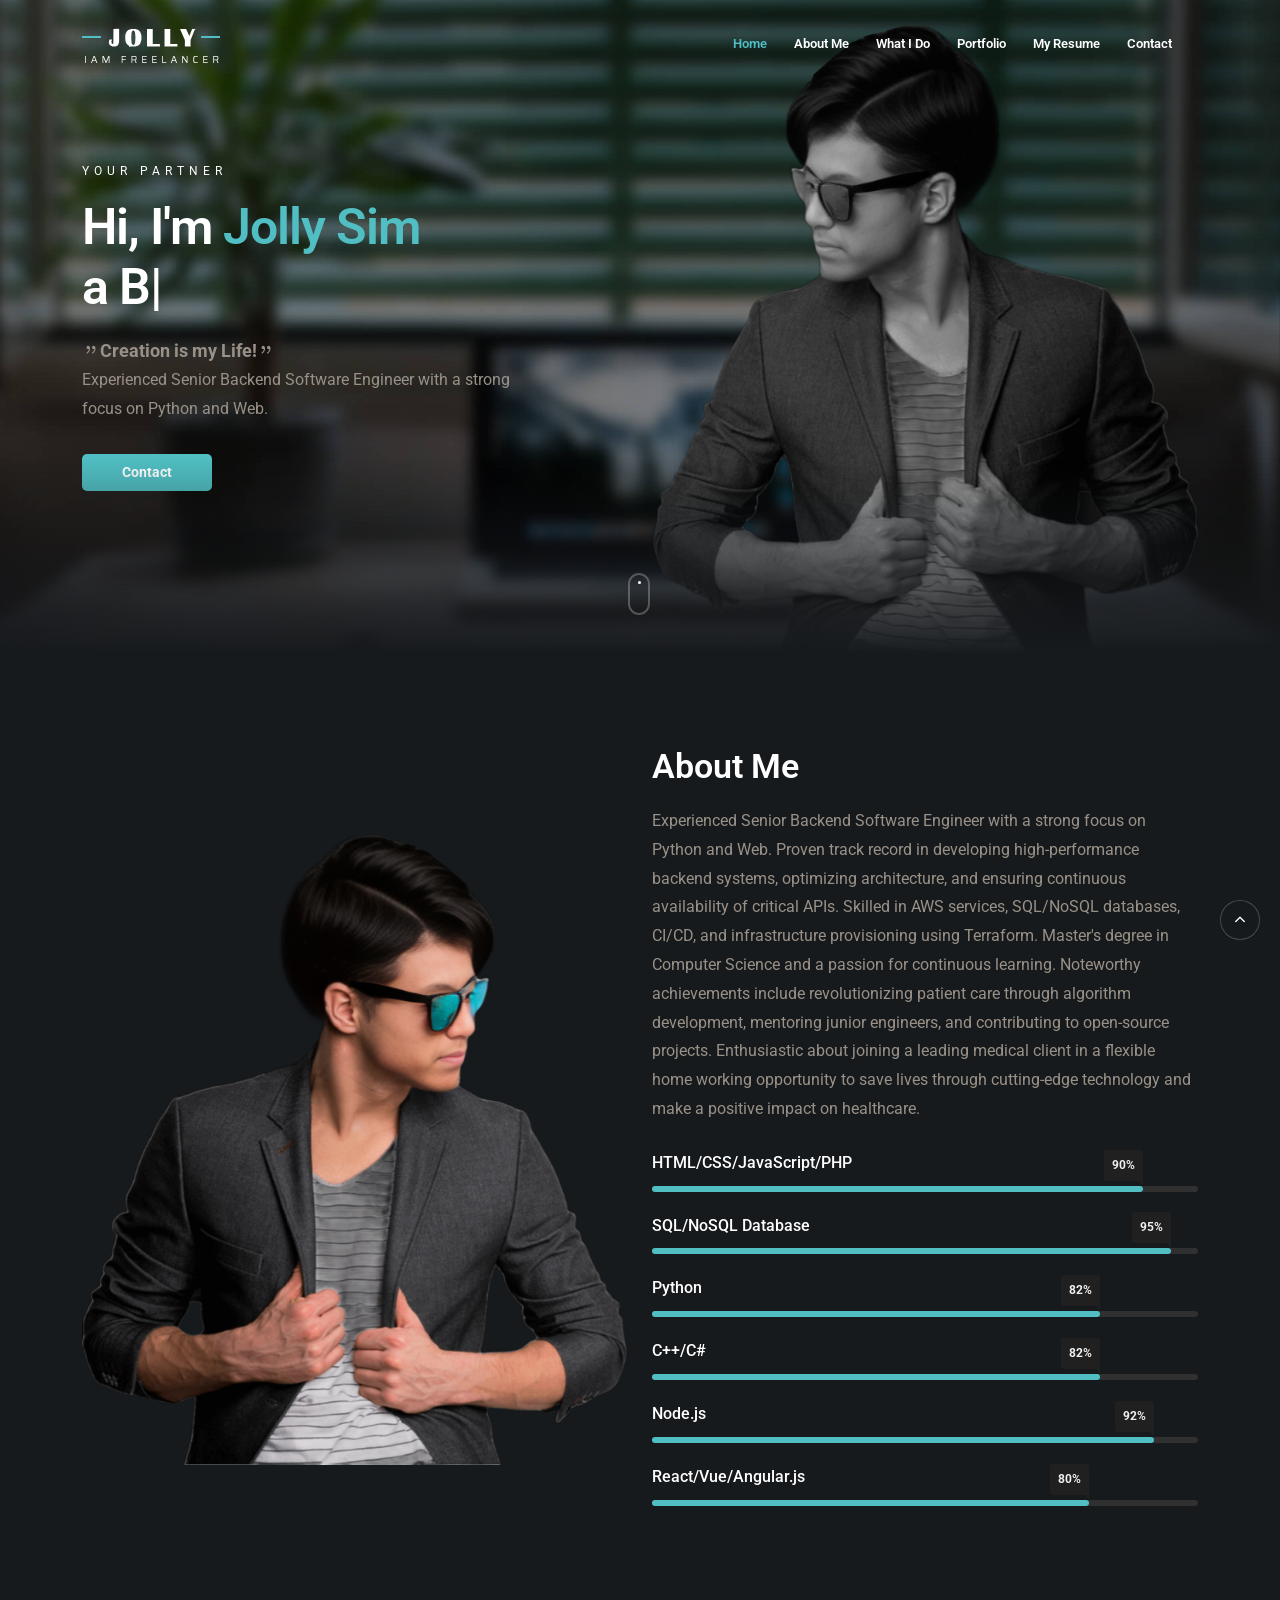
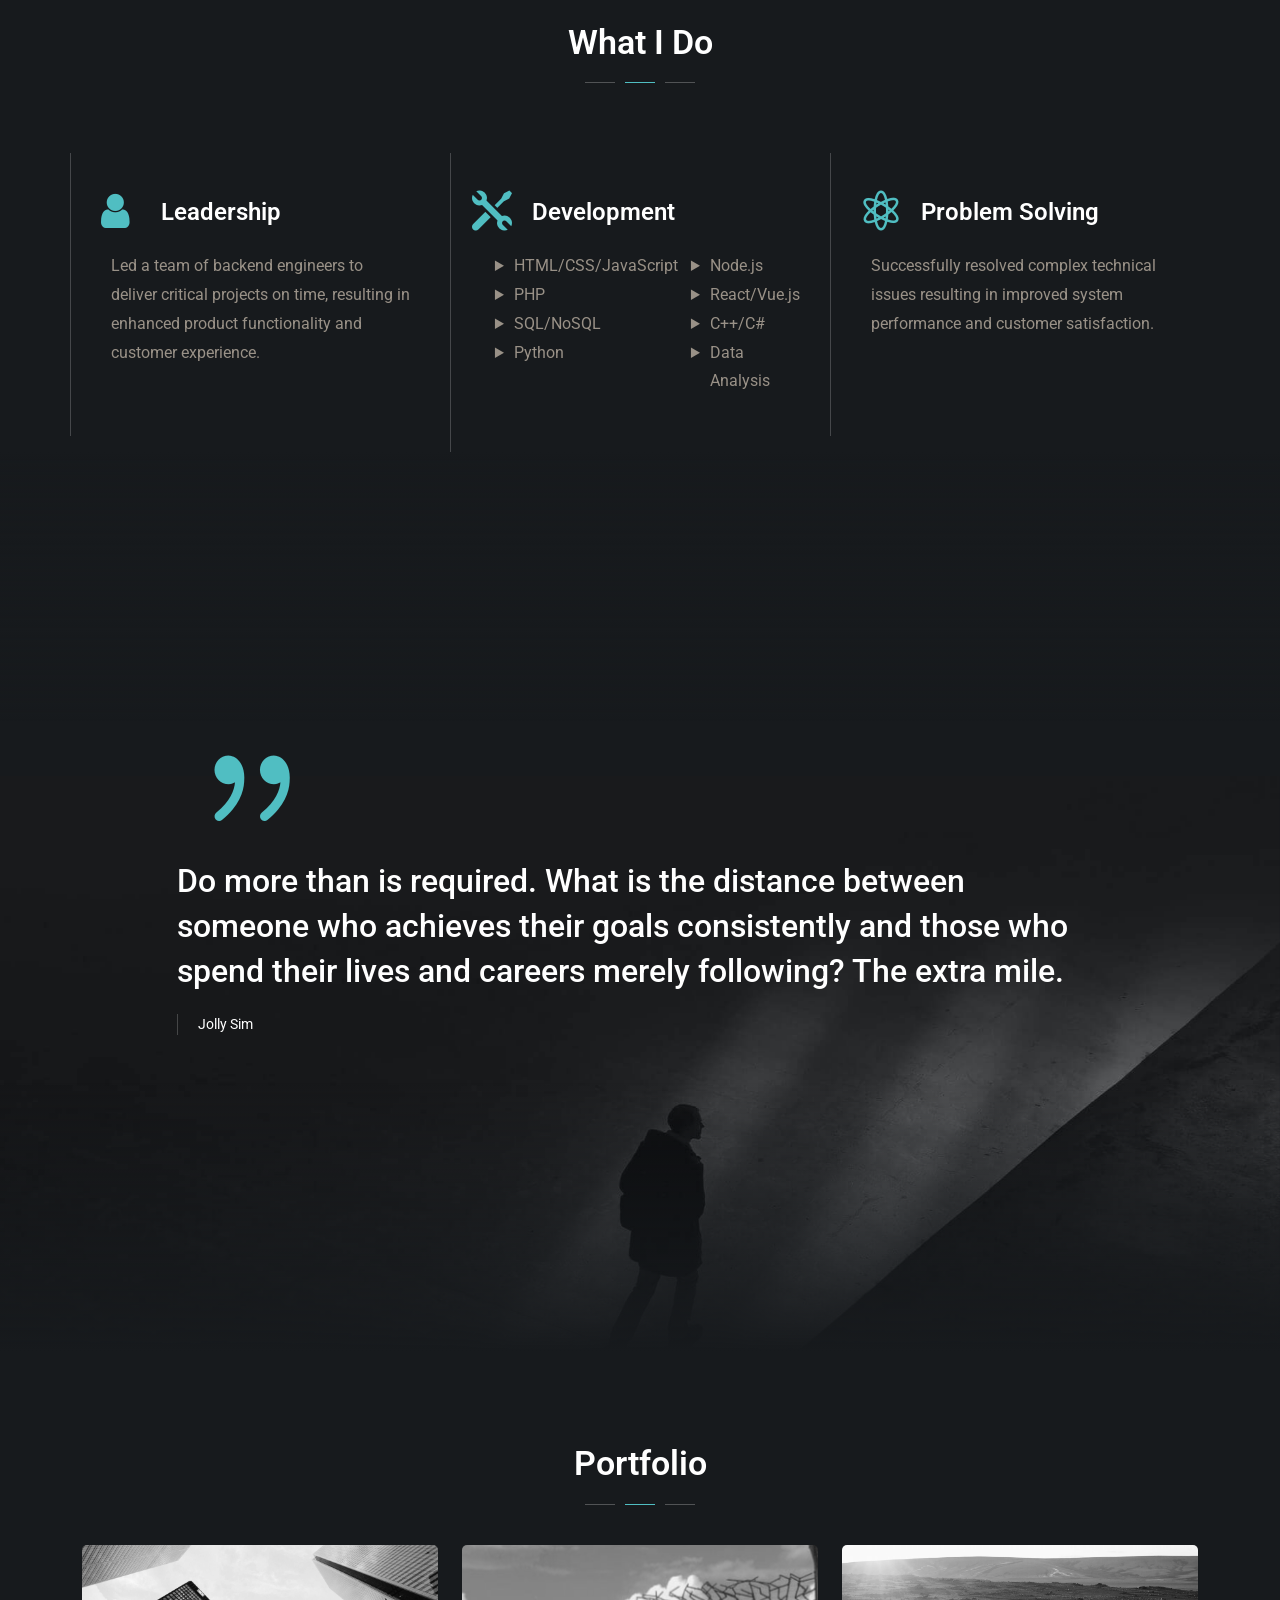
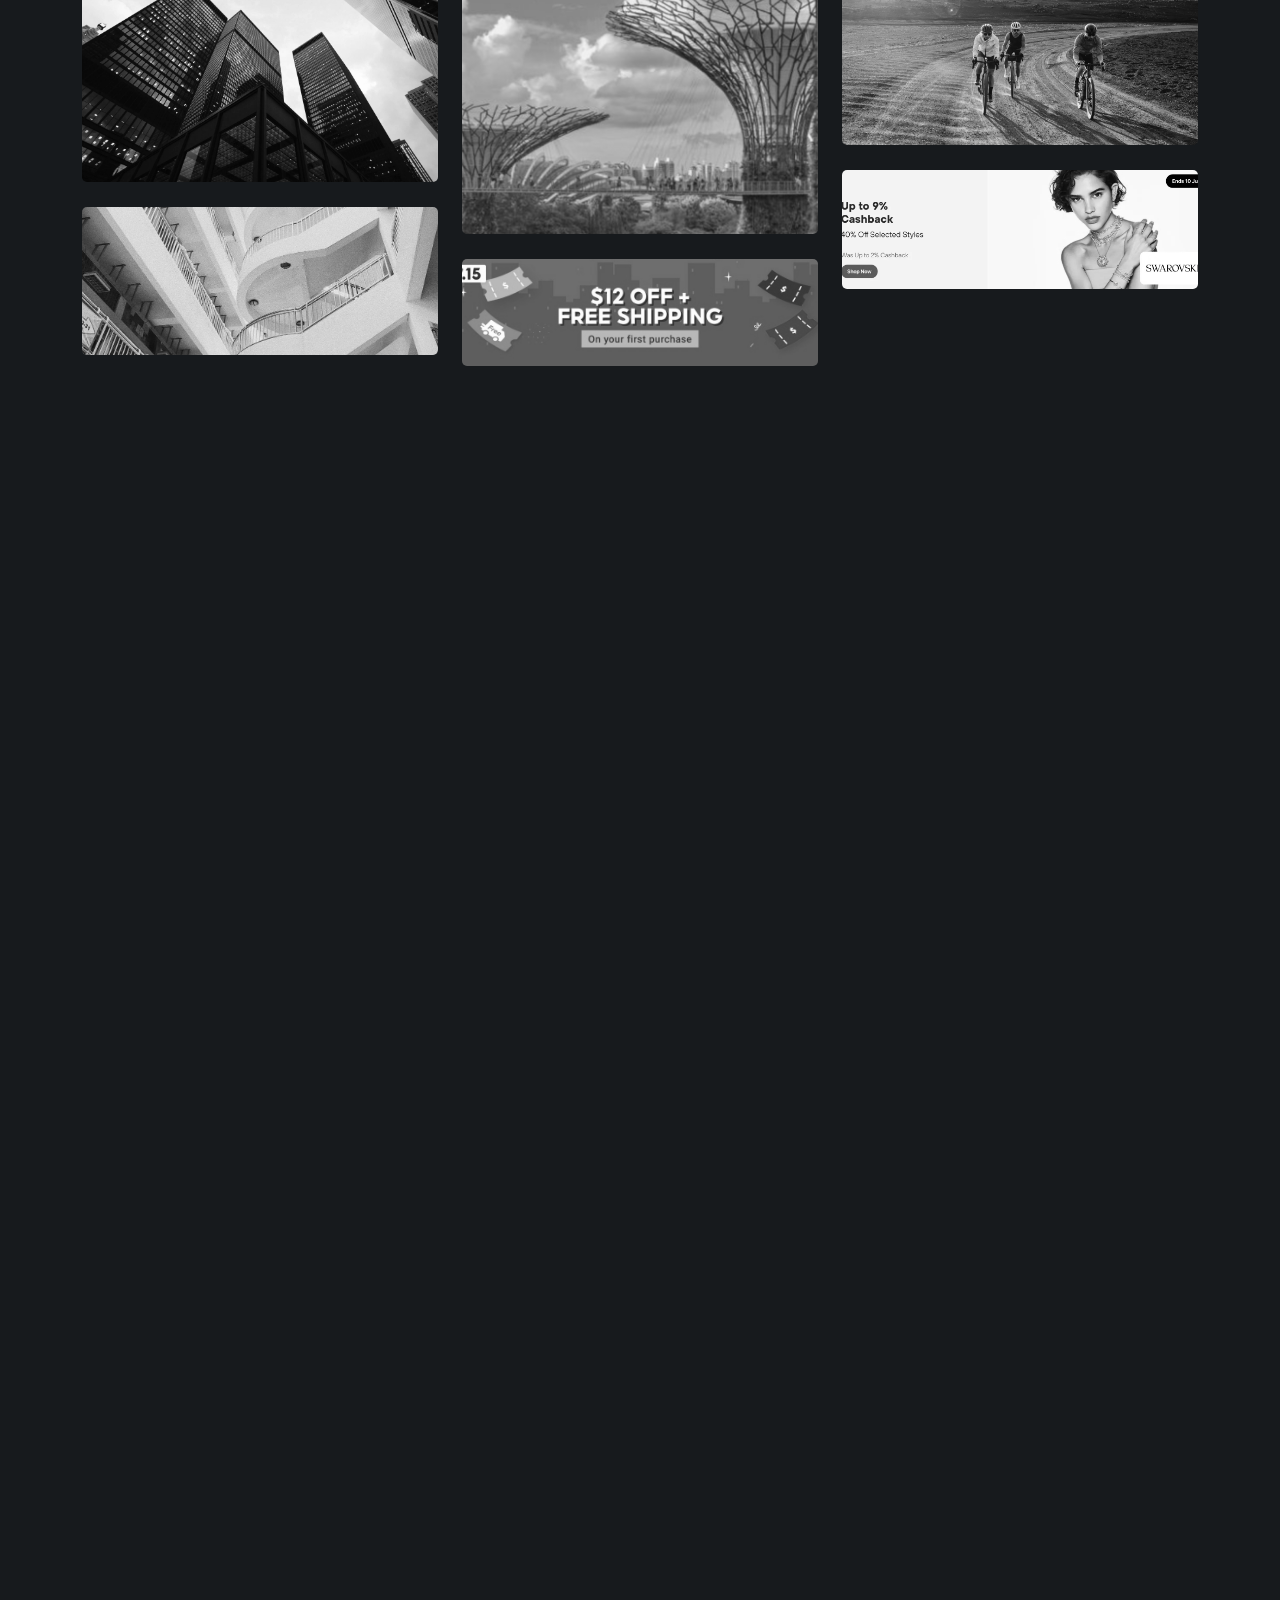
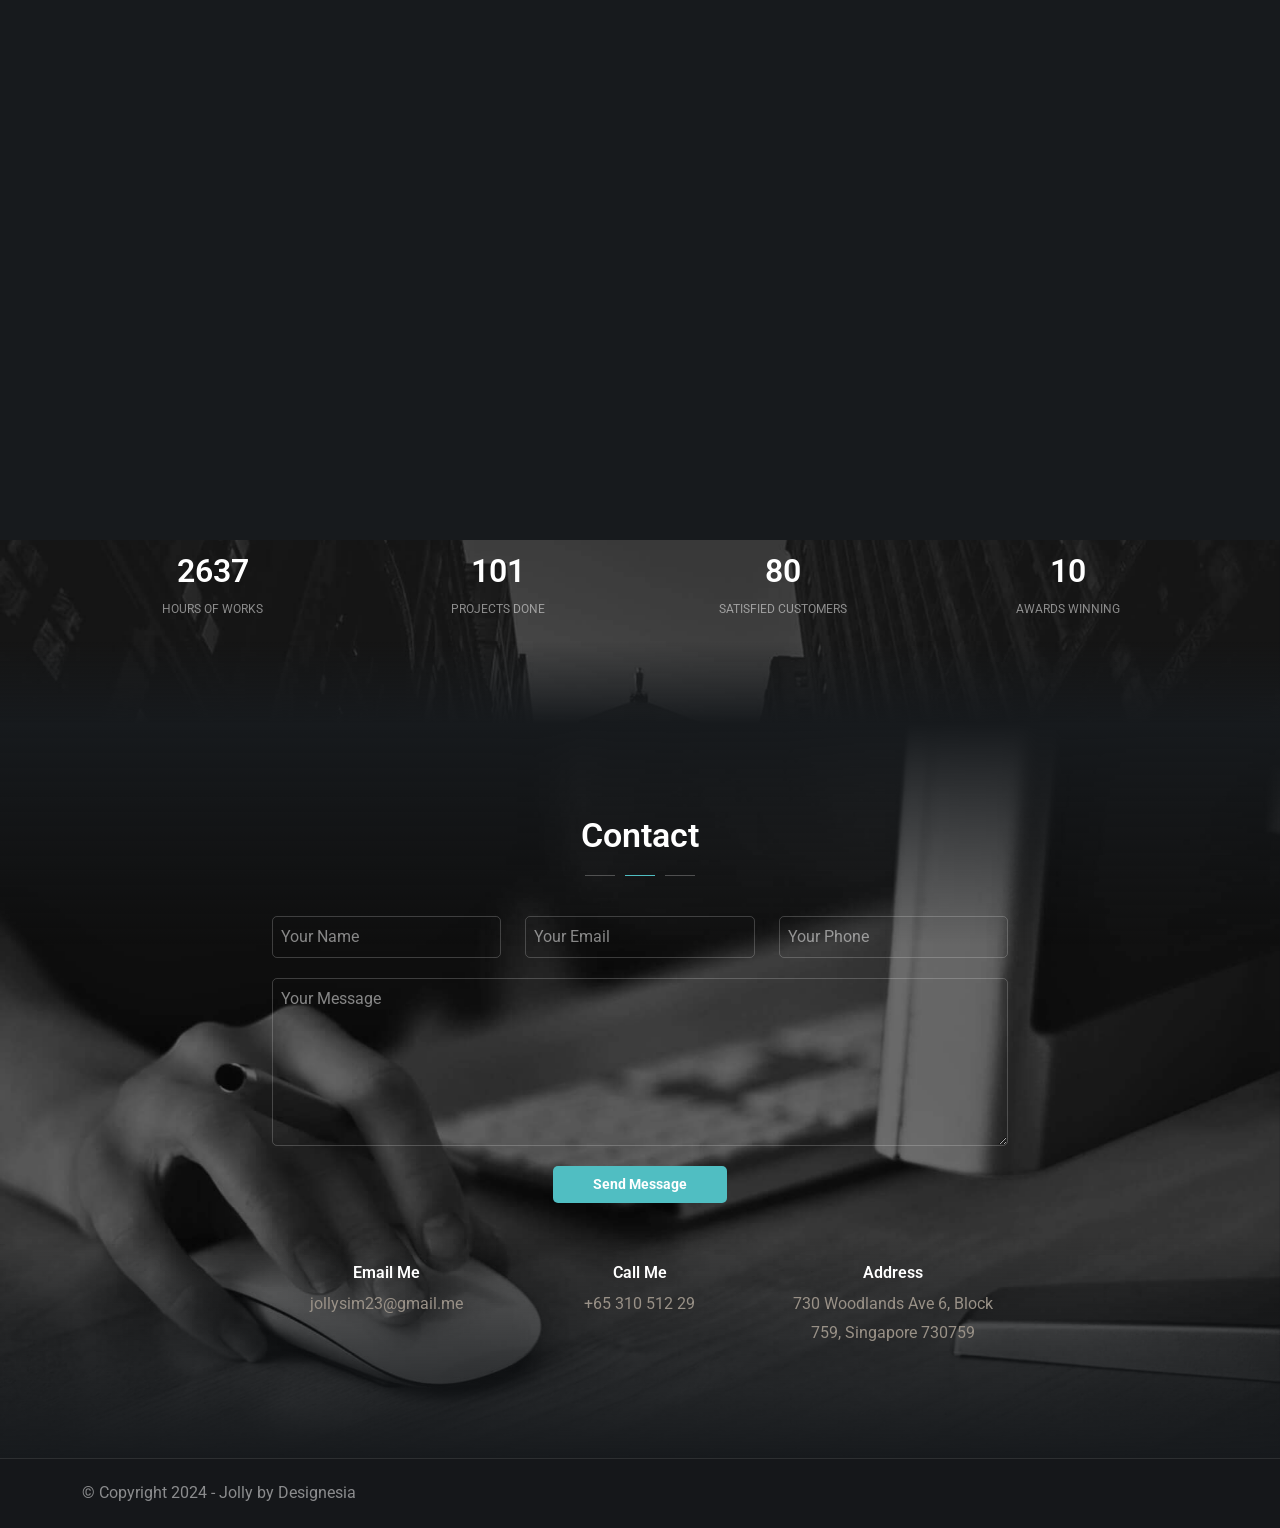
==== commit 70c456c0: "Updating" ====
--- a/index.html
+++ b/index.html
@@ -546,11 +546,7 @@
     <script src="js/designesia.js"></script>
     <script src='https://www.google.com/recaptcha/api.js' async defer></script>
     <script src="form.js"></script>
-    <script>
-    jQuery(function($) {
-        $('.g-recaptcha').attr('data-theme', 'dark');
-    });
-    </script>
+    
     <script>
     jQuery(document).ready(function() {
         $(function() {
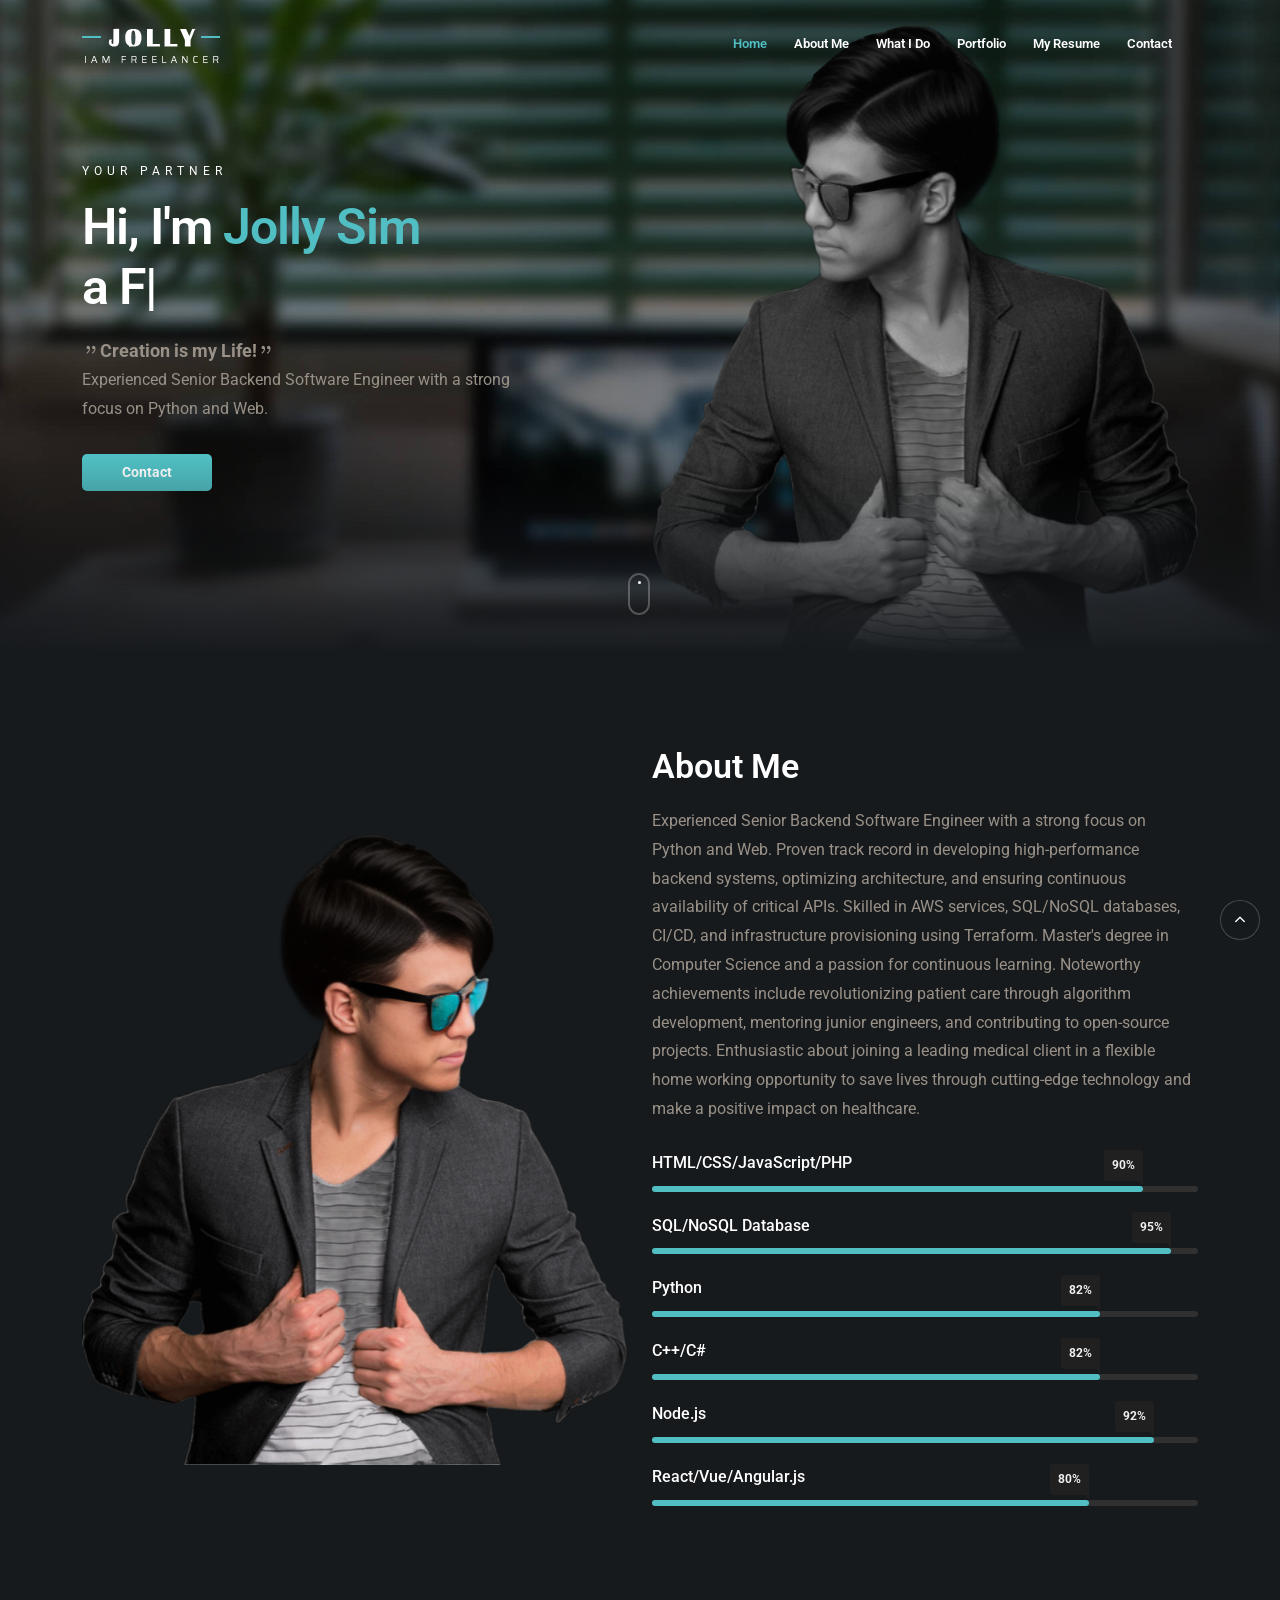
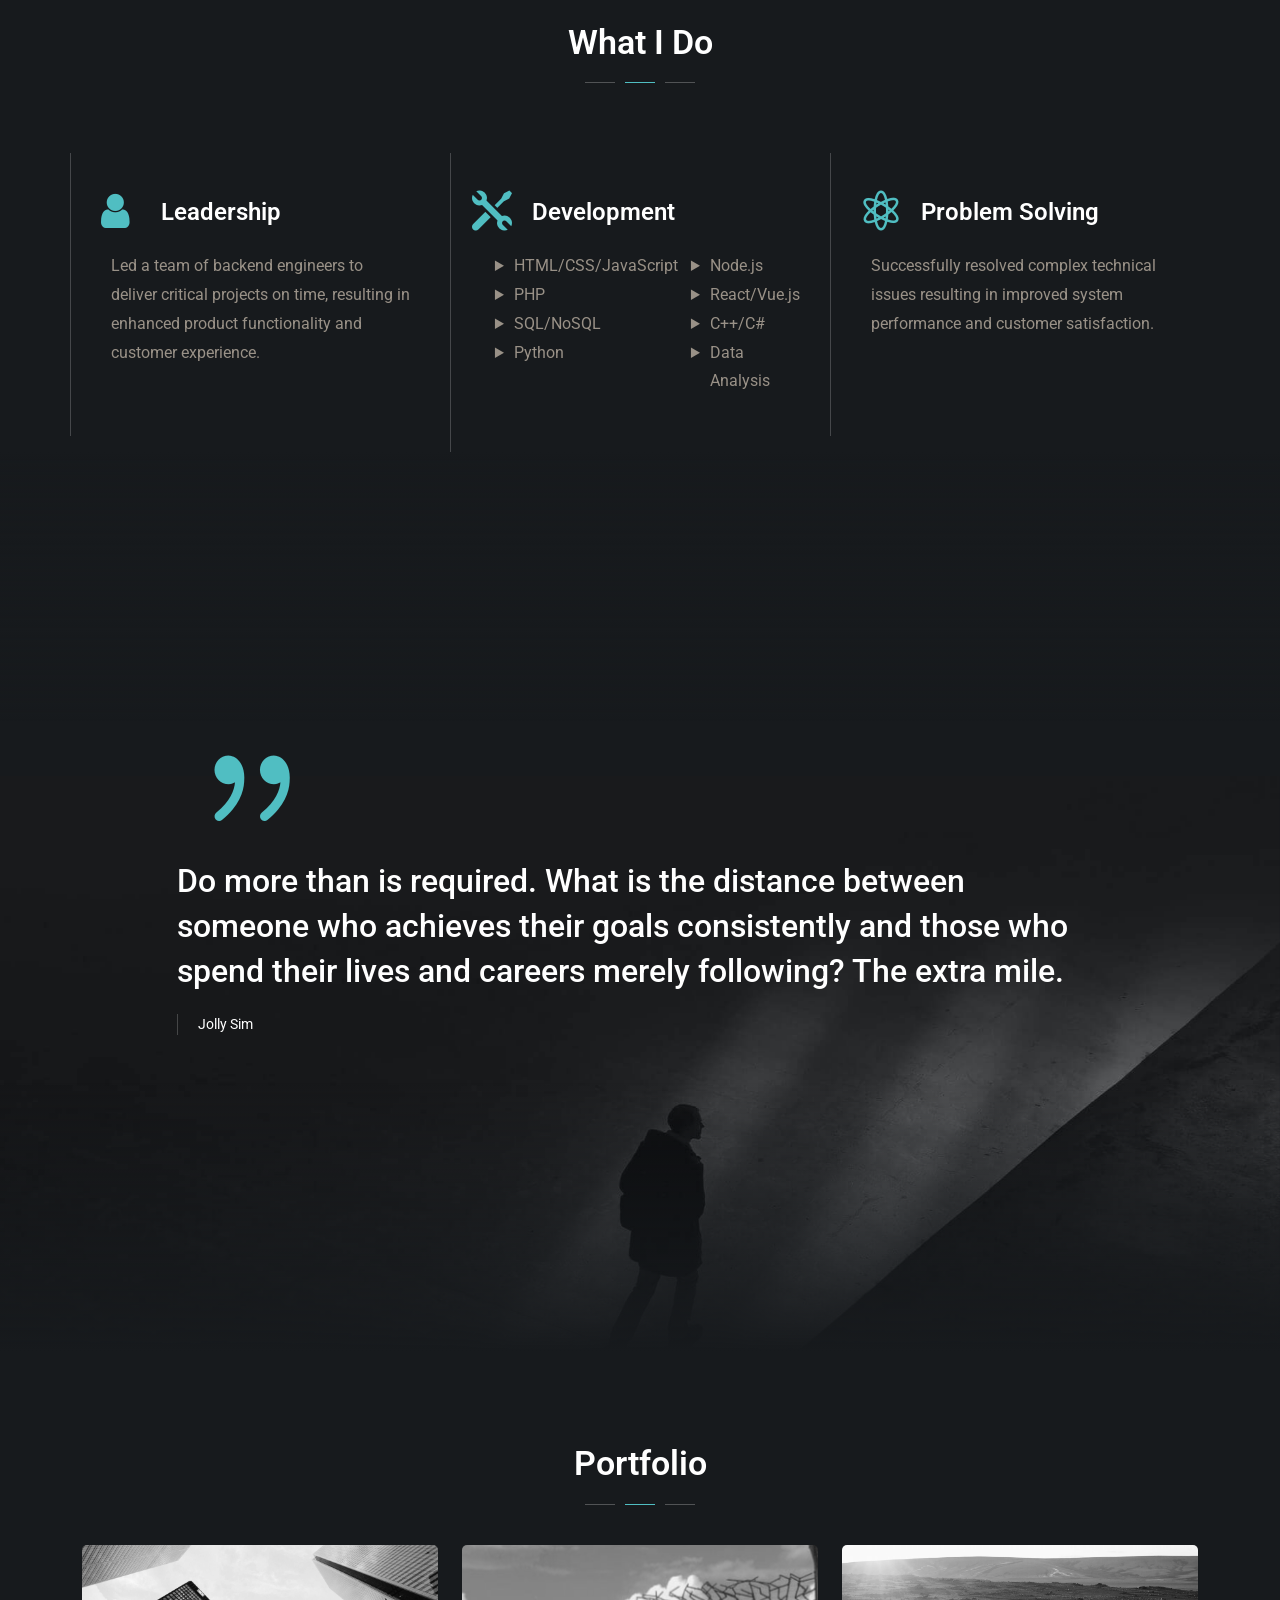
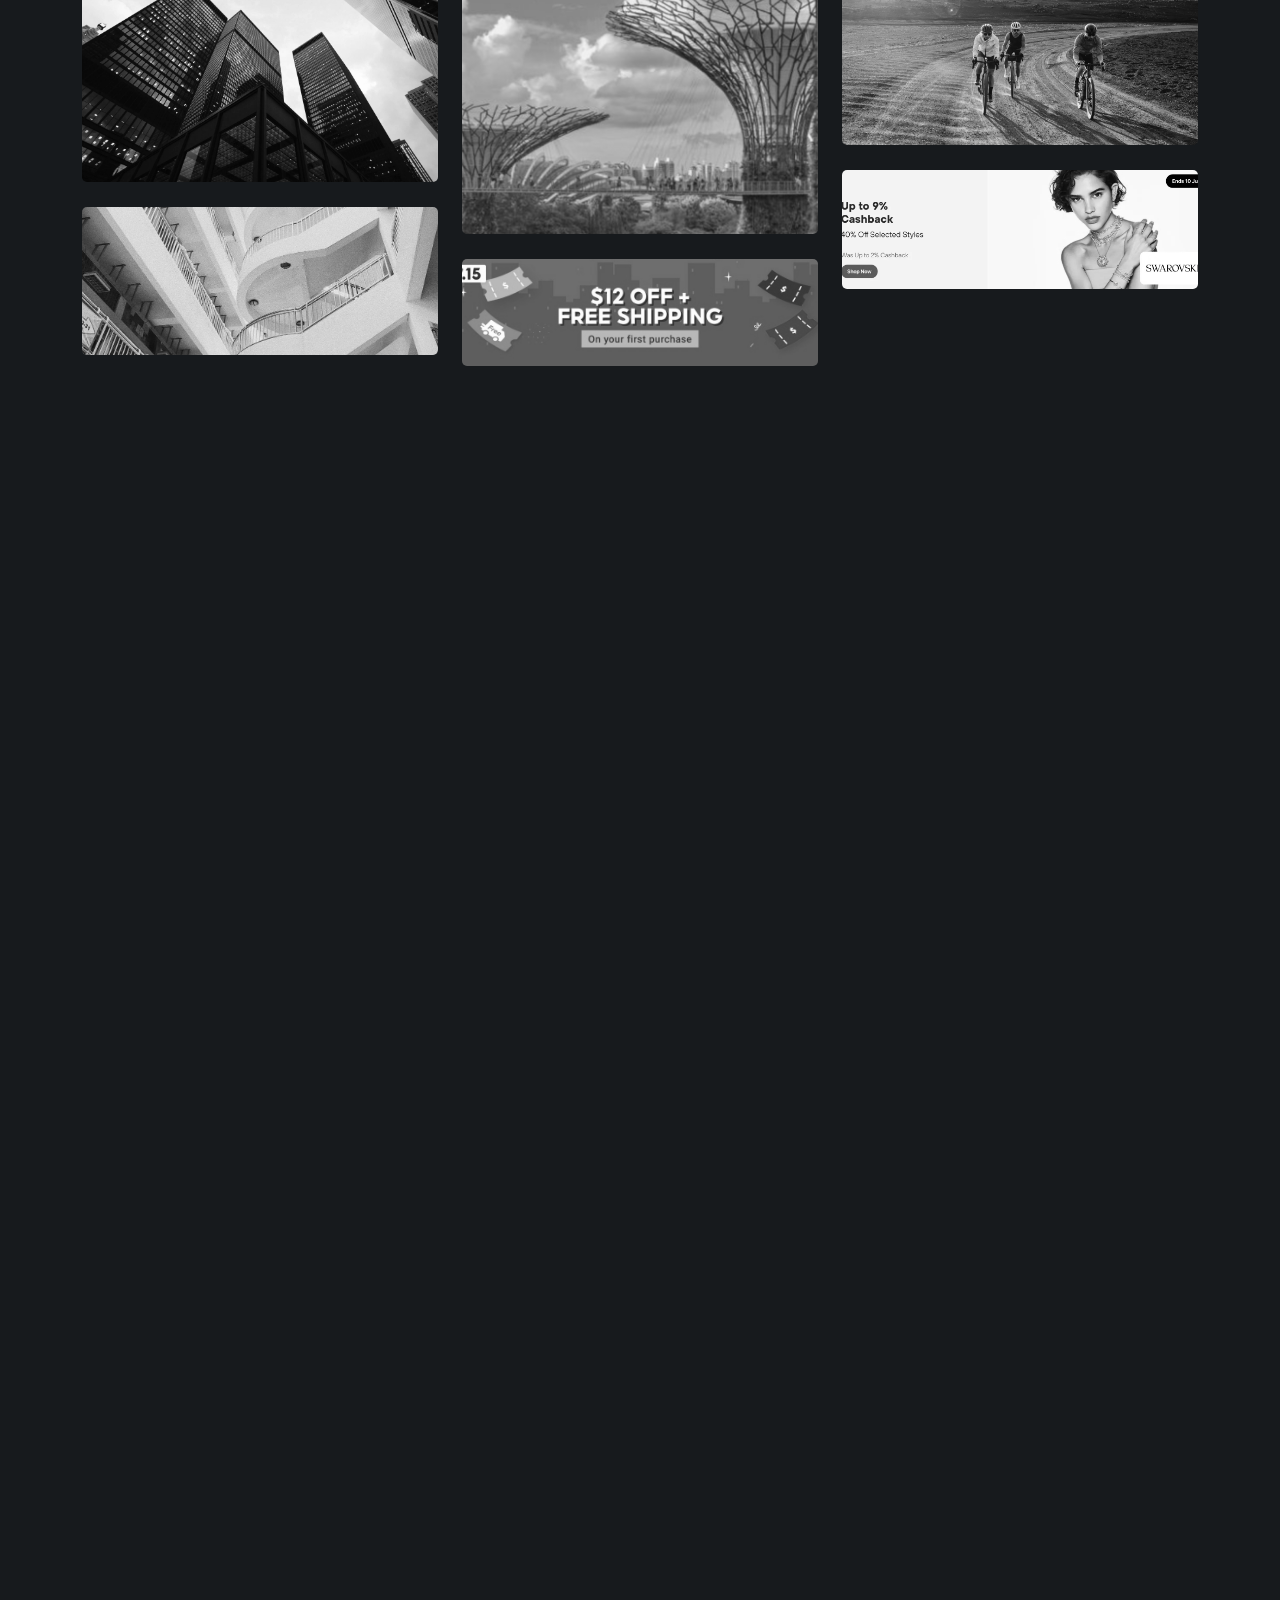
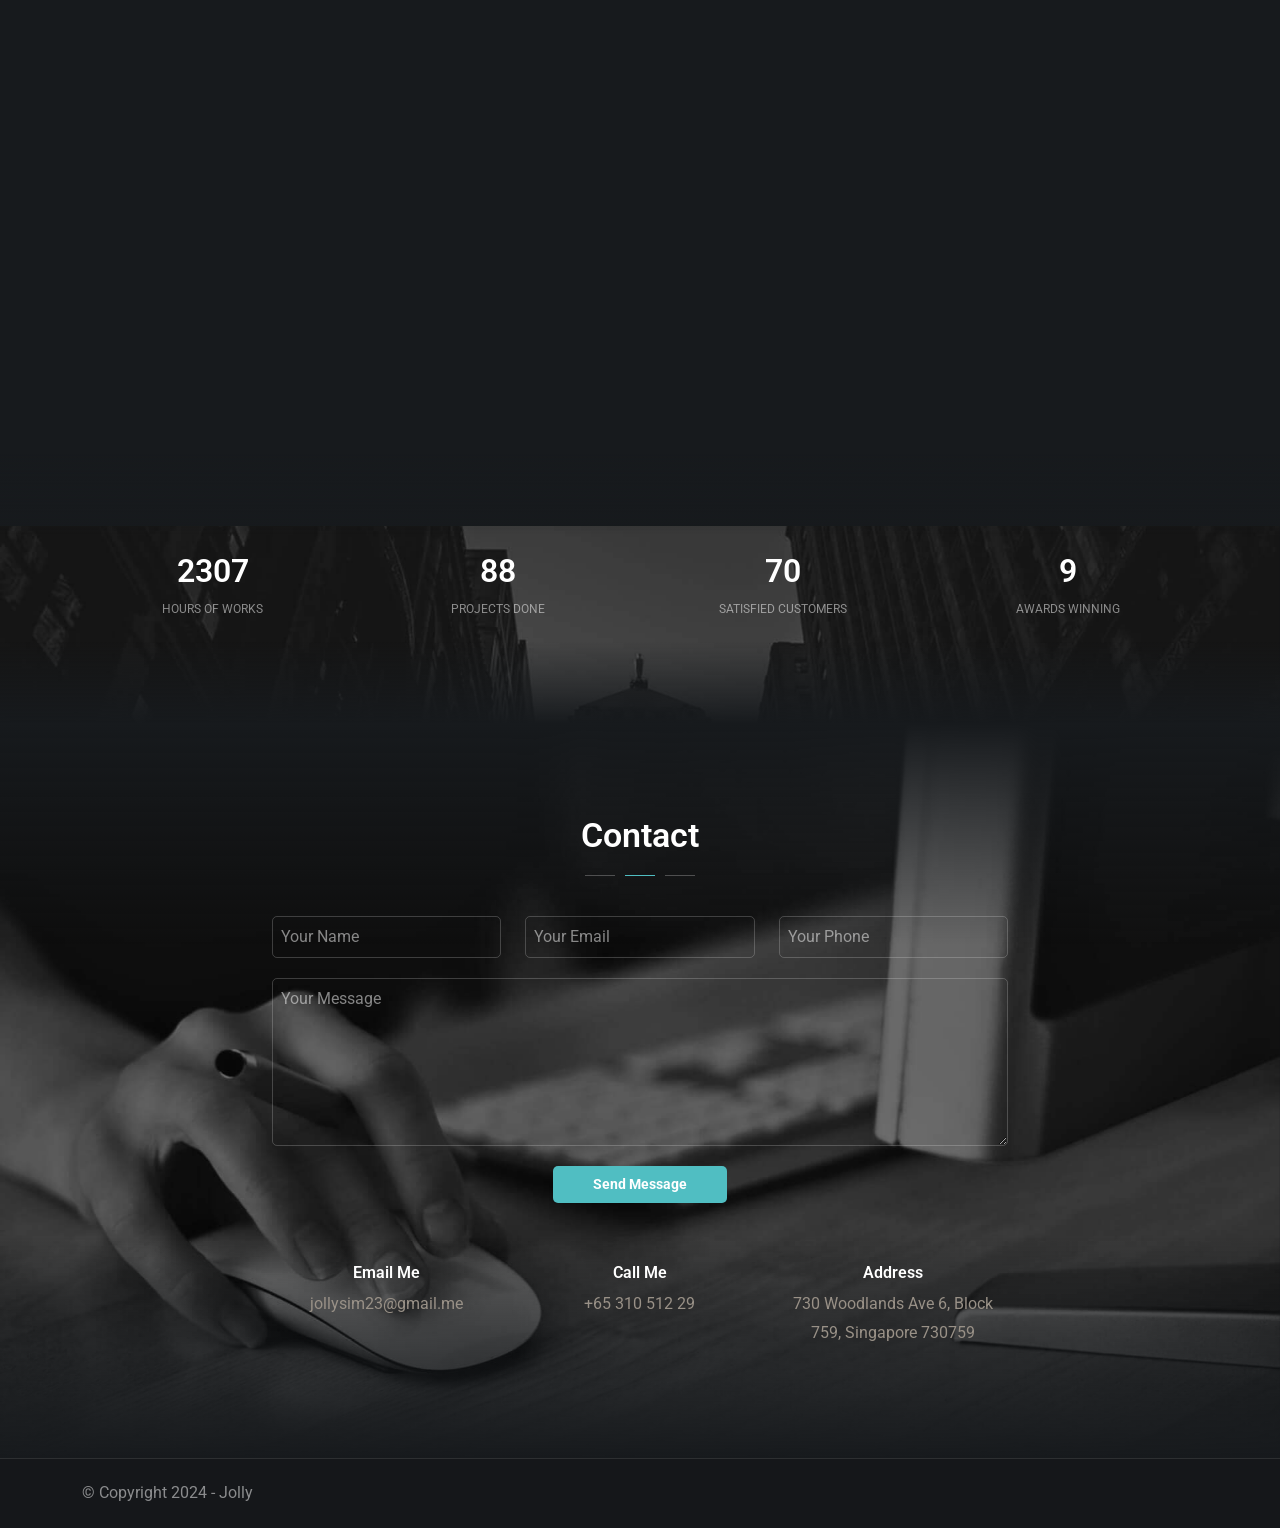
==== commit 64e226d9: "Update1" ====
--- a/index.html
+++ b/index.html
@@ -275,7 +275,7 @@
                     </div>
                     <div id="gallery" class="row sequence">
                         <div class="col-md-4 item">
-                            <a class="de_modal wow" href="https://www.brownbook.net/">
+                            <a class="" href="https://www.brownbook.net/" target="_blank">
                                 <div class="card-image-1 mod-c" data-tilt>
                                     <div class="d-text">
                                         <h3>The Global Business Listing Database</h3>
@@ -286,7 +286,7 @@
                             </a>
                         </div>
                         <div class="col-md-4 item">
-                            <a class="de_modal wow" href="https://chatsansar.com/singapore-chat-room/">
+                            <a class="" href="https://chatsansar.com/singapore-chat-room/" target="_blank">
                                 <div class="card-image-1 mod-c" data-tilt>
                                     <div class="d-text">
                                         <h3>ChatSansar</h3>
@@ -297,7 +297,7 @@
                             </a>
                         </div>
                         <div class="col-md-4 item">
-                            <a class="de_modal wow" href="https://www.specialized.com/sg/en">
+                            <a class="" href="https://www.specialized.com/sg/en" target="_blank">
                                 <div class="card-image-1 mod-c" data-tilt>
                                     <div class="d-text">
                                         <h3>Official Online Store</h3>
@@ -308,7 +308,7 @@
                             </a>
                         </div>
                         <div class="col-md-4 item">
-                            <a class="de_modal wow" href="https://www.shopback.sg/">
+                            <a class="" href="https://www.shopback.sg/" target="_blank">
                                 <div class="card-image-1 mod-c" data-tilt>
                                     <div class="d-text">
                                         <h3>ShopBack</h3>
@@ -319,7 +319,7 @@
                             </a>
                         </div>
                         <div class="col-md-4 item">
-                            <a class="de_modal wow" href="https://www.brasbasahcomplex.com/">
+                            <a class="" url="https://www.brasbasahcomplex.com/" target="_blank">
                                 <div class="card-image-1 mod-c" data-tilt>
                                     <div class="d-text">
                                         <h3>BRAS BASAH COMPLEX</h3>
@@ -330,7 +330,7 @@
                             </a>
                         </div>
                         <div class="col-md-4 item">
-                            <a class="de_modal wow" href="https://shopee.sg/">
+                            <a class="" href="https://shopee.sg/" target="_blank">
                                 <div class="card-image-1 mod-c" data-tilt>
                                     <div class="d-text">
                                         <h3>shopee</h3>
@@ -531,7 +531,7 @@
                 <div class="row">
                     <div class="col-md-6">
                         <a href="index.html">
-                            <span class="copy">&copy; Copyright 2024 - Jolly by Designesia</span>
+                            <span class="copy">&copy; Copyright 2024 - Jolly </span>
                         </a>
                     </div>
                     
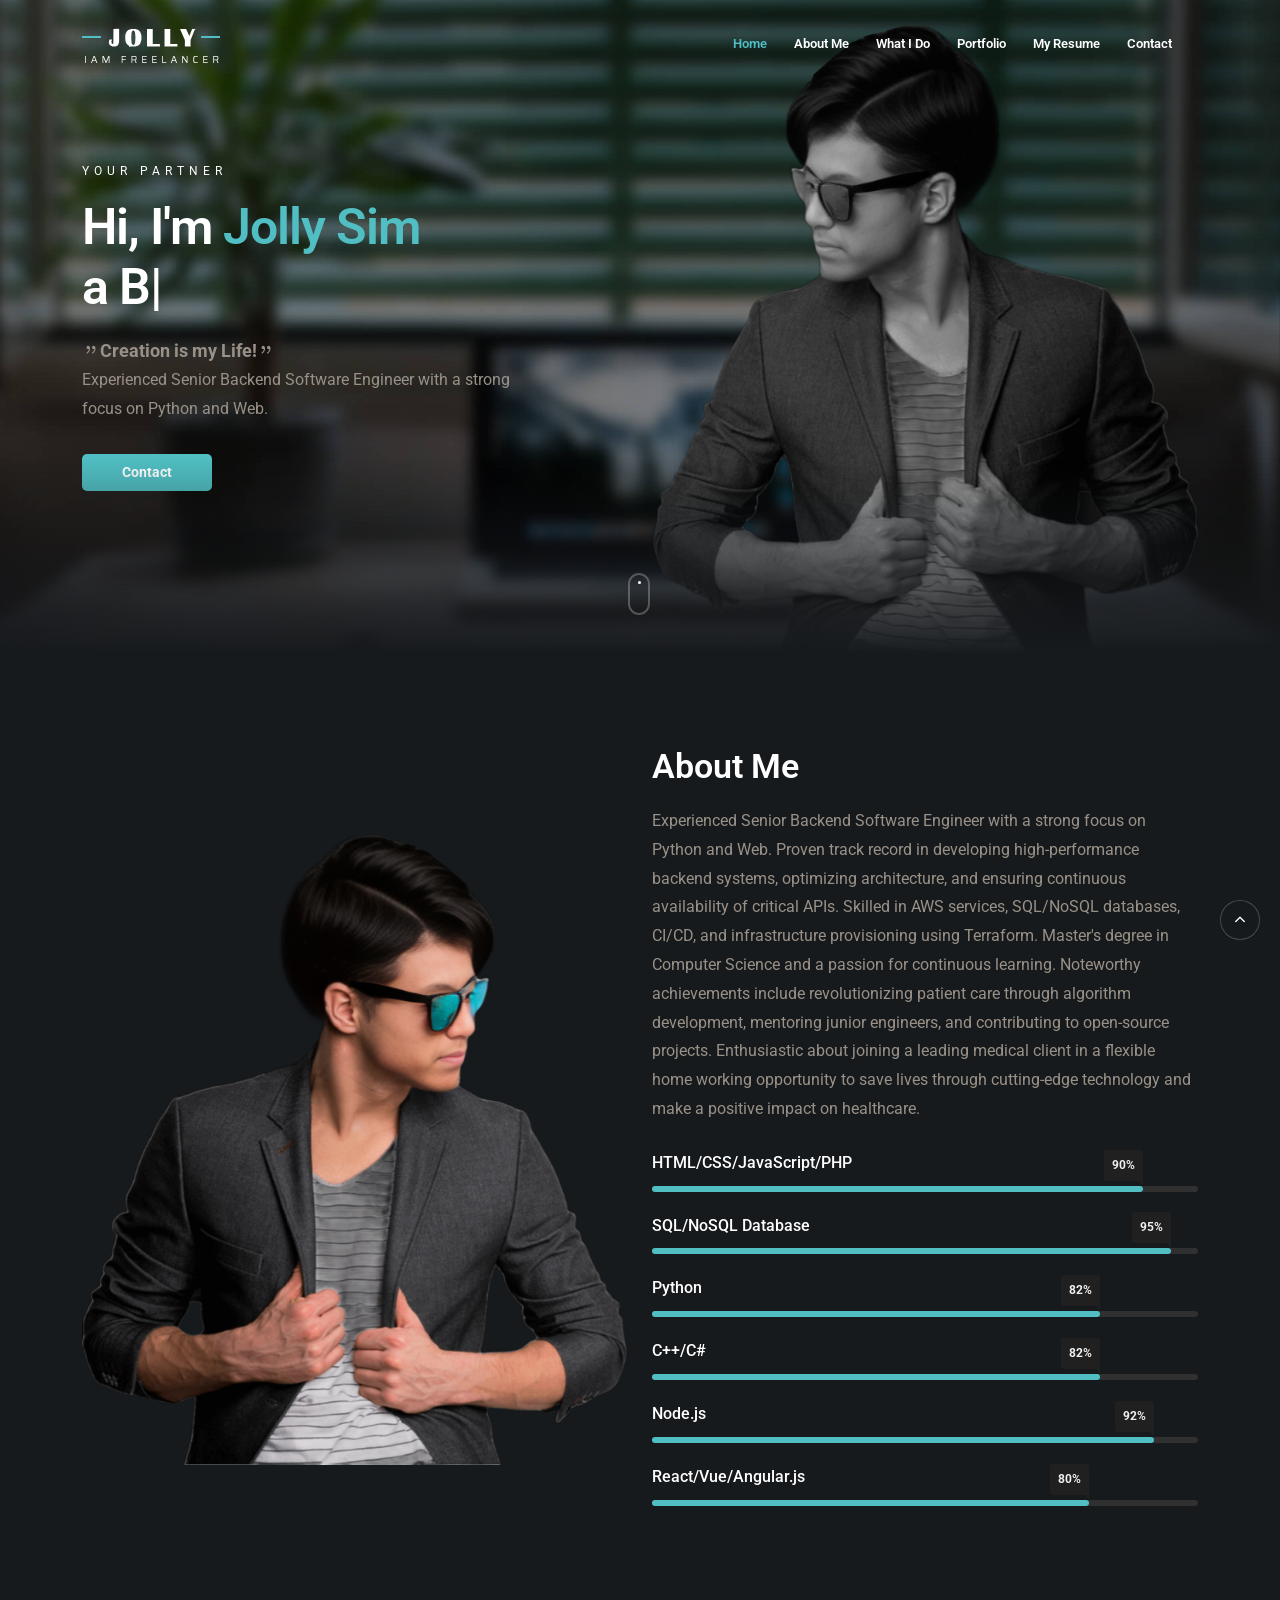
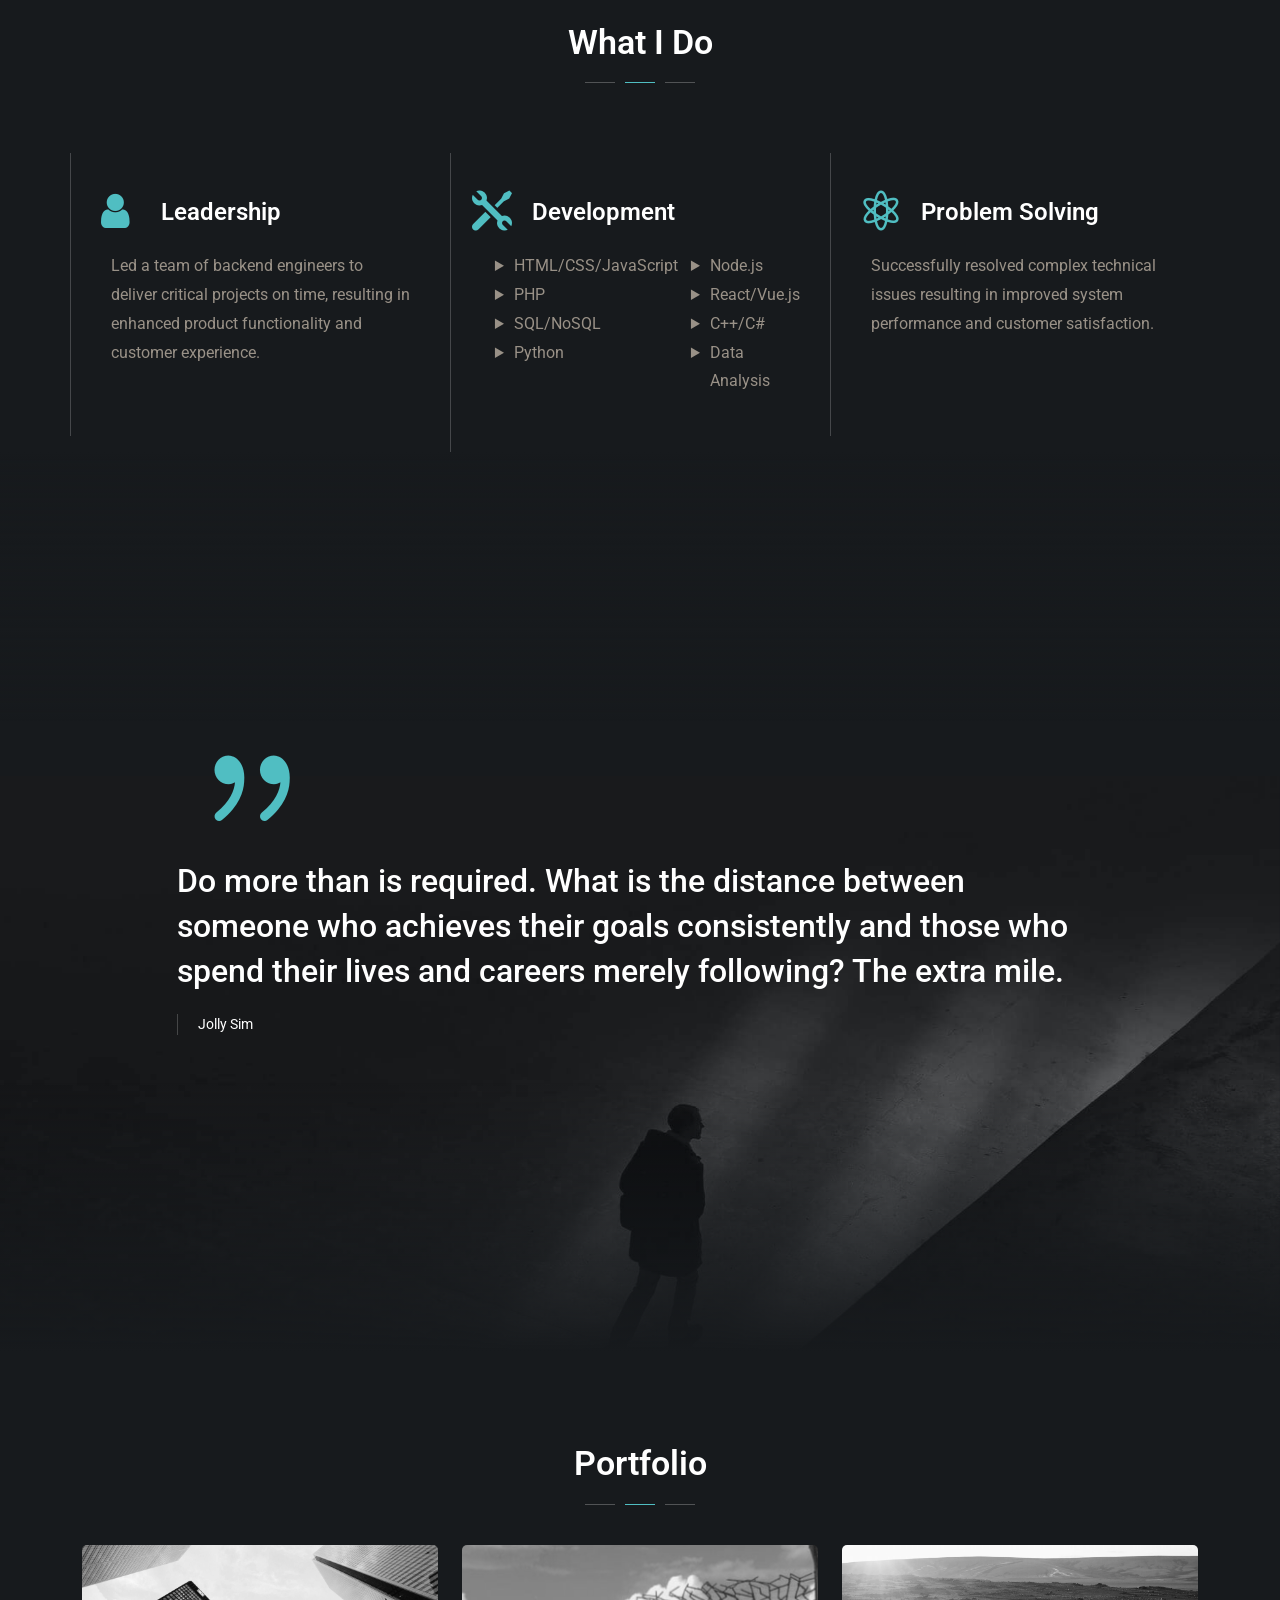
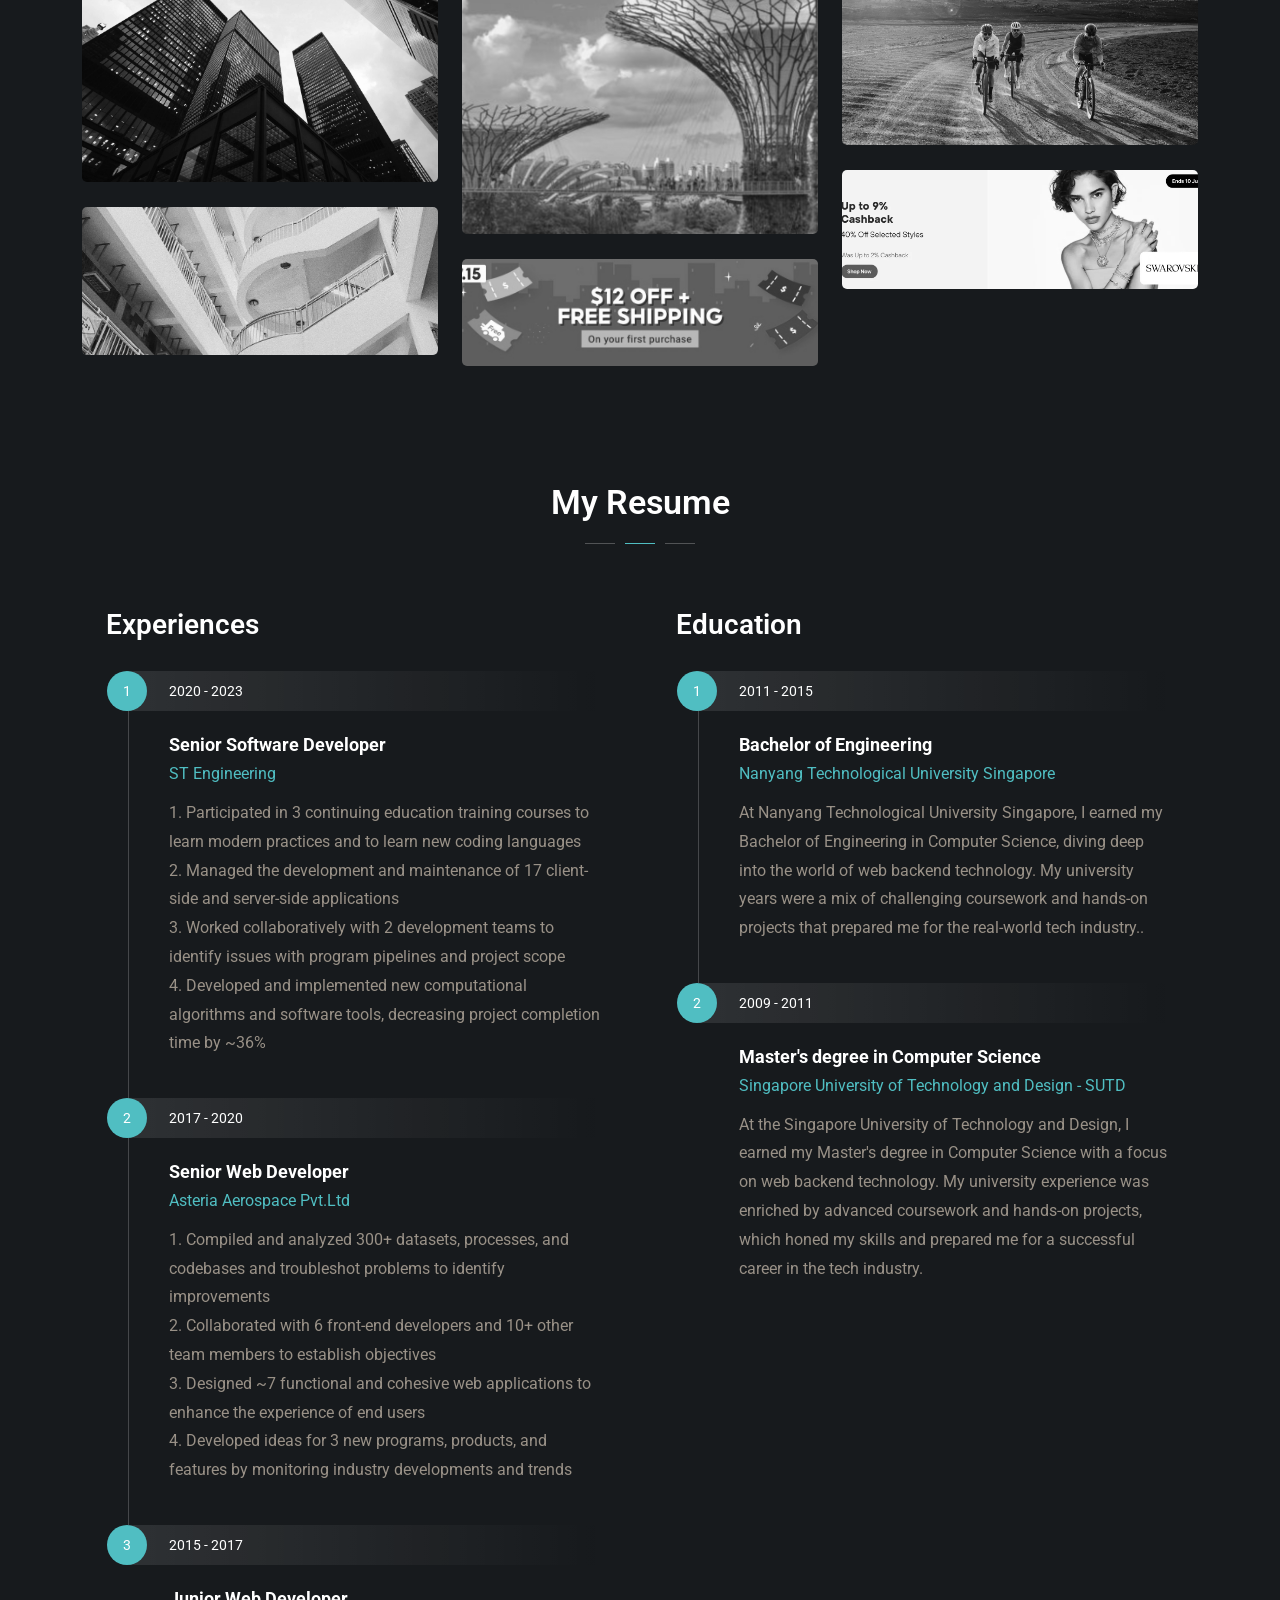
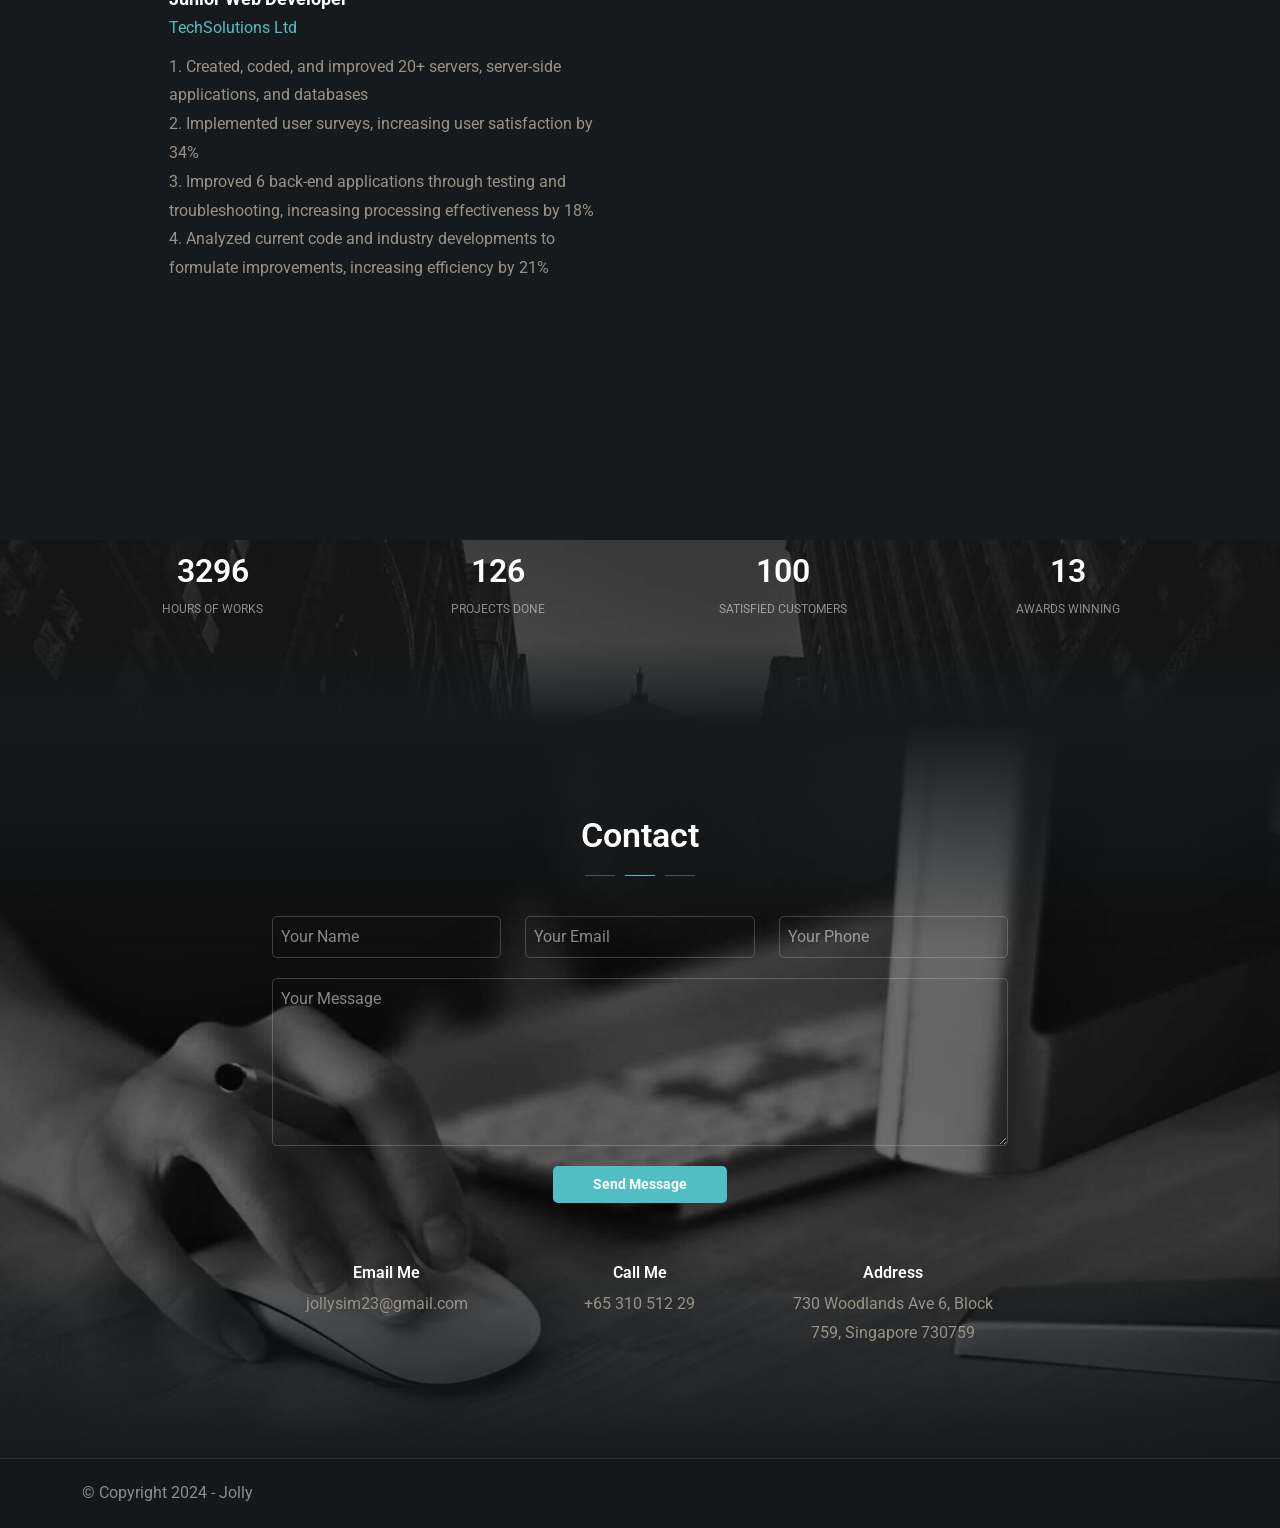
==== commit 3c1eb790: "Update index.html" ====
--- a/index.html
+++ b/index.html
@@ -504,7 +504,7 @@
                                 <div class="col-md-4">
                                     <div class="wm-1"></div>
                                     <h6>Email Me</h6>
-                                    <p>jollysim23@gmail.me</p>
+                                    <p>jollysim23@gmail.com</p>
                                 </div>
                                 <div class="col-md-4">
                                     <div class="wm-1"></div>
@@ -567,4 +567,4 @@
     </script>
 </body>
 
-</html>+</html>
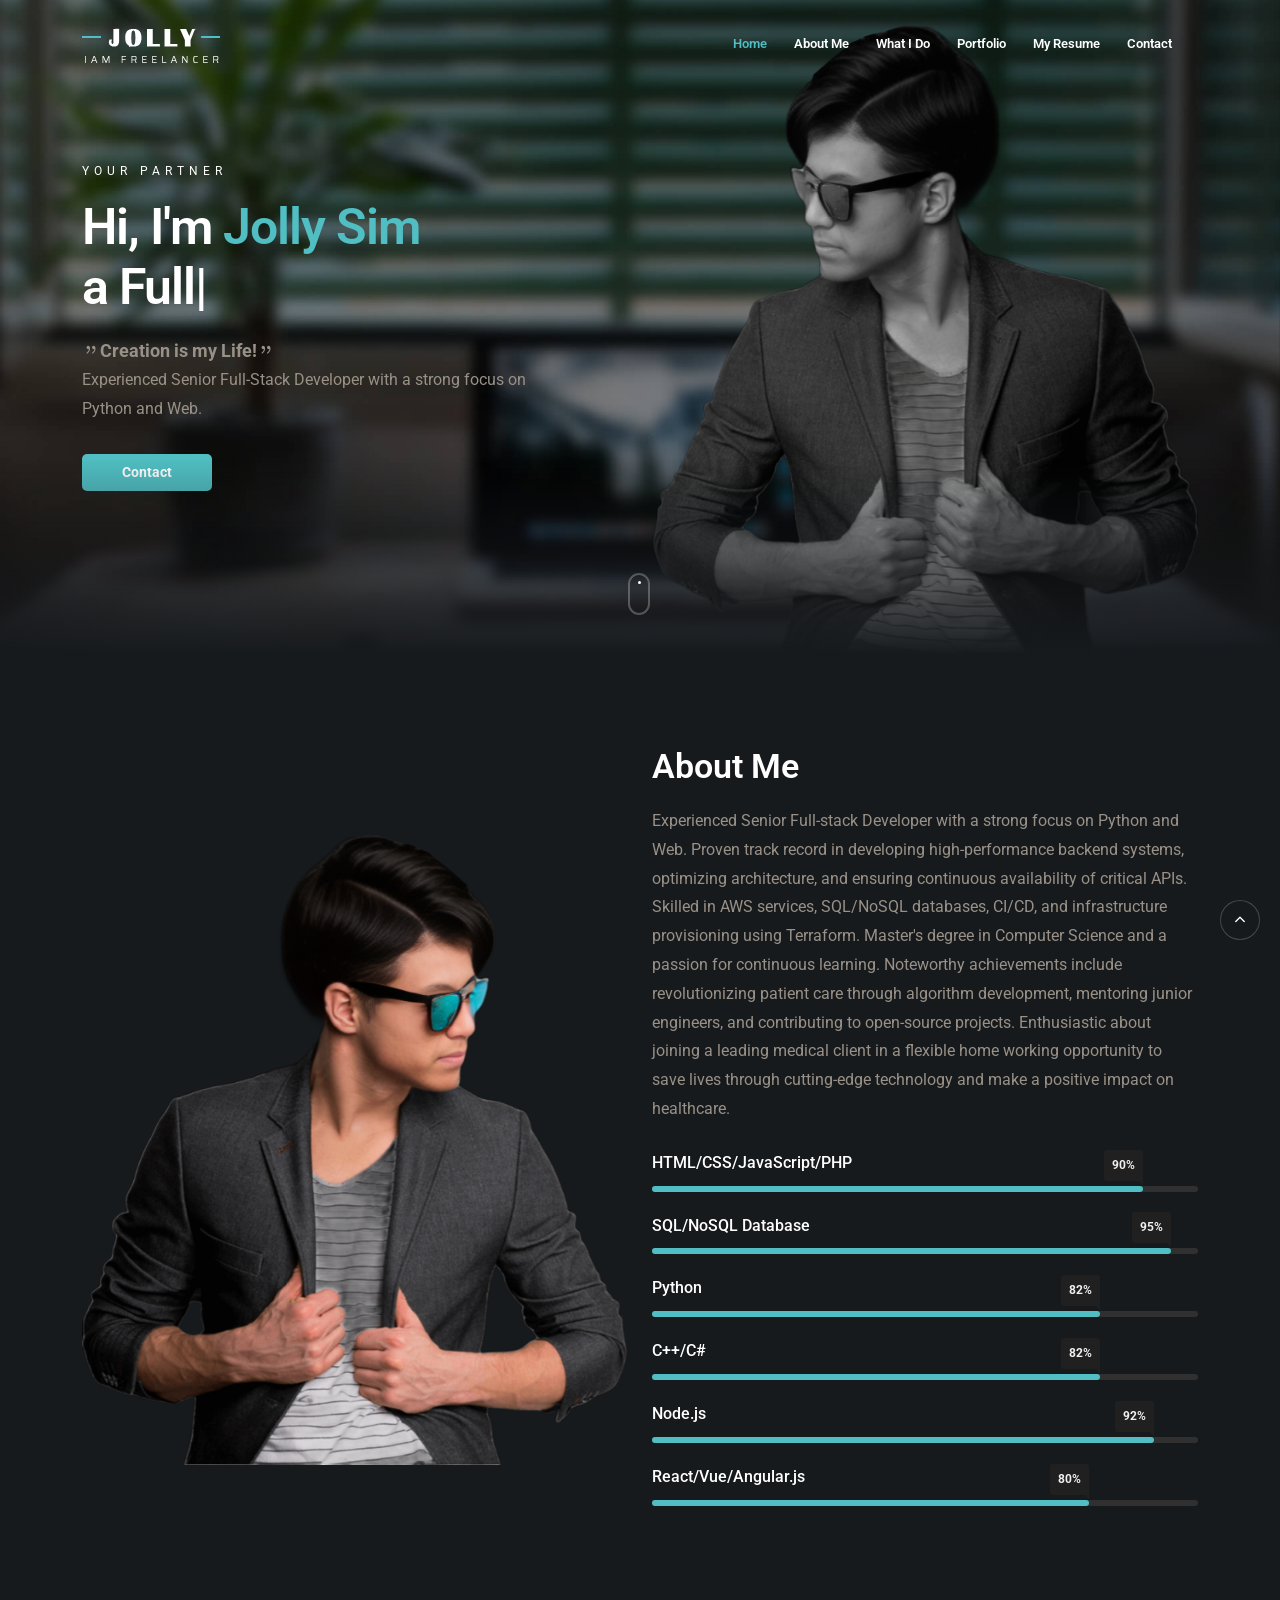
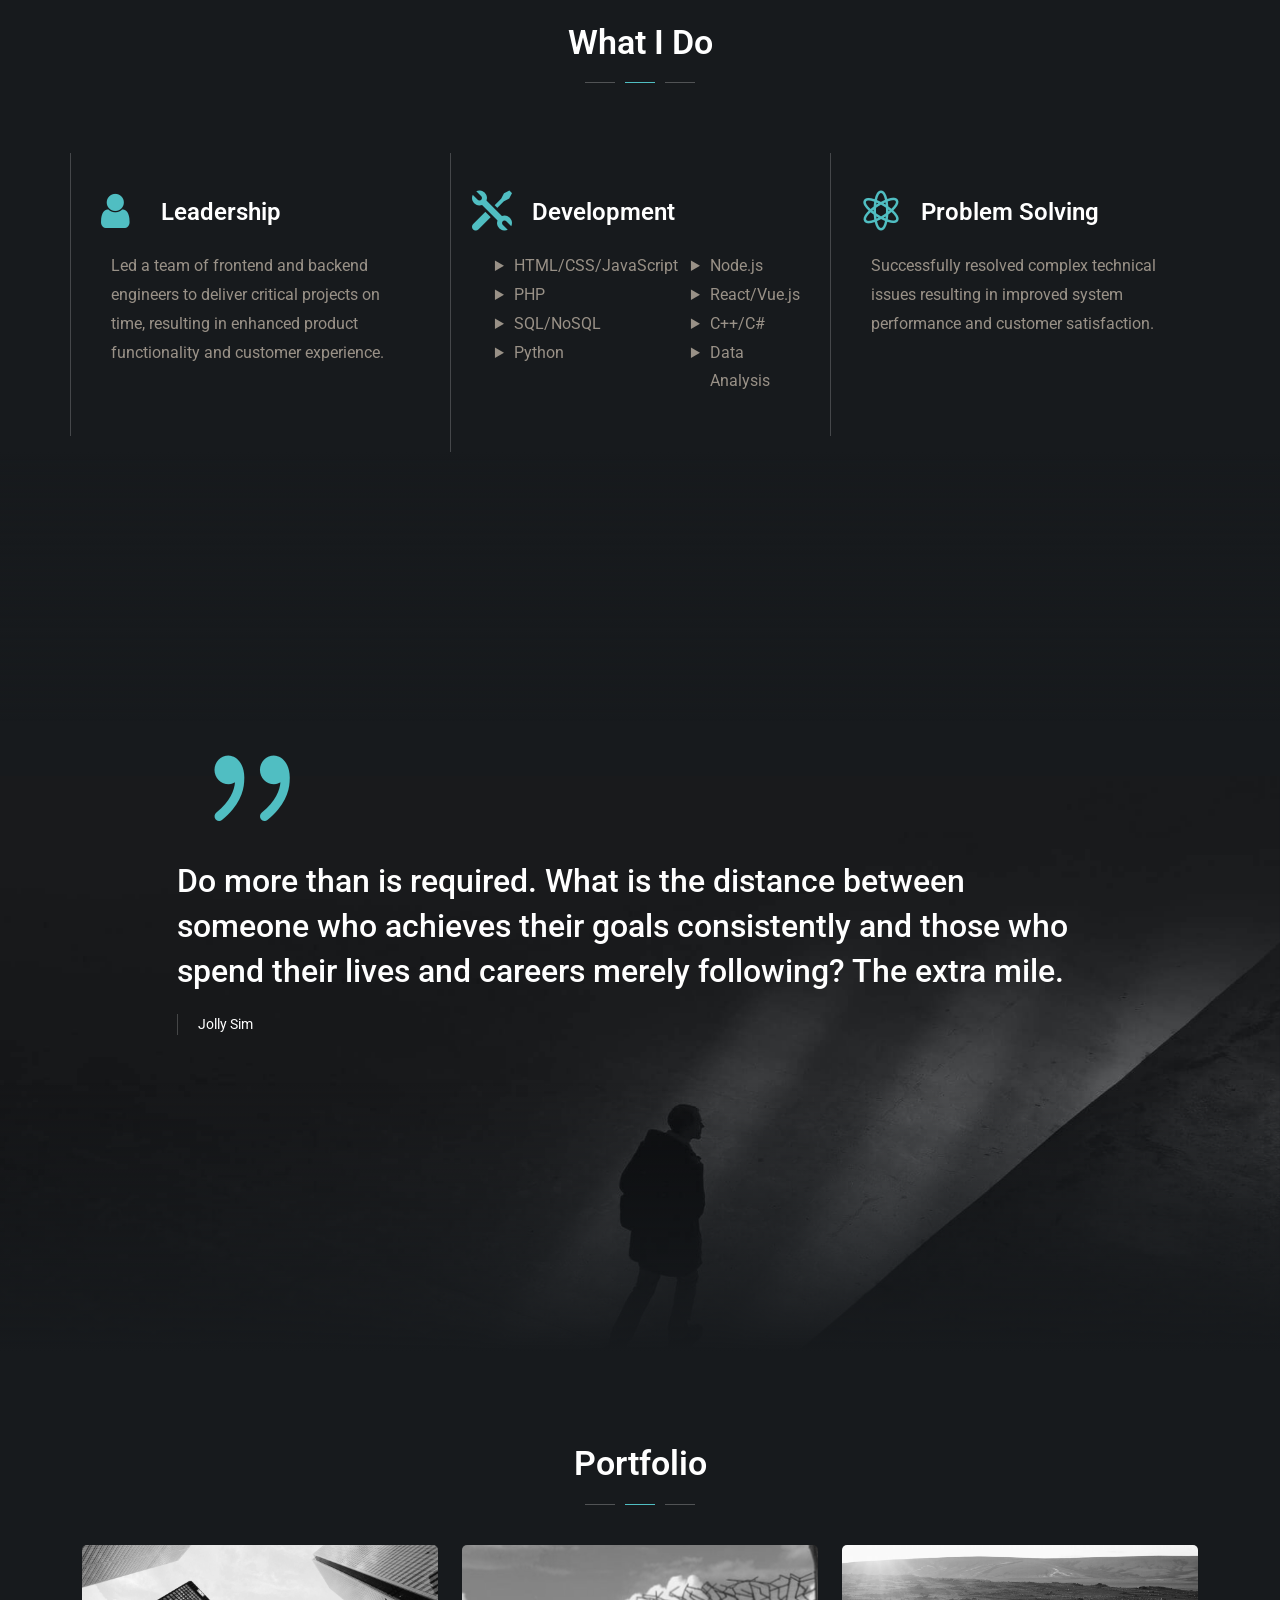
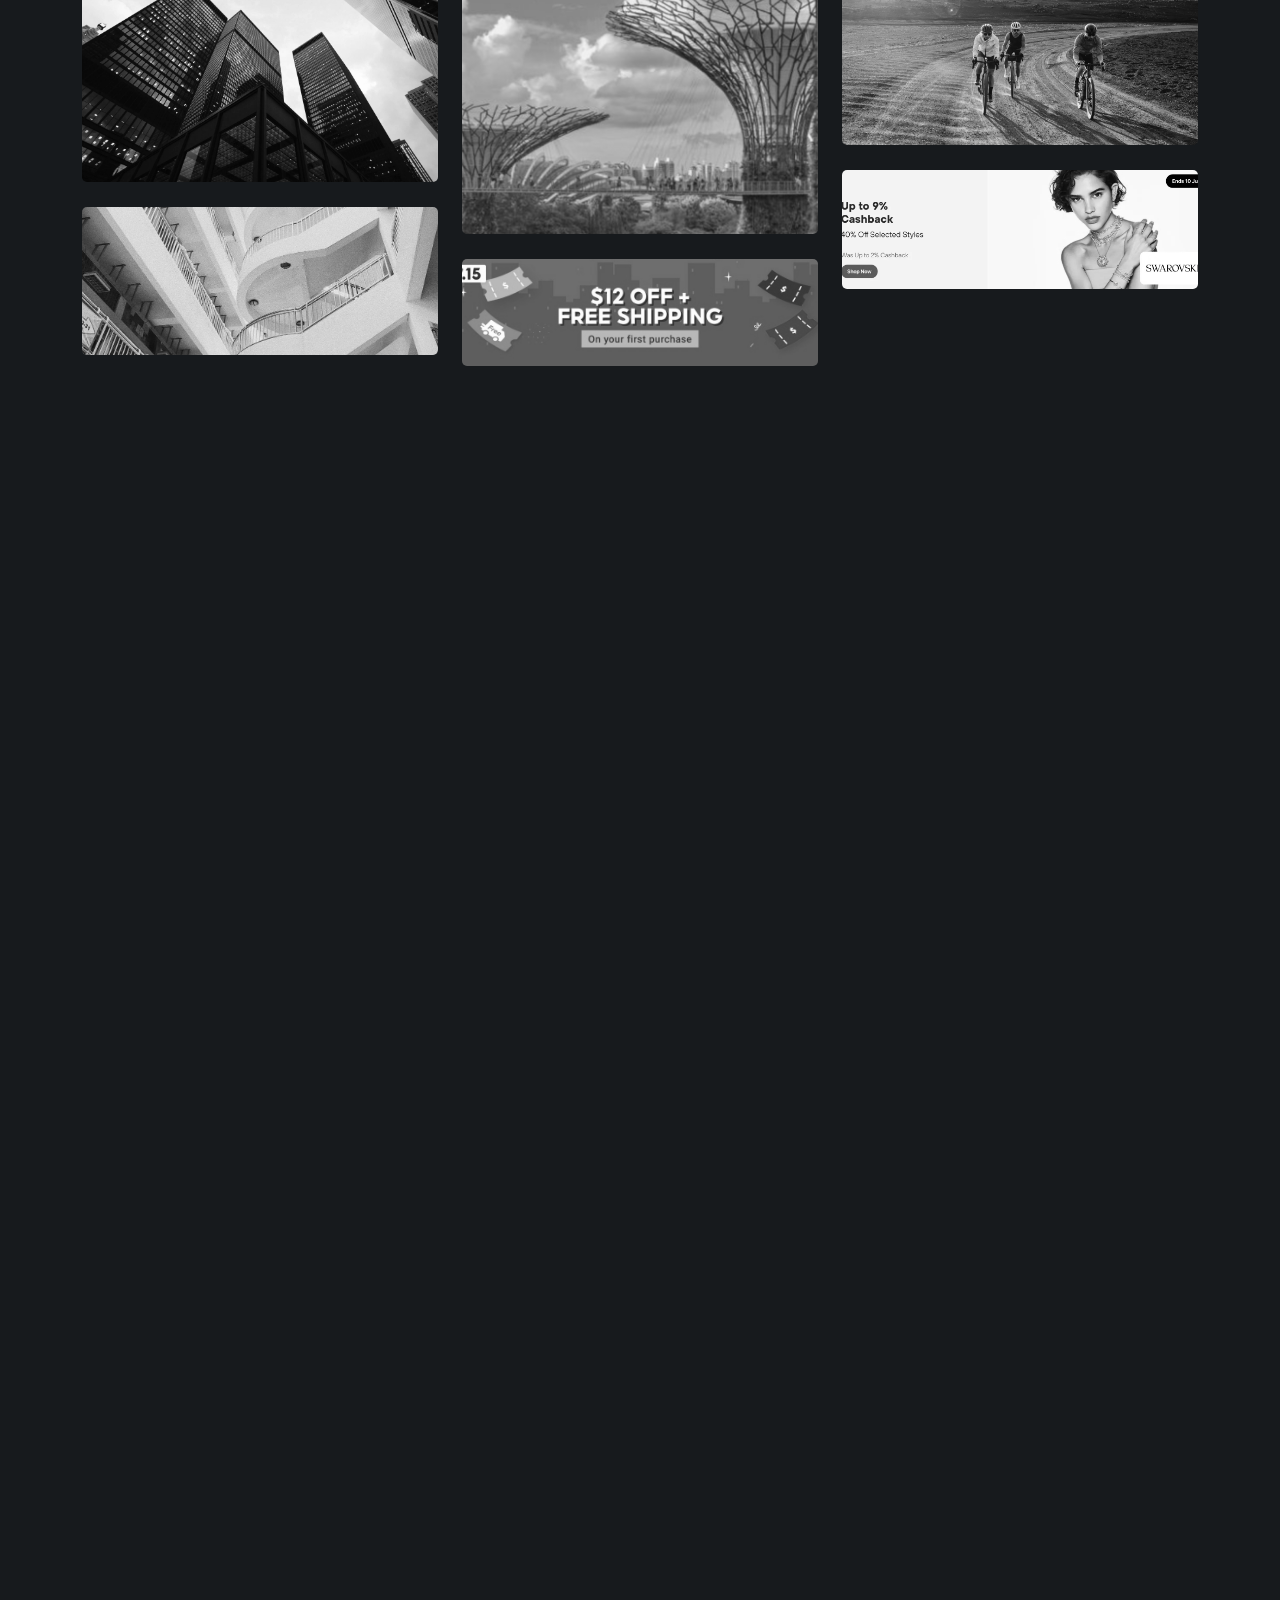
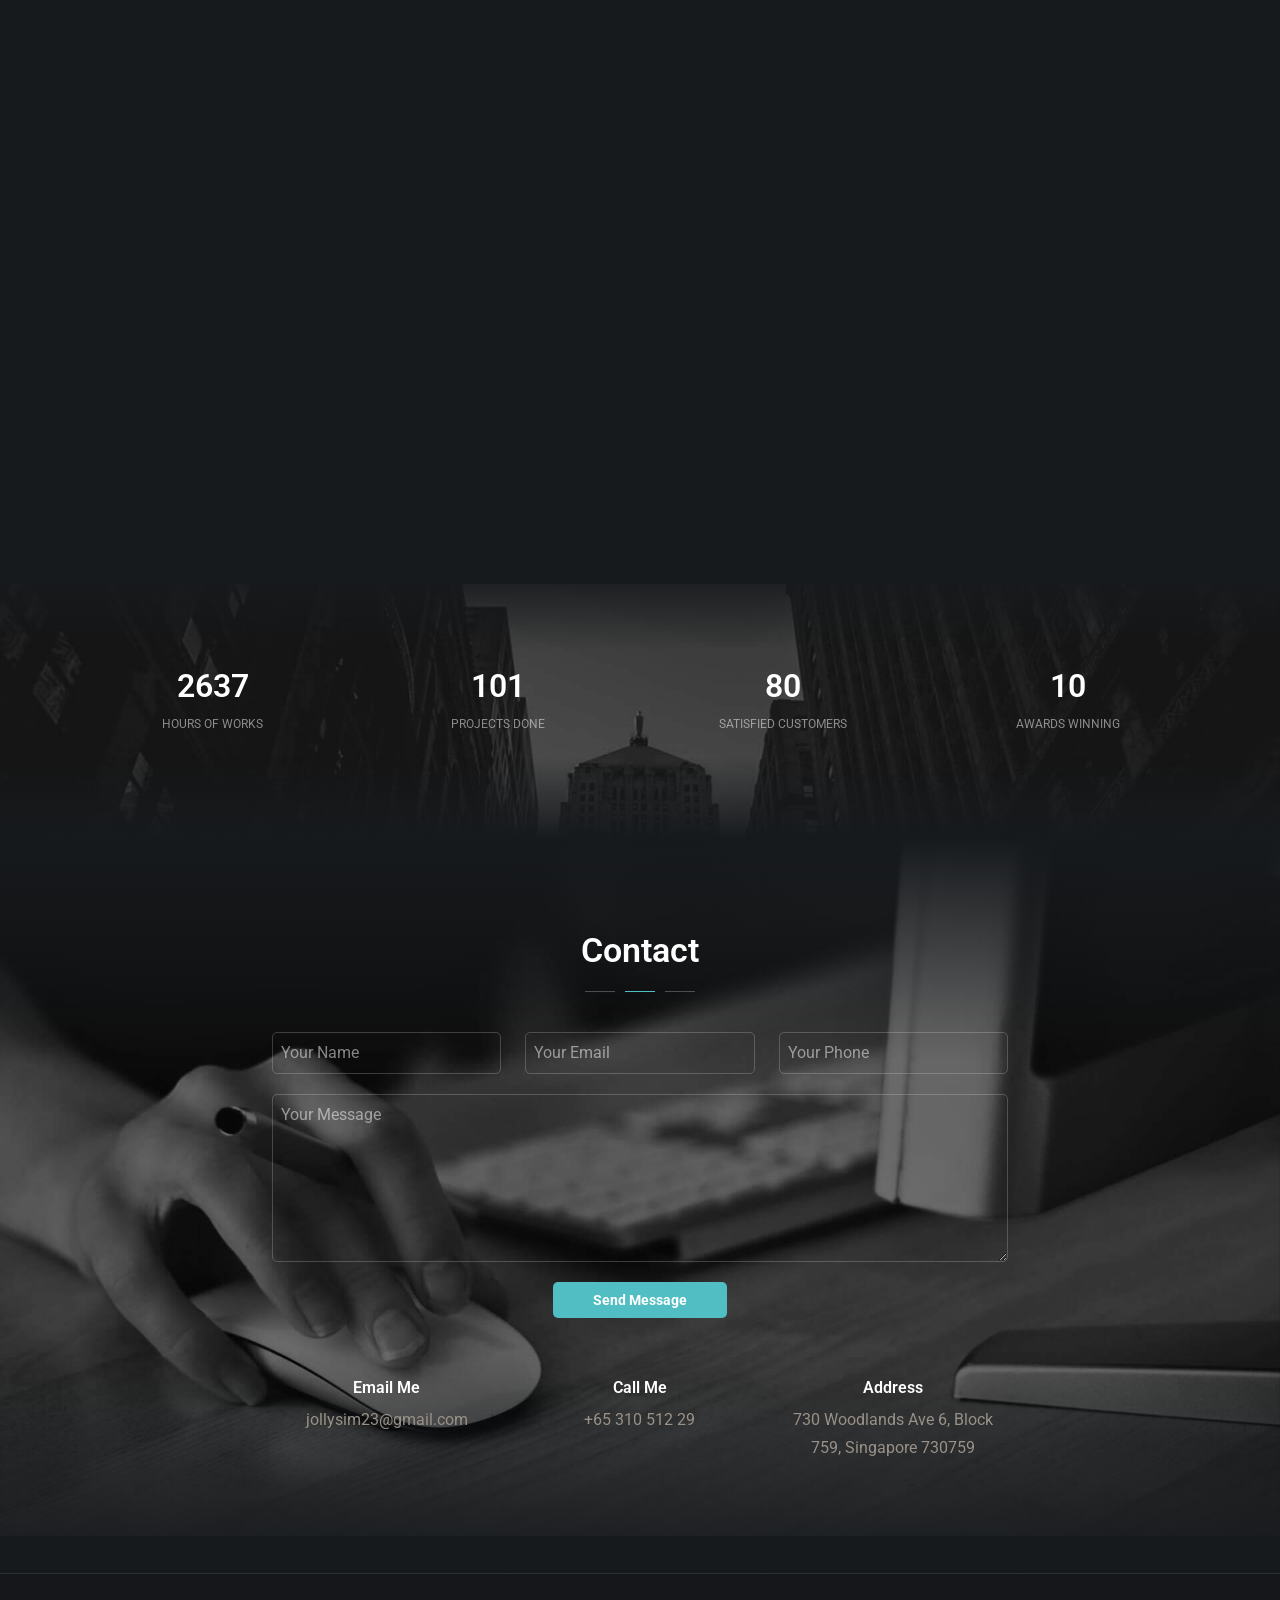
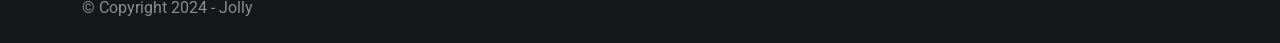
==== commit 7146d788: "updating 0911" ====
--- a/index.html
+++ b/index.html
@@ -91,14 +91,14 @@
                                     Hi, I'm <span class="id-color">Jolly Sim</span><br>a
                                     <div class="typed-strings">
                                         <p>Freelancer</p>
-                                        <p>Backend Developer</p>
+                                        <p>Full-stack Developer</p>
                                         <p>UI/UX Designer</p>
                                     </div>
                                     <div class="typed"></div>
                                 </div>
                                 <p class="wow fadeInUp" data-wow-delay=".6s">
                                     <b style="font-size: large;"><i class="d icon_quotations"></i>Creation is my Life!<i class="d icon_quotations"></i></b><br>
-                                    Experienced Senior Backend Software Engineer with a strong focus on Python and Web.
+                                    Experienced Senior Full-Stack Developer with a strong focus on Python and Web.
                                 </p>
                                 <div class="spacer-10"></div>
                                 <a class="btn-main wow fadeInUp" data-wow-delay=".6s" href="#section-contact">Contact</a>
@@ -123,7 +123,7 @@
                         </div>
                         <div class="col-md-6 wow fadeInUp" data-wow-delay=".2s">
                             <h2>About Me</h2>
-                            <p>Experienced Senior Backend Software Engineer with a strong focus on
+                            <p>Experienced Senior Full-stack Developer with a strong focus on
                                 Python and Web. Proven track record in developing high-performance
                                 backend systems, optimizing architecture, and ensuring continuous
                                 availability of critical APIs. Skilled in AWS services, SQL/NoSQL
@@ -200,7 +200,7 @@
                                         <i class="fa fa-user id-color"></i>
                                         <div class="text">
                                             <h3>Leadership</h3>
-                                            Led a team of backend engineers to deliver critical projects on time, resulting in enhanced product functionality and customer experience. <br><br>
+                                            Led a team of frontend and backend engineers to deliver critical projects on time, resulting in enhanced product functionality and customer experience. <br><br>
                                         </div>
                                     </div>
                                 </div>
@@ -357,34 +357,30 @@
                                 <h3 class="s_border">Experiences</h3>
                                 <ul class="d_timeline">
                                     <li class="d_timeline-item">
-                                        <h3 class="d_timeline-title">2020 - 2023</h3>
-                                        <p class="d_timeline-text"><span class="d_title">Senior Software Developer</span><span class="d_company">ST Engineering</span>
-                                            1. Participated in 3 continuing education training courses to learn
-                                            modern practices and to learn new coding languages <br>
-                                            2. Managed the development and maintenance of 17 client-side and
-                                            server-side applications <br>
-                                            3. Worked collaboratively with 2 development teams to identify issues
-                                            with program pipelines and project scope <br>
-                                            4. Developed and implemented new computational algorithms and
-                                            software tools, decreasing project completion time by ~36%
+                                        <h3 class="d_timeline-title">2020 - 2024</h3>
+                                        <p class="d_timeline-text"><span class="d_title">Senior Full-stack Developer</span><span class="d_company">ST Engineering</span>
+                                            1. Led full stack development for a customer-facing web application, resulting in 25% faster loading times and an improved user experience <br>
+                                            2. Worked with Core Java to develop automated solutions to include web interfaces using HTML, CSS, JavaScript and Web services <br>
+                                            3. Developed indexed database architecture using SQL procedures and triggers for 10 different applications <br>
+                                            4. Worked with a committee of 6 members to organize fun-activities for the employees
                                             </p>
                                     </li>
                                     <li class="d_timeline-item">
                                         <h3 class="d_timeline-title">2017 - 2020</h3>
-                                        <p class="d_timeline-text"><span class="d_title">Senior Web Developer</span><span class="d_company">Asteria Aerospace Pvt.Ltd</span>
+                                        <p class="d_timeline-text"><span class="d_title">Junior Backend Developer</span><span class="d_company">Asteria Aerospace Pvt.Ltd</span>
                                             1. Compiled and analyzed 300+ datasets, processes, and codebases
                                             and troubleshot problems to identify improvements <br>
                                             2. Collaborated with 6 front-end developers and 10+ other team
                                             members to establish objectives <br>
-                                            3. Designed ~7 functional and cohesive web applications to enhance
+                                            3. Designed 7 functional and cohesive web applications to enhance
                                             the experience of end users <br>
-                                            4. Developed ideas for 3 new programs, products, and features by
-                                            monitoring industry developments and trends
+                                            4. Directed a team of 10 through the successful launch of a software product, completing it ahead of schedule and under budgets <br>
+                                            5. Developed ideas for 3 new programs, products, and features by monitoring industry developments and trends.
                                             </p>
                                     </li>
                                     <li class="d_timeline-item">
                                         <h3 class="d_timeline-title">2015 - 2017</h3>
-                                        <p class="d_timeline-text"><span class="d_title">Junior Web Developer</span><span class="d_company">TechSolutions Ltd</span>
+                                        <p class="d_timeline-text"><span class="d_title">Web Developer</span><span class="d_company">TechSolutions Ltd</span>
                                             1. Created, coded, and improved 20+ servers, server-side applications, and databases <br>
                                             2. Implemented user surveys, increasing user satisfaction by 34% <br>
                                             3. Improved 6 back-end applications through testing and
@@ -401,12 +397,12 @@
                                 <h3 class="s_border">Education</h3>
                                 <ul class="d_timeline">
                                     <li class="d_timeline-item">
-                                        <h3 class="d_timeline-title">2011 - 2015</h3>
-                                        <p class="d_timeline-text"><span class="d_title">Bachelor of Engineering</span><span class="d_company">Nanyang Technological University Singapore</span>At Nanyang Technological University Singapore, I earned my Bachelor of Engineering in Computer Science, diving deep into the world of web backend technology. My university years were a mix of challenging coursework and hands-on projects that prepared me for the real-world tech industry..</p>
+                                        <h3 class="d_timeline-title">2013 - 2015</h3>
+                                        <p class="d_timeline-text"><span class="d_title">Master's degree in Computer Science</span><span class="d_company">Singapore University of Technology and Design - SUTD</span>At the Singapore University of Technology and Design, I earned my Master's degree in Computer Science with a focus on web backend technology. My university experience was enriched by advanced coursework and hands-on projects, which honed my skills and prepared me for a successful career in the tech industry.</p>
                                     </li>
                                     <li class="d_timeline-item">
-                                        <h3 class="d_timeline-title">2009 - 2011</h3>
-                                        <p class="d_timeline-text"><span class="d_title">Master's degree in Computer Science</span><span class="d_company">Singapore University of Technology and Design - SUTD</span>At the Singapore University of Technology and Design, I earned my Master's degree in Computer Science with a focus on web backend technology. My university experience was enriched by advanced coursework and hands-on projects, which honed my skills and prepared me for a successful career in the tech industry.</p>
+                                        <h3 class="d_timeline-title">2009 - 2013</h3>
+                                        <p class="d_timeline-text"><span class="d_title">Bachelor of Engineering</span><span class="d_company">Nanyang Technological University Singapore</span>At Nanyang Technological University Singapore, I earned my Bachelor of Engineering in Computer Science, diving deep into the world of web backend technology. My university years were a mix of challenging coursework and hands-on projects that prepared me for the real-world tech industry..</p>
                                     </li>
                                     
                                 </ul>
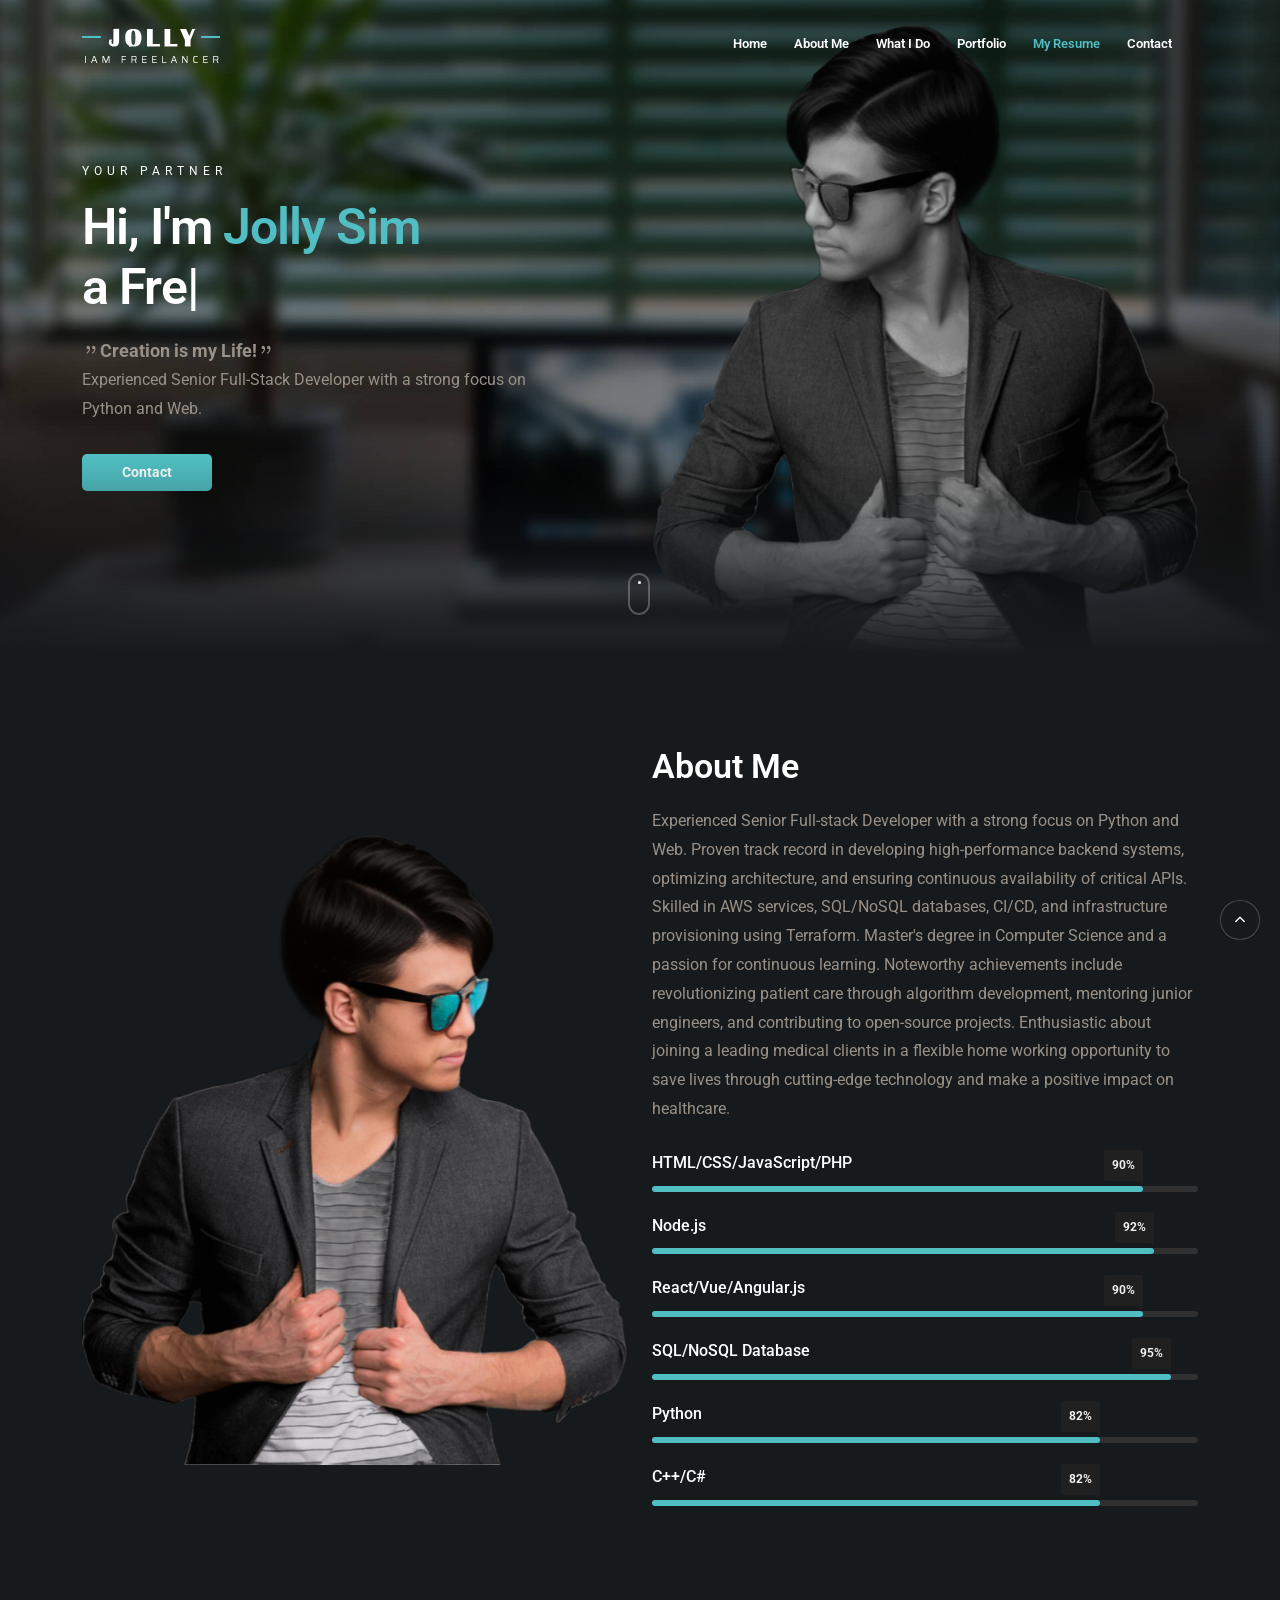
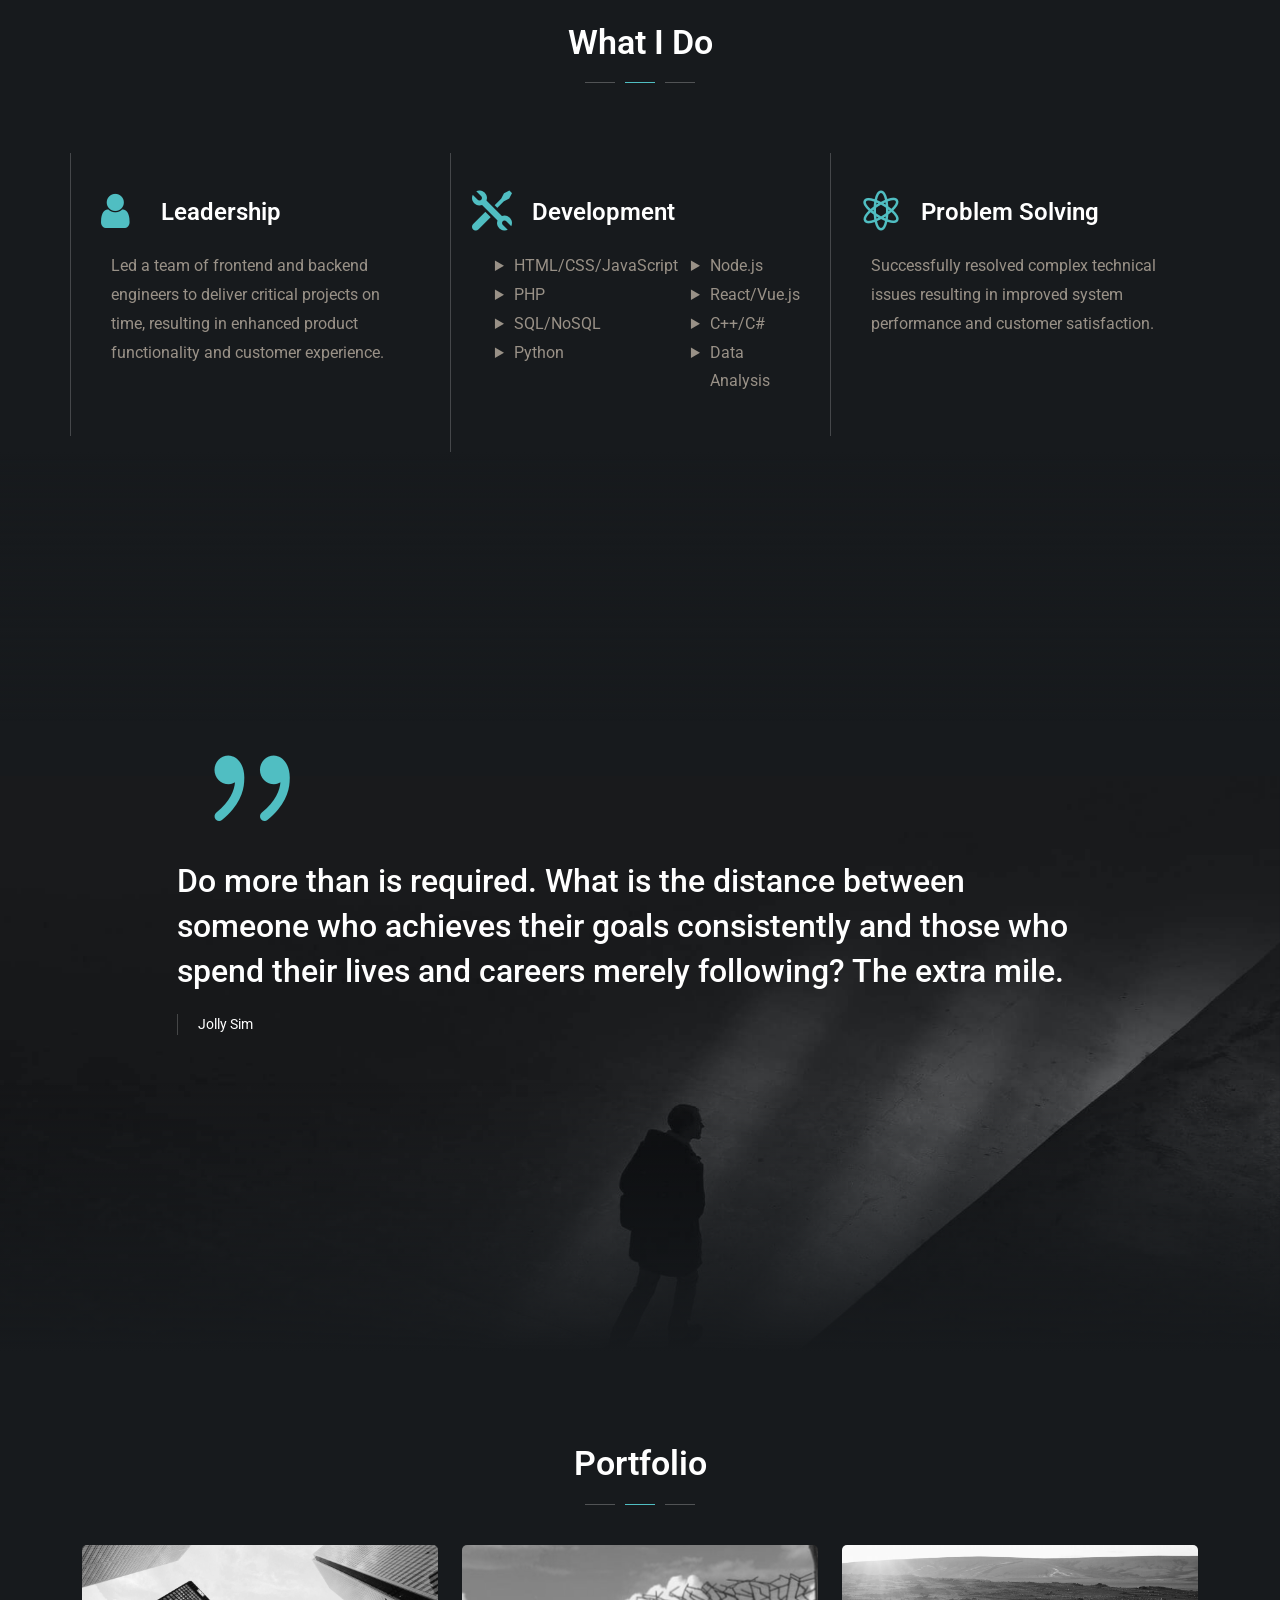
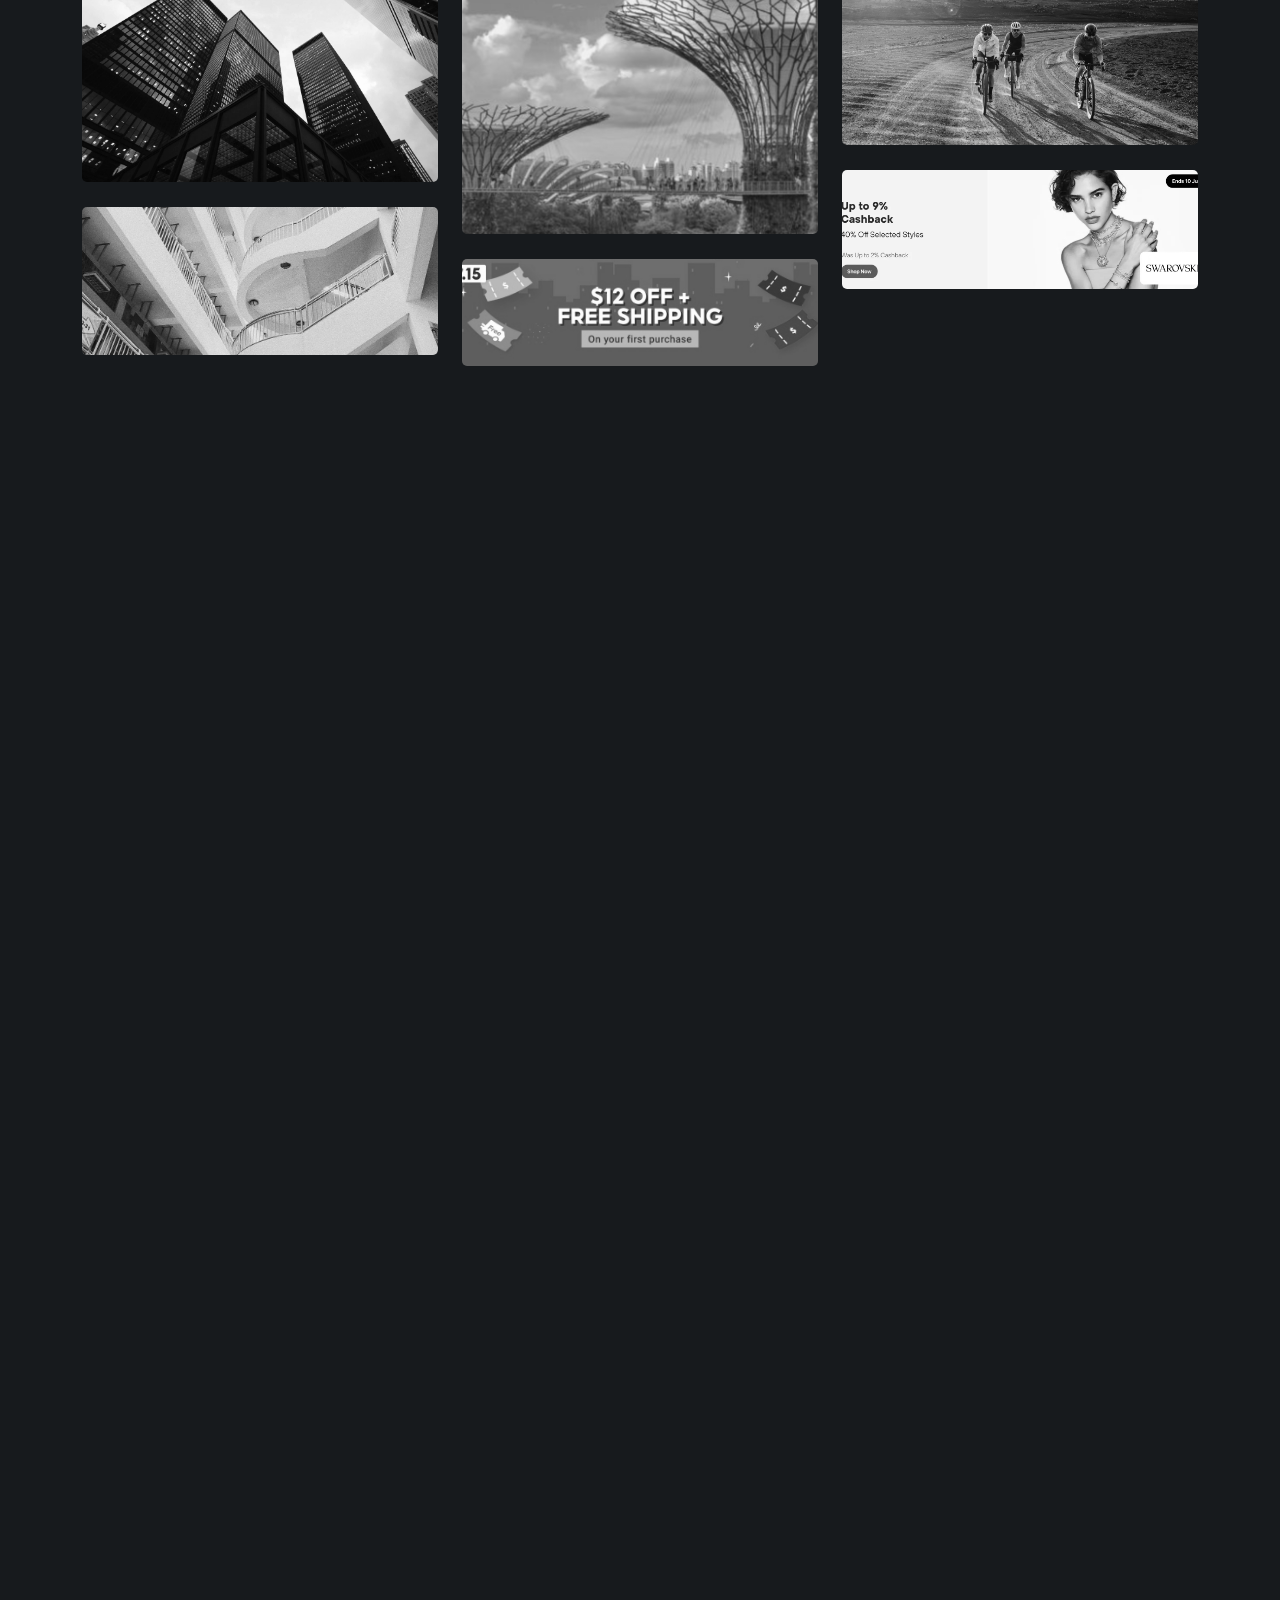
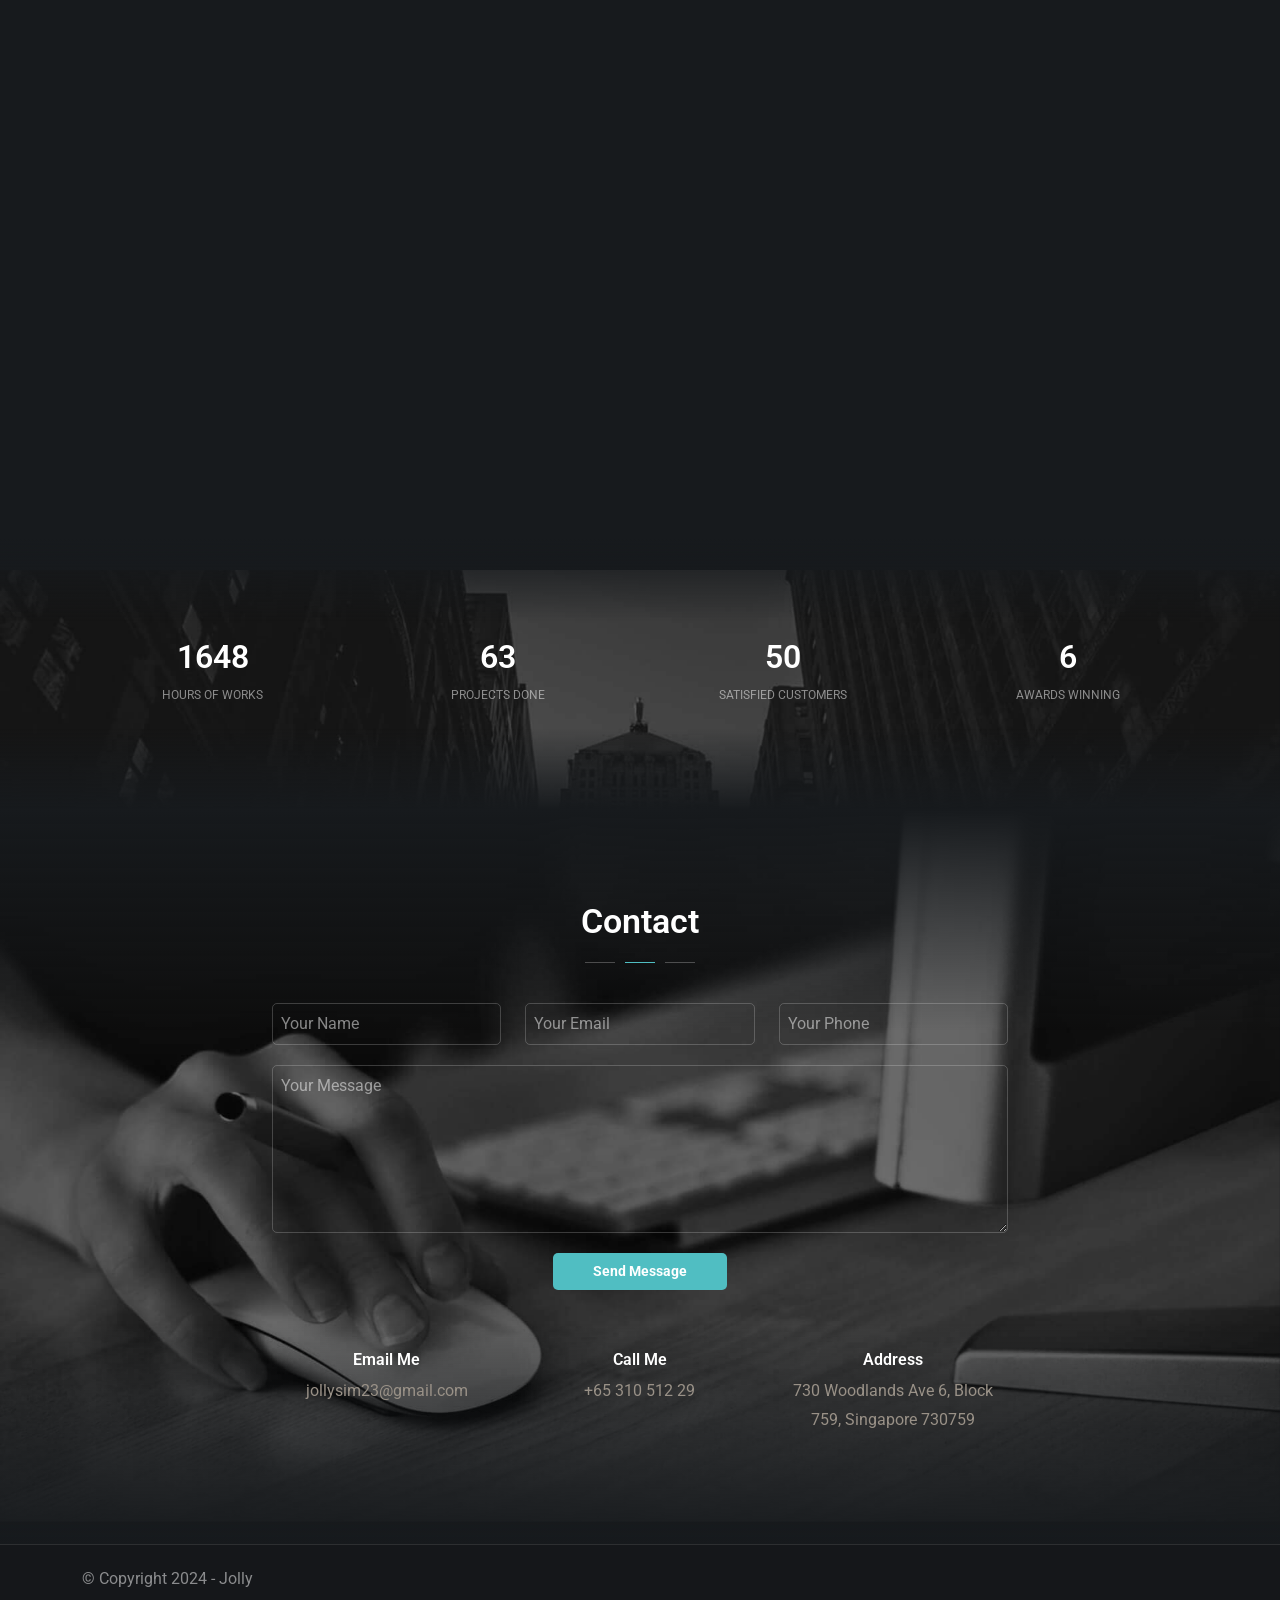
==== commit 11e68309: "Update index.html" ====
--- a/index.html
+++ b/index.html
@@ -132,7 +132,7 @@
                                 learning. Noteworthy achievements include revolutionizing patient care
                                 through algorithm development, mentoring junior engineers, and
                                 contributing to open-source projects. Enthusiastic about joining a
-                                leading medical client in a flexible home working opportunity to save
+                                leading medical clients in a flexible home working opportunity to save
                                 lives through cutting-edge technology and make a positive impact on
                                 healthcare.
                                 </p>
@@ -144,7 +144,19 @@
                                     </div>
                                     <div class="d-progress-line"><span class="d-fill-line"></span></div>
                                 </div>
-
+                                <div class="d-skill" data-value="92%">
+                                    <div class="d-info">
+                                      <span>Node.js</span>
+                                    </div>
+                                    <div class="d-progress-line"><span class="d-fill-line"></span></div>
+                                </div>
+
+                                <div class="d-skill" data-value="90%">
+                                    <div class="d-info">
+                                      <span>React/Vue/Angular.js</span>
+                                    </div>
+                                    <div class="d-progress-line"><span class="d-fill-line"></span></div>
+                                </div>
                                 <div class="d-skill" data-value="95%">
                                     <div class="d-info">
                                       <span>SQL/NoSQL Database</span>
@@ -161,20 +173,6 @@
                                 <div class="d-skill" data-value="82%">
                                     <div class="d-info">
                                       <span>C++/C#</span>
-                                    </div>
-                                    <div class="d-progress-line"><span class="d-fill-line"></span></div>
-                                </div>
-
-                                <div class="d-skill" data-value="92%">
-                                    <div class="d-info">
-                                      <span>Node.js</span>
-                                    </div>
-                                    <div class="d-progress-line"><span class="d-fill-line"></span></div>
-                                </div>
-
-                                <div class="d-skill" data-value="80%">
-                                    <div class="d-info">
-                                      <span>React/Vue/Angular.js</span>
                                     </div>
                                     <div class="d-progress-line"><span class="d-fill-line"></span></div>
                                 </div>
@@ -360,33 +358,27 @@
                                         <h3 class="d_timeline-title">2020 - 2024</h3>
                                         <p class="d_timeline-text"><span class="d_title">Senior Full-stack Developer</span><span class="d_company">ST Engineering</span>
                                             1. Led full stack development for a customer-facing web application, resulting in 25% faster loading times and an improved user experience <br>
-                                            2. Worked with Core Java to develop automated solutions to include web interfaces using HTML, CSS, JavaScript and Web services <br>
+                                            2. Worked with Node.js to develop automated solutions to include web interfaces using HTML, CSS, JavaScript and Web services <br>
                                             3. Developed indexed database architecture using SQL procedures and triggers for 10 different applications <br>
                                             4. Worked with a committee of 6 members to organize fun-activities for the employees
                                             </p>
                                     </li>
                                     <li class="d_timeline-item">
                                         <h3 class="d_timeline-title">2017 - 2020</h3>
-                                        <p class="d_timeline-text"><span class="d_title">Junior Backend Developer</span><span class="d_company">Asteria Aerospace Pvt.Ltd</span>
-                                            1. Compiled and analyzed 300+ datasets, processes, and codebases
-                                            and troubleshot problems to identify improvements <br>
-                                            2. Collaborated with 6 front-end developers and 10+ other team
-                                            members to establish objectives <br>
-                                            3. Designed 7 functional and cohesive web applications to enhance
-                                            the experience of end users <br>
-                                            4. Directed a team of 10 through the successful launch of a software product, completing it ahead of schedule and under budgets <br>
-                                            5. Developed ideas for 3 new programs, products, and features by monitoring industry developments and trends.
+                                        <p class="d_timeline-text"><span class="d_title">Junior Full-stack Developer</span><span class="d_company">Asteria Aerospace Pvt.Ltd</span>
+                                            1. Simultaneously created & maintained scheduled jobs in SQL Server for space maintenance and daily backups of system and user databases for 10 clients <br>
+                                            2. Worked collaboratively with 2 development teams to identify issues with program pipelines and project scope <br>
+                                            3. Increased company revenue by 30% within 2 months after developing and implementing business logic for over 20 features <br>
+                                            4. Designed and Developed UI design for over 15 clients using CSS, HTML, ASP.NET, Vue, and React; websites scoring over 85 on Lighthouse 
                                             </p>
                                     </li>
                                     <li class="d_timeline-item">
                                         <h3 class="d_timeline-title">2015 - 2017</h3>
                                         <p class="d_timeline-text"><span class="d_title">Web Developer</span><span class="d_company">TechSolutions Ltd</span>
-                                            1. Created, coded, and improved 20+ servers, server-side applications, and databases <br>
-                                            2. Implemented user surveys, increasing user satisfaction by 34% <br>
-                                            3. Improved 6 back-end applications through testing and
-                                            troubleshooting, increasing processing effectiveness by 18% <br>
-                                            4. Analyzed current code and industry developments to formulate
-                                            improvements, increasing efficiency by 21% <br>
+                                            ●   Created, coded, and improved 20 servers, server-side applications, and databases  <br>
+                                            ●	Collaborated with 6 front-end developers and 10 other team members to establish objectives <br>
+                                            ●	Improved the UI/UX of 23 clients' websites via responsive front-end using JavaScript, HTML, and CSS <br>
+                                            ●	Improved 6 back-end applications through testing and troubleshooting, increasing processing effectiveness by 18% <br>
                                             </p>
                                     </li>
                                 </ul>
@@ -401,10 +393,10 @@
                                         <p class="d_timeline-text"><span class="d_title">Master's degree in Computer Science</span><span class="d_company">Singapore University of Technology and Design - SUTD</span>At the Singapore University of Technology and Design, I earned my Master's degree in Computer Science with a focus on web backend technology. My university experience was enriched by advanced coursework and hands-on projects, which honed my skills and prepared me for a successful career in the tech industry.</p>
                                     </li>
                                     <li class="d_timeline-item">
-                                        <h3 class="d_timeline-title">2009 - 2013</h3>
+                                        <h3 class="d_timeline-title">2009 - 2012</h3>
                                         <p class="d_timeline-text"><span class="d_title">Bachelor of Engineering</span><span class="d_company">Nanyang Technological University Singapore</span>At Nanyang Technological University Singapore, I earned my Bachelor of Engineering in Computer Science, diving deep into the world of web backend technology. My university years were a mix of challenging coursework and hands-on projects that prepared me for the real-world tech industry..</p>
                                     </li>
-                                    
+        
                                 </ul>
                             </div>
                         </div>
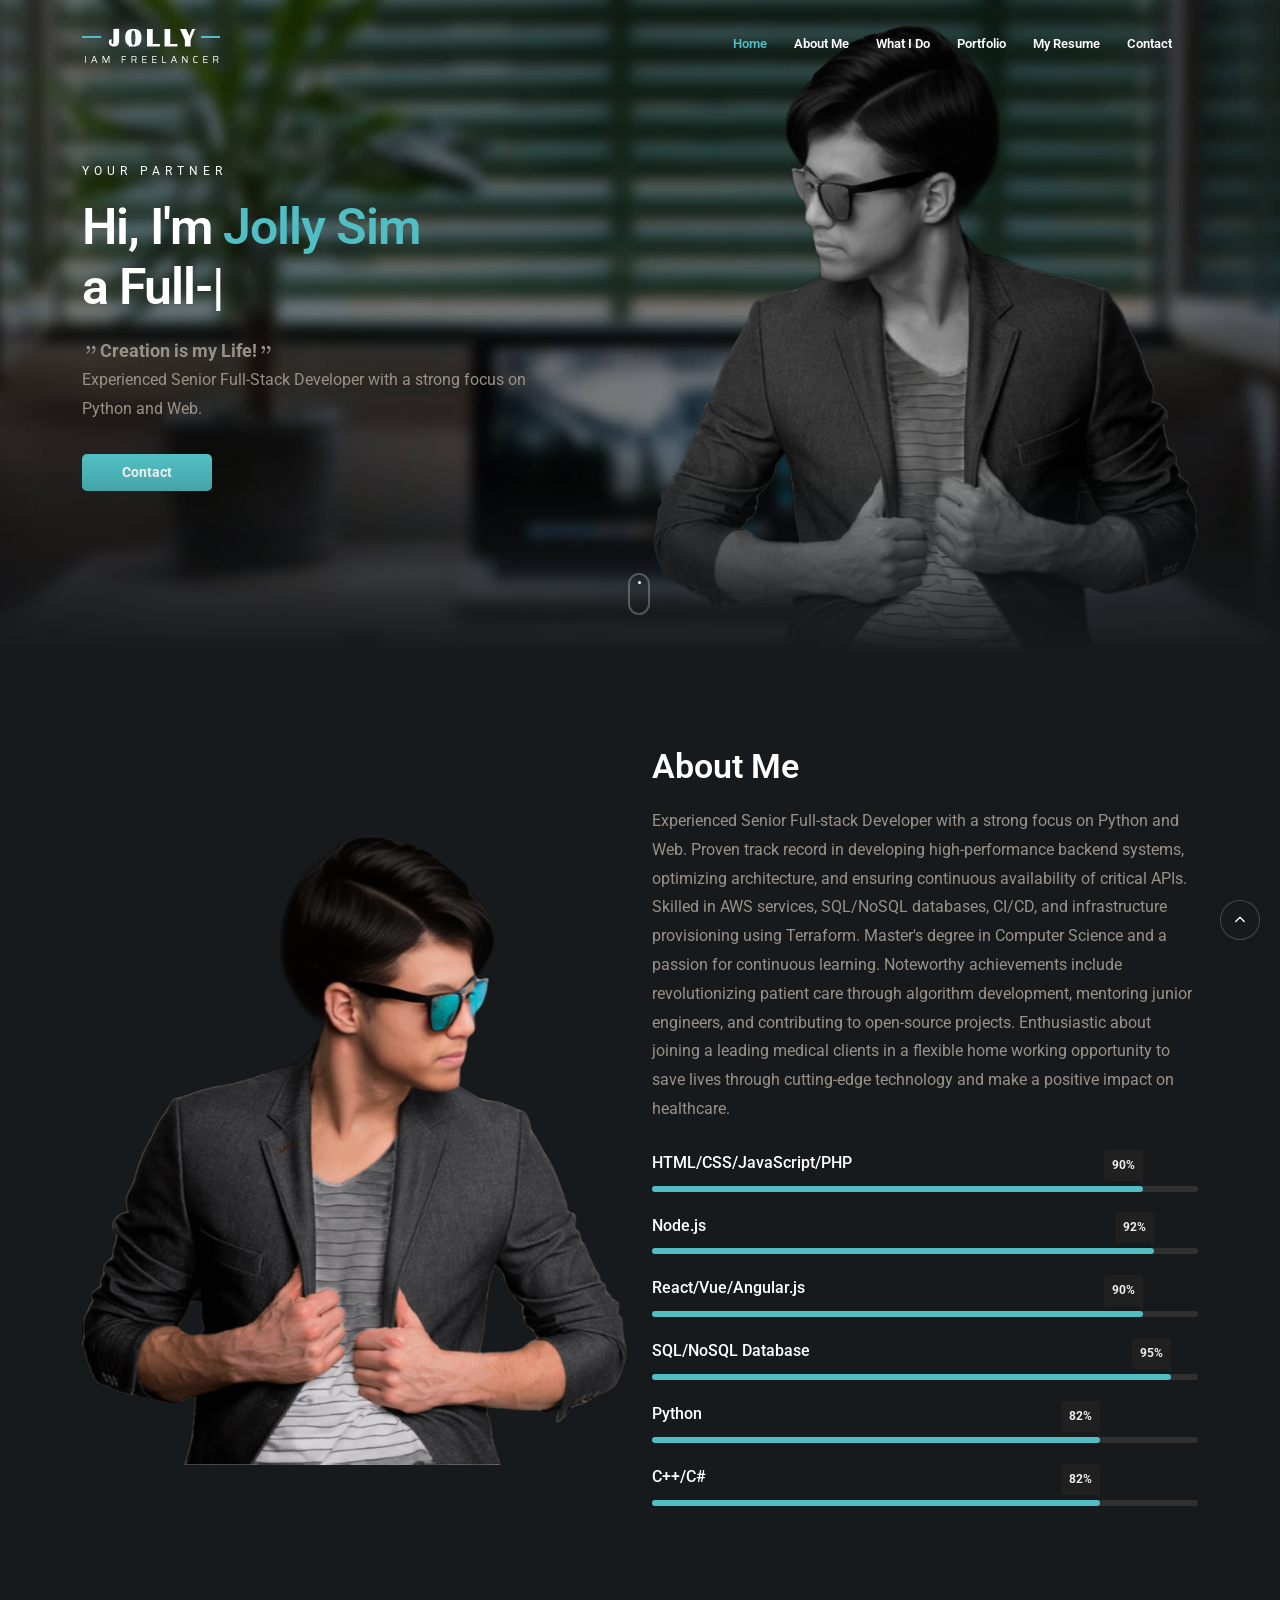
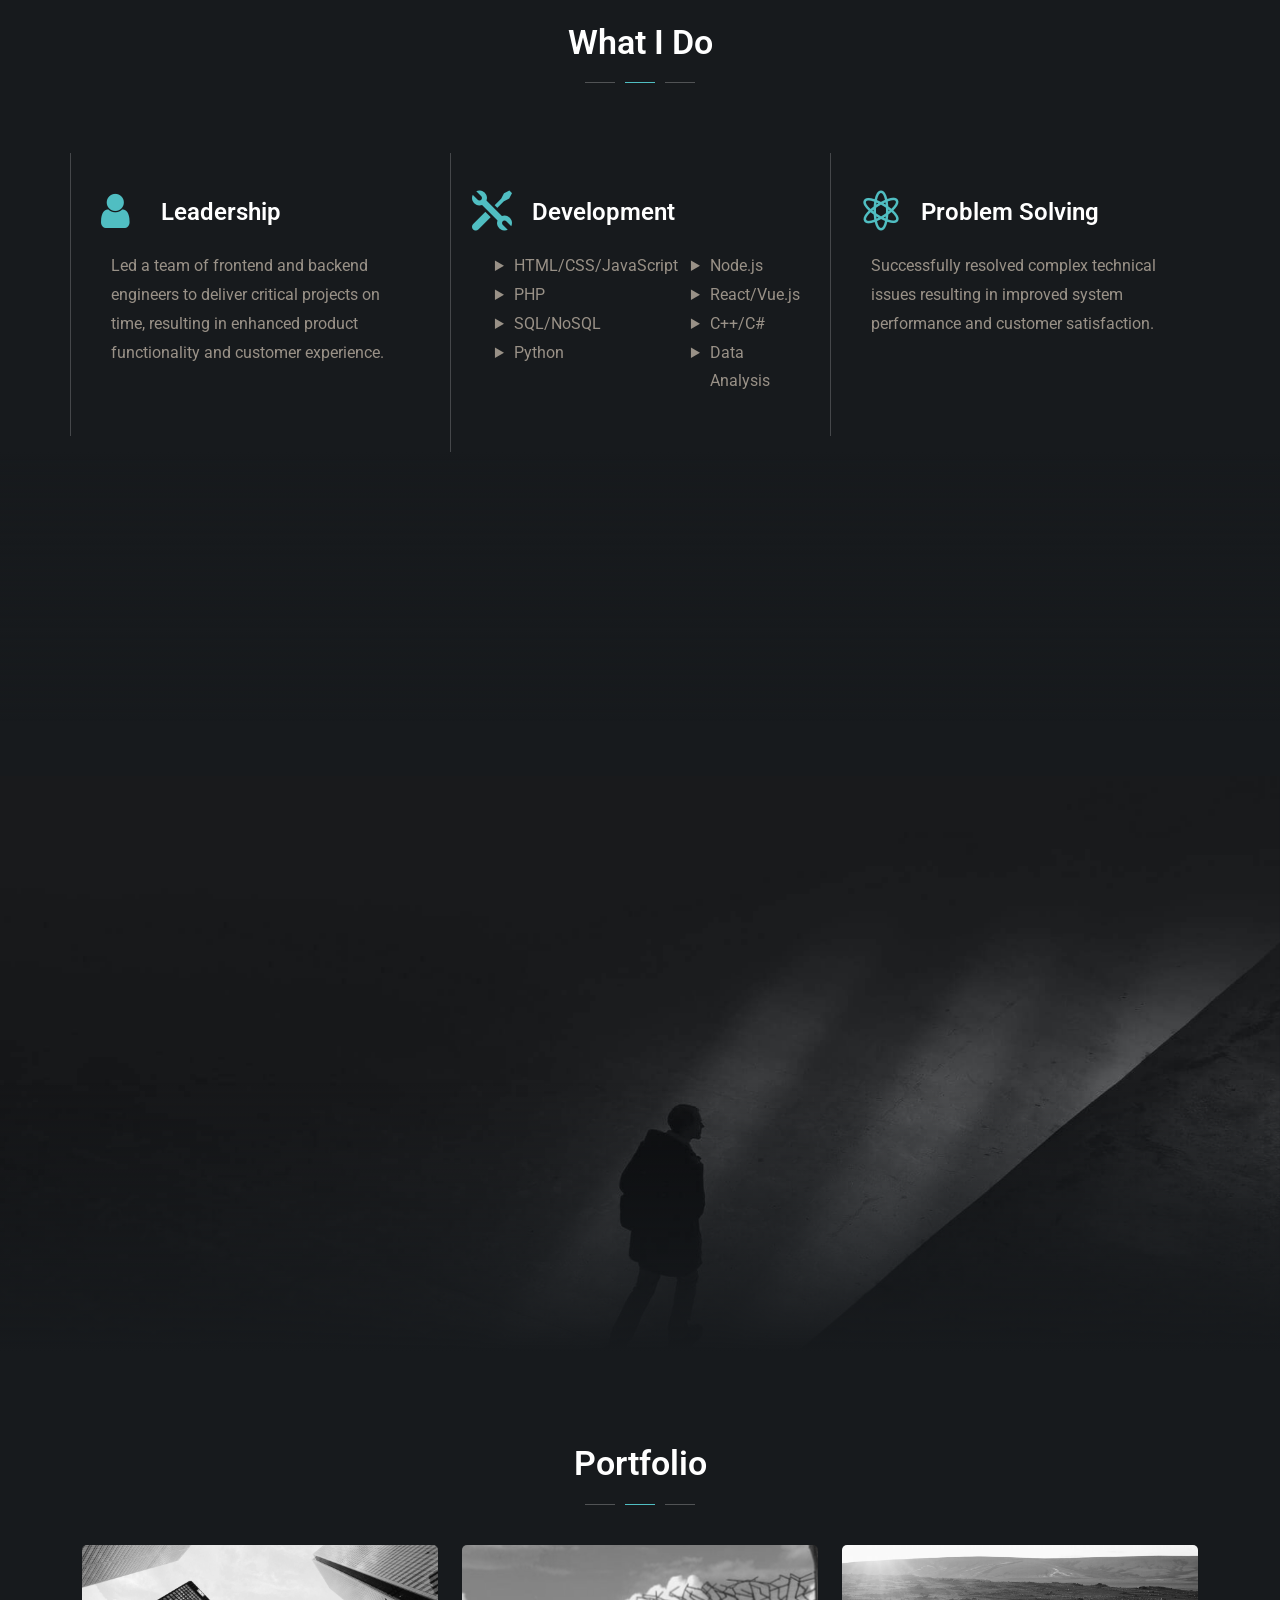
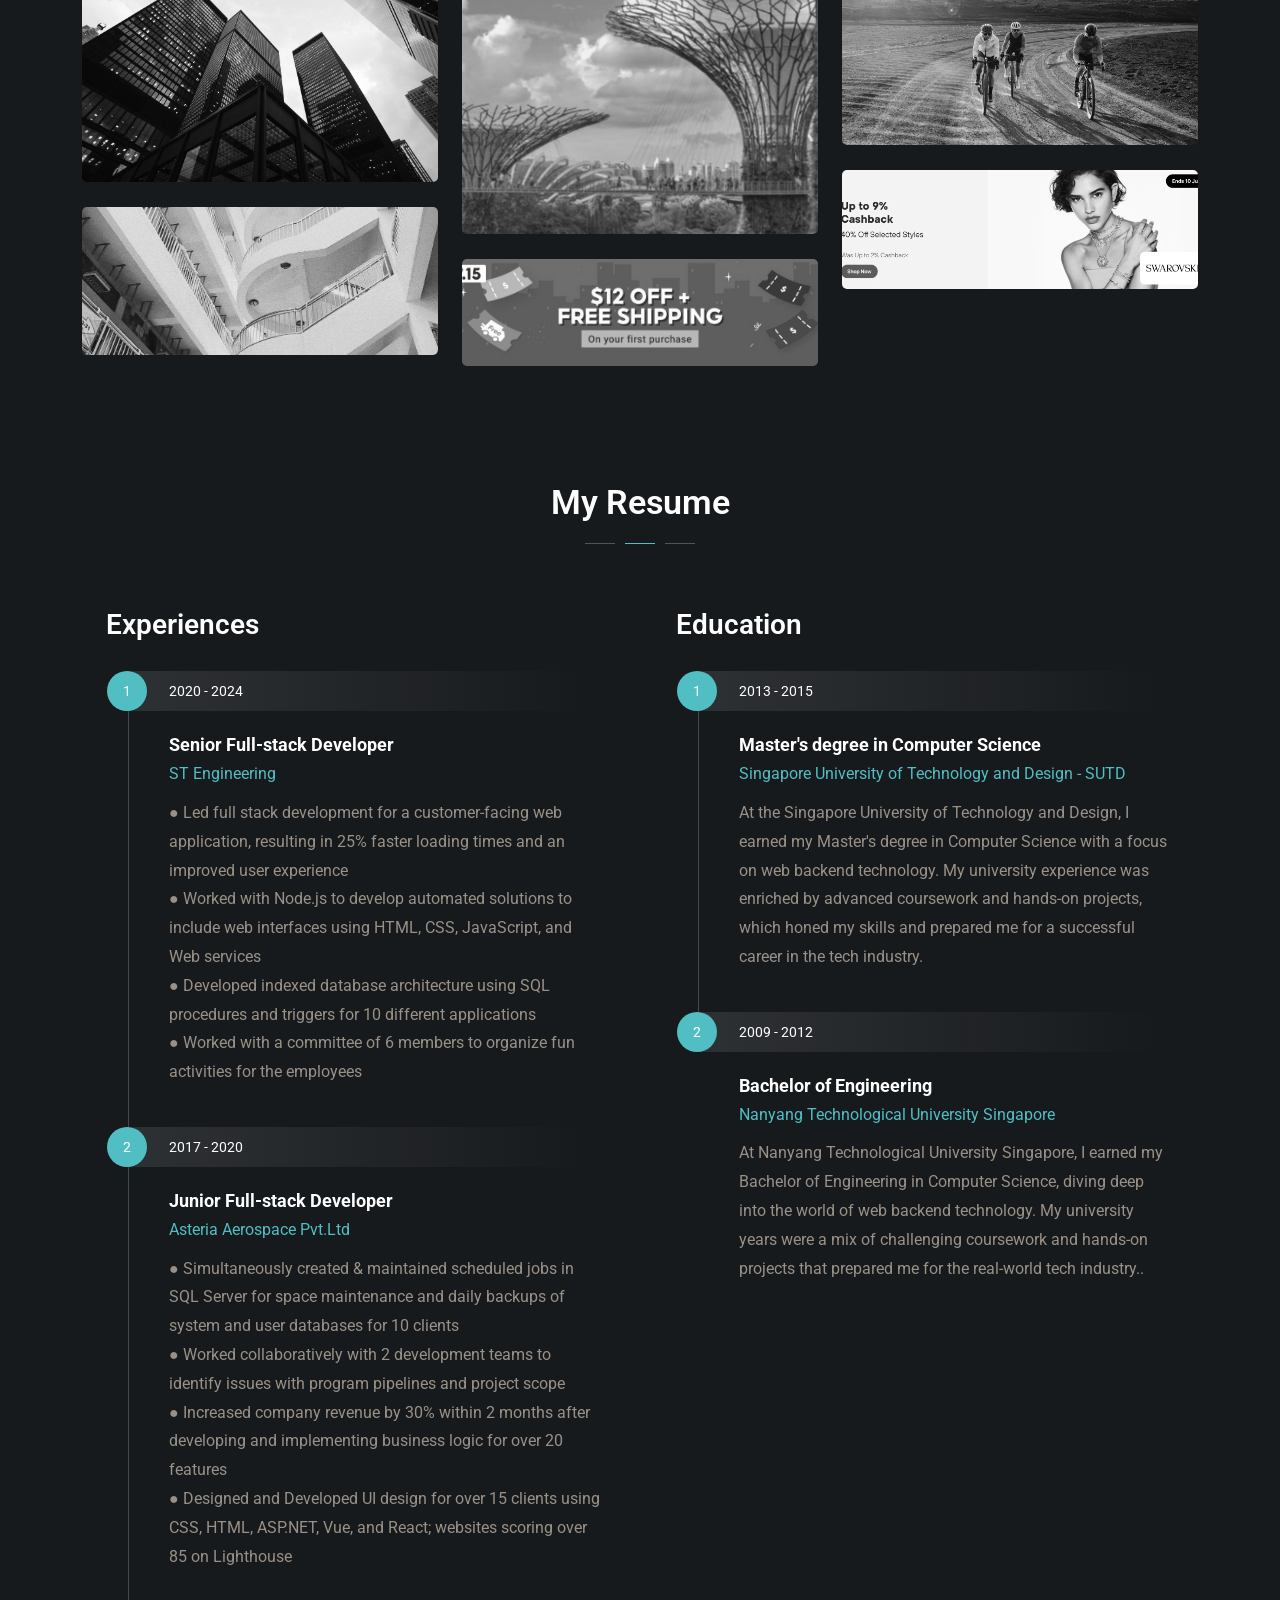
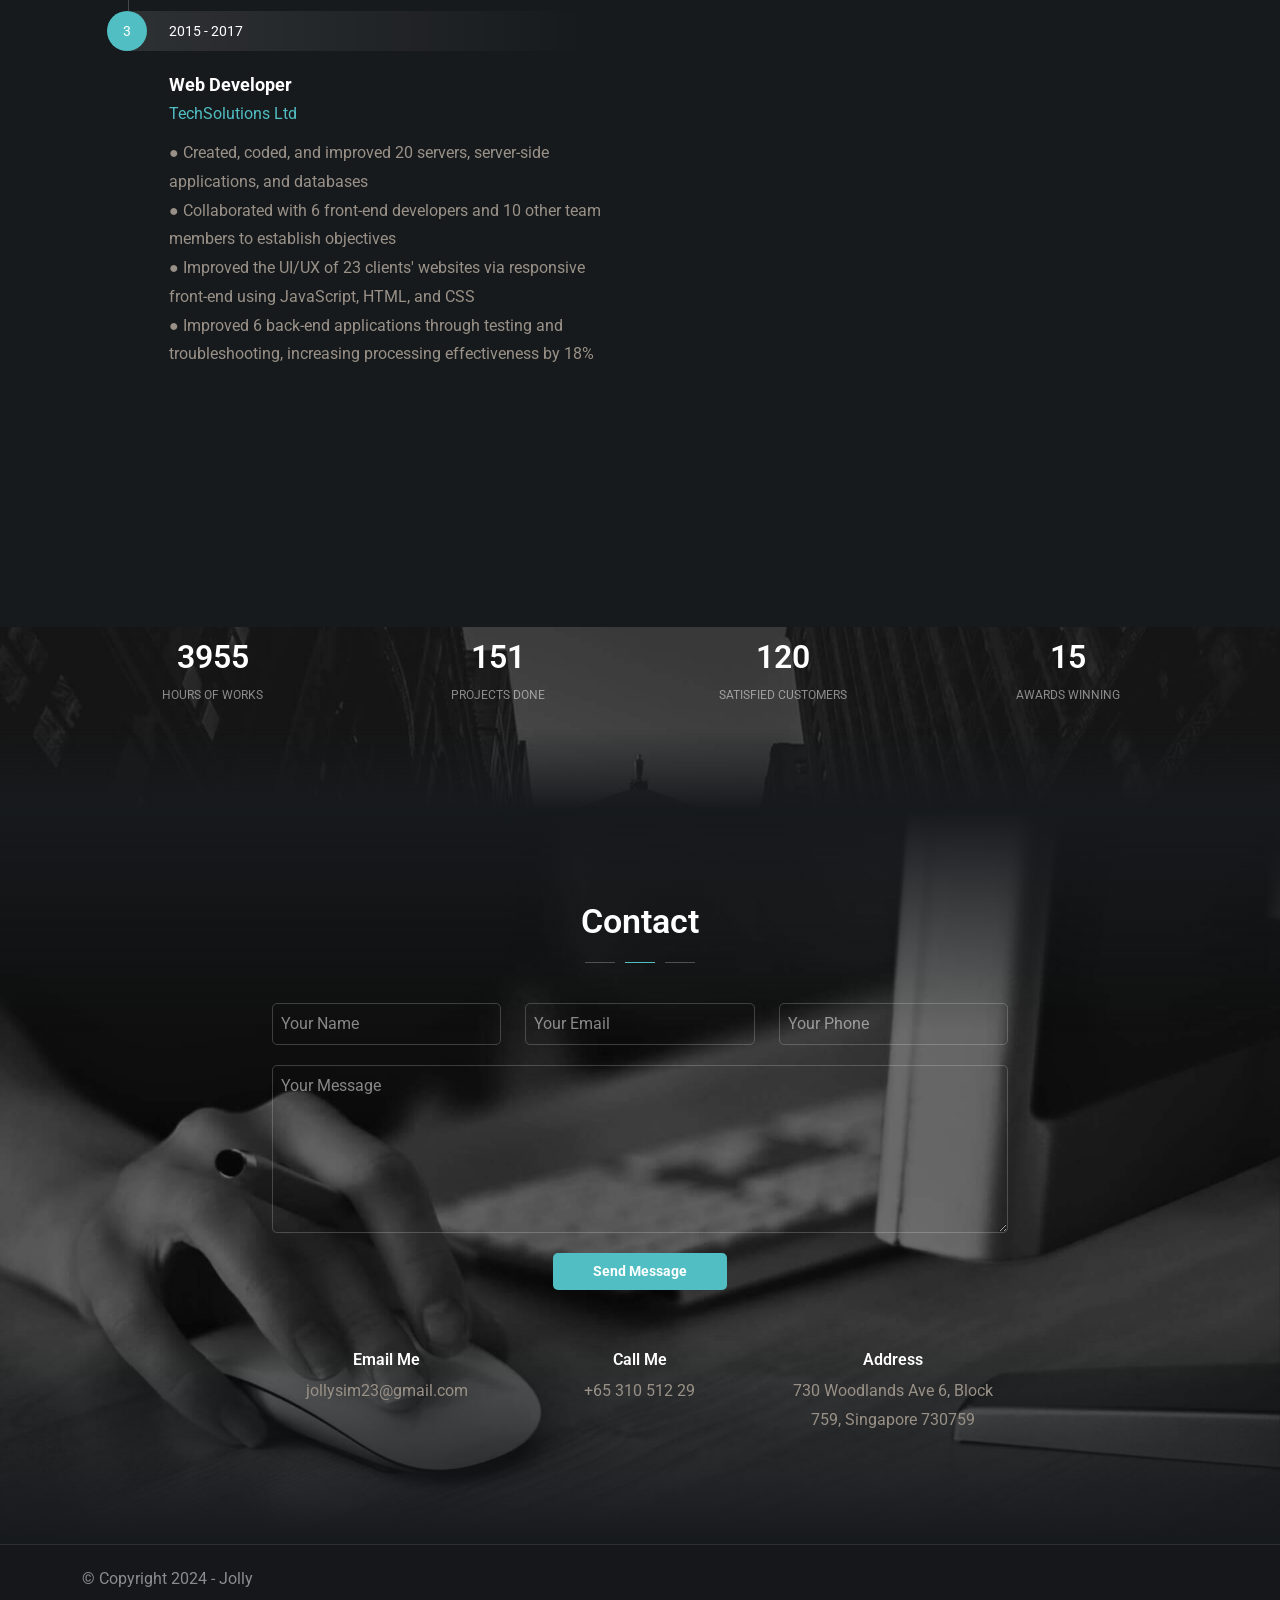
==== commit f43294ef: "Update index.html" ====
--- a/index.html
+++ b/index.html
@@ -357,19 +357,19 @@
                                     <li class="d_timeline-item">
                                         <h3 class="d_timeline-title">2020 - 2024</h3>
                                         <p class="d_timeline-text"><span class="d_title">Senior Full-stack Developer</span><span class="d_company">ST Engineering</span>
-                                            1. Led full stack development for a customer-facing web application, resulting in 25% faster loading times and an improved user experience <br>
-                                            2. Worked with Node.js to develop automated solutions to include web interfaces using HTML, CSS, JavaScript and Web services <br>
-                                            3. Developed indexed database architecture using SQL procedures and triggers for 10 different applications <br>
-                                            4. Worked with a committee of 6 members to organize fun-activities for the employees
+                                            ●  Led full stack development for a customer-facing web application, resulting in 25% faster loading times and an improved user experience <br>
+                                            ●  Worked with Node.js to develop automated solutions to include web interfaces using HTML, CSS, JavaScript, and Web services <br>
+                                            ●  Developed indexed database architecture using SQL procedures and triggers for 10 different applications <br>
+                                            ●  Worked with a committee of 6 members to organize fun activities for the employees
                                             </p>
                                     </li>
                                     <li class="d_timeline-item">
                                         <h3 class="d_timeline-title">2017 - 2020</h3>
                                         <p class="d_timeline-text"><span class="d_title">Junior Full-stack Developer</span><span class="d_company">Asteria Aerospace Pvt.Ltd</span>
-                                            1. Simultaneously created & maintained scheduled jobs in SQL Server for space maintenance and daily backups of system and user databases for 10 clients <br>
-                                            2. Worked collaboratively with 2 development teams to identify issues with program pipelines and project scope <br>
-                                            3. Increased company revenue by 30% within 2 months after developing and implementing business logic for over 20 features <br>
-                                            4. Designed and Developed UI design for over 15 clients using CSS, HTML, ASP.NET, Vue, and React; websites scoring over 85 on Lighthouse 
+                                            ●  Simultaneously created & maintained scheduled jobs in SQL Server for space maintenance and daily backups of system and user databases for 10 clients <br>
+                                            ●  Worked collaboratively with 2 development teams to identify issues with program pipelines and project scope <br>
+                                            ●  Increased company revenue by 30% within 2 months after developing and implementing business logic for over 20 features <br>
+                                            ●  Designed and Developed UI design for over 15 clients using CSS, HTML, ASP.NET, Vue, and React; websites scoring over 85 on Lighthouse 
                                             </p>
                                     </li>
                                     <li class="d_timeline-item">
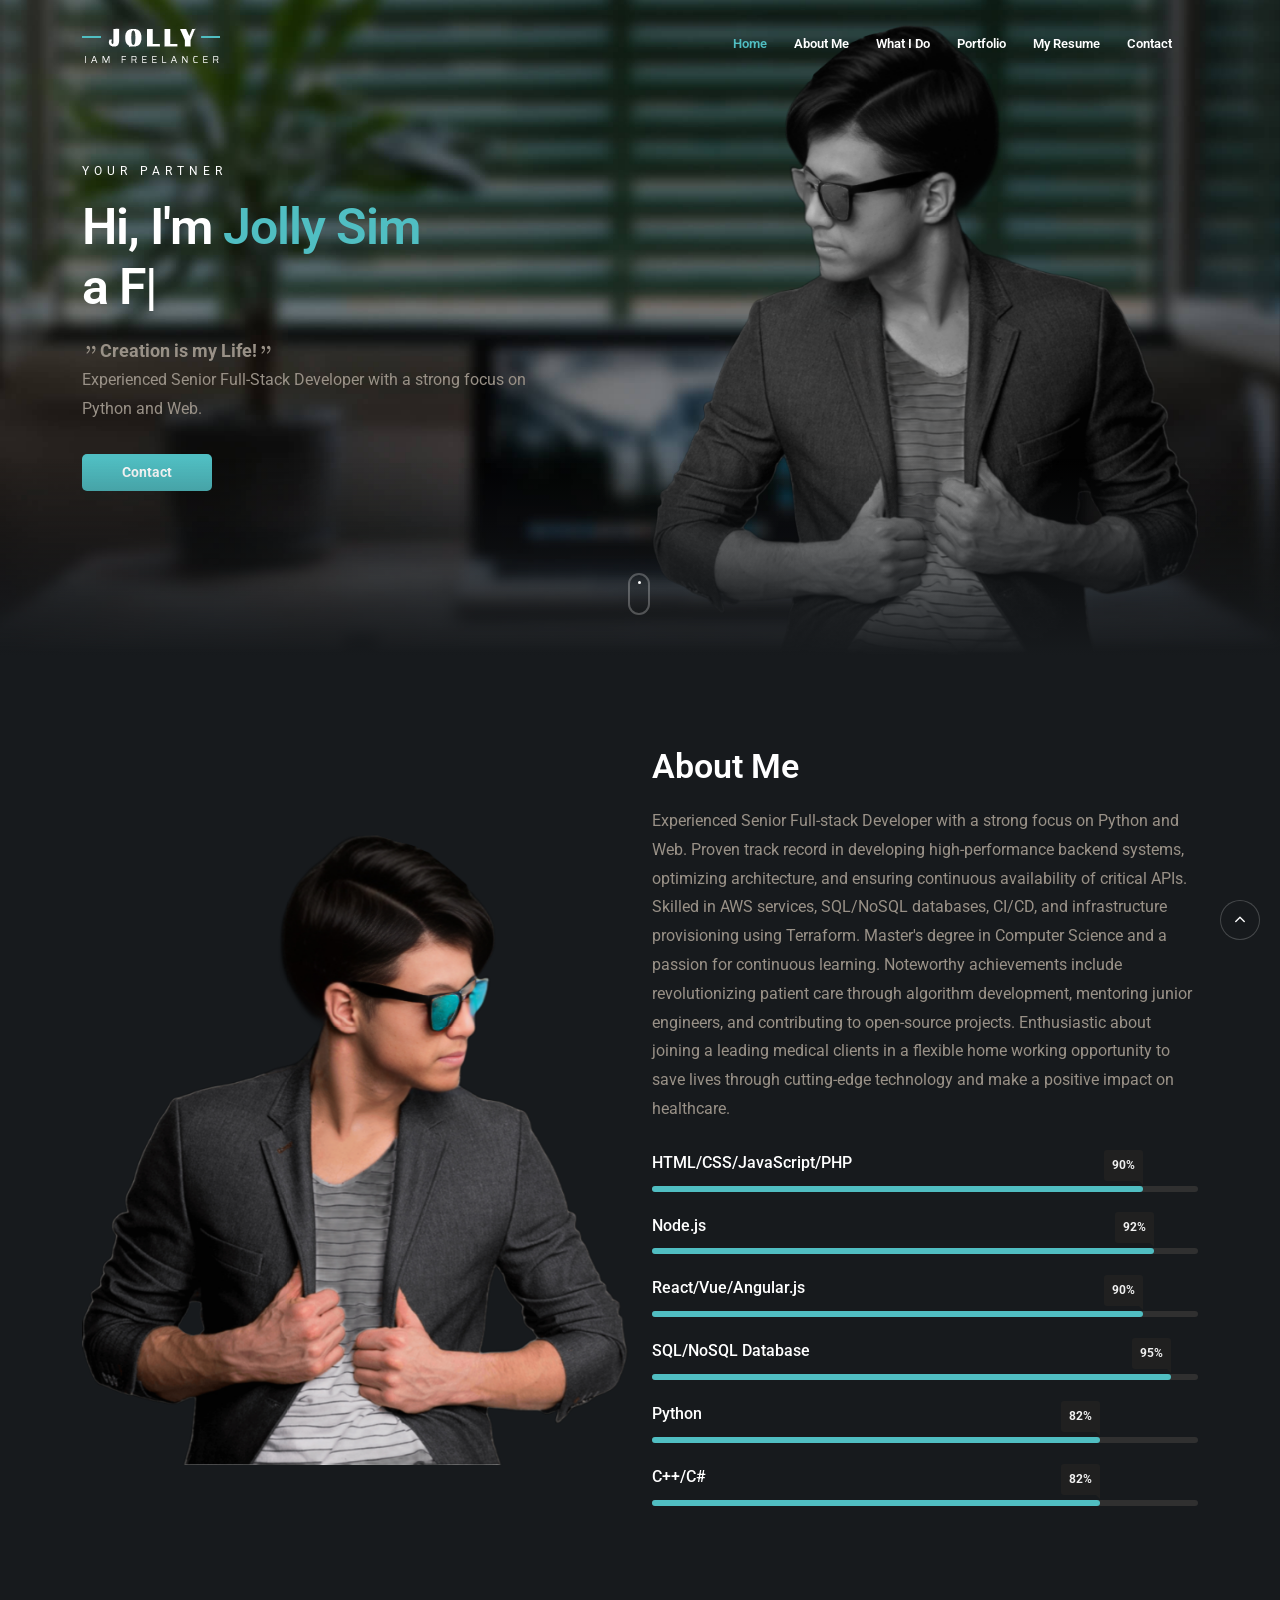
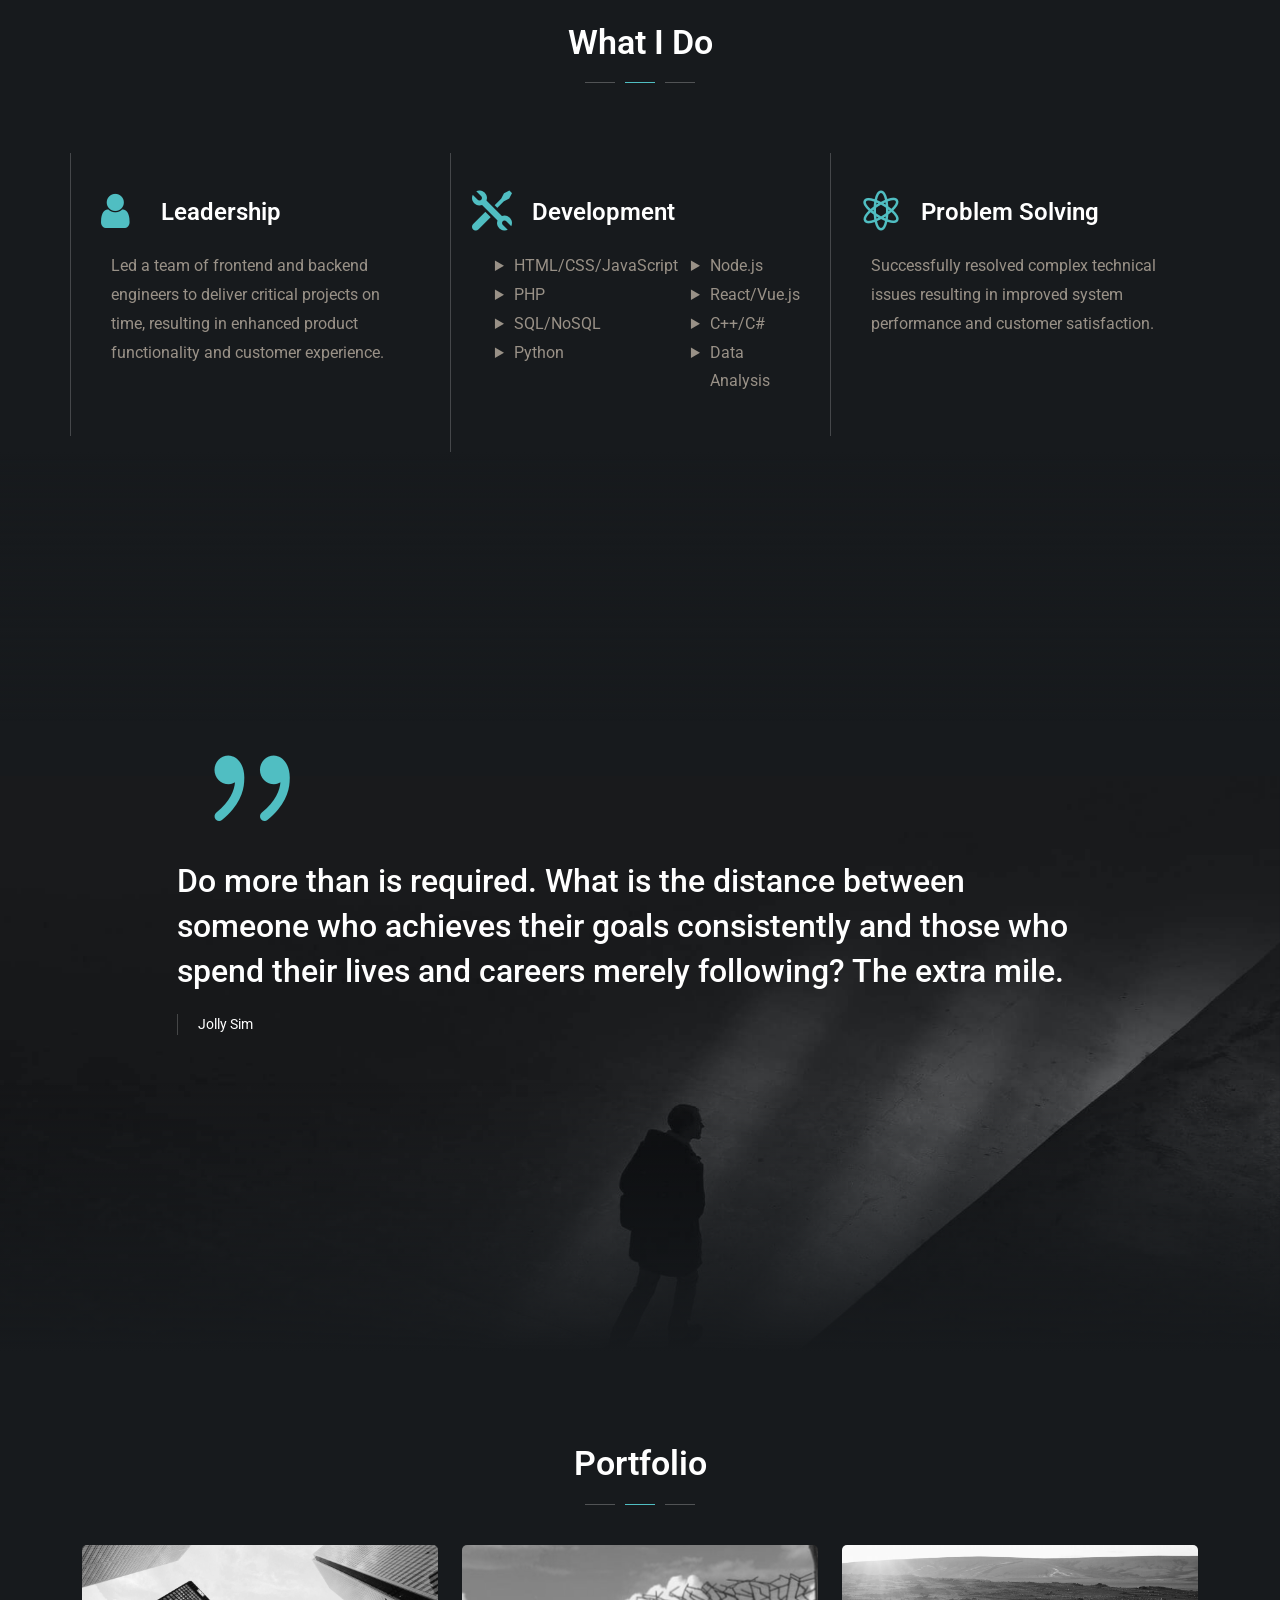
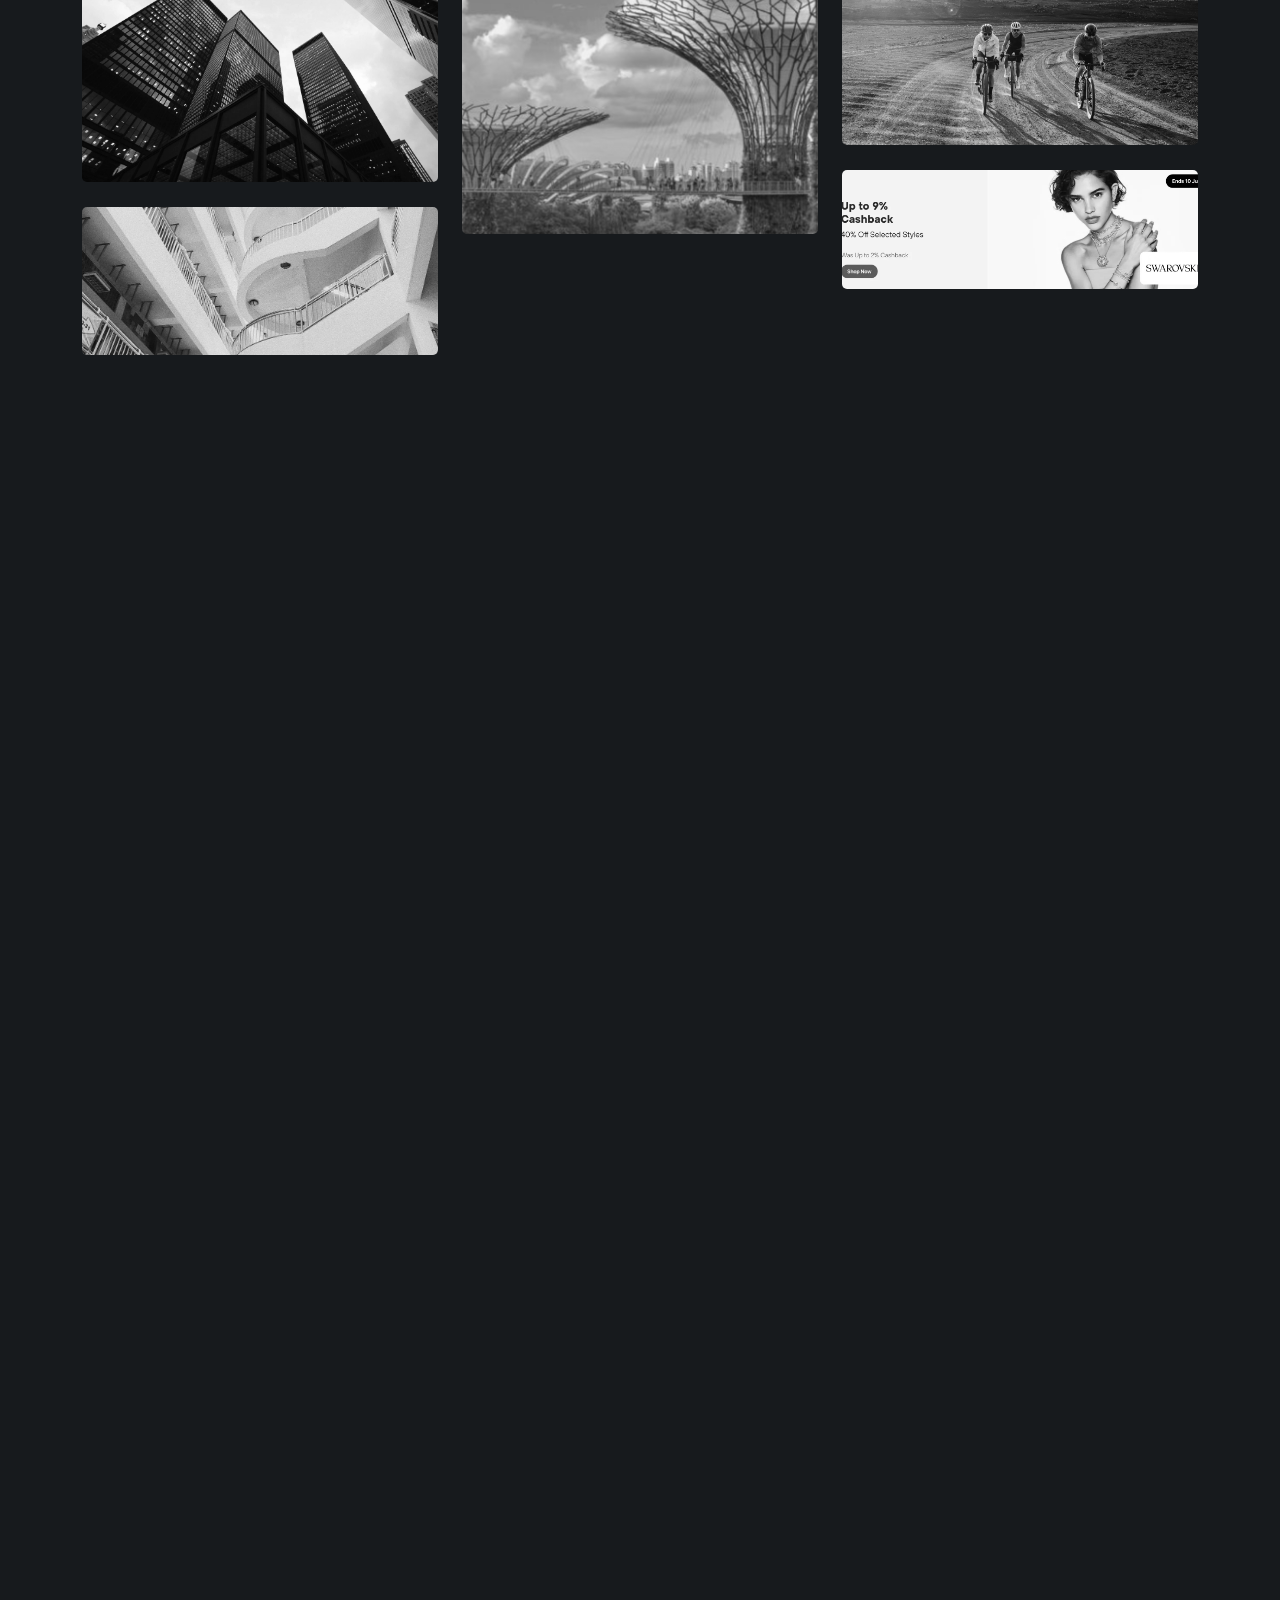
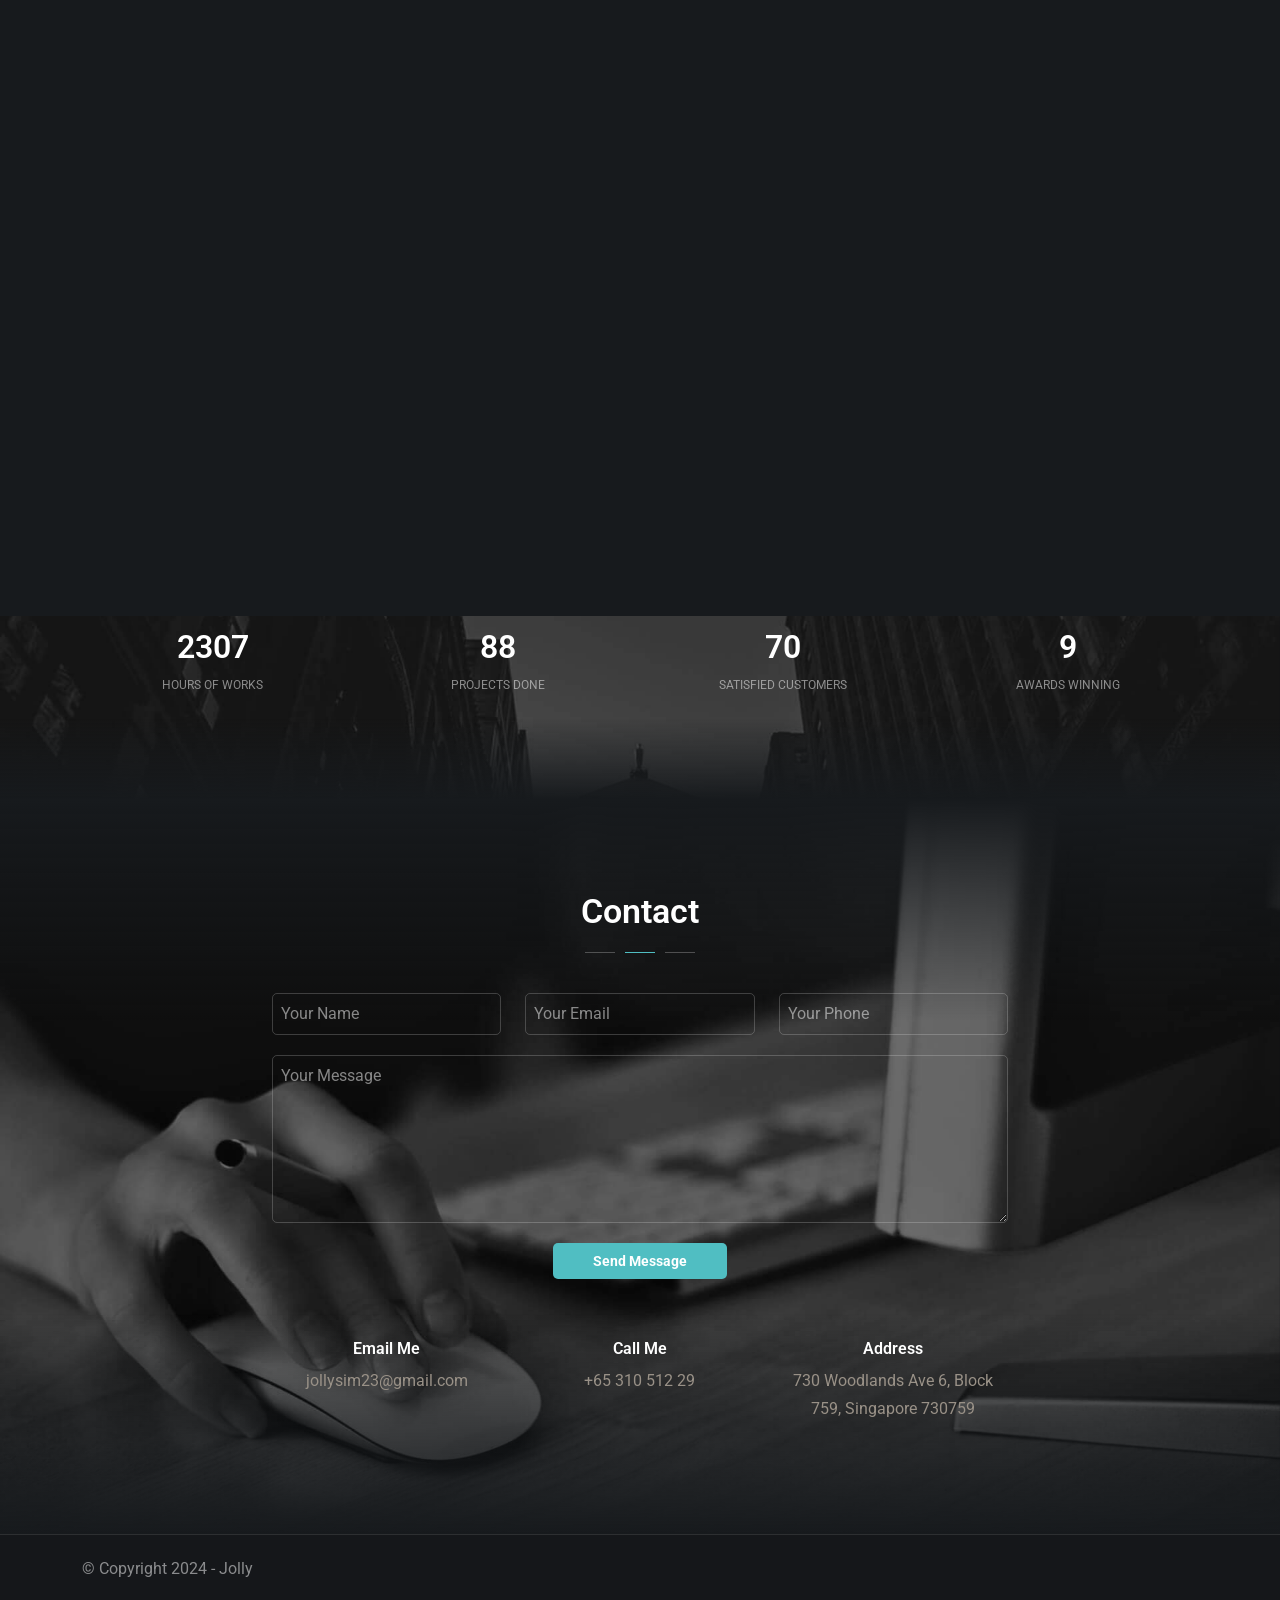
==== commit bcc104da: "Update index.html" ====
--- a/index.html
+++ b/index.html
@@ -328,13 +328,13 @@
                             </a>
                         </div>
                         <div class="col-md-4 item">
-                            <a class="" href="https://shopee.sg/" target="_blank">
+                            <a class="" href="https://www.wh.com.sg/" target="_blank">
                                 <div class="card-image-1 mod-c" data-tilt>
                                     <div class="d-text">
-                                        <h3>shopee</h3>
-                                        <h5 class="d-tag">https://shopee.sg/</h5>
-                                    </div>
-                                    <img src="images/gallery/6.jpg" class="img-fluid" alt="">
+                                        <h3>Woodlands Health Campus</h3>
+                                        <h5 class="d-tag">https://www.wh.com.sg/</h5>
+                                    </div>
+                                    <img src="images/gallery/medical.png" class="img-fluid" alt="">
                                 </div>
                             </a>
                         </div>
